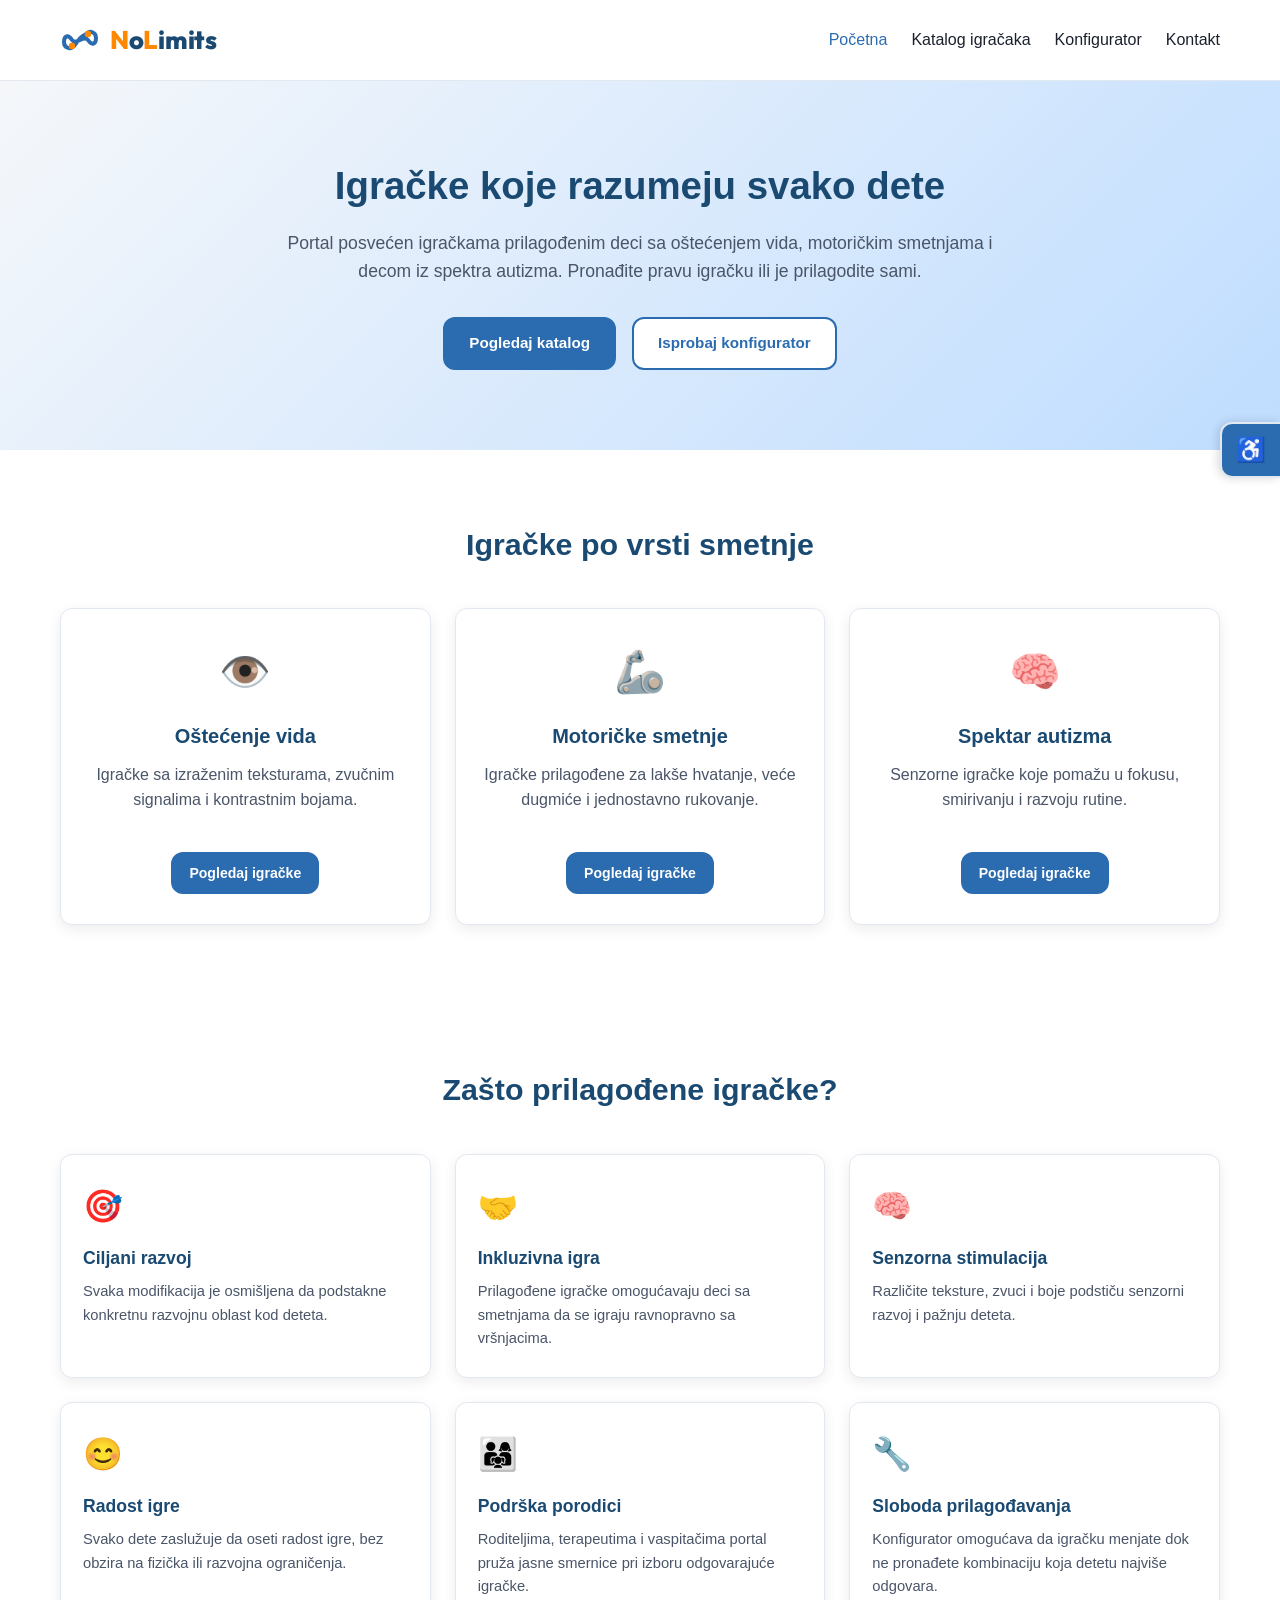
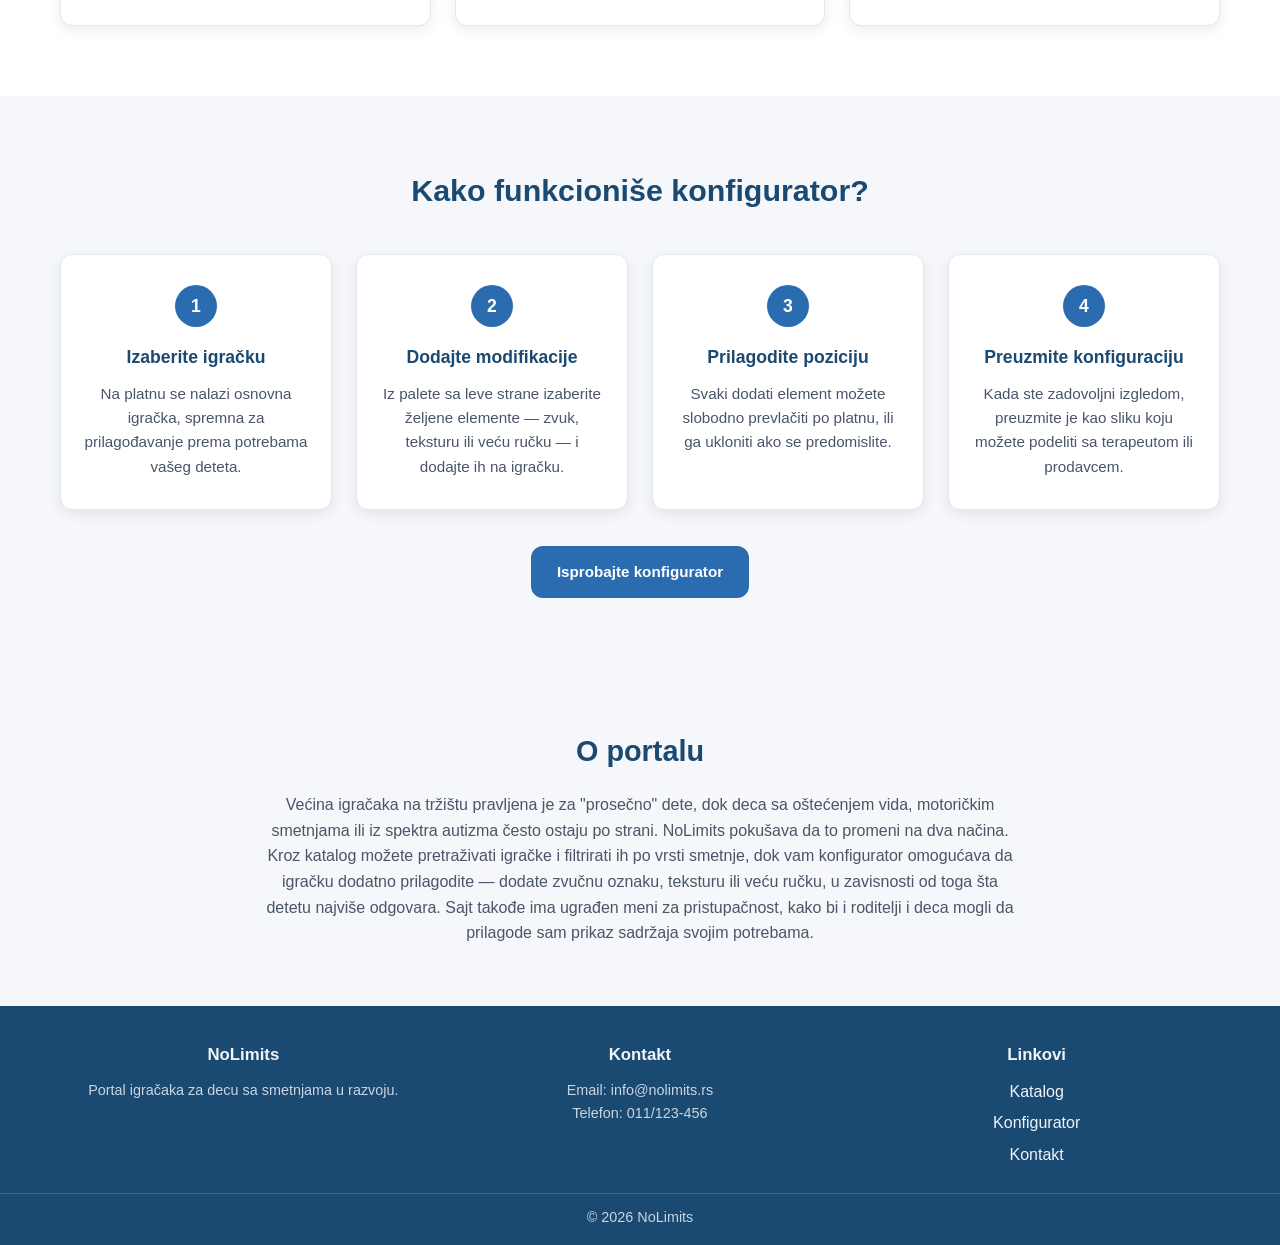
==== index.html @ a2f4700c "Add files via upload" ====
<!DOCTYPE html>
<html lang="sr">
<head>
  <meta charset="UTF-8">
  <meta name="viewport" content="width=device-width, initial-scale=1.0">
  <title>Portal igračaka za decu sa smetnjama u razvoju — NoLimits</title>
  <meta name="description" content="Web portal za igračke prilagođene deci sa smetnjama u razvoju - katalog, konfigurator i saveti za roditelje.">
  <link rel="stylesheet" href="css/style.css">

  <!-- Google Font: Outfit za zakrivljen i moderan logo -->
<link rel="preconnect" href="https://fonts.googleapis.com">
<link rel="preconnect" href="https://fonts.gstatic.com" crossorigin>
<link href="https://fonts.googleapis.com/css2?family=Outfit:wght@700;800&display=swap" rel="stylesheet">
</head>
<body>

<header class="site-header">
  <div class="container header-inner">
<a href="index.html" class="logo" aria-label="NoLimits Početna">
  <svg width="40" height="40" viewBox="0 0 100 100" fill="none" xmlns="http://www.w3.org/2000/svg" aria-hidden="true">
    <!-- Linija beskonačnosti/slagalice obojena u primarnu plavu boju -->
    <path d="M 30,50 C 20,35 10,40 10,55 C 10,70 25,75 35,65 C 45,55 45,45 65,35 C 75,25 90,30 90,45 C 90,60 80,65 70,50 C 60,35 40,65 30,50 Z" 
          stroke="var(--color-primary)" stroke-width="10" stroke-linecap="round" stroke-linejoin="round"/>
    <!-- Akcentne krugovi u narandžastoj boji -->
    <circle cx="70" cy="35" r="8" fill="var(--color-secondary)" />
    <circle cx="30" cy="65" r="8" fill="var(--color-secondary)" />
  </svg>
  <span class="logo-text"><span class="logo-accent">N</span>o<span class="logo-accent">L</span>imits</span>
</a>

    <nav class="main-nav" aria-label="Glavna navigacija">
      <ul>
        <li><a href="index.html" class="active">Početna</a></li>
        <li><a href="catalog.html">Katalog igračaka</a></li>
        <li><a href="configurator.html">Konfigurator</a></li>
        <li><a href="contact.html">Kontakt</a></li>
      </ul>
    </nav>
  </div>
</header>

<main>
  <!-- HERO SEKCIJA -->
  <section class="hero">
    <div class="container hero-inner">
      <h1>Igračke koje razumeju svako dete</h1>
      <p class="hero-subtitle">
        Portal posvećen igračkama prilagođenim deci sa oštećenjem vida, motoričkim smetnjama
        i decom iz spektra autizma. Pronađite pravu igračku ili je prilagodite sami.
      </p>
      <div class="hero-actions">
        <a href="catalog.html" class="btn btn-primary">Pogledaj katalog</a>
        <a href="configurator.html" class="btn btn-secondary">Isprobaj konfigurator</a>
      </div>
    </div>
  </section>

 <!-- KATEGORIJE -->
<section class="categories" aria-labelledby="kategorije-naslov">
  <div class="container">
    <h2 id="kategorije-naslov">Igračke po vrsti smetnje</h2>
    <div class="category-grid">

      <article class="category-card">
        <div class="category-icon" aria-hidden="true">👁️</div>
        <h3>Oštećenje vida</h3>
        <p>Igračke sa izraženim teksturama, zvučnim signalima i kontrastnim bojama.</p>
        <a href="catalog.html?tip=vid" class="btn btn-primary">Pogledaj igračke</a>
      </article>

      <article class="category-card">
        <div class="category-icon" aria-hidden="true">🦾</div>
        <h3>Motoričke smetnje</h3>
        <p>Igračke prilagođene za lakše hvatanje, veće dugmiće i jednostavno rukovanje.</p>
        <a href="catalog.html?tip=motorika" class="btn btn-primary">Pogledaj igračke</a>
      </article>

      <article class="category-card">
        <div class="category-icon" aria-hidden="true">🧠</div>
        <h3>Spektar autizma</h3>
        <p>Senzorne igračke koje pomažu u fokusu, smirivanju i razvoju rutine.</p>
        <a href="catalog.html?tip=autizam" class="btn btn-primary">Pogledaj igračke</a>
      </article>

    </div>
  </div>
</section>

  <!-- ZAŠTO PRILAGOĐENE IGRAČKE -->
  <section class="why-toys" aria-labelledby="zasto-naslov">
    <div class="container">
      <h2 id="zasto-naslov">Zašto prilagođene igračke?</h2>
      <div class="why-grid">
        <article class="why-card">
          <div class="why-icon" aria-hidden="true">🎯</div>
          <h3>Ciljani razvoj</h3>
          <p>Svaka modifikacija je osmišljena da podstakne konkretnu razvojnu oblast kod deteta.</p>
        </article>

        <article class="why-card">
          <div class="why-icon" aria-hidden="true">🤝</div>
          <h3>Inkluzivna igra</h3>
          <p>Prilagođene igračke omogućavaju deci sa smetnjama da se igraju ravnopravno sa vršnjacima.</p>
        </article>

        <article class="why-card">
          <div class="why-icon" aria-hidden="true">🧠</div>
          <h3>Senzorna stimulacija</h3>
          <p>Različite teksture, zvuci i boje podstiču senzorni razvoj i pažnju deteta.</p>
        </article>

        <article class="why-card">
          <div class="why-icon" aria-hidden="true">😊</div>
          <h3>Radost igre</h3>
          <p>Svako dete zaslužuje da oseti radost igre, bez obzira na fizička ili razvojna ograničenja.</p>
        </article>

        <article class="why-card">
          <div class="why-icon" aria-hidden="true">👨‍👩‍👧</div>
          <h3>Podrška porodici</h3>
          <p>Roditeljima, terapeutima i vaspitačima portal pruža jasne smernice pri izboru odgovarajuće igračke.</p>
        </article>

        <article class="why-card">
          <div class="why-icon" aria-hidden="true">🔧</div>
          <h3>Sloboda prilagođavanja</h3>
          <p>Konfigurator omogućava da igračku menjate dok ne pronađete kombinaciju koja detetu najviše odgovara.</p>
        </article>
      </div>
    </div>
  </section>

  <!-- KAKO FUNKCIONIŠE KONFIGURATOR -->
  <section class="how-it-works" aria-labelledby="kako-radi-naslov">
    <div class="container">
      <h2 id="kako-radi-naslov">Kako funkcioniše konfigurator?</h2>
      <div class="steps-grid">
        <article class="step-card">
          <div class="step-number">1</div>
          <h3>Izaberite igračku</h3>
          <p>Na platnu se nalazi osnovna igračka, spremna za prilagođavanje prema potrebama vašeg deteta.</p>
        </article>

        <article class="step-card">
          <div class="step-number">2</div>
          <h3>Dodajte modifikacije</h3>
          <p>Iz palete sa leve strane izaberite željene elemente — zvuk, teksturu ili veću ručku — i dodajte ih na igračku.</p>
        </article>

        <article class="step-card">
          <div class="step-number">3</div>
          <h3>Prilagodite poziciju</h3>
          <p>Svaki dodati element možete slobodno prevlačiti po platnu, ili ga ukloniti ako se predomislite.</p>
        </article>

        <article class="step-card">
          <div class="step-number">4</div>
          <h3>Preuzmite konfiguraciju</h3>
          <p>Kada ste zadovoljni izgledom, preuzmite je kao sliku koju možete podeliti sa terapeutom ili prodavcem.</p>
        </article>
      </div>

      <div class="how-it-works-cta">
        <a href="configurator.html" class="btn btn-primary">Isprobajte konfigurator</a>
      </div>
    </div>
  </section>

  <!-- O NAMA -->
  <section id="o-nama" class="about">
    <div class="container about-inner">
      <h2>O portalu</h2>
      <p>
        Većina igračaka na tržištu pravljena je za "prosečno" dete, dok deca sa oštećenjem
        vida, motoričkim smetnjama ili iz spektra autizma često ostaju po strani. NoLimits
        pokušava da to promeni na dva načina. Kroz katalog možete pretraživati igračke i
        filtrirati ih po vrsti smetnje, dok vam konfigurator omogućava da igračku dodatno
        prilagodite — dodate zvučnu oznaku, teksturu ili veću ručku, u zavisnosti od toga šta
        detetu najviše odgovara. Sajt takođe ima ugrađen meni za pristupačnost, kako bi i
        roditelji i deca mogli da prilagode sam prikaz sadržaja svojim potrebama.
      </p>
    </div>
  </section>
</main>

<footer class="site-footer">
  <div class="container footer-inner">
    <div>
      <h3>NoLimits</h3>
      <p>Portal igračaka za decu sa smetnjama u razvoju.</p>
    </div>
    <div>
      <h3>Kontakt</h3>
      <p>Email: info@nolimits.rs</p>
      <p>Telefon: 011/123-456</p>
    </div>
    <div>
      <h3>Linkovi</h3>
      <ul class="footer-links">
        <li><a href="catalog.html">Katalog</a></li>
        <li><a href="configurator.html">Konfigurator</a></li>
        <li><a href="contact.html">Kontakt</a></li>
      </ul>
    </div>
  </div>
  <p class="footer-bottom">&copy; 2026 NoLimits</p>
</footer>

<!-- ELEMENTI ZA PRISTUPAČNOST -->
<button id="accessibility-toggle" class="accessibility-floating-btn" aria-label="Otvori meni za pristupačnost" aria-expanded="false">
  ♿
</button>

<aside id="accessibility-menu" class="accessibility-menu" aria-hidden="true">
  <h2>Pristupačnost</h2>
  <button id="btn-font-increase" type="button">🔍 Povećaj font</button>
  <button id="btn-font-decrease" type="button">🔍 Smanji font</button>
  <button id="btn-high-contrast" type="button">🌓 Visoki kontrast</button>
  <button id="btn-dyslexia-font" type="button">📖 Font za disleksiju</button>
  <button id="btn-highlight-links" type="button">🔗 Istakni linkove</button>
  <button id="btn-reset-accessibility" type="button">🔄 Resetuj</button>
</aside>

<script src="js/main.js" defer></script>
</body>
</html>
---- css/style.css ----
/* ===================== RESET & OSNOVNI STILOVI ===================== */
*, *::before, *::after {
  box-sizing: border-box;
  margin: 0;
  padding: 0;
}

:root {
  --color-primary: #2b6cb0;
  --color-primary-dark: #1a4971;
  --color-secondary: #ff8800;
  --color-bg: #ffffff;
  --color-bg-alt: #f5f7fa;
  --color-text: #1a202c;
  --color-text-light: #4a5568;
  --color-border: #e2e8f0;
  --radius: 12px;
  --shadow: 0 4px 14px rgba(0, 0, 0, 0.08);
  --font-main: "Segoe UI", Roboto, Arial, sans-serif;
  --font-size-base: 16px;
  --max-width: 1200px;
}

html {
  scroll-behavior: smooth;
  font-size: var(--font-size-base);
  overflow-y: scroll; /* Osigurava da vertikalni scrollbar uvek postoji i da se raspored nikada ne pomera */
}

body {
  font-family: var(--font-main);
  color: var(--color-text);
  background-color: var(--color-bg);
  line-height: 1.6;
  transition: background-color 0.3s ease, color 0.3s ease;
}

img {
  max-width: 100%;
  display: block;
}

a {
  color: inherit;
  text-decoration: none;
}

ul {
  list-style: none;
}

.container {
  max-width: var(--max-width);
  margin: 0 auto;
  padding: 0 20px;
}

/* Fokus stanje - vazno za pristupacnost */
a:focus-visible,
button:focus-visible {
  outline: 3px solid var(--color-secondary);
  outline-offset: 2px;
}

/* ===================== DUGMICI ===================== */
.btn {
  display: inline-block;
  padding: 12px 24px;
  border-radius: var(--radius);
  font-weight: 600;
  font-size: 0.95rem;
  border: 2px solid transparent;
  cursor: pointer;
  text-decoration: none;
  transition: background-color 0.2s ease, border-color 0.2s ease, transform 0.15s ease, box-shadow 0.15s ease;
}

.btn:hover {
  transform: translateY(-2px);
  box-shadow: var(--shadow);
}

/* Osnovno primarno plavo dugme */
.btn-primary {
  background-color: var(--color-primary); /* #2b6cb0 */
  color: #ffffff;
  border-color: var(--color-primary);
}

/* Hover efekat - potamnjivanje plavog dugmeta */
.btn-primary:hover {
  background-color: var(--color-primary-dark); /* #1a4971 (tamnija nijansa) */
  border-color: var(--color-primary-dark);
  color: #ffffff;
  transform: translateY(-2px);
  box-shadow: var(--shadow);
}

.btn-secondary {
  background-color: #ffffff;
  color: var(--color-primary);
  border-color: var(--color-primary);
}
/* Prilagođavanje za dugmad unutar kartica da zauzmu punu širinu ili da budu lepo centrirana */
.category-card .btn-primary {
  width: auto;             /* Dugme ne zauzima više celu širinu kartice */
  padding: 8px 16px;       /* Manje unutrašnje margine (visina i širina) */
  font-size: 0.88rem;      /* Blago smanjen font */
  margin-top: 8px;
}
/* ===================== HEADER ===================== */
.site-header {
  background-color: #ffffff;
  border-bottom: 1px solid var(--color-border);
  position: sticky;
  top: 0;
  z-index: 100;
  width: 100%;
}
.site-header .container {
  max-width: var(--max-width); /* 1200px */
  margin: 0 auto;
  padding: 0 20px;
  width: 100%;
}
.header-inner {
  display: flex !important;
  align-items: center !important;
  justify-content: space-between !important;
  height: 80px; /* Fiksna visina za sve stranice */
  width: 100%;
}

/* ===================== NOVI STILOVI ZA LOGO ===================== */
.logo {
  display: flex;
  align-items: center;
  gap: 10px;
  text-decoration: none;
}

.logo svg {
  flex-shrink: 0;
  transition: transform 0.2s ease;
}

.logo:hover svg {
  transform: scale(1.08);
}

.logo-text {
  font-family: 'Outfit', 'Segoe UI', sans-serif; /* Zakrivljen, zaobljen i moderan font */
  font-size: 1.6rem;
  font-weight: 800;
  color: var(--color-primary-dark); /* Osnovna boja teksta ("o" i "imits") */
  letter-spacing: -0.3px;
}

/* Narandžasta akcentna boja za slova N i L */
.logo-accent {
  color: var(--color-secondary) !important; /* Koristi #f6ad55 narandžastu boju iz narandžastih tačaka */
}
/* Podrška za Visoki Kontrast za Logo */
body.high-contrast .logo-text {
  color: #ffffff !important; /* Osnovni tekst ("o" i "imits") postaje beo */
}

body.high-contrast .logo-accent {
  color: #ffff00 !important; /* Akcentna slova N i L postaju svetlo žuta */
}

body.high-contrast .logo svg path {
  stroke: #ffff00 !important; /* Linija beskonačnosti prelazi u žutu */
}

body.high-contrast .logo svg circle {
  fill: #ffffff !important; /* Krugovi prelaze u belu boju */
}
.main-nav ul {
  display: flex;
  align-items: center;
  gap: 24px;
  list-style: none;
  margin: 0;
  padding: 0;
}

.main-nav a {
  white-space: nowrap;
}

.main-nav a:hover,
.main-nav a.active {
  color: var(--color-primary);
  border-bottom-color: var(--color-primary);
}

/* ===================== FIKSIRANO DUGME I MENI ZA PRISTUPAČNOST ===================== */
.accessibility-floating-btn {
  position: fixed !important;
  right: 0 !important;
  top: 50% !important;
  transform: translateY(-50%) !important;
  z-index: 99999 !important;
  background-color: var(--color-primary);
  color: #ffffff;
  border: 2px solid var(--color-border);
  border-right: none;
  border-radius: 12px 0 0 12px;
  padding: 12px 14px;
  font-size: 1.5rem;
  cursor: pointer;
  box-shadow: -2px 0 10px rgba(0, 0, 0, 0.15);
}

.accessibility-floating-btn:hover {
  background-color: var(--color-primary-dark);
}

.accessibility-menu {
  position: fixed;
  top: 50%;
  right: -300px;
  transform: translateY(-50%);
  width: 270px;
  background-color: #ffffff;
  border: 2px solid var(--color-border);
  border-radius: var(--radius);
  box-shadow: -4px 4px 20px rgba(0, 0, 0, 0.2);
  padding: 20px;
  z-index: 9998;
  transition: right 0.3s ease;
}

.accessibility-menu.open {
  right: 65px;
}

.accessibility-menu h2 {
  font-size: 1.15rem;
  margin-bottom: 14px;
  color: var(--color-primary-dark);
  border-bottom: 1px solid var(--color-border);
  padding-bottom: 8px;
}

.accessibility-menu button {
  display: block;
  width: 100%;
  text-align: left;
  padding: 10px 12px;
  margin-bottom: 8px;
  background-color: var(--color-bg-alt);
  border: 1px solid var(--color-border);
  border-radius: var(--radius);
  cursor: pointer;
  font-size: 0.9rem;
  font-weight: 600;
  transition: background-color 0.2s ease;
}

.accessibility-menu button:hover {
  background-color: var(--color-border);
}

/* ===================== HERO ===================== */
.hero {
  background: linear-gradient(135deg, var(--color-bg-alt), #bfddff);
  padding: 80px 0;
  text-align: center;
}

.hero-inner {
  max-width: 800px;
}

.hero h1 {
  font-size: 2.4rem;
  color: var(--color-primary-dark);
  margin-bottom: 18px;
  line-height: 1.3;
}

.hero-subtitle {
  font-size: 1.1rem;
  color: var(--color-text-light);
  margin-bottom: 32px;
}

.hero-actions {
  display: flex;
  justify-content: center;
  gap: 16px;
  flex-wrap: wrap;
}

/* ===================== KATEGORIJE ===================== */
.categories {
  padding: 70px 0;
}

.categories h2 {
  text-align: center;
  font-size: 1.9rem;
  color: var(--color-primary-dark);
  margin-bottom: 40px;
}

.category-grid {
  display: grid;
  grid-template-columns: repeat(auto-fit, minmax(260px, 1fr));
  gap: 24px;
}

.category-card {
  background-color: #ffffff;
  border: 1px solid var(--color-border);
  border-radius: var(--radius);
  padding: 30px 24px;
  text-align: center;
  box-shadow: var(--shadow);
  transition: transform 0.2s ease;
}

.category-card:hover {
  transform: translateY(-6px);
}

.category-icon {
  font-size: 2.6rem;
  margin-bottom: 14px;
}

.category-card h3 {
  font-size: 1.25rem;
  margin-bottom: 10px;
  color: var(--color-primary-dark);
}

.category-card p {
  color: var(--color-text-light);
  margin-bottom: 16px;
  min-height: 66px;
}

.card-link {
  font-weight: 600;
  color: var(--color-primary);
}

.card-link:hover {
  text-decoration: underline;
}

/* ===================== O NAMA ===================== */
.about {
  background-color: var(--color-bg-alt);
  padding: 60px 0;
}

.about-inner {
  max-width: 800px;
  text-align: center;
  margin: 0 auto;
}

.about h2 {
  font-size: 1.8rem;
  color: var(--color-primary-dark);
  margin-bottom: 18px;
}

.about p {
  color: var(--color-text-light);
}

/* ===================== FOOTER ===================== */
.site-footer {
  background-color: var(--color-primary-dark);
  color: #f0f4f8;
  padding: 36px 0 16px;
}

.footer-inner {
  display: grid;
  grid-template-columns: repeat(3, 1fr);
  gap: 30px;
  margin-bottom: 20px;
  text-align: center;
  justify-items: center;
}

.site-footer h3 {
  margin-bottom: 10px;
  font-size: 1.05rem;
}

.site-footer p {
  color: #cbd5e0;
  font-size: 0.9rem;
}

.footer-links {
  display: flex;
  flex-direction: column;
  align-items: center;
}

.footer-links li {
  margin-bottom: 6px;
}

.footer-links a:hover {
  text-decoration: underline;
}

.footer-bottom {
  text-align: center;
  border-top: 1px solid rgba(255,255,255,0.15);
  padding-top: 12px;
  font-size: 0.8rem;
  color: #cbd5e0;
}

/* ===================== KATALOG ===================== */
.catalog-hero {
  background: linear-gradient(135deg, var(--color-bg-alt), #bfddff);
  padding: 60px 0 40px;
  text-align: center;
}

.catalog-hero h1 {
  font-size: 2.2rem;
  color: var(--color-primary-dark);
  margin-bottom: 14px;
}

.catalog-subtitle {
  max-width: 700px;
  margin: 0 auto;
  color: var(--color-text-light);
  font-size: 1.05rem;
}

.filters {
  background-color: #ffffff;
  border-bottom: 1px solid var(--color-border);
  padding: 20px 0;
  position: sticky;
  top: 68px;
  z-index: 90;
}

.filters-inner {
  display: flex;
  gap: 12px;
  flex-wrap: wrap;
  justify-content: center;
}

.filter-btn {
  background-color: var(--color-bg-alt);
  border: 2px solid var(--color-border);
  color: var(--color-text);
  padding: 10px 20px;
  border-radius: 30px;
  font-weight: 600;
  font-size: 0.95rem;
  cursor: pointer;
  transition: background-color 0.2s ease, color 0.2s ease, border-color 0.2s ease;
}

.filter-btn:hover {
  border-color: var(--color-primary);
  color: var(--color-primary);
}

.filter-btn.active {
  background-color: var(--color-primary);
  border-color: var(--color-primary);
  color: #ffffff;
}

.catalog-grid-section {
  padding: 50px 0 80px;
}

.catalog-grid {
  display: grid;
  grid-template-columns: repeat(auto-fit, minmax(260px, 1fr));
  gap: 26px;
}

.toy-card {
  background-color: #ffffff;
  border: 1px solid var(--color-border);
  border-radius: var(--radius);
  overflow: hidden;
  box-shadow: var(--shadow);
  display: flex;
  flex-direction: column;
  transition: transform 0.2s ease;
}

.toy-card:hover {
  transform: translateY(-6px);
}

.toy-card-image {
  width: 100%;
  height: 170px;
  background-color: var(--color-bg-alt);
  display: flex;
  align-items: center;
  justify-content: center;
  font-size: 3rem;
}

.toy-card-body {
  padding: 20px;
  display: flex;
  flex-direction: column;
  flex-grow: 1;
}

.toy-card-body h3 {
  font-size: 1.15rem;
  color: var(--color-primary-dark);
  margin-bottom: 8px;
}

.toy-card-body p {
  color: var(--color-text-light);
  font-size: 0.95rem;
  margin-bottom: 14px;
  flex-grow: 1;
}

.toy-tags {
  display: flex;
  flex-wrap: wrap;
  gap: 8px;
}

.toy-tag {
  background-color: #eaf2fb;
  color: var(--color-primary-dark);
  font-size: 0.78rem;
  font-weight: 600;
  padding: 4px 10px;
  border-radius: 20px;
}

.no-results {
  text-align: center;
  color: var(--color-text-light);
  font-size: 1.05rem;
  padding: 40px 0;
}

/* ===================== KONFIGURATOR ===================== */
.configurator-hero {
  background: linear-gradient(135deg, var(--color-bg-alt), #bfddff);
  padding: 60px 0 40px;
  text-align: center;
}

.configurator-hero h1 {
  font-size: 2.2rem;
  color: var(--color-primary-dark);
  margin-bottom: 14px;
}

.configurator-subtitle {
  max-width: 700px;
  margin: 0 auto;
  color: var(--color-text-light);
  font-size: 1.05rem;
}

.configurator-workspace {
  padding: 50px 0 80px;
}

.configurator-inner {
  display: grid;
  grid-template-columns: 300px 1fr;
  gap: 30px;
  align-items: start;
}

.configurator-palette {
  background-color: #ffffff;
  border: 1px solid var(--color-border);
  border-radius: var(--radius);
  padding: 24px;
  box-shadow: var(--shadow);
  position: sticky;
  top: 90px;
}

.configurator-palette h2 {
  font-size: 1.2rem;
  color: var(--color-primary-dark);
  margin-bottom: 8px;
}

.palette-hint {
  font-size: 0.88rem;
  color: var(--color-text-light);
  margin-bottom: 18px;
}

.palette-items {
  display: flex;
  flex-direction: column;
  gap: 10px;
  margin-bottom: 24px;
}

.palette-item {
  display: flex;
  align-items: center;
  gap: 10px;
  background-color: var(--color-bg-alt);
  border: 2px solid var(--color-border);
  border-radius: var(--radius);
  padding: 12px 14px;
  font-size: 0.92rem;
  font-weight: 600;
  color: var(--color-text);
  cursor: grab;
  transition: border-color 0.2s ease, background-color 0.2s ease;
  text-align: left;
}

.palette-item:hover {
  border-color: var(--color-primary);
  background-color: #eaf2fb;
}

.palette-item:active {
  cursor: grabbing;
}

.palette-icon {
  font-size: 1.3rem;
}

.configurator-actions {
  display: flex;
  flex-direction: column;
  gap: 10px;
  border-top: 1px solid var(--color-border);
  padding-top: 18px;
}

.configurator-actions .btn {
  width: 100%;
  text-align: center;
  padding: 12px 16px;
  font-size: 0.92rem;
}

.configurator-canvas-wrapper {
  background-color: #ffffff;
  border: 1px solid var(--color-border);
  border-radius: var(--radius);
  box-shadow: var(--shadow);
  padding: 20px;
  text-align: center;
}

#konva-container {
  width: 100%;
  max-width: 700px;
  height: 500px;
  margin: 0 auto;
  background-color: var(--color-bg-alt);
  border: 2px dashed var(--color-border);
  border-radius: var(--radius);
  overflow: hidden;
}

.canvas-hint {
  margin-top: 14px;
  font-size: 0.88rem;
  color: var(--color-text-light);
}

/* ===================== KAKO FUNKCIONIŠE ===================== */
.how-it-works {
  padding: 70px 0;
  background-color: var(--color-bg-alt);
}

.how-it-works h2 {
  text-align: center;
  font-size: 1.9rem;
  color: var(--color-primary-dark);
  margin-bottom: 40px;
}

.steps-grid {
  display: grid;
  grid-template-columns: repeat(auto-fit, minmax(230px, 1fr));
  gap: 24px;
  margin-bottom: 36px;
}

.step-card {
  background-color: #ffffff;
  border: 1px solid var(--color-border);
  border-radius: var(--radius);
  padding: 30px 22px;
  text-align: center;
  box-shadow: var(--shadow);
}

.step-number {
  width: 42px;
  height: 42px;
  border-radius: 50%;
  background-color: var(--color-primary);
  color: #ffffff;
  font-weight: 700;
  font-size: 1.1rem;
  display: flex;
  align-items: center;
  justify-content: center;
  margin: 0 auto 16px;
}

.step-card h3 {
  font-size: 1.1rem;
  color: var(--color-primary-dark);
  margin-bottom: 10px;
}

.step-card p {
  color: var(--color-text-light);
  font-size: 0.95rem;
}

.how-it-works-cta {
  text-align: center;
}

/* ===================== ZAŠTO PRILAGOĐENE IGRAČKE ===================== */
.why-toys {
  padding: 70px 0;
}

.why-toys h2 {
  text-align: center;
  font-size: 1.9rem;
  color: var(--color-primary-dark);
  margin-bottom: 40px;
}

.why-grid {
  display: grid;
  grid-template-columns: repeat(3, 1fr);
  gap: 24px;
}

.why-card {
  background-color: #ffffff;
  border: 1px solid var(--color-border);
  border-radius: var(--radius);
  padding: 26px 22px;
  box-shadow: var(--shadow);
  transition: transform 0.2s ease;
}

.why-card:hover {
  transform: translateY(-4px);
}

.why-icon {
  font-size: 2rem;
  margin-bottom: 12px;
}

.why-card h3 {
  font-size: 1.1rem;
  color: var(--color-primary-dark);
  margin-bottom: 8px;
}

.why-card p {
  color: var(--color-text-light);
  font-size: 0.92rem;
}

/* ===================== KONTAKT ===================== */
.contact-hero {
  background: linear-gradient(135deg, var(--color-bg-alt), #bfddff);
  padding: 60px 0 40px;
  text-align: center;
}

.contact-hero h1 {
  font-size: 2.2rem;
  color: var(--color-primary-dark);
  margin-bottom: 14px;
}

.contact-subtitle {
  max-width: 700px;
  margin: 0 auto;
  color: var(--color-text-light);
  font-size: 1.05rem;
}

.contact-section {
  padding: 60px 0 90px;
}

.contact-grid {
  display: grid;
  grid-template-columns: 1.4fr 1fr;
  gap: 34px;
  align-items: start;
}

.contact-form-wrapper {
  background-color: #ffffff;
  border: 1px solid var(--color-border);
  border-radius: var(--radius);
  box-shadow: var(--shadow);
  padding: 32px;
}

.contact-form-wrapper h2 {
  font-size: 1.3rem;
  color: var(--color-primary-dark);
  margin-bottom: 22px;
}

.form-group {
  margin-bottom: 20px;
}

.form-group label {
  display: block;
  font-weight: 600;
  font-size: 0.92rem;
  margin-bottom: 6px;
  color: var(--color-text);
}

.form-input {
  width: 100%;
  padding: 12px 14px;
  border: 2px solid var(--color-border);
  border-radius: var(--radius);
  font-size: 0.95rem;
  font-family: inherit;
  color: var(--color-text);
  background-color: #ffffff;
  transition: border-color 0.2s ease;
}

.form-input:focus {
  outline: none;
  border-color: var(--color-primary);
}

.form-textarea {
  resize: vertical;
  min-height: 120px;
}

.form-error {
  display: block;
  color: #c53030;
  font-size: 0.82rem;
  margin-top: 5px;
  min-height: 1em;
}

.form-success {
  margin-top: 16px;
  background-color: #f0fff4;
  border: 1px solid #38a169;
  color: #276749;
  padding: 12px 16px;
  border-radius: var(--radius);
  font-size: 0.92rem;
}

.contact-info {
  background-color: #ffffff;
  border: 1px solid var(--color-border);
  border-radius: var(--radius);
  box-shadow: var(--shadow);
  padding: 32px;
}

.contact-info h2 {
  font-size: 1.3rem;
  color: var(--color-primary-dark);
  margin-bottom: 22px;
}

.contact-info-item {
  display: flex;
  gap: 14px;
  margin-bottom: 20px;
}

.contact-info-icon {
  font-size: 1.5rem;
  flex-shrink: 0;
}

.contact-info-item h3 {
  font-size: 1rem;
  color: var(--color-primary-dark);
  margin-bottom: 3px;
}

.contact-info-item p {
  color: var(--color-text-light);
  font-size: 0.92rem;
}

.contact-info-note {
  border-top: 1px solid var(--color-border);
  padding-top: 18px;
  margin-top: 6px;
  color: var(--color-text-light);
  font-size: 0.88rem;
  line-height: 1.6;
}

/* ===================== KLASE ZA PRISTUPAČNOST ===================== */
body.dyslexia-font,
body.dyslexia-font * {
  font-family: "Comic Sans MS", "Comic Sans", cursive, sans-serif !important;
}

body.highlight-links a {
  background-color: #ffff00 !important;
  color: #000000 !important;
  text-decoration: underline !important;
}

/* High Contrast Mode */
body.high-contrast,
body.high-contrast * {
  background-color: #000000 !important;
  background-image: none !important;
  color: #ffffff !important;
  border-color: #ffffff !important;
}

body.high-contrast #konva-container {
  background-color: #1a1a1a !important;
}

body.high-contrast button,
body.high-contrast .btn-secondary,
body.high-contrast .filter-btn,
body.high-contrast .accessibility-menu button,
body.high-contrast .accessibility-floating-btn,
body.high-contrast .palette-item {
  background-color: #000000 !important;
  color: #ffffff !important;
  border: 2px solid #ffffff !important;
}

body.high-contrast .btn-primary,
body.high-contrast .filter-btn.active,
body.high-contrast .filter-btn:hover,
body.high-contrast button:hover,
body.high-contrast .accessibility-floating-btn:hover,
body.high-contrast .palette-item:hover,
body.high-contrast .step-number {
  background-color: #ffff00 !important;
  color: #000000 !important;
  border-color: #ffff00 !important;
}

body.high-contrast .site-footer {
  border-top: 3px solid #ffffff !important;
}

body.high-contrast .form-success {
  border-color: #38a169 !important;
  color: #9ae6b4 !important;
}

/* ===================== RESPONZIVNOST ===================== */
@media (max-width: 900px) {
  .configurator-inner {
    grid-template-columns: 1fr;
  }

  .configurator-palette {
    position: static;
  }

  .palette-items {
    flex-direction: row;
    flex-wrap: wrap;
  }

  .palette-item {
    flex: 1 1 auto;
    min-width: 160px;
  }

  .why-grid {
    grid-template-columns: repeat(2, 1fr);
  }

  .contact-grid {
    grid-template-columns: 1fr;
  }
}

@media (max-width: 768px) {
  .header-inner {
    flex-direction: column;
    align-items: flex-start;
  }

  .main-nav ul {
    gap: 14px;
  }

  .hero h1 {
    font-size: 1.9rem;
  }

  .filters {
    top: 0;
    position: static;
  }

  .filters-inner {
    justify-content: flex-start;
    overflow-x: auto;
    flex-wrap: nowrap;
    padding-bottom: 6px;
  }

  .filter-btn {
    flex-shrink: 0;
  }
}

@media (max-width: 600px) {
  .footer-inner {
    grid-template-columns: 1fr;
    gap: 24px;
  }
}

@media (max-width: 560px) {
  .why-grid {
    grid-template-columns: 1fr;
  }
}

@media (max-width: 480px) {
  .hero {
    padding: 50px 0;
  }

  .hero-actions {
    flex-direction: column;
  }

  .btn {
    width: 100%;
    text-align: center;
  }

  #konva-container {
    height: 380px;
  }

  .contact-form-wrapper,
  .contact-info {
    padding: 22px;
  }

  .accessibility-menu.open {
    right: 10px;
    width: 240px;
  }
}
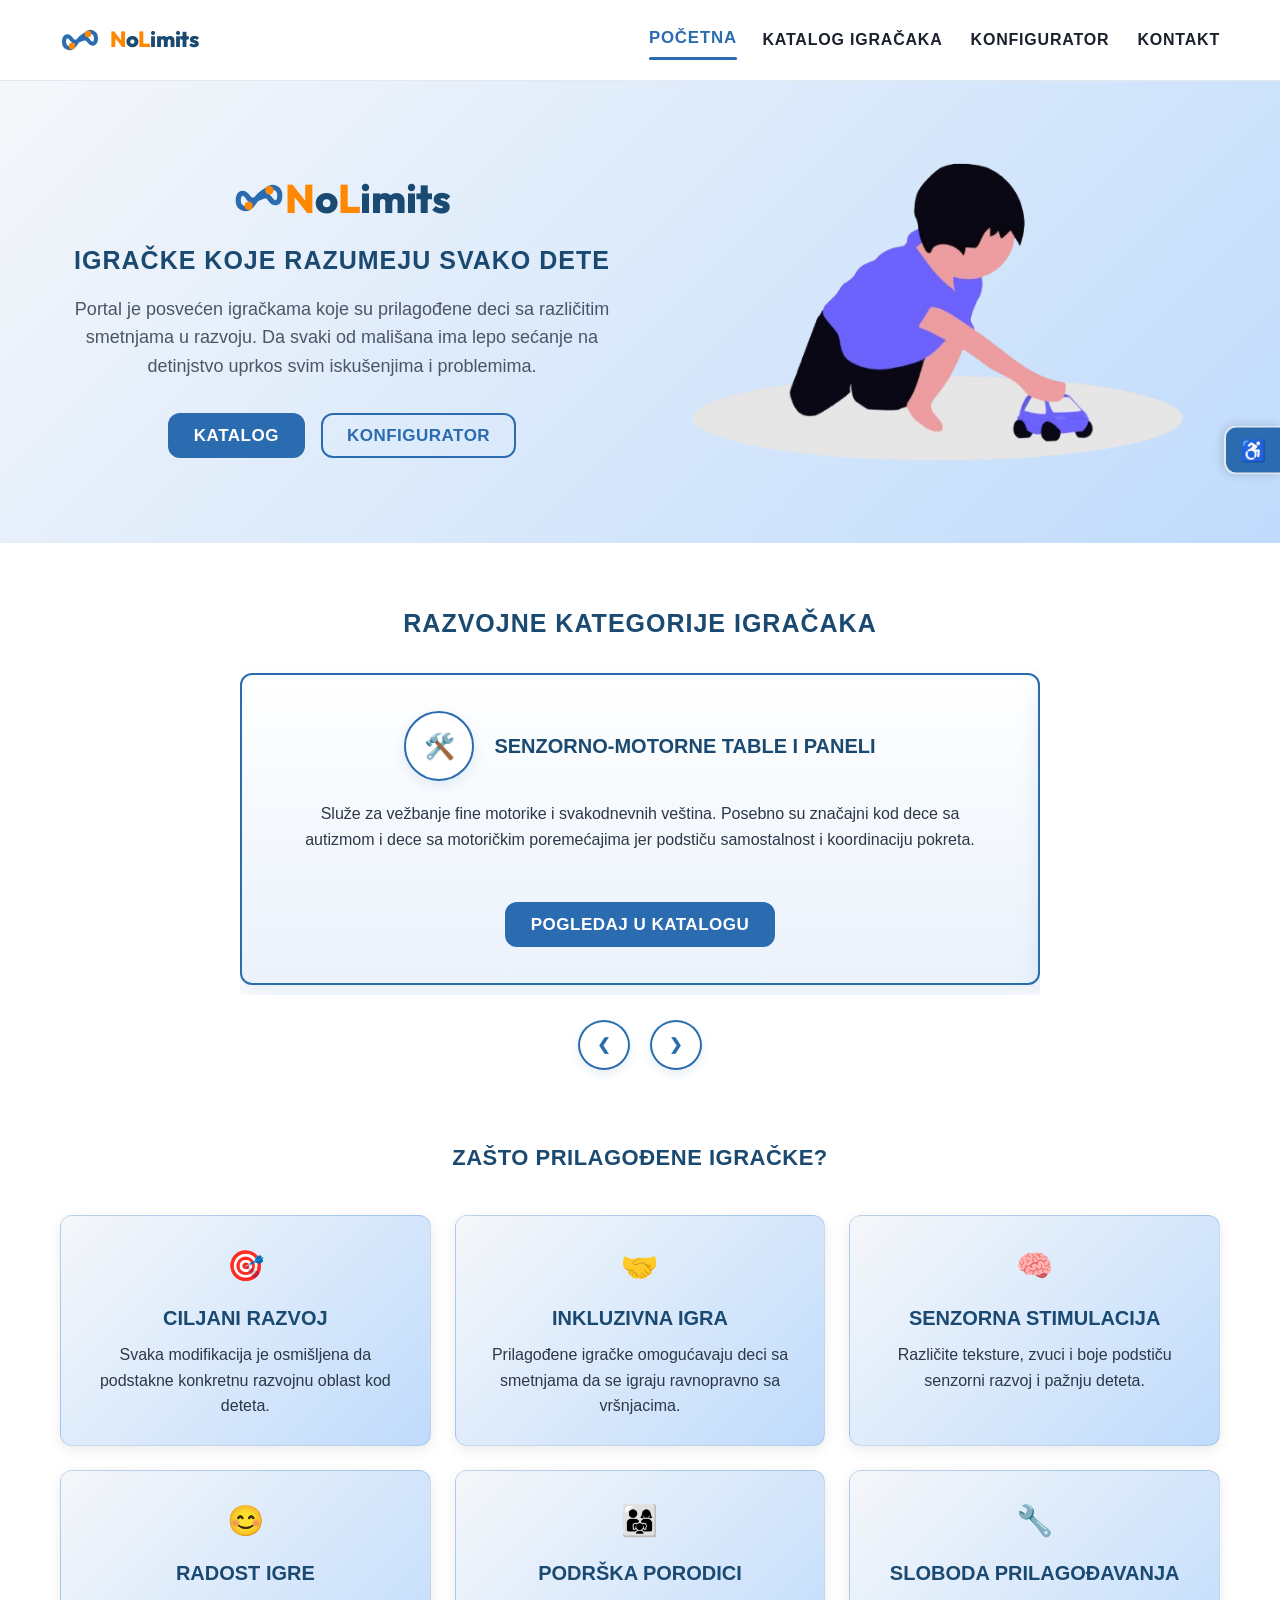
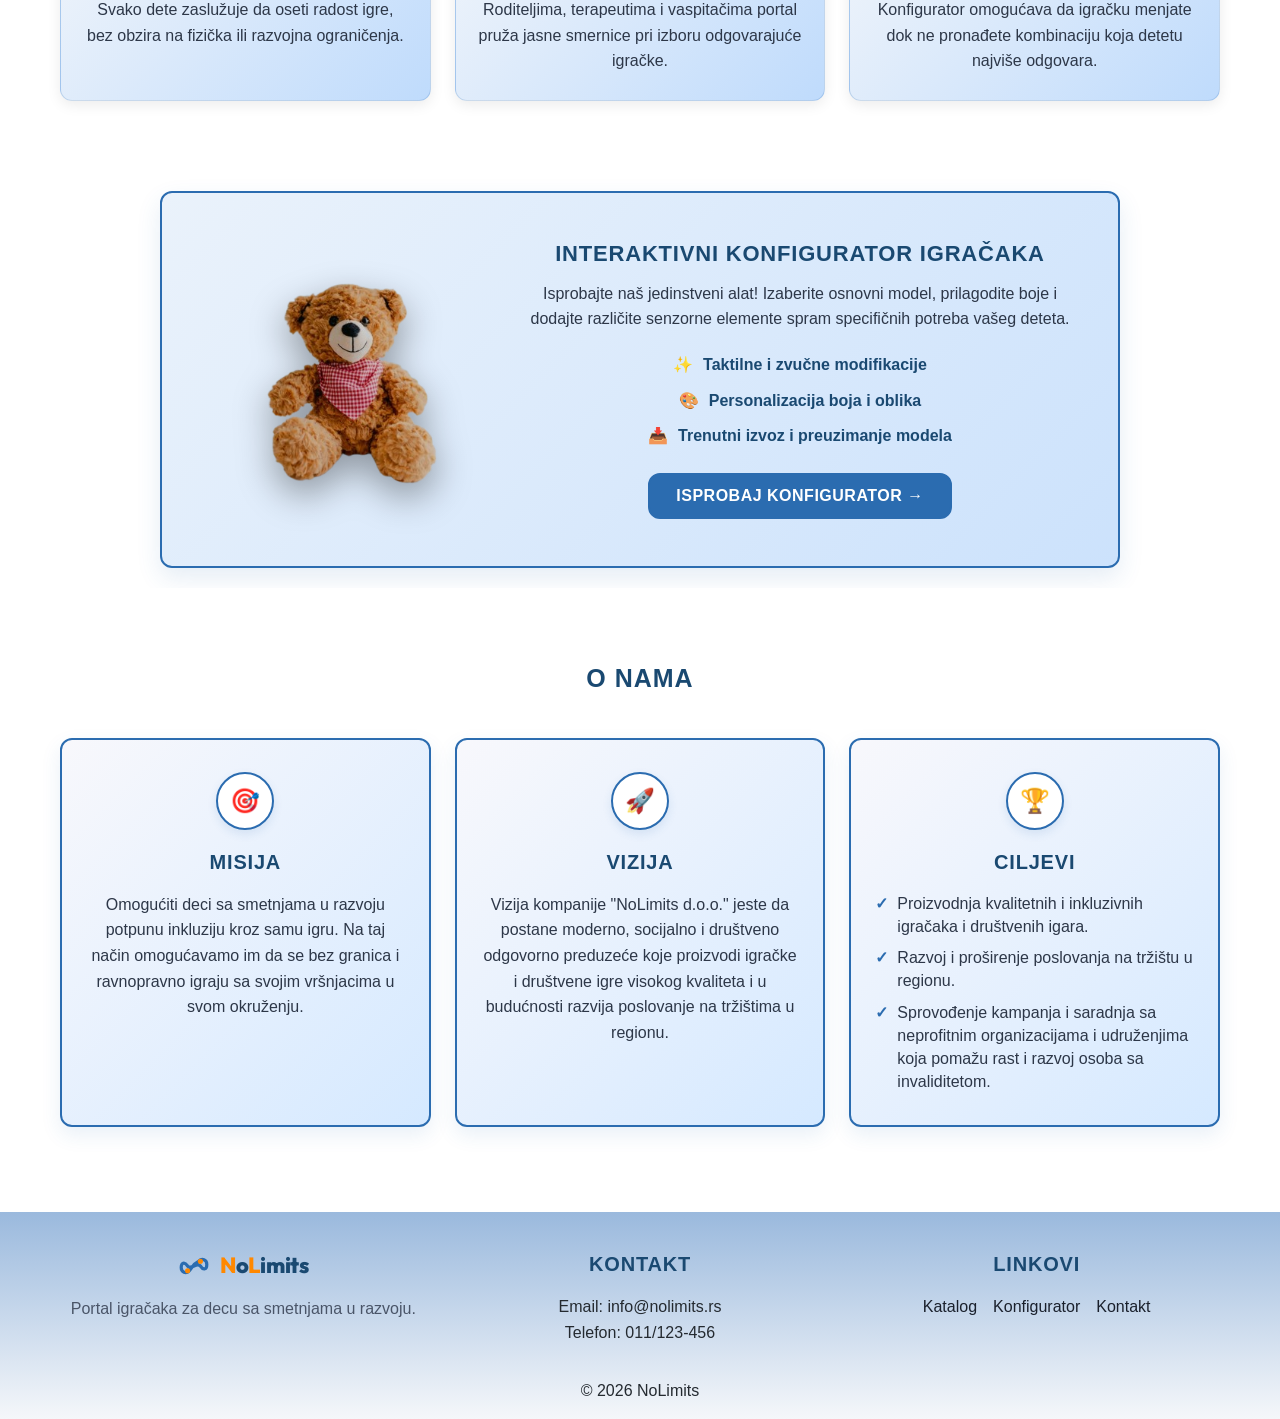
==== commit 8a5bda29: "Blizu kraja negde valjda" ====
--- a/index.html
+++ b/index.html
@@ -1,226 +1,321 @@
-<!DOCTYPE html>
-<html lang="sr">
-<head>
-  <meta charset="UTF-8">
-  <meta name="viewport" content="width=device-width, initial-scale=1.0">
-  <title>Portal igračaka za decu sa smetnjama u razvoju — NoLimits</title>
-  <meta name="description" content="Web portal za igračke prilagođene deci sa smetnjama u razvoju - katalog, konfigurator i saveti za roditelje.">
-  <link rel="stylesheet" href="css/style.css">
-
-  <!-- Google Font: Outfit za zakrivljen i moderan logo -->
-<link rel="preconnect" href="https://fonts.googleapis.com">
-<link rel="preconnect" href="https://fonts.gstatic.com" crossorigin>
-<link href="https://fonts.googleapis.com/css2?family=Outfit:wght@700;800&display=swap" rel="stylesheet">
-</head>
-<body>
-
-<header class="site-header">
-  <div class="container header-inner">
-<a href="index.html" class="logo" aria-label="NoLimits Početna">
-  <svg width="40" height="40" viewBox="0 0 100 100" fill="none" xmlns="http://www.w3.org/2000/svg" aria-hidden="true">
-    <!-- Linija beskonačnosti/slagalice obojena u primarnu plavu boju -->
-    <path d="M 30,50 C 20,35 10,40 10,55 C 10,70 25,75 35,65 C 45,55 45,45 65,35 C 75,25 90,30 90,45 C 90,60 80,65 70,50 C 60,35 40,65 30,50 Z" 
-          stroke="var(--color-primary)" stroke-width="10" stroke-linecap="round" stroke-linejoin="round"/>
-    <!-- Akcentne krugovi u narandžastoj boji -->
-    <circle cx="70" cy="35" r="8" fill="var(--color-secondary)" />
-    <circle cx="30" cy="65" r="8" fill="var(--color-secondary)" />
-  </svg>
-  <span class="logo-text"><span class="logo-accent">N</span>o<span class="logo-accent">L</span>imits</span>
-</a>
-
-    <nav class="main-nav" aria-label="Glavna navigacija">
-      <ul>
-        <li><a href="index.html" class="active">Početna</a></li>
-        <li><a href="catalog.html">Katalog igračaka</a></li>
-        <li><a href="configurator.html">Konfigurator</a></li>
-        <li><a href="contact.html">Kontakt</a></li>
-      </ul>
-    </nav>
-  </div>
-</header>
-
-<main>
-  <!-- HERO SEKCIJA -->
-  <section class="hero">
-    <div class="container hero-inner">
-      <h1>Igračke koje razumeju svako dete</h1>
-      <p class="hero-subtitle">
-        Portal posvećen igračkama prilagođenim deci sa oštećenjem vida, motoričkim smetnjama
-        i decom iz spektra autizma. Pronađite pravu igračku ili je prilagodite sami.
-      </p>
-      <div class="hero-actions">
-        <a href="catalog.html" class="btn btn-primary">Pogledaj katalog</a>
-        <a href="configurator.html" class="btn btn-secondary">Isprobaj konfigurator</a>
-      </div>
-    </div>
-  </section>
-
- <!-- KATEGORIJE -->
-<section class="categories" aria-labelledby="kategorije-naslov">
-  <div class="container">
-    <h2 id="kategorije-naslov">Igračke po vrsti smetnje</h2>
-    <div class="category-grid">
-
-      <article class="category-card">
-        <div class="category-icon" aria-hidden="true">👁️</div>
-        <h3>Oštećenje vida</h3>
-        <p>Igračke sa izraženim teksturama, zvučnim signalima i kontrastnim bojama.</p>
-        <a href="catalog.html?tip=vid" class="btn btn-primary">Pogledaj igračke</a>
-      </article>
-
-      <article class="category-card">
-        <div class="category-icon" aria-hidden="true">🦾</div>
-        <h3>Motoričke smetnje</h3>
-        <p>Igračke prilagođene za lakše hvatanje, veće dugmiće i jednostavno rukovanje.</p>
-        <a href="catalog.html?tip=motorika" class="btn btn-primary">Pogledaj igračke</a>
-      </article>
-
-      <article class="category-card">
-        <div class="category-icon" aria-hidden="true">🧠</div>
-        <h3>Spektar autizma</h3>
-        <p>Senzorne igračke koje pomažu u fokusu, smirivanju i razvoju rutine.</p>
-        <a href="catalog.html?tip=autizam" class="btn btn-primary">Pogledaj igračke</a>
-      </article>
-
-    </div>
-  </div>
-</section>
-
-  <!-- ZAŠTO PRILAGOĐENE IGRAČKE -->
-  <section class="why-toys" aria-labelledby="zasto-naslov">
-    <div class="container">
-      <h2 id="zasto-naslov">Zašto prilagođene igračke?</h2>
-      <div class="why-grid">
-        <article class="why-card">
-          <div class="why-icon" aria-hidden="true">🎯</div>
-          <h3>Ciljani razvoj</h3>
-          <p>Svaka modifikacija je osmišljena da podstakne konkretnu razvojnu oblast kod deteta.</p>
-        </article>
-
-        <article class="why-card">
-          <div class="why-icon" aria-hidden="true">🤝</div>
-          <h3>Inkluzivna igra</h3>
-          <p>Prilagođene igračke omogućavaju deci sa smetnjama da se igraju ravnopravno sa vršnjacima.</p>
-        </article>
-
-        <article class="why-card">
-          <div class="why-icon" aria-hidden="true">🧠</div>
-          <h3>Senzorna stimulacija</h3>
-          <p>Različite teksture, zvuci i boje podstiču senzorni razvoj i pažnju deteta.</p>
-        </article>
-
-        <article class="why-card">
-          <div class="why-icon" aria-hidden="true">😊</div>
-          <h3>Radost igre</h3>
-          <p>Svako dete zaslužuje da oseti radost igre, bez obzira na fizička ili razvojna ograničenja.</p>
-        </article>
-
-        <article class="why-card">
-          <div class="why-icon" aria-hidden="true">👨‍👩‍👧</div>
-          <h3>Podrška porodici</h3>
-          <p>Roditeljima, terapeutima i vaspitačima portal pruža jasne smernice pri izboru odgovarajuće igračke.</p>
-        </article>
-
-        <article class="why-card">
-          <div class="why-icon" aria-hidden="true">🔧</div>
-          <h3>Sloboda prilagođavanja</h3>
-          <p>Konfigurator omogućava da igračku menjate dok ne pronađete kombinaciju koja detetu najviše odgovara.</p>
-        </article>
-      </div>
-    </div>
-  </section>
-
-  <!-- KAKO FUNKCIONIŠE KONFIGURATOR -->
-  <section class="how-it-works" aria-labelledby="kako-radi-naslov">
-    <div class="container">
-      <h2 id="kako-radi-naslov">Kako funkcioniše konfigurator?</h2>
-      <div class="steps-grid">
-        <article class="step-card">
-          <div class="step-number">1</div>
-          <h3>Izaberite igračku</h3>
-          <p>Na platnu se nalazi osnovna igračka, spremna za prilagođavanje prema potrebama vašeg deteta.</p>
-        </article>
-
-        <article class="step-card">
-          <div class="step-number">2</div>
-          <h3>Dodajte modifikacije</h3>
-          <p>Iz palete sa leve strane izaberite željene elemente — zvuk, teksturu ili veću ručku — i dodajte ih na igračku.</p>
-        </article>
-
-        <article class="step-card">
-          <div class="step-number">3</div>
-          <h3>Prilagodite poziciju</h3>
-          <p>Svaki dodati element možete slobodno prevlačiti po platnu, ili ga ukloniti ako se predomislite.</p>
-        </article>
-
-        <article class="step-card">
-          <div class="step-number">4</div>
-          <h3>Preuzmite konfiguraciju</h3>
-          <p>Kada ste zadovoljni izgledom, preuzmite je kao sliku koju možete podeliti sa terapeutom ili prodavcem.</p>
-        </article>
-      </div>
-
-      <div class="how-it-works-cta">
-        <a href="configurator.html" class="btn btn-primary">Isprobajte konfigurator</a>
-      </div>
-    </div>
-  </section>
-
-  <!-- O NAMA -->
-  <section id="o-nama" class="about">
-    <div class="container about-inner">
-      <h2>O portalu</h2>
-      <p>
-        Većina igračaka na tržištu pravljena je za "prosečno" dete, dok deca sa oštećenjem
-        vida, motoričkim smetnjama ili iz spektra autizma često ostaju po strani. NoLimits
-        pokušava da to promeni na dva načina. Kroz katalog možete pretraživati igračke i
-        filtrirati ih po vrsti smetnje, dok vam konfigurator omogućava da igračku dodatno
-        prilagodite — dodate zvučnu oznaku, teksturu ili veću ručku, u zavisnosti od toga šta
-        detetu najviše odgovara. Sajt takođe ima ugrađen meni za pristupačnost, kako bi i
-        roditelji i deca mogli da prilagode sam prikaz sadržaja svojim potrebama.
-      </p>
-    </div>
-  </section>
-</main>
-
-<footer class="site-footer">
-  <div class="container footer-inner">
-    <div>
-      <h3>NoLimits</h3>
-      <p>Portal igračaka za decu sa smetnjama u razvoju.</p>
-    </div>
-    <div>
-      <h3>Kontakt</h3>
-      <p>Email: info@nolimits.rs</p>
-      <p>Telefon: 011/123-456</p>
-    </div>
-    <div>
-      <h3>Linkovi</h3>
-      <ul class="footer-links">
-        <li><a href="catalog.html">Katalog</a></li>
-        <li><a href="configurator.html">Konfigurator</a></li>
-        <li><a href="contact.html">Kontakt</a></li>
-      </ul>
-    </div>
-  </div>
-  <p class="footer-bottom">&copy; 2026 NoLimits</p>
-</footer>
-
-<!-- ELEMENTI ZA PRISTUPAČNOST -->
-<button id="accessibility-toggle" class="accessibility-floating-btn" aria-label="Otvori meni za pristupačnost" aria-expanded="false">
-  ♿
-</button>
-
-<aside id="accessibility-menu" class="accessibility-menu" aria-hidden="true">
-  <h2>Pristupačnost</h2>
-  <button id="btn-font-increase" type="button">🔍 Povećaj font</button>
-  <button id="btn-font-decrease" type="button">🔍 Smanji font</button>
-  <button id="btn-high-contrast" type="button">🌓 Visoki kontrast</button>
-  <button id="btn-dyslexia-font" type="button">📖 Font za disleksiju</button>
-  <button id="btn-highlight-links" type="button">🔗 Istakni linkove</button>
-  <button id="btn-reset-accessibility" type="button">🔄 Resetuj</button>
-</aside>
-
-<script src="js/main.js" defer></script>
-</body>
+<!DOCTYPE html>
+<html lang="sr">
+<head>
+  <meta charset="UTF-8">
+  <meta name="viewport" content="width=device-width, initial-scale=1.0">
+  <title>Portal igračaka za decu sa smetnjama u razvoju — NoLimits</title>
+  <meta name="description" content="Web portal za igračke prilagođene deci sa smetnjama u razvoju - katalog, konfigurator i saveti za roditelje.">
+  <link rel="stylesheet" href="css/style.css">
+
+  <!-- Google Font: Outfit za zakrivljen i moderan logo -->
+<link rel="preconnect" href="https://fonts.googleapis.com">
+<link rel="preconnect" href="https://fonts.gstatic.com" crossorigin>
+<link href="https://fonts.googleapis.com/css2?family=Outfit:wght@700;800&display=swap" rel="stylesheet">
+</head>
+<body>
+
+<header class="site-header">
+  <div class="container header-inner">
+<a href="index.html" class="logo" aria-label="NoLimits Početna">
+  <svg width="40" height="40" viewBox="0 0 100 100" fill="none" xmlns="http://www.w3.org/2000/svg" aria-hidden="true">
+    <!-- Linija beskonačnosti/slagalice obojena u primarnu plavu boju -->
+    <path d="M 30,50 C 20,35 10,40 10,55 C 10,70 25,75 35,65 C 45,55 45,45 65,35 C 75,25 90,30 90,45 C 90,60 80,65 70,50 C 60,35 40,65 30,50 Z" 
+          stroke="var(--color-primary)" stroke-width="10" stroke-linecap="round" stroke-linejoin="round"/>
+    <!-- Akcentne krugovi u narandžastoj boji -->
+    <circle cx="70" cy="35" r="8" fill="var(--color-secondary)" />
+    <circle cx="30" cy="65" r="8" fill="var(--color-secondary)" />
+  </svg>
+  <span class="logo-text"><span class="logo-accent">N</span>o<span class="logo-accent">L</span>imits</span>
+</a>
+
+    <nav class="main-nav" aria-label="Glavna navigacija">
+      <ul>
+        <li><a href="index.html" class="active">Početna</a></li>
+        <li><a href="catalog.html">Katalog igračaka</a></li>
+        <li><a href="configurator.html">Konfigurator</a></li>
+        <li><a href="contact.html">Kontakt</a></li>
+      </ul>
+    </nav>
+  </div>
+</header>
+
+<main>
+
+<section class="hero hero-split">
+  <div class="container hero-split-inner">
+    
+    <div class="hero-text-content">
+
+      <!-- STATIČKI I VEĆI LOGO (NIJE LINK) -->
+      <div class="hero-logo-brand" aria-hidden="true">
+        <svg width="52" height="52" viewBox="0 0 100 100" fill="none" xmlns="http://www.w3.org/2000/svg">
+          <!-- Linija beskonačnosti/slagalice obojena u primarnu plavu boju -->
+          <path d="M 30,50 C 20,35 10,40 10,55 C 10,70 25,75 35,65 C 45,55 45,45 65,35 C 75,25 90,30 90,45 C 90,60 80,65 70,50 C 60,35 40,65 30,50 Z" 
+                stroke="var(--color-primary)" stroke-width="10" stroke-linecap="round" stroke-linejoin="round"/>
+          <!-- Akcentni krugovi u narandžastoj boji -->
+          <circle cx="70" cy="35" r="8" fill="var(--color-secondary)" />
+          <circle cx="30" cy="65" r="8" fill="var(--color-secondary)" />
+        </svg>
+        <span class="logo-text hero-logo-text"><span class="logo-accent">N</span>o<span class="logo-accent">L</span>imits</span>
+      </div>
+
+      <h1>Igračke koje razumeju svako dete</h1>
+      <p class="hero-subtitle">
+        Portal je posvećen igračkama koje su prilagođene deci sa različitim smetnjama u razvoju. Da svaki od
+        mališana ima lepo sećanje na detinjstvo uprkos svim iskušenjima i problemima.
+      </p>
+      <div class="hero-actions">
+        <a href="catalog.html" class="btn btn-primary">KATALOG</a>
+        <a href="configurator.html" class="btn btn-secondary">KONFIGURATOR</a>
+      </div>
+    </div>
+
+    <div class="hero-image-container">
+      <img src="slike/draw2.png" alt="Ilustracija prilagođenih igračaka" class="hero-split-img">
+    </div>
+
+  </div>
+</section>
+
+<!-- KATEGORIJE IGRAČAKA (SLAJDER SA NOVIM RASPOREDOM UNUTAR KARTICE) -->
+<section class="categories-slider-section" aria-labelledby="kategorije-naslov">
+  <div class="container">
+    
+    <h2 id="kategorije-naslov" class="section-title">razvojne kategorije igračaka</h2>
+
+    <div class="single-slide-wrapper">
+      
+      <!-- Kontejner sa slajdovima -->
+      <div class="categories-track" id="categoriesTrack">
+
+        <!-- 1. Senzorno-motorne table -->
+        <article class="slide-card">
+          <div class="slide-header">
+            <div class="slide-icon" aria-hidden="true">🛠️</div>
+            <h3>Senzorno-motorne table i paneli</h3>
+          </div>
+          <p>Služe za vežbanje fine motorike i svakodnevnih veština. Posebno su značajni kod dece sa autizmom i dece sa motoričkim poremećajima jer podstiču samostalnost i koordinaciju pokreta.</p>
+          <a href="catalog.html?tip=table" class="btn btn-primary slide-btn">Pogledaj u katalogu</a>
+        </article>
+
+        <!-- 2. Taktilne i visokokontrastne igre -->
+        <article class="slide-card">
+          <div class="slide-header">
+            <div class="slide-icon" aria-hidden="true">🎲</div>
+            <h3>Taktilne i visokokontrastne društvene igre</h3>
+          </div>
+          <p>Inkluzivne društvene igre poput "Ne ljuti se čoveče" ili "IX-OX" koje deca sa invaliditetom ravnopravno igraju sa vršnjacima. Posebno su značajne za slepu, slabovidu i decu sa ADHD-om.</p>
+          <a href="catalog.html?tip=taktilne" class="btn btn-primary slide-btn">Pogledaj u katalogu</a>
+        </article>
+
+        <!-- 3. Logopedski i grafomotorički šabloni -->
+        <article class="slide-card">
+          <div class="slide-header">
+            <div class="slide-icon" aria-hidden="true">✏️</div>
+            <h3>Logopedski i grafomotorički šabloni</h3>
+          </div>
+          <p>Didaktičke table za "prohodavanje ruku". Značajne su za pripremu šake za pisanje, jačanje mišića prstiju i direktnu stimulaciju mozga i govora.</p>
+          <a href="catalog.html?tip=grafomotorika" class="btn btn-primary slide-btn">Pogledaj u katalogu</a>
+        </article>
+
+        <!-- 4. Emocionalne i komunikacijske kartice -->
+        <article class="slide-card">
+          <div class="slide-header">
+            <div class="slide-icon" aria-hidden="true">💬</div>
+            <h3>Emocionalne i komunikacijske kartice</h3>
+          </div>
+          <p>Pomagala izuzetno značajna u radu sa decom sa autizmom i govorno-jezičkim problemima. Pomažu u vizuelnom izražavanju emocija, potreba i praćenju dnevnih rutina.</p>
+          <a href="catalog.html?tip=kartice" class="btn btn-primary slide-btn">Pogledaj u katalogu</a>
+        </article>
+
+        <!-- 5. Balanseri i krupno-motorne igračke -->
+        <article class="slide-card">
+          <div class="slide-header">
+            <div class="slide-icon" aria-hidden="true">⚖️</div>
+            <h3>Balanseri i krupno-motorne igračke</h3>
+          </div>
+          <p>Predstavljaju poligone za senzornu integraciju. Veoma su značajne kod dece sa problemom senzorne integracije, održavanja balansa i opšte koordinacije tela.</p>
+          <a href="catalog.html?tip=balans" class="btn btn-primary slide-btn">Pogledaj u katalogu</a>
+        </article>
+
+      </div>
+
+      <!-- KONTROLNE STRELICE LEVO I DESNO ISPOD CELE KARTICE -->
+      <div class="slider-controls-bottom">
+        <button type="button" class="slider-btn" id="btnPrevCategory" aria-label="Prethodna kategorija">❮</button>
+        <button type="button" class="slider-btn" id="btnNextCategory" aria-label="Sledeća kategorija">❯</button>
+      </div>
+
+    </div>
+
+  </div>
+</section>
+
+  <!-- ZAŠTO PRILAGOĐENE IGRAČKE -->
+  <section class="why-toys" aria-labelledby="zasto-naslov">
+    <div class="container">
+      <h2 id="zasto-naslov">Zašto prilagođene igračke?</h2>
+      <div class="why-grid">
+        <article class="why-card">
+          <div class="why-icon" aria-hidden="true">🎯</div>
+          <h3>Ciljani razvoj</h3>
+          <p>Svaka modifikacija je osmišljena da podstakne konkretnu razvojnu oblast kod deteta.</p>
+        </article>
+
+        <article class="why-card">
+          <div class="why-icon" aria-hidden="true">🤝</div>
+          <h3>Inkluzivna igra</h3>
+          <p>Prilagođene igračke omogućavaju deci sa smetnjama da se igraju ravnopravno sa vršnjacima.</p>
+        </article>
+
+        <article class="why-card">
+          <div class="why-icon" aria-hidden="true">🧠</div>
+          <h3>Senzorna stimulacija</h3>
+          <p>Različite teksture, zvuci i boje podstiču senzorni razvoj i pažnju deteta.</p>
+        </article>
+
+        <article class="why-card">
+          <div class="why-icon" aria-hidden="true">😊</div>
+          <h3>Radost igre</h3>
+          <p>Svako dete zaslužuje da oseti radost igre, bez obzira na fizička ili razvojna ograničenja.</p>
+        </article>
+
+        <article class="why-card">
+          <div class="why-icon" aria-hidden="true">👨‍👩‍👧</div>
+          <h3>Podrška porodici</h3>
+          <p>Roditeljima, terapeutima i vaspitačima portal pruža jasne smernice pri izboru odgovarajuće igračke.</p>
+        </article>
+
+        <article class="why-card">
+          <div class="why-icon" aria-hidden="true">🔧</div>
+          <h3>Sloboda prilagođavanja</h3>
+          <p>Konfigurator omogućava da igračku menjate dok ne pronađete kombinaciju koja detetu najviše odgovara.</p>
+        </article>
+      </div>
+    </div>
+  </section>
+
+ <!-- REDIZAJNIRANA PROMO SEKCIJA ZA KONFIGURATOR -->
+<section class="configurator-promo">
+  <div class="container">
+    <div class="promo-card">
+      
+      <!-- LEVA STRANA: PROVIDAN PNG MEDA DIREKTNO NA GRADIENTU -->
+      <div class="promo-image-container">
+        <img src="slike/tedi.png" alt="Plišani meda Tedi - NoLimits Konfigurator" class="promo-image">
+      </div>
+
+      <!-- DESNA STRANA: BALANSIRAN TEKST I DUGME -->
+      <div class="promo-content">
+        <h2>INTERAKTIVNI KONFIGURATOR IGRAČAKA</h2>
+        <p>
+          Isprobajte naš jedinstveni alat! Izaberite osnovni model, prilagodite boje i dodajte različite senzorne elemente spram specifičnih potreba vašeg deteta.
+        </p>
+
+        <ul class="promo-features">
+          <li><span class="feature-icon">✨</span> Taktilne i zvučne modifikacije</li>
+          <li><span class="feature-icon">🎨</span> Personalizacija boja i oblika</li>
+          <li><span class="feature-icon">📥</span> Trenutni izvoz i preuzimanje modela</li>
+        </ul>
+
+        <div class="promo-actions">
+          <a href="configurator.html" class="btn btn-primary">ISPROBAJ KONFIGURATOR &rarr;</a>
+        </div>
+      </div>
+
+    </div>
+  </div>
+</section>
+
+ <!-- SEKCIJA: O NAMA -->
+<section class="about-section">
+  <div class="container">
+    <h2 class="section-title">O NAMA</h2>
+    
+    <div class="values-grid">
+      <!-- Misija -->
+      <div class="value-card">
+        <div class="value-icon">🎯</div>
+        <h3>MISIJA</h3>
+        <p>
+          Omogućiti deci sa smetnjama u razvoju potpunu inkluziju kroz samu igru. 
+          Na taj način omogućavamo im da se bez granica i ravnopravno igraju sa svojim vršnjacima u svom okruženju.
+        </p>
+      </div>
+
+      <!-- Vizija -->
+      <div class="value-card">
+        <div class="value-icon">🚀</div>
+        <h3>VIZIJA</h3>
+        <p>
+          Vizija kompanije "NoLimits d.o.o." jeste da postane moderno, socijalno i društveno odgovorno 
+          preduzeće koje proizvodi igračke i društvene igre visokog kvaliteta i u budućnosti razvija poslovanje na tržištima u regionu.
+        </p>
+      </div>
+
+      <!-- Ciljevi -->
+      <div class="value-card">
+        <div class="value-icon">🏆</div>
+        <h3>CILJEVI</h3>
+        <ul class="goals-list">
+          <li>Proizvodnja kvalitetnih i inkluzivnih igračaka i društvenih igara.</li>
+          <li>Razvoj i proširenje poslovanja na tržištu u regionu.</li>
+          <li>Sprovođenje kampanja i saradnja sa neprofitnim organizacijama i udruženjima koja pomažu rast i razvoj osoba sa invaliditetom.</li>
+        </ul>
+      </div>
+    </div>
+
+  </div>
+</section>
+</main>
+
+<footer class="site-footer">
+  <div class="container footer-inner">
+<!-- PRVI BLOK U FOOTERU SA LOGOM -->
+<div class="footer-brand">
+  <a href="index.html" class="logo logo-footer" aria-label="NoLimits Početna">
+    <svg width="32" height="32" viewBox="0 0 100 100" fill="none" xmlns="http://www.w3.org/2000/svg" aria-hidden="true">
+      <path d="M 30,50 C 20,35 10,40 10,55 C 10,70 25,75 35,65 C 45,55 45,45 65,35 C 75,25 90,30 90,45 C 90,60 80,65 70,50 C 60,35 40,65 30,50 Z" 
+            stroke="var(--color-primary)" stroke-width="10" stroke-linecap="round" stroke-linejoin="round"/>
+      <circle cx="70" cy="35" r="8" fill="var(--color-secondary)" />
+      <circle cx="30" cy="65" r="8" fill="var(--color-secondary)" />
+    </svg>
+    <span class="logo-text"><span class="logo-accent">N</span>o<span class="logo-accent">L</span>imits</span>
+  </a>
+  <p>Portal igračaka za decu sa smetnjama u razvoju.</p>
+</div>
+    <div>
+      <h3>Kontakt</h3>
+      <p>Email: info@nolimits.rs</p>
+      <p>Telefon: 011/123-456</p>
+    </div>
+    <div>
+      <h3>Linkovi</h3>
+      <ul class="footer-links horizontal-links">
+        <li><a href="catalog.html">Katalog</a></li>
+        <li><a href="configurator.html">Konfigurator</a></li>
+        <li><a href="contact.html">Kontakt</a></li>
+      </ul>
+    </div>
+  </div>
+  <p class="footer-bottom">&copy; 2026 NoLimits</p>
+</footer>
+
+<!-- ELEMENTI ZA PRISTUPAČNOST -->
+<button id="accessibility-toggle" class="accessibility-floating-btn" aria-label="Otvori meni za pristupačnost" aria-expanded="false">
+  ♿
+</button>
+
+<aside id="accessibility-menu" class="accessibility-menu" aria-hidden="true">
+  <h2>Pristupačnost</h2>
+  <button id="btn-font-increase" type="button">🔍 Povećaj font</button>
+  <button id="btn-font-decrease" type="button">🔍 Smanji font</button>
+  <button id="btn-high-contrast" type="button">🌓 Visoki kontrast</button>
+  <button id="btn-dyslexia-font" type="button">📖 Font za disleksiju</button>
+  <button id="btn-highlight-links" type="button">🔗 Istakni linkove</button>
+  <button id="btn-reset-accessibility" type="button">🔄 Resetuj</button>
+</aside>
+
+<script src="js/main.js" defer></script>
+</body>
 </html>
--- a/css/style.css
+++ b/css/style.css
@@ -1,1095 +1,2069 @@
-/* ===================== RESET & OSNOVNI STILOVI ===================== */
-*, *::before, *::after {
-  box-sizing: border-box;
-  margin: 0;
-  padding: 0;
-}
-
-:root {
-  --color-primary: #2b6cb0;
-  --color-primary-dark: #1a4971;
-  --color-secondary: #ff8800;
-  --color-bg: #ffffff;
-  --color-bg-alt: #f5f7fa;
-  --color-text: #1a202c;
-  --color-text-light: #4a5568;
-  --color-border: #e2e8f0;
-  --radius: 12px;
-  --shadow: 0 4px 14px rgba(0, 0, 0, 0.08);
-  --font-main: "Segoe UI", Roboto, Arial, sans-serif;
-  --font-size-base: 16px;
-  --max-width: 1200px;
-}
-
-html {
-  scroll-behavior: smooth;
-  font-size: var(--font-size-base);
-  overflow-y: scroll; /* Osigurava da vertikalni scrollbar uvek postoji i da se raspored nikada ne pomera */
-}
-
-body {
-  font-family: var(--font-main);
-  color: var(--color-text);
-  background-color: var(--color-bg);
-  line-height: 1.6;
-  transition: background-color 0.3s ease, color 0.3s ease;
-}
-
-img {
-  max-width: 100%;
-  display: block;
-}
-
-a {
-  color: inherit;
-  text-decoration: none;
-}
-
-ul {
-  list-style: none;
-}
-
-.container {
-  max-width: var(--max-width);
-  margin: 0 auto;
-  padding: 0 20px;
-}
-
-/* Fokus stanje - vazno za pristupacnost */
-a:focus-visible,
-button:focus-visible {
-  outline: 3px solid var(--color-secondary);
-  outline-offset: 2px;
-}
-
-/* ===================== DUGMICI ===================== */
-.btn {
-  display: inline-block;
-  padding: 12px 24px;
-  border-radius: var(--radius);
-  font-weight: 600;
-  font-size: 0.95rem;
-  border: 2px solid transparent;
-  cursor: pointer;
-  text-decoration: none;
-  transition: background-color 0.2s ease, border-color 0.2s ease, transform 0.15s ease, box-shadow 0.15s ease;
-}
-
-.btn:hover {
-  transform: translateY(-2px);
-  box-shadow: var(--shadow);
-}
-
-/* Osnovno primarno plavo dugme */
-.btn-primary {
-  background-color: var(--color-primary); /* #2b6cb0 */
-  color: #ffffff;
-  border-color: var(--color-primary);
-}
-
-/* Hover efekat - potamnjivanje plavog dugmeta */
-.btn-primary:hover {
-  background-color: var(--color-primary-dark); /* #1a4971 (tamnija nijansa) */
-  border-color: var(--color-primary-dark);
-  color: #ffffff;
-  transform: translateY(-2px);
-  box-shadow: var(--shadow);
-}
-
-.btn-secondary {
-  background-color: #ffffff;
-  color: var(--color-primary);
-  border-color: var(--color-primary);
-}
-/* Prilagođavanje za dugmad unutar kartica da zauzmu punu širinu ili da budu lepo centrirana */
-.category-card .btn-primary {
-  width: auto;             /* Dugme ne zauzima više celu širinu kartice */
-  padding: 8px 16px;       /* Manje unutrašnje margine (visina i širina) */
-  font-size: 0.88rem;      /* Blago smanjen font */
-  margin-top: 8px;
-}
-/* ===================== HEADER ===================== */
-.site-header {
-  background-color: #ffffff;
-  border-bottom: 1px solid var(--color-border);
-  position: sticky;
-  top: 0;
-  z-index: 100;
-  width: 100%;
-}
-.site-header .container {
-  max-width: var(--max-width); /* 1200px */
-  margin: 0 auto;
-  padding: 0 20px;
-  width: 100%;
-}
-.header-inner {
-  display: flex !important;
-  align-items: center !important;
-  justify-content: space-between !important;
-  height: 80px; /* Fiksna visina za sve stranice */
-  width: 100%;
-}
-
-/* ===================== NOVI STILOVI ZA LOGO ===================== */
-.logo {
-  display: flex;
-  align-items: center;
-  gap: 10px;
-  text-decoration: none;
-}
-
-.logo svg {
-  flex-shrink: 0;
-  transition: transform 0.2s ease;
-}
-
-.logo:hover svg {
-  transform: scale(1.08);
-}
-
-.logo-text {
-  font-family: 'Outfit', 'Segoe UI', sans-serif; /* Zakrivljen, zaobljen i moderan font */
-  font-size: 1.6rem;
-  font-weight: 800;
-  color: var(--color-primary-dark); /* Osnovna boja teksta ("o" i "imits") */
-  letter-spacing: -0.3px;
-}
-
-/* Narandžasta akcentna boja za slova N i L */
-.logo-accent {
-  color: var(--color-secondary) !important; /* Koristi #f6ad55 narandžastu boju iz narandžastih tačaka */
-}
-/* Podrška za Visoki Kontrast za Logo */
-body.high-contrast .logo-text {
-  color: #ffffff !important; /* Osnovni tekst ("o" i "imits") postaje beo */
-}
-
-body.high-contrast .logo-accent {
-  color: #ffff00 !important; /* Akcentna slova N i L postaju svetlo žuta */
-}
-
-body.high-contrast .logo svg path {
-  stroke: #ffff00 !important; /* Linija beskonačnosti prelazi u žutu */
-}
-
-body.high-contrast .logo svg circle {
-  fill: #ffffff !important; /* Krugovi prelaze u belu boju */
-}
-.main-nav ul {
-  display: flex;
-  align-items: center;
-  gap: 24px;
-  list-style: none;
-  margin: 0;
-  padding: 0;
-}
-
-.main-nav a {
-  white-space: nowrap;
-}
-
-.main-nav a:hover,
-.main-nav a.active {
-  color: var(--color-primary);
-  border-bottom-color: var(--color-primary);
-}
-
-/* ===================== FIKSIRANO DUGME I MENI ZA PRISTUPAČNOST ===================== */
-.accessibility-floating-btn {
-  position: fixed !important;
-  right: 0 !important;
-  top: 50% !important;
-  transform: translateY(-50%) !important;
-  z-index: 99999 !important;
-  background-color: var(--color-primary);
-  color: #ffffff;
-  border: 2px solid var(--color-border);
-  border-right: none;
-  border-radius: 12px 0 0 12px;
-  padding: 12px 14px;
-  font-size: 1.5rem;
-  cursor: pointer;
-  box-shadow: -2px 0 10px rgba(0, 0, 0, 0.15);
-}
-
-.accessibility-floating-btn:hover {
-  background-color: var(--color-primary-dark);
-}
-
-.accessibility-menu {
-  position: fixed;
-  top: 50%;
-  right: -300px;
-  transform: translateY(-50%);
-  width: 270px;
-  background-color: #ffffff;
-  border: 2px solid var(--color-border);
-  border-radius: var(--radius);
-  box-shadow: -4px 4px 20px rgba(0, 0, 0, 0.2);
-  padding: 20px;
-  z-index: 9998;
-  transition: right 0.3s ease;
-}
-
-.accessibility-menu.open {
-  right: 65px;
-}
-
-.accessibility-menu h2 {
-  font-size: 1.15rem;
-  margin-bottom: 14px;
-  color: var(--color-primary-dark);
-  border-bottom: 1px solid var(--color-border);
-  padding-bottom: 8px;
-}
-
-.accessibility-menu button {
-  display: block;
-  width: 100%;
-  text-align: left;
-  padding: 10px 12px;
-  margin-bottom: 8px;
-  background-color: var(--color-bg-alt);
-  border: 1px solid var(--color-border);
-  border-radius: var(--radius);
-  cursor: pointer;
-  font-size: 0.9rem;
-  font-weight: 600;
-  transition: background-color 0.2s ease;
-}
-
-.accessibility-menu button:hover {
-  background-color: var(--color-border);
-}
-
-/* ===================== HERO ===================== */
-.hero {
-  background: linear-gradient(135deg, var(--color-bg-alt), #bfddff);
-  padding: 80px 0;
-  text-align: center;
-}
-
-.hero-inner {
-  max-width: 800px;
-}
-
-.hero h1 {
-  font-size: 2.4rem;
-  color: var(--color-primary-dark);
-  margin-bottom: 18px;
-  line-height: 1.3;
-}
-
-.hero-subtitle {
-  font-size: 1.1rem;
-  color: var(--color-text-light);
-  margin-bottom: 32px;
-}
-
-.hero-actions {
-  display: flex;
-  justify-content: center;
-  gap: 16px;
-  flex-wrap: wrap;
-}
-
-/* ===================== KATEGORIJE ===================== */
-.categories {
-  padding: 70px 0;
-}
-
-.categories h2 {
-  text-align: center;
-  font-size: 1.9rem;
-  color: var(--color-primary-dark);
-  margin-bottom: 40px;
-}
-
-.category-grid {
-  display: grid;
-  grid-template-columns: repeat(auto-fit, minmax(260px, 1fr));
-  gap: 24px;
-}
-
-.category-card {
-  background-color: #ffffff;
-  border: 1px solid var(--color-border);
-  border-radius: var(--radius);
-  padding: 30px 24px;
-  text-align: center;
-  box-shadow: var(--shadow);
-  transition: transform 0.2s ease;
-}
-
-.category-card:hover {
-  transform: translateY(-6px);
-}
-
-.category-icon {
-  font-size: 2.6rem;
-  margin-bottom: 14px;
-}
-
-.category-card h3 {
-  font-size: 1.25rem;
-  margin-bottom: 10px;
-  color: var(--color-primary-dark);
-}
-
-.category-card p {
-  color: var(--color-text-light);
-  margin-bottom: 16px;
-  min-height: 66px;
-}
-
-.card-link {
-  font-weight: 600;
-  color: var(--color-primary);
-}
-
-.card-link:hover {
-  text-decoration: underline;
-}
-
-/* ===================== O NAMA ===================== */
-.about {
-  background-color: var(--color-bg-alt);
-  padding: 60px 0;
-}
-
-.about-inner {
-  max-width: 800px;
-  text-align: center;
-  margin: 0 auto;
-}
-
-.about h2 {
-  font-size: 1.8rem;
-  color: var(--color-primary-dark);
-  margin-bottom: 18px;
-}
-
-.about p {
-  color: var(--color-text-light);
-}
-
-/* ===================== FOOTER ===================== */
-.site-footer {
-  background-color: var(--color-primary-dark);
-  color: #f0f4f8;
-  padding: 36px 0 16px;
-}
-
-.footer-inner {
-  display: grid;
-  grid-template-columns: repeat(3, 1fr);
-  gap: 30px;
-  margin-bottom: 20px;
-  text-align: center;
-  justify-items: center;
-}
-
-.site-footer h3 {
-  margin-bottom: 10px;
-  font-size: 1.05rem;
-}
-
-.site-footer p {
-  color: #cbd5e0;
-  font-size: 0.9rem;
-}
-
-.footer-links {
-  display: flex;
-  flex-direction: column;
-  align-items: center;
-}
-
-.footer-links li {
-  margin-bottom: 6px;
-}
-
-.footer-links a:hover {
-  text-decoration: underline;
-}
-
-.footer-bottom {
-  text-align: center;
-  border-top: 1px solid rgba(255,255,255,0.15);
-  padding-top: 12px;
-  font-size: 0.8rem;
-  color: #cbd5e0;
-}
-
-/* ===================== KATALOG ===================== */
-.catalog-hero {
-  background: linear-gradient(135deg, var(--color-bg-alt), #bfddff);
-  padding: 60px 0 40px;
-  text-align: center;
-}
-
-.catalog-hero h1 {
-  font-size: 2.2rem;
-  color: var(--color-primary-dark);
-  margin-bottom: 14px;
-}
-
-.catalog-subtitle {
-  max-width: 700px;
-  margin: 0 auto;
-  color: var(--color-text-light);
-  font-size: 1.05rem;
-}
-
-.filters {
-  background-color: #ffffff;
-  border-bottom: 1px solid var(--color-border);
-  padding: 20px 0;
-  position: sticky;
-  top: 68px;
-  z-index: 90;
-}
-
-.filters-inner {
-  display: flex;
-  gap: 12px;
-  flex-wrap: wrap;
-  justify-content: center;
-}
-
-.filter-btn {
-  background-color: var(--color-bg-alt);
-  border: 2px solid var(--color-border);
-  color: var(--color-text);
-  padding: 10px 20px;
-  border-radius: 30px;
-  font-weight: 600;
-  font-size: 0.95rem;
-  cursor: pointer;
-  transition: background-color 0.2s ease, color 0.2s ease, border-color 0.2s ease;
-}
-
-.filter-btn:hover {
-  border-color: var(--color-primary);
-  color: var(--color-primary);
-}
-
-.filter-btn.active {
-  background-color: var(--color-primary);
-  border-color: var(--color-primary);
-  color: #ffffff;
-}
-
-.catalog-grid-section {
-  padding: 50px 0 80px;
-}
-
-.catalog-grid {
-  display: grid;
-  grid-template-columns: repeat(auto-fit, minmax(260px, 1fr));
-  gap: 26px;
-}
-
-.toy-card {
-  background-color: #ffffff;
-  border: 1px solid var(--color-border);
-  border-radius: var(--radius);
-  overflow: hidden;
-  box-shadow: var(--shadow);
-  display: flex;
-  flex-direction: column;
-  transition: transform 0.2s ease;
-}
-
-.toy-card:hover {
-  transform: translateY(-6px);
-}
-
-.toy-card-image {
-  width: 100%;
-  height: 170px;
-  background-color: var(--color-bg-alt);
-  display: flex;
-  align-items: center;
-  justify-content: center;
-  font-size: 3rem;
-}
-
-.toy-card-body {
-  padding: 20px;
-  display: flex;
-  flex-direction: column;
-  flex-grow: 1;
-}
-
-.toy-card-body h3 {
-  font-size: 1.15rem;
-  color: var(--color-primary-dark);
-  margin-bottom: 8px;
-}
-
-.toy-card-body p {
-  color: var(--color-text-light);
-  font-size: 0.95rem;
-  margin-bottom: 14px;
-  flex-grow: 1;
-}
-
-.toy-tags {
-  display: flex;
-  flex-wrap: wrap;
-  gap: 8px;
-}
-
-.toy-tag {
-  background-color: #eaf2fb;
-  color: var(--color-primary-dark);
-  font-size: 0.78rem;
-  font-weight: 600;
-  padding: 4px 10px;
-  border-radius: 20px;
-}
-
-.no-results {
-  text-align: center;
-  color: var(--color-text-light);
-  font-size: 1.05rem;
-  padding: 40px 0;
-}
-
-/* ===================== KONFIGURATOR ===================== */
-.configurator-hero {
-  background: linear-gradient(135deg, var(--color-bg-alt), #bfddff);
-  padding: 60px 0 40px;
-  text-align: center;
-}
-
-.configurator-hero h1 {
-  font-size: 2.2rem;
-  color: var(--color-primary-dark);
-  margin-bottom: 14px;
-}
-
-.configurator-subtitle {
-  max-width: 700px;
-  margin: 0 auto;
-  color: var(--color-text-light);
-  font-size: 1.05rem;
-}
-
-.configurator-workspace {
-  padding: 50px 0 80px;
-}
-
-.configurator-inner {
-  display: grid;
-  grid-template-columns: 300px 1fr;
-  gap: 30px;
-  align-items: start;
-}
-
-.configurator-palette {
-  background-color: #ffffff;
-  border: 1px solid var(--color-border);
-  border-radius: var(--radius);
-  padding: 24px;
-  box-shadow: var(--shadow);
-  position: sticky;
-  top: 90px;
-}
-
-.configurator-palette h2 {
-  font-size: 1.2rem;
-  color: var(--color-primary-dark);
-  margin-bottom: 8px;
-}
-
-.palette-hint {
-  font-size: 0.88rem;
-  color: var(--color-text-light);
-  margin-bottom: 18px;
-}
-
-.palette-items {
-  display: flex;
-  flex-direction: column;
-  gap: 10px;
-  margin-bottom: 24px;
-}
-
-.palette-item {
-  display: flex;
-  align-items: center;
-  gap: 10px;
-  background-color: var(--color-bg-alt);
-  border: 2px solid var(--color-border);
-  border-radius: var(--radius);
-  padding: 12px 14px;
-  font-size: 0.92rem;
-  font-weight: 600;
-  color: var(--color-text);
-  cursor: grab;
-  transition: border-color 0.2s ease, background-color 0.2s ease;
-  text-align: left;
-}
-
-.palette-item:hover {
-  border-color: var(--color-primary);
-  background-color: #eaf2fb;
-}
-
-.palette-item:active {
-  cursor: grabbing;
-}
-
-.palette-icon {
-  font-size: 1.3rem;
-}
-
-.configurator-actions {
-  display: flex;
-  flex-direction: column;
-  gap: 10px;
-  border-top: 1px solid var(--color-border);
-  padding-top: 18px;
-}
-
-.configurator-actions .btn {
-  width: 100%;
-  text-align: center;
-  padding: 12px 16px;
-  font-size: 0.92rem;
-}
-
-.configurator-canvas-wrapper {
-  background-color: #ffffff;
-  border: 1px solid var(--color-border);
-  border-radius: var(--radius);
-  box-shadow: var(--shadow);
-  padding: 20px;
-  text-align: center;
-}
-
-#konva-container {
-  width: 100%;
-  max-width: 700px;
-  height: 500px;
-  margin: 0 auto;
-  background-color: var(--color-bg-alt);
-  border: 2px dashed var(--color-border);
-  border-radius: var(--radius);
-  overflow: hidden;
-}
-
-.canvas-hint {
-  margin-top: 14px;
-  font-size: 0.88rem;
-  color: var(--color-text-light);
-}
-
-/* ===================== KAKO FUNKCIONIŠE ===================== */
-.how-it-works {
-  padding: 70px 0;
-  background-color: var(--color-bg-alt);
-}
-
-.how-it-works h2 {
-  text-align: center;
-  font-size: 1.9rem;
-  color: var(--color-primary-dark);
-  margin-bottom: 40px;
-}
-
-.steps-grid {
-  display: grid;
-  grid-template-columns: repeat(auto-fit, minmax(230px, 1fr));
-  gap: 24px;
-  margin-bottom: 36px;
-}
-
-.step-card {
-  background-color: #ffffff;
-  border: 1px solid var(--color-border);
-  border-radius: var(--radius);
-  padding: 30px 22px;
-  text-align: center;
-  box-shadow: var(--shadow);
-}
-
-.step-number {
-  width: 42px;
-  height: 42px;
-  border-radius: 50%;
-  background-color: var(--color-primary);
-  color: #ffffff;
-  font-weight: 700;
-  font-size: 1.1rem;
-  display: flex;
-  align-items: center;
-  justify-content: center;
-  margin: 0 auto 16px;
-}
-
-.step-card h3 {
-  font-size: 1.1rem;
-  color: var(--color-primary-dark);
-  margin-bottom: 10px;
-}
-
-.step-card p {
-  color: var(--color-text-light);
-  font-size: 0.95rem;
-}
-
-.how-it-works-cta {
-  text-align: center;
-}
-
-/* ===================== ZAŠTO PRILAGOĐENE IGRAČKE ===================== */
-.why-toys {
-  padding: 70px 0;
-}
-
-.why-toys h2 {
-  text-align: center;
-  font-size: 1.9rem;
-  color: var(--color-primary-dark);
-  margin-bottom: 40px;
-}
-
-.why-grid {
-  display: grid;
-  grid-template-columns: repeat(3, 1fr);
-  gap: 24px;
-}
-
-.why-card {
-  background-color: #ffffff;
-  border: 1px solid var(--color-border);
-  border-radius: var(--radius);
-  padding: 26px 22px;
-  box-shadow: var(--shadow);
-  transition: transform 0.2s ease;
-}
-
-.why-card:hover {
-  transform: translateY(-4px);
-}
-
-.why-icon {
-  font-size: 2rem;
-  margin-bottom: 12px;
-}
-
-.why-card h3 {
-  font-size: 1.1rem;
-  color: var(--color-primary-dark);
-  margin-bottom: 8px;
-}
-
-.why-card p {
-  color: var(--color-text-light);
-  font-size: 0.92rem;
-}
-
-/* ===================== KONTAKT ===================== */
-.contact-hero {
-  background: linear-gradient(135deg, var(--color-bg-alt), #bfddff);
-  padding: 60px 0 40px;
-  text-align: center;
-}
-
-.contact-hero h1 {
-  font-size: 2.2rem;
-  color: var(--color-primary-dark);
-  margin-bottom: 14px;
-}
-
-.contact-subtitle {
-  max-width: 700px;
-  margin: 0 auto;
-  color: var(--color-text-light);
-  font-size: 1.05rem;
-}
-
-.contact-section {
-  padding: 60px 0 90px;
-}
-
-.contact-grid {
-  display: grid;
-  grid-template-columns: 1.4fr 1fr;
-  gap: 34px;
-  align-items: start;
-}
-
-.contact-form-wrapper {
-  background-color: #ffffff;
-  border: 1px solid var(--color-border);
-  border-radius: var(--radius);
-  box-shadow: var(--shadow);
-  padding: 32px;
-}
-
-.contact-form-wrapper h2 {
-  font-size: 1.3rem;
-  color: var(--color-primary-dark);
-  margin-bottom: 22px;
-}
-
-.form-group {
-  margin-bottom: 20px;
-}
-
-.form-group label {
-  display: block;
-  font-weight: 600;
-  font-size: 0.92rem;
-  margin-bottom: 6px;
-  color: var(--color-text);
-}
-
-.form-input {
-  width: 100%;
-  padding: 12px 14px;
-  border: 2px solid var(--color-border);
-  border-radius: var(--radius);
-  font-size: 0.95rem;
-  font-family: inherit;
-  color: var(--color-text);
-  background-color: #ffffff;
-  transition: border-color 0.2s ease;
-}
-
-.form-input:focus {
-  outline: none;
-  border-color: var(--color-primary);
-}
-
-.form-textarea {
-  resize: vertical;
-  min-height: 120px;
-}
-
-.form-error {
-  display: block;
-  color: #c53030;
-  font-size: 0.82rem;
-  margin-top: 5px;
-  min-height: 1em;
-}
-
-.form-success {
-  margin-top: 16px;
-  background-color: #f0fff4;
-  border: 1px solid #38a169;
-  color: #276749;
-  padding: 12px 16px;
-  border-radius: var(--radius);
-  font-size: 0.92rem;
-}
-
-.contact-info {
-  background-color: #ffffff;
-  border: 1px solid var(--color-border);
-  border-radius: var(--radius);
-  box-shadow: var(--shadow);
-  padding: 32px;
-}
-
-.contact-info h2 {
-  font-size: 1.3rem;
-  color: var(--color-primary-dark);
-  margin-bottom: 22px;
-}
-
-.contact-info-item {
-  display: flex;
-  gap: 14px;
-  margin-bottom: 20px;
-}
-
-.contact-info-icon {
-  font-size: 1.5rem;
-  flex-shrink: 0;
-}
-
-.contact-info-item h3 {
-  font-size: 1rem;
-  color: var(--color-primary-dark);
-  margin-bottom: 3px;
-}
-
-.contact-info-item p {
-  color: var(--color-text-light);
-  font-size: 0.92rem;
-}
-
-.contact-info-note {
-  border-top: 1px solid var(--color-border);
-  padding-top: 18px;
-  margin-top: 6px;
-  color: var(--color-text-light);
-  font-size: 0.88rem;
-  line-height: 1.6;
-}
-
-/* ===================== KLASE ZA PRISTUPAČNOST ===================== */
-body.dyslexia-font,
-body.dyslexia-font * {
-  font-family: "Comic Sans MS", "Comic Sans", cursive, sans-serif !important;
-}
-
-body.highlight-links a {
-  background-color: #ffff00 !important;
-  color: #000000 !important;
-  text-decoration: underline !important;
-}
-
-/* High Contrast Mode */
-body.high-contrast,
-body.high-contrast * {
-  background-color: #000000 !important;
-  background-image: none !important;
-  color: #ffffff !important;
-  border-color: #ffffff !important;
-}
-
-body.high-contrast #konva-container {
-  background-color: #1a1a1a !important;
-}
-
-body.high-contrast button,
-body.high-contrast .btn-secondary,
-body.high-contrast .filter-btn,
-body.high-contrast .accessibility-menu button,
-body.high-contrast .accessibility-floating-btn,
-body.high-contrast .palette-item {
-  background-color: #000000 !important;
-  color: #ffffff !important;
-  border: 2px solid #ffffff !important;
-}
-
-body.high-contrast .btn-primary,
-body.high-contrast .filter-btn.active,
-body.high-contrast .filter-btn:hover,
-body.high-contrast button:hover,
-body.high-contrast .accessibility-floating-btn:hover,
-body.high-contrast .palette-item:hover,
-body.high-contrast .step-number {
-  background-color: #ffff00 !important;
-  color: #000000 !important;
-  border-color: #ffff00 !important;
-}
-
-body.high-contrast .site-footer {
-  border-top: 3px solid #ffffff !important;
-}
-
-body.high-contrast .form-success {
-  border-color: #38a169 !important;
-  color: #9ae6b4 !important;
-}
-
-/* ===================== RESPONZIVNOST ===================== */
-@media (max-width: 900px) {
-  .configurator-inner {
-    grid-template-columns: 1fr;
-  }
-
-  .configurator-palette {
-    position: static;
-  }
-
-  .palette-items {
-    flex-direction: row;
-    flex-wrap: wrap;
-  }
-
-  .palette-item {
-    flex: 1 1 auto;
-    min-width: 160px;
-  }
-
-  .why-grid {
-    grid-template-columns: repeat(2, 1fr);
-  }
-
-  .contact-grid {
-    grid-template-columns: 1fr;
-  }
-}
-
-@media (max-width: 768px) {
-  .header-inner {
-    flex-direction: column;
-    align-items: flex-start;
-  }
-
-  .main-nav ul {
-    gap: 14px;
-  }
-
-  .hero h1 {
-    font-size: 1.9rem;
-  }
-
-  .filters {
-    top: 0;
-    position: static;
-  }
-
-  .filters-inner {
-    justify-content: flex-start;
-    overflow-x: auto;
-    flex-wrap: nowrap;
-    padding-bottom: 6px;
-  }
-
-  .filter-btn {
-    flex-shrink: 0;
-  }
-}
-
-@media (max-width: 600px) {
-  .footer-inner {
-    grid-template-columns: 1fr;
-    gap: 24px;
-  }
-}
-
-@media (max-width: 560px) {
-  .why-grid {
-    grid-template-columns: 1fr;
-  }
-}
-
-@media (max-width: 480px) {
-  .hero {
-    padding: 50px 0;
-  }
-
-  .hero-actions {
-    flex-direction: column;
-  }
-
-  .btn {
-    width: 100%;
-    text-align: center;
-  }
-
-  #konva-container {
-    height: 380px;
-  }
-
-  .contact-form-wrapper,
-  .contact-info {
-    padding: 22px;
-  }
-
-  .accessibility-menu.open {
-    right: 10px;
-    width: 240px;
-  }
-}+/* ===================== RESET & OSNOVNI STILOVI ===================== */
+*, *::before, *::after {
+  box-sizing: border-box;
+  margin: 0;
+  padding: 0;
+}
+
+:root {
+  --color-primary: #2b6cb0;
+  --color-primary-dark: #1a4971;
+  --color-secondary: #ff8800;
+  --color-bg: #ffffff;
+  --color-bg-alt: #f5f7fa;
+  --color-text: #1a202c;
+  --color-text-light: #4a5568;
+  --color-border: #e2e8f0;
+  --radius: 12px;
+  --shadow: 0 4px 14px rgba(0, 0, 0, 0.08);
+  --font-main: "Segoe UI", Roboto, Arial, sans-serif;
+  --font-size-base: 16px;
+  --max-width: 1200px;
+}
+
+html {
+  scroll-behavior: smooth;
+  font-size: var(--font-size-base);
+  overflow-y: scroll; /* Osigurava da vertikalni scrollbar uvek postoji i da se raspored nikada ne pomera */
+}
+
+body {
+  font-family: var(--font-main);
+  color: var(--color-text);
+  background-color: var(--color-bg);
+  line-height: 1.6;
+  transition: background-color 0.3s ease, color 0.3s ease;
+}
+
+img {
+  max-width: 100%;
+  display: block;
+}
+
+a {
+  color: inherit;
+  text-decoration: none;
+}
+
+ul {
+  list-style: none;
+}
+
+.container {
+  max-width: var(--max-width);
+  margin: 0 auto;
+  padding: 0 20px;
+}
+
+/* Fokus stanje - vazno za pristupacnost */
+a:focus-visible,
+button:focus-visible {
+  outline: 3px solid var(--color-secondary);
+  outline-offset: 2px;
+}
+
+/* ===================== DUGMICI ===================== */
+.btn,
+button,
+input[type="submit"] {
+  display: inline-flex;
+  align-items: center;
+  justify-content: center;
+  font-size: 17px;
+  font-weight: 650;
+  text-transform: uppercase;
+  letter-spacing: 0.5px;
+  padding: 12px 24px;
+  border-radius: var(--radius);
+  text-decoration: none;
+  transition: all 0.4s ease;
+  cursor: pointer;
+  line-height: 1;
+}
+
+/* Primarno dugme (Popunjeno) */
+.btn-primary {
+  background-color: var(--color-primary);
+  color: #ffffff;
+  border: 2px solid var(--color-primary);
+}
+
+.btn-primary:hover {
+  background-color: var(--color-primary-dark);
+  border-color: var(--color-primary-dark);
+  transform: translateY(-2px);
+  box-shadow: 0 6px 16px rgba(43, 108, 176, 0.25);
+}
+
+/* Sekundarno dugme (Uramljeno) */
+.btn-secondary {
+  background-color: transparent;
+  color: var(--color-primary);
+  border: 2px solid var(--color-primary);
+}
+
+.btn-secondary:hover {
+  background-color: var(--color-primary);
+  color: #ffffff;
+  transform: translateY(-2px);
+  box-shadow: 0 6px 16px rgba(43, 108, 176, 0.25);
+}
+/* Prilagođavanje za dugmad unutar kartica da zauzmu punu širinu ili da budu lepo centrirana */
+.category-card .btn-primary {
+  width: auto;             /* Dugme ne zauzima više celu širinu kartice */
+  padding: 8px 16px;       /* Manje unutrašnje margine (visina i širina) */
+  font-size: 16px;      /* Blago smanjen font */
+  margin-top: 8px;
+}
+/* ===================== HEADER ===================== */
+.site-header {
+  background-color: #ffffff;
+  border-bottom: 1px solid var(--color-border);
+  position: sticky;
+  top: 0;
+  z-index: 100;
+  width: 100%;
+}
+.site-header .container {
+  max-width: var(--max-width); /* 1200px */
+  margin: 0 auto;
+  padding: 0 20px;
+  width: 100%;
+}
+.header-inner {
+  display: flex !important;
+  align-items: center !important;
+  justify-content: space-between !important;
+  height: 80px; /* Fiksna visina za sve stranice */
+  width: 100%;
+}
+
+/* ===================== NOVI STILOVI ZA LOGO ===================== */
+.logo {
+  display: flex;
+  align-items: center;
+  gap: 10px;
+  text-decoration: none;
+}
+
+.logo svg {
+  flex-shrink: 0;
+  transition: transform 0.2s ease;
+}
+
+.logo:hover svg {
+  transform: scale(1.08);
+}
+
+.logo-text {
+  font-family: 'Outfit', 'Segoe UI', sans-serif; /* Zakrivljen, zaobljen i moderan font */
+  font-size: 22px;
+  font-weight: 800;
+  color: var(--color-primary-dark); /* Osnovna boja teksta ("o" i "imits") */
+  letter-spacing: -0.3px;
+  display: inline-block; /* Neophodno da bi transform: scale radio na tekstu */
+  transition: transform 0.2s ease;
+}
+.logo:hover .logo-text {
+  transform: scale(1.05); /* Suptilno uveličava tekst pri prelasku mišem */
+}
+/* Narandžasta akcentna boja za slova N i L */
+.logo-accent {
+  color: var(--color-secondary) !important; /* Koristi #f6ad55 narandžastu boju iz narandžastih tačaka */
+}
+/* Podrška za Visoki Kontrast za Logo */
+body.high-contrast .logo-text {
+  color: #ffffff !important; /* Osnovni tekst ("o" i "imits") postaje beo */
+}
+
+body.high-contrast .logo-accent {
+  color: #ffff00 !important; /* Akcentna slova N i L postaju svetlo žuta */
+}
+
+body.high-contrast .logo svg path {
+  stroke: #ffff00 !important; /* Linija beskonačnosti prelazi u žutu */
+}
+
+body.high-contrast .logo svg circle {
+  fill: #ffffff !important; /* Krugovi prelaze u belu boju */
+}
+
+/* STILOVI ZA VEĆI LOGO U HERO SEKCIJI (BEZ LINKA) */
+.hero-logo-brand {
+  display: flex;
+  align-items: center;
+  justify-content: center;
+  margin-bottom: 15px;
+  cursor: default; /* Nema pokazivača za link */
+}
+
+/* Povećan font samo za Hero logo */
+.hero-logo-text {
+  font-size: 40px !important; 
+}
+/* ===================== ULEPŠAN MAIN NAV BAR ===================== */
+.main-nav ul {
+  display: flex;
+  align-items: center;
+  gap: 28px;
+  list-style: none;
+  margin: 0;
+  padding: 0;
+}
+
+.main-nav a {
+  font-weight: 700;
+  font-size: 16px;
+  color: var(--color-text);
+  text-decoration: none;
+  text-transform: uppercase; /* Sva slova u UPPERCASE */
+  letter-spacing: 0.8px;      /* Blagi razmak između slova radi elegancije */
+  padding: 8px 0;
+  position: relative;
+  display: inline-block;
+  transition: color 0.25s ease, transform 0.25s ease;
+}
+/* Animacija podvlačenja linije */
+.main-nav a::after {
+  content: '';
+  position: absolute;
+  bottom: 0;
+  left: 0;
+  width: 0%;
+  height: 3px;
+  background-color: var(--color-primary);
+  border-radius: 2px;
+  transition: width 0.25s ease;
+}
+
+/* Hover efekat: Uvećanje teksta i izvlačenje plave linije */
+.main-nav a:hover,
+.main-nav a.active {
+  color: var(--color-primary);
+  transform: translateY(-2px) scale(1.05); /* Suptilni zoom i podizanje */
+}
+
+.main-nav a:hover::after,
+.main-nav a.active::after {
+  width: 100%;
+}
+
+/* ===================== FIKSIRANO DUGME I MENI ZA PRISTUPAČNOST ===================== */
+.accessibility-floating-btn {
+  position: fixed !important;
+  right: 0 !important;
+  top: 50% !important;
+  transform: translateY(-50%) !important;
+  z-index: 99999 !important;
+  background-color: var(--color-primary);
+  color: #ffffff;
+  border: 2px solid var(--color-border);
+  border-right: none;
+  border-radius: 12px 0 0 12px;
+  padding: 12px 14px;
+  font-size: 21px;
+  cursor: pointer;
+  box-shadow: -2px 0 10px rgba(0, 0, 0, 0.15);
+}
+
+.accessibility-floating-btn:hover {
+  background-color: var(--color-primary-dark);
+}
+
+.accessibility-menu {
+  position: fixed;
+  top: 50%;
+  right: -300px;
+  transform: translateY(-50%);
+  width: 270px;
+  background-color: #ffffff;
+  border: 2px solid var(--color-border);
+  border-radius: var(--radius);
+  box-shadow: -4px 4px 20px rgba(0, 0, 0, 0.2);
+  padding: 20px;
+  z-index: 9998;
+  transition: right 0.3s ease;
+}
+
+.accessibility-menu.open {
+  right: 65px;
+}
+
+.accessibility-menu h2 {
+  font-size: 22px;
+  margin-bottom: 14px;
+  color: var(--color-primary-dark);
+  border-bottom: 1px solid var(--color-border);
+  padding-bottom: 8px;
+}
+
+.accessibility-menu button {
+  display: block;
+  width: 100%;
+  text-align: left;
+  padding: 10px 12px;
+  margin-bottom: 8px;
+  background-color: var(--color-bg-alt);
+  border: 1px solid var(--color-border);
+  border-radius: var(--radius);
+  cursor: pointer;
+  font-size: 16px;
+  font-weight: 600;
+  transition: background-color 0.2s ease;
+}
+
+.accessibility-menu button:hover {
+  background-color: var(--color-border);
+}
+
+/* ===================== HERO SEKCIJA (DVOKOLONSKI LAYOUT) ===================== */
+.hero-split {
+  background: linear-gradient(135deg, var(--color-bg-alt), #bfdbfc);
+  padding: 60px 0;
+}
+
+.hero-split-inner {
+  display: grid;
+  grid-template-columns: 1fr 1fr; /* Izjednačene kolone (50% - 50%) */
+  gap: 32px;
+  align-items: center;
+}
+
+.hero-text-content {
+  text-align: center;         /* Centrira naslov i podnaslov */
+  display: flex;
+  flex-direction: column;
+  align-items: center;
+}
+
+.hero-text-content h1 {
+  font-size: 25px;
+  color: var(--color-primary-dark);
+  margin-bottom: 18px;
+  line-height: 1.25;
+  font-weight: 700;
+  text-transform: uppercase; /* Prevara sav tekst u VELIKA SLOVA */
+  letter-spacing: 1px;        /* Blagi razmak između slova radi lepše čitljivosti */
+  text-wrap: balance;
+}
+
+.hero-subtitle {
+  font-size: 18px;
+  color: var(--color-text-light);
+  margin-bottom: 32px;
+  font-weight: 500;
+  line-height: 1.6;
+}
+
+.hero-actions {
+  display: flex;
+  justify-content: center;    /* Centrira dugmad jedno pored drugog */
+  gap: 16px;
+  flex-wrap: wrap;
+  width: 100%;
+}
+
+.hero-image-container {
+  display: flex;
+  justify-content: center;
+  align-items: center;
+}
+
+.hero-split-img {
+  width: 100%;
+  height: auto;
+  max-height: 420px;
+  object-fit: contain; /* Prikazuje CELU sliku po visini bez odsecanja */
+  border-radius: var(--radius);
+}
+
+/* Podrška za Visoki Kontrast (High Contrast Mode) */
+body.high-contrast .hero-split {
+  background: #000000 !important;
+}
+
+/* Responsiveness za mobilne telefone i tablete */
+@media (max-width: 850px) {
+  .hero-split-inner {
+    grid-template-columns: 1fr;
+    text-align: center;
+  }
+
+  .hero-text-content {
+    text-align: center;
+  }
+
+  .hero-actions {
+    justify-content: center; /* Centrira dugmad na mobilnim ekranima */
+  }
+
+  .hero-split-img {
+    max-height: 300px; /* Smanjuje visinu slike na telefonima */
+  }
+}
+/* ===================== CENTRIRAN REDIZAJN KARTICE ===================== */
+
+.categories-slider-section {
+  padding: 60px 0 0px 0;
+  background-color: #ffffff;
+}
+
+.categories-slider-section .section-title {
+  text-align: center;
+  font-size: 25px;
+  color: var(--color-primary-dark);
+  text-transform: uppercase;
+  letter-spacing: 1px;
+  margin-bottom: 20px !important;
+  font-weight: 700;
+}
+
+.single-slide-wrapper {
+  max-width: 800px;
+  margin: 0 auto;
+  position: relative;
+}
+
+.categories-track {
+  display: flex;
+  overflow-x: auto;
+  scroll-snap-type: x mandatory;
+  scroll-behavior: smooth;
+  gap: 0;
+  scrollbar-width: none;
+  padding: 10px 0;
+}
+
+.categories-track::-webkit-scrollbar {
+  display: none;
+}
+
+/* Kartica sa vertikalnim centriranjem cele strukture */
+.slide-card {
+  flex: 0 0 100%;
+  max-width: 100%;
+  scroll-snap-align: start;
+  box-sizing: border-box;
+  background: linear-gradient(180deg, #ffffff 0%, #eaf2fb 100%);
+  border: 2px solid var(--color-primary);
+  border-radius: var(--radius);
+  padding: 36px 40px;
+  box-shadow: 0 10px 25px rgba(43, 108, 176, 0.12);
+  display: flex;
+  flex-direction: column;
+  align-items: center;
+  text-align: center;
+}
+
+/* Prvi red unutar kartice: Ikonica levo + Naslov sa desne strane */
+.slide-header {
+  display: flex;
+  align-items: center;
+  justify-content: center;
+  gap: 20px;
+  margin-bottom: 20px;
+  width: 100%;
+}
+
+.slide-icon {
+  font-size: 25px;
+  text-transform: uppercase;
+  width: 70px;
+  height: 70px;
+  background: #ffffff;
+  border: 2px solid var(--color-primary);
+  border-radius: 50%;
+  display: flex;
+  align-items: center;
+  justify-content: center;
+  flex-shrink: 0;
+  box-shadow: 0 4px 12px rgba(43, 108, 176, 0.12);
+}
+
+.slide-header h3 {
+  font-size: 20px;
+  color: var(--color-primary-dark);
+  margin: 0;
+  text-align: left;
+  line-height: 1.3;
+  text-transform: uppercase;
+}
+
+/* Srednji deo: Tekst paragrafa */
+.slide-card p {
+  color: #2d3748;
+  font-size: 16px;
+  line-height: 1.6;
+  margin: 0 0 24px 0;
+  max-width: 680px;
+}
+
+/* Donji deo unutar kartice: Dugme Pogledaj */
+.slide-btn {
+  display: inline-block;
+  margin-top: auto;
+}
+
+/* Strelice ispod cele kartice */
+.slider-controls-bottom {
+  display: flex;
+  justify-content: center;
+  gap: 20px;
+  margin-top: 25px;
+}
+
+.slider-btn {
+  background: #ffffff;
+  border: 2px solid var(--color-primary);
+  color: var(--color-primary);
+  width: 50px;
+  height: 50px;
+  border-radius: 50%;
+  font-size: 16px;
+  cursor: pointer;
+  display: flex;
+  align-items: center;
+  justify-content: center;
+  transition: all 0.2s ease;
+  box-shadow: 0 4px 10px rgba(43, 108, 176, 0.12);
+}
+
+.slider-btn:hover {
+  background-color: var(--color-primary);
+  color: #ffffff;
+  transform: scale(1.05);
+}
+
+/* High Contrast Podrška */
+body.high-contrast .slide-card {
+  background: #000000 !important;
+  border: 2px solid #ffffff !important;
+}
+
+body.high-contrast .slide-header h3,
+body.high-contrast .slide-card p,
+body.high-contrast .slider-btn {
+  color: #ffffff !important;
+  background: #000000 !important;
+  border-color: #ffffff !important;
+}
+
+@media (max-width: 680px) {
+  .slide-header {
+    flex-direction: column;
+    text-align: center;
+  }
+  .slide-header h3 {
+    text-align: center;
+  }
+}
+
+/* ===================== SEKCIJA O NAMA (SREĐENE KARTICE) ===================== */
+
+.about-section {
+  background-color: #ffffff;
+  padding: 70px 0;
+  margin-bottom: 15px;
+}
+
+.about-section .section-title {
+  text-align: center;
+  font-size: 25px;
+  color: var(--color-primary-dark);
+  margin-bottom: 40px;
+  text-transform: uppercase;
+  letter-spacing: 1px;
+}
+
+.values-grid {
+  display: grid;
+  grid-template-columns: repeat(3, 1fr);
+  gap: 24px;
+  align-items: stretch; /* Prisiljava sve tri kartice da budu potpuno iste visine */
+}
+
+.value-card {
+  background: linear-gradient(135deg, #f8f8fc 0%, #d5e9ff 100%);
+  border: 2px solid var(--color-primary);
+  border-radius: var(--radius);
+  padding: 32px 24px;
+  box-shadow: 0 8px 20px rgba(43, 108, 176, 0.1);
+  transition: transform 0.25s ease, box-shadow 0.25s ease;
+  display: flex;
+  flex-direction: column;
+  align-items: center; /* Centrira ikone i naslove u sredinu */
+  text-align: center;  /* Čist i balansiran izgled */
+}
+
+.value-card:hover {
+  transform: translateY(-5px);
+  box-shadow: 0 12px 25px rgba(43, 108, 176, 0.18);
+}
+
+/* Elegantna okrugla podloga za ikone */
+.value-icon {
+  font-size: 24px;
+  width: 58px;
+  height: 58px;
+  background-color: #ffffff;
+  border: 2px solid var(--color-primary);
+  border-radius: 50%;
+  display: flex;
+  align-items: center;
+  justify-content: center;
+  margin-bottom: 16px;
+  box-shadow: 0 4px 10px rgba(43, 108, 176, 0.12);
+}
+
+.value-card h3 {
+  font-size: 20px;
+  color: var(--color-primary-dark);
+  margin-bottom: 14px;
+  text-transform: uppercase;
+  letter-spacing: 0.8px;
+}
+
+.value-card p {
+  color: #2d3748;
+  line-height: 1.6;
+  font-size: 16px;
+  margin: 0;
+}
+
+/* Stilizacija liste ciljeva unutar treće kartice za lepši balans */
+.goals-list {
+  list-style: none;
+  padding: 0;
+  margin: 0;
+  text-align: left; /* Lista ostaje poravnata ulevo radi čitljivosti */
+  width: 100%;
+}
+
+.goals-list li {
+  position: relative;
+  padding-left: 22px;
+  margin-bottom: 8px;
+  color: #2d3748;
+  font-size: 16px;
+  line-height: 1.45;
+}
+
+.goals-list li:last-child {
+  margin-bottom: 0;
+}
+
+.goals-list li::before {
+  content: "✓";
+  position: absolute;
+  left: 0;
+  top: 0;
+  color: var(--color-primary);
+  font-weight: 800;
+  font-size: 16px;
+}
+
+/* Prilagođavanje za manji ekran i telefone */
+@media (max-width: 900px) {
+  .values-grid {
+    grid-template-columns: 1fr;
+  }
+}
+
+/* Podrška za Visoki Kontrast (High Contrast Mode) */
+body.high-contrast .value-card {
+  background: #000000 !important;
+  border: 2px solid #ffffff !important;
+}
+
+body.high-contrast .value-card p,
+body.high-contrast .goals-list li {
+  color: #ffffff !important;
+}
+/* ===================== FOOTER ===================== */
+.site-footer {
+  background: linear-gradient(0deg, var(--color-bg-alt), #9ab9dd);
+  color: #242a30;
+  padding: 36px 0 16px;
+}
+
+.footer-inner {
+  display: grid;
+  grid-template-columns: repeat(3, 1fr);
+  gap: 30px;
+  margin-bottom: 20px;
+  text-align: center;
+  justify-items: center;
+}
+
+.site-footer h3 {
+  margin-top: 0;
+  text-transform: uppercase;
+  letter-spacing: 0.8px;
+  font-size: 20px;
+  color: var(--color-primary-dark);
+  margin-bottom: 14px;
+}
+
+.site-footer p {
+  color: #242a30;
+  font-size: 16px;
+}
+
+.footer-links.horizontal-links {
+  display: flex;
+  align-items: center;
+  gap: 16px;          /* Razmak između linkova */
+  padding: 0;
+  margin: 0;
+  list-style: none;
+}
+
+.footer-links.horizontal-links a {
+  color: var(--color-text);
+  text-decoration: none;
+  font-weight: 500;
+  transition: color 0.2s ease;
+  white-space: nowrap; /* Sprečava prelamanje u dva reda */
+}
+
+.footer-links.horizontal-links a:hover {
+  color: var(--color-primary);
+  text-decoration:none;
+}
+
+.footer-links li {
+  margin-bottom: 6px;
+}
+
+.footer-bottom {
+  text-align: center;
+  padding-top: 12px;
+  font-size: 15px;
+  color: #060707;
+}
+.footer-grid {
+  display: grid;
+  grid-template-columns: repeat(auto-fit, minmax(250px, 1fr));
+  gap: 32px;
+  align-items: start; /* Poravnava gornje ivice sve tri kolone u istu ravan */
+}
+/* Centriranje brenda/logoa i teksta ispod u futeru */
+.footer-brand {
+  display: flex;
+  flex-direction: column;
+  align-items: center; /* Centrira logo u odnosu na tekst ispod njega */
+  text-align: center;
+  margin: 0;           /* Uklanja eventualne gornje margine */
+}
+/* Stil za logo u futeru */
+.footer-brand .logo {
+  display: inline-flex;
+  align-items: center;
+  margin-top: 0;       /* Osigurava da logo kreće od same gornje ivice */
+  margin-bottom: 12px;
+}
+.footer-brand p {
+  color: var(--color-text-light);
+  font-size: 16px;
+}
+/* ===================== KATALOG ===================== */
+.catalog-hero {
+  background: linear-gradient(135deg, var(--color-bg-alt), #bfddff);
+  padding: 60px 0 40px;
+  text-align: center;
+}
+
+.catalog-hero h1 {
+  font-size: 25px;
+  color: var(--color-primary-dark);
+  margin-bottom: 14px;
+  text-transform: uppercase;
+}
+
+.catalog-subtitle {
+  max-width: 700px;
+  margin: 0 auto;
+  color: var(--color-text-light);
+  font-size: 16px;
+}
+
+/* ===================== NOVI GRID FILTERA NA KATALOGU (MREŽA 3x2) ===================== */
+.filters {
+  background-color: #ffffff;
+  border-bottom: 1px solid var(--color-border);
+  padding: 35px 0 25px; /* Povećan gornji padding da se sekcija odvoji od gornjeg diva */
+  position: sticky;
+  top: 80px;
+  z-index: 90;
+}
+.filters-grid {
+  display: grid;
+  grid-template-columns: repeat(3, 1fr);
+  gap: 12px;
+  max-width: 900px;
+  margin: 0 auto;
+}
+/* Smanjena, elegantnija dugmad sa plavičastim gradijentom */
+.filters-grid .filter-btn {
+  background: linear-gradient(135deg, var(--color-bg-alt), #bfdbfc);
+  border: 1px solid rgba(43, 108, 176, 0.25);
+  color: var(--color-primary-dark); /* Blža, tamnoplava boja umesto preagresivne crne */
+  padding: 8px 14px;                 /* Smanjene unutrašnje margine */
+  border-radius: var(--radius);
+  font-size: 15px;                 /* Smanjena veličina slova */
+  font-weight: 700;                  /* Umereno podebljana slova */
+  text-transform: uppercase;         /* Sva slova ostaju VELIKA */
+  letter-spacing: 0.3px;             /* Smanjen i prirodniji razmak između slova */
+  line-height: 1.25;
+  cursor: pointer;
+  transition: all 0.25s ease;
+  box-shadow: 0 2px 6px rgba(0, 0, 0, 0.04);
+}
+.filters-grid .filter-btn:hover {
+  background: linear-gradient(135deg, #bfdbfc, #9cc8fa);
+  border-color: var(--color-primary);
+  color: var(--color-primary-dark);
+  transform: translateY(-2px);
+}
+/* Aktivno dugme dobija punu primarnu plavu boju za jasnu indikaciju */
+.filters-grid .filter-btn.active {
+  background: var(--color-primary) !important;
+  border-color: var(--color-primary) !important;
+  color: #ffffff !important;
+  box-shadow: 0 4px 10px rgba(43, 108, 176, 0.25);
+}
+/* Podrška za Visoki Kontrast */
+body.high-contrast .category-block {
+  background: #000000 !important;
+  border: 2px solid #ffffff !important;
+  border-left: 6px solid #ffff00 !important;
+}
+
+body.high-contrast .category-block-content p {
+  color: #ffffff !important;
+}
+
+body.high-contrast .category-block-icon {
+  background-color: #000000 !important;
+  border: 2px solid #ffffff !important;
+}
+
+.catalog-grid-section {
+  padding: 50px 0 80px;
+}
+
+.catalog-grid {
+  display: grid;
+  grid-template-columns: repeat(3, 1fr) !important; /* Maksimalno 3 kartice u redu */
+  gap: 26px;
+  max-width: 1100px;
+  margin: 0 auto;
+}
+
+.toy-card {
+  background-color: #ffffff;
+  border: 1px solid var(--color-border);
+  border-radius: var(--radius);
+  overflow: hidden;
+  box-shadow: var(--shadow);
+  display: flex;
+  flex-direction: column;
+  transition: transform 0.2s ease;
+}
+
+.toy-card:hover {
+  transform: translateY(-6px);
+}
+.toy-card:hover .toy-card-img {
+  transform: scale(1.05);
+}
+.toy-card-image {
+  width: 100%;
+  height: 200px;
+  background-color: var(--color-bg-alt);
+  overflow: hidden;
+  display: flex;
+  align-items: center;
+  justify-content: center;
+}
+.toy-card-img {
+  width: 100%;
+  height: 100%;
+  object-fit: cover;
+  transition: transform 0.3s ease;
+}
+.toy-card-actions {
+  margin-top: 16px;
+  padding-top: 12px;
+  border-top: 1px solid var(--color-border);
+}
+.toy-card-body {
+  padding: 20px;
+  display: flex;
+  flex-direction: column;
+  flex-grow: 1;
+}
+.btn-order {
+  width: 100%;
+  font-size: 16px;
+  padding: 10px 16px;
+}
+.toy-card-body h3 {
+  font-size: 20px;
+  color: var(--color-primary-dark);
+  margin-bottom: 8px;
+}
+
+.toy-card-body p {
+  color: var(--color-text-light);
+  font-size: 16px;
+  margin-bottom: 14px;
+  flex-grow: 1;
+}
+
+.toy-tags {
+  display: flex;
+  flex-wrap: wrap;
+  gap: 8px;
+}
+
+.toy-tag {
+  background-color: #eaf2fb;
+  color: var(--color-primary-dark);
+  font-size: 14px;
+  font-weight: 600;
+  padding: 4px 10px;
+  border-radius: 20px;
+}
+
+.no-results {
+  text-align: center;
+  color: var(--color-text-light);
+  font-size: 16px;
+  padding: 40px 0;
+}
+/* ===================== MODAL PROZOR ===================== */
+.modal-overlay {
+  position: fixed;
+  top: 0;
+  left: 0;
+  width: 100%;
+  height: 100%;
+  background-color: rgba(0, 0, 0, 0.65);
+  backdrop-filter: blur(4px);
+  z-index: 10000;
+  display: flex;
+  align-items: center;
+  justify-content: center;
+  padding: 20px;
+  opacity: 0;
+  visibility: hidden;
+  transition: opacity 0.3s ease, visibility 0.3s ease;
+}
+
+.modal-overlay.open {
+  opacity: 1;
+  visibility: visible;
+}
+
+.modal-card {
+  background-color: #ffffff;
+  border-radius: var(--radius);
+  max-width: 850px;
+  width: 100%;
+  max-height: 90vh;
+  overflow-y: auto;
+  position: relative;
+  box-shadow: 0 20px 40px rgba(0, 0, 0, 0.25);
+  padding: 32px;
+  transform: translateY(-20px);
+  transition: transform 0.3s ease;
+}
+
+.modal-overlay.open .modal-card {
+  transform: translateY(0);
+}
+
+.modal-close-btn {
+  position: absolute;
+  top: 16px;
+  right: 20px;
+  background: transparent;
+  border: none;
+  font-size: 25px;
+  color: var(--color-text-light);
+  cursor: pointer;
+  line-height: 1;
+  padding: 0;
+  transition: color 0.2s ease;
+}
+
+.modal-close-btn:hover {
+  color: #e53e3e;
+}
+
+/* MODAL GRID (Leva i desna strana) */
+.modal-grid {
+  display: grid;
+  grid-template-columns: 1fr 1fr;
+  gap: 32px;
+  align-items: start;
+}
+
+/* Leva strana */
+.modal-left h2 {
+  font-size: 22px;
+  color: var(--color-primary-dark);
+  margin-bottom: 16px;
+  text-transform: uppercase;
+  line-height: 1.25;
+}
+
+.modal-image-wrapper {
+  width: 100%;
+  height: 240px;
+  border-radius: var(--radius);
+  overflow: hidden;
+  margin-bottom: 16px;
+  border: 1px solid var(--color-border);
+  background-color: var(--color-bg-alt);
+}
+
+.modal-toy-img {
+  width: 100%;
+  height: 100%;
+  object-fit: cover;
+}
+
+.modal-description {
+  color: #2d3748;
+  font-size: 16px;
+  line-height: 1.6;
+}
+
+/* Desna strana - Forma i cena */
+.modal-right {
+  display: flex;
+  flex-direction: column;
+  gap: 16px;
+  background: var(--color-bg-alt);
+  padding: 24px;
+  border-radius: var(--radius);
+  border: 1px solid var(--color-border);
+}
+
+.modal-price-box {
+  display: flex;
+  align-items: baseline;
+  gap: 10px;
+  border-bottom: 1px solid var(--color-border);
+  padding-bottom: 12px;
+}
+
+.price-label {
+  font-size: 16px;
+  font-weight: 600;
+  color: var(--color-text-light);
+}
+
+.price-amount {
+  font-size: 25px;
+  font-weight: 800;
+  color: var(--color-primary);
+}
+
+.modal-form h3 {
+  font-size: 20px;
+  color: var(--color-primary-dark);
+  margin-bottom: 14px;
+  text-transform: uppercase;
+  letter-spacing: 0.5px;
+}
+
+.modal-form .form-group {
+  margin-bottom: 12px;
+}
+
+.modal-form label {
+  display: block;
+  font-size: 16px;
+  font-weight: 600;
+  margin-bottom: 4px;
+  color: var(--color-text);
+}
+
+.modal-form .form-input {
+  width: 100%;
+  padding: 10px 12px;
+  border: 1px solid var(--color-border);
+  border-radius: 8px;
+  font-size: 16px;
+  background-color: #ffffff;
+}
+
+.btn-buy {
+  width: 100%;
+  font-size: 16px;
+  padding: 12px;
+  margin-top: 8px;
+}
+
+.buy-success-msg {
+  margin-top: 10px;
+  font-size: 16px;
+}
+
+/* Responzivnost za mobilne uređaje */
+@media (max-width: 700px) {
+  .modal-grid {
+    grid-template-columns: 1fr;
+  }
+  .modal-card {
+    padding: 20px;
+  }
+}
+
+/* High Contrast Mode za Modal */
+body.high-contrast .modal-card,
+body.high-contrast .modal-right {
+  background-color: #000000 !important;
+  border: 2px solid #ffffff !important;
+}
+
+body.high-contrast .modal-description,
+body.high-contrast .price-amount,
+body.high-contrast .modal-form label {
+  color: #ffffff !important;
+}
+/* ===================== KONFIGURATOR ===================== */
+.configurator-hero {
+  background: linear-gradient(135deg, var(--color-bg-alt), #bfddff);
+  padding: 60px 0 40px;
+  text-align: center;
+}
+
+.configurator-hero h1 {
+  font-size: 25px;
+  text-transform: uppercase;
+  font-weight: 720;
+  color: var(--color-primary-dark);
+  margin-bottom: 14px;
+}
+
+.configurator-subtitle {
+  max-width: 700px;
+  margin: 0 auto;
+  color: var(--color-text-light);
+  font-size: 16px;
+}
+
+.configurator-workspace {
+  padding: 50px 0 80px;
+}
+
+/* VODORAVNA KONTROLNA TABLA IZNAD CANVAS-A */
+.configurator-top-panel {
+  background-color: #ffffff;
+  border: 1px solid var(--color-border);
+  border-radius: var(--radius);
+  padding: 24px;
+  box-shadow: var(--shadow);
+  margin-bottom: 24px;
+  display: flex;
+  flex-direction: column;
+  gap: 20px;
+}
+
+.config-section {
+  display: flex;
+  flex-direction: column;
+  gap: 10px;
+}
+
+.config-section-title {
+  font-size: 16px;
+  font-weight: 700;
+  color: var(--color-primary-dark);
+  text-transform: uppercase;
+  letter-spacing: 0.5px;
+}
+
+/* Red za izbor 1 modela */
+.model-select-row {
+  display: flex;
+  flex-wrap: wrap;
+  justify-content: center;
+  gap: 10px;
+}
+
+.btn-model {
+  background-color: var(--color-bg-alt);
+  border: 2px solid var(--color-border);
+  border-radius: var(--radius);
+  padding: 8px 16px;
+  font-size: 16px;
+  font-weight: 700;
+  color: var(--color-text);
+  cursor: pointer;
+  transition: all 0.25s ease;
+}
+
+.btn-model:hover {
+  border-color: var(--color-primary);
+  background-color: #eaf2fb;
+}
+
+.btn-model.active {
+  background-color: var(--color-primary) !important;
+  border-color: var(--color-primary) !important;
+  color: #ffffff !important;
+  box-shadow: 0 4px 10px rgba(43, 108, 176, 0.2);
+}
+
+/* Grupisanje kategorija modifikacija */
+.categories-wrapper {
+  display: grid;
+  grid-template-columns: repeat(auto-fit, minmax(220px, 1fr));
+  gap: 16px;
+  background-color: var(--color-bg-alt);
+  padding: 16px;
+  border-radius: var(--radius);
+  border: 1px solid var(--color-border);
+}
+
+.mod-category-group {
+  display: flex;
+  flex-direction: column;
+  gap: 8px;
+}
+
+.category-tag {
+  font-size: 15px;
+  font-weight: 700;
+  color: var(--color-text-light);
+  text-transform: uppercase;
+}
+
+.palette-row {
+  display: flex;
+  flex-wrap: wrap;
+  gap: 8px;
+}
+
+.palette-item {
+  display: inline-flex;
+  align-items: center;
+  gap: 6px;
+  background-color: #ffffff;
+  border: 1px solid var(--color-border);
+  border-radius: 8px;
+  padding: 6px 12px;
+  font-size: 16px;
+  font-weight: 600;
+  color: var(--color-text);
+  cursor: grab;
+  transition: all 0.2s ease;
+}
+
+.palette-item:hover {
+  border-color: var(--color-primary);
+  background-color: #eaf2fb;
+  transform: translateY(-2px);
+}
+
+.palette-item:active {
+  cursor: grabbing;
+}
+
+.palette-icon {
+  font-size: 17px;
+}
+
+/* Red za akcije (dugmad za brisanje, reset i PNG) */
+.config-actions-row {
+  display: flex;
+  flex-wrap: wrap;
+  gap: 12px;
+  justify-content: center;
+  border-top: 1px solid var(--color-border);
+  padding-top: 16px;
+}
+
+.btn-sm {
+  font-size: 16px;
+  padding: 10px 18px;
+}
+
+/* RADNA POVRŠINA (CANVAS) */
+.configurator-canvas-wrapper {
+  background-color: #ffffff;
+  border: 1px solid var(--color-border);
+  border-radius: var(--radius);
+  box-shadow: var(--shadow);
+  padding: 20px;
+  text-align: center;
+}
+
+#konva-container {
+  width: 100%;
+  height: 480px;
+  background-color: var(--color-bg-alt);
+  border: 2px dashed var(--color-border);
+  border-radius: var(--radius);
+  overflow: hidden;
+  margin: 0 auto;
+}
+
+.canvas-hint {
+  margin-top: 12px;
+  font-size: 16px;
+  color: var(--color-text-light);
+}
+
+/* Responzivnost za mobilne uređaje */
+@media (max-width: 768px) {
+  .categories-wrapper {
+    grid-template-columns: 1fr;
+  }
+  .config-actions-row {
+    justify-content: center;
+  }
+}
+/* ===================== UPUTSTVO U KONFIGURATORU (TIMELINE) ===================== */
+.configurator-guide {
+  padding: 60px 0;
+  background-color: #ffffff;
+}
+
+.guide-title {
+  text-align: center;
+  font-size: 25px;
+  color: var(--color-primary-dark);
+  margin-bottom: 45px;
+  text-transform: uppercase;
+  letter-spacing: 1px;
+}
+
+.timeline-steps {
+  display: flex;
+  justify-content: space-between;
+  align-items: flex-start;
+  position: relative;
+  gap: 20px;
+}
+
+/* Prilagođavanje linije spajanja za 4 koraka */
+.timeline-steps::before {
+  content: '';
+  position: absolute;
+  top: 24px;
+  left: 8%;
+  right: 8%;
+  height: 4px;
+  background: linear-gradient(90deg, var(--color-primary), #bfdbfc);
+  z-index: 1;
+}
+.timeline-step {
+  position: relative;
+  z-index: 2;
+  flex: 1;
+  text-align: center;
+  display: flex;
+  flex-direction: column;
+  align-items: center;
+}
+
+/* Krug sa brojem koraka */
+.step-badge {
+  width: 50px;
+  height: 50px;
+  border-radius: 50%;
+  background-color: var(--color-primary);
+  color: #ffffff;
+  font-weight: 800;
+  font-size: 17px;
+  display: flex;
+  align-items: center;
+  justify-content: center;
+  margin-bottom: 16px;
+  border: 4px solid #ffffff;
+  box-shadow: 0 4px 10px rgba(43, 108, 176, 0.25);
+  transition: transform 0.25s ease;
+}
+
+.timeline-step:hover .step-badge {
+  transform: scale(1.1);
+  background-color: var(--color-primary-dark);
+}
+
+/* Sadržaj koraka u obliku trake sa gradijentom */
+.step-content {
+  background: linear-gradient(135deg, var(--color-bg-alt), #bfdbfc);
+  border: 1px solid rgba(43, 108, 176, 0.2);
+  border-radius: var(--radius);
+  padding: 20px 18px;
+  width: 100%;
+  box-shadow: var(--shadow);
+}
+
+.step-content h3 {
+  font-size: 20px;
+  color: var(--color-primary-dark);
+  margin-bottom: 8px;
+  text-transform: uppercase;
+  letter-spacing: 0.5px;
+}
+
+.step-content p {
+  color: #2d3748;
+  font-size: 16px;
+  line-height: 1.45;
+  margin: 0;
+}
+
+/* Prilagođavanje za telefone i manje ekrane (Prelazak u uspravnu liniju) */
+@media (max-width: 820px) {
+  .timeline-steps {
+    flex-direction: column;
+    gap: 30px;
+  }
+
+  .timeline-steps::before {
+    top: 0;
+    bottom: 0;
+    left: 24px;
+    width: 4px;
+    height: 100%;
+  }
+
+  .timeline-step {
+    flex-direction: row;
+    text-align: left;
+    gap: 20px;
+    align-items: flex-start;
+  }
+
+  .step-badge {
+    flex-shrink: 0;
+    margin-bottom: 0;
+  }
+}
+
+/* Podrška za Visoki Kontrast (High Contrast Mode) */
+body.high-contrast .step-content {
+  background: #000000 !important;
+  border: 2px solid #ffffff !important;
+}
+
+body.high-contrast .step-content p {
+  color: #ffffff !important;
+}
+
+body.high-contrast .step-badge {
+  background-color: #ffff00 !important;
+  color: #000000 !important;
+}
+
+/* ===================== PROMO SEKCIJA NA INDEX-U (ČISTI UX) ===================== */
+
+.configurator-promo {
+  padding: 20px 0;
+  background-color: #ffffff;
+}
+
+.promo-card {
+  background: linear-gradient(135deg, #eaf2fb 0%, #cce2fc 100%);
+  border: 2px solid var(--color-primary);
+  border-radius: var(--radius);
+  padding: 44px 48px;
+  box-shadow: 0 10px 25px rgba(43, 108, 176, 0.12);
+  display: grid;
+  grid-template-columns: 280px 1fr; /* Leva kolona fiksirana za medu, desna za tekst */
+  gap: 40px;
+  align-items: center; /* Vertikalno centrira sliku i desni tekst */
+  max-width: 960px;
+  margin: 0 auto;
+}
+
+/* Leva kolona - Providan PNG bez ikakvih belih pozadina ili okvira */
+.promo-image-container {
+  display: flex;
+  justify-content: center;
+  align-items: center;
+}
+
+.promo-image {
+  width: 100%;
+  max-width: 260px;
+  height: auto;
+  object-fit: contain;
+  display: block;
+  background: transparent !important;
+  border: none !important;
+  box-shadow: none !important;
+  filter: brightness(82%) drop-shadow(0 14px 18px rgba(0, 0, 0, 0.36));
+}
+
+/* Desna kolona - Tekstualni sadržaj */
+.promo-content {
+  display: flex;
+  flex-direction: column;
+  justify-content: center;
+  text-align: center;
+}
+
+.promo-card h2 {
+  font-size: 22px; /* ~23px uppercase naslov kako si tražio */
+  color: var(--color-primary-dark);
+  margin-bottom: 14px;
+  text-transform: uppercase;
+  letter-spacing: 0.8px;
+  line-height: 1.3;
+}
+
+.promo-card p {
+  color: #2d3748;
+  font-size: 16px;
+  line-height: 1.55;
+  margin-bottom: 20px;
+}
+
+/* Lista prednosti sa ujednačenim razmakom */
+.promo-features {
+  list-style: none;
+  padding: 0;
+  margin: 0 0 24px 0;
+  display: flex;
+  align-items: center;
+  flex-direction: column;
+  gap: 10px;
+}
+
+.promo-features li {
+  display: flex;
+  align-items: center;
+  gap: 10px;
+  font-size: 16px;
+  font-weight: 700;
+  color: var(--color-primary-dark);
+}
+
+.feature-icon {
+  font-size: 16px;
+}
+
+.promo-actions {
+  display: flex;
+  justify-content: center;
+}
+
+.promo-actions .btn {
+  padding: 13px 26px;
+  font-size: 16px;
+}
+
+/* Responzivnost za mobilne uređaje */
+@media (max-width: 820px) {
+  .promo-card {
+    grid-template-columns: 1fr;
+    padding: 32px 24px;
+    gap: 24px;
+    text-align: center;
+  }
+
+  .promo-content {
+    text-align: center;
+  }
+
+  .promo-features {
+    align-items: center;
+  }
+
+  .promo-actions {
+    justify-content: center;
+  }
+
+  .promo-image {
+    max-width: 200px;
+    margin: 0 auto;
+  }
+}
+/* ===================== MODELI I DUGMIĆI U KONFIGURATORU ===================== */
+.model-select-grid {
+  display: flex;
+  flex-direction: column;
+  gap: 8px;
+  margin-bottom: 20px;
+}
+
+.btn-model {
+  background-color: var(--color-bg-alt);
+  border: 2px solid var(--color-border);
+  border-radius: var(--radius);
+  padding: 10px 14px;
+  font-size: 16px;
+  font-weight: 700;
+  color: var(--color-text);
+  cursor: pointer;
+  text-align: left;
+  transition: all 0.25s ease;
+}
+
+.btn-model:hover {
+  border-color: var(--color-primary);
+  background-color: #eaf2fb;
+}
+
+.btn-model.active {
+  background-color: var(--color-primary);
+  border-color: var(--color-primary);
+  color: #ffffff;
+}
+
+.palette-divider {
+  border: none;
+  border-top: 1px solid var(--color-border);
+  margin: 18px 0;
+}
+/* ===================== ZAŠTO PRILAGOĐENE IGRAČKE ===================== */
+.why-toys {
+  background-color: #ffffff; /* Čista bela pozadina sekcije */
+  padding: 70px 0;
+}
+
+.why-toys h2 {
+  text-transform: uppercase;
+  letter-spacing: 0.5px;
+  text-align: center;
+  font-size: 22px;
+  color: var(--color-primary-dark);
+  margin-bottom: 40px;
+}
+
+.why-grid {
+  display: grid;
+  grid-template-columns: repeat(3, 1fr);
+  gap: 24px;
+  text-align: center;
+}
+
+.why-card {
+  background: linear-gradient(135deg, var(--color-bg-alt), #bfdbfc); /* Plavi gradijent NA KARTICAMA */
+  border: 1px solid rgba(43, 108, 176, 0.2);
+  border-radius: var(--radius);
+  padding: 26px 22px;
+  box-shadow: var(--shadow);
+  transition: transform 0.25s ease, box-shadow 0.25s ease;
+}
+
+.why-card:hover {
+  transform: translateY(-6px);
+  box-shadow: 0 10px 20px rgba(43, 108, 176, 0.18);
+}
+
+.why-icon {
+  font-size: 30px;
+  margin-bottom: 12px;
+}
+
+.why-card h3 {
+  font-size: 20px;
+  color: var(--color-primary-dark);
+  margin-bottom: 8px;
+  text-transform: uppercase;
+}
+
+.why-card p {
+  color: #2d3748;
+  font-size: 16px;
+}
+
+/* Podrška za Visoki Kontrast (High Contrast Mode) */
+body.high-contrast .category-card,
+body.high-contrast .why-card {
+  background: #000000 !important;
+  border: 2px solid #ffffff !important;
+}
+
+body.high-contrast .category-card p,
+body.high-contrast .why-card p {
+  color: #ffffff !important;
+}
+
+/* Responzivnost za mobilne uređaje */
+@media (max-width: 850px) {
+  .why-grid {
+    grid-template-columns: 1fr;
+  }
+}
+
+/* ===================== KONTAKT STRANICA STILOVI ===================== */
+
+.contact-hero {
+  background: linear-gradient(135deg, var(--color-bg-alt), #bfddff);
+  padding: 50px 0 35px;
+  text-align: center;
+}
+
+.contact-hero h1 {
+  font-size: 25px;
+  text-transform: uppercase;
+  color: var(--color-primary-dark);
+  margin-bottom: 12px;
+}
+
+.contact-subtitle {
+  max-width: 680px;
+  margin: 0 auto;
+  color: var(--color-text-light);
+  font-size: 16px;
+  line-height: 1.5;
+}
+
+.contact-section {
+  padding: 50px 0 80px;
+}
+
+.contact-grid {
+  display: grid;
+  grid-template-columns: 1.2fr 1fr;
+  gap: 32px;
+  align-items: stretch; /* Poravnava visinu leve forme i desne kartice */
+}
+
+.contact-form-wrapper,
+.contact-info {
+  background: #ffffff;
+  border: 2px solid var(--color-border);
+  border-radius: var(--radius);
+  padding: 36px;
+  box-shadow: var(--shadow);
+  display: flex;
+  flex-direction: column;
+}
+
+.contact-form-wrapper h2,
+.contact-info h2 {
+  font-size: 22px;
+  color: var(--color-primary-dark);
+  margin-bottom: 22px;
+  text-transform: uppercase;
+  letter-spacing: 0.5px;
+  border-bottom: 2px solid var(--color-bg-alt);
+  padding-bottom: 10px;
+}
+
+/* Forma */
+.form-group {
+  margin-bottom: 16px;
+}
+
+.form-group label {
+  display: block;
+  font-size: 16px;
+  font-weight: 700;
+  color: var(--color-text);
+  margin-bottom: 6px;
+}
+
+.form-input {
+  width: 100%;
+  padding: 12px 14px;
+  border: 2px solid var(--color-border);
+  border-radius: 8px;
+  font-size: 16px;
+  background-color: var(--color-bg-alt);
+  transition: border-color 0.2s ease, background-color 0.2s ease;
+}
+
+.form-input:focus {
+  outline: none;
+  border-color: var(--color-primary);
+  background-color: #ffffff;
+}
+
+.form-textarea {
+  resize: vertical;
+  min-height: 120px;
+}
+
+.form-actions {
+  margin-top: 10px;
+}
+
+.form-actions .btn {
+  width: 100%;
+  padding: 14px;
+  font-size: 16px;
+}
+
+.form-error {
+  color: #e53e3e;
+  font-size: 15px;
+  margin-top: 4px;
+  display: block;
+}
+
+/* Desna strana - Podaci o portalu */
+.contact-info {
+  background: linear-gradient(135deg, var(--color-bg-alt), #bfddff);
+}
+
+.contact-info-item {
+  display: flex;
+  align-items: center;
+  gap: 16px;
+  margin-bottom: 18px;
+}
+
+.contact-info-icon {
+  font-size: 17px;
+  width: 44px;
+  height: 44px;
+  background-color: #ffffff;
+  border: 1px solid var(--color-border);
+  border-radius: 50%;
+  display: flex;
+  align-items: center;
+  justify-content: center;
+  box-shadow: 0 2px 6px rgba(0, 0, 0, 0.05);
+  flex-shrink: 0;
+}
+
+.contact-info-item h3 {
+  font-size: 20px;
+  color: var(--color-text-light);
+  text-transform: uppercase;
+  margin-bottom: 2px;
+  letter-spacing: 0.5px;
+}
+
+.contact-info-item p,
+.contact-info-item a {
+  font-size: 16px;
+  font-weight: 700;
+  color: var(--color-primary-dark);
+  text-decoration: none;
+  margin: 0;
+}
+
+.contact-info-item a:hover {
+  color: var(--color-primary);
+  text-decoration: underline;
+}
+
+.contact-info-note {
+  background-color: #ffffff;
+  border: 1px dashed var(--color-primary);
+  border-radius: var(--radius);
+  padding: 18px;
+  margin-top: auto; /* Automatski gura ovaj boks na samo dno kartice */
+}
+
+.contact-info-note h3 {
+  font-size: 20px;
+  color: var(--color-primary);
+  margin-bottom: 6px;
+  text-transform: uppercase;
+}
+
+.contact-info-note p {
+  font-size: 16px;
+  color: var(--color-text-light);
+  line-height: 1.45;
+  margin: 0;
+}
+
+/* Responzivnost za mobilne uređaje */
+@media (max-width: 850px) {
+  .contact-grid {
+    grid-template-columns: 1fr;
+  }
+}
+/* Podrška za Visoki Kontrast (High Contrast Mode) */
+body.high-contrast .contact-form-wrapper,
+body.high-contrast .contact-info {
+  background: #000000 !important;
+  border: 2px solid #ffffff !important;
+}
+
+body.high-contrast .contact-info-item p,
+body.high-contrast .contact-info-note {
+  color: #ffffff !important;
+}
+/* ===================== KLASE ZA PRISTUPAČNOST ===================== */
+body.dyslexia-font,
+body.dyslexia-font * {
+  font-family: "Comic Sans MS", "Comic Sans", cursive, sans-serif !important;
+}
+
+body.highlight-links a {
+  background-color: #ffff00 !important;
+  color: #000000 !important;
+  text-decoration: underline !important;
+}
+body.highlight-links a logo{
+  background-color: transparent !important;
+  color: inherit !important;
+  outline: 3px solid #ffff00 !important; /* Daje čist žuti okvir oko celog logoa */
+  outline-offset: 4px;
+  padding: 0 !important; /* Sprečava da žuti razmak uđe između SVG ikone i teksta */
+}
+body.high-contrast a.logo {
+  background: transparent !important;
+}
+
+body.high-contrast a.logo .logo-text,
+body.high-contrast a.logo .logo-accent {
+  color: #ffffff !important;
+}
+
+body.high-contrast a.logo svg path {
+  stroke: #ffffff !important;
+}
+/* High Contrast Mode */
+body.high-contrast,
+body.high-contrast * {
+  background-color: #000000 !important;
+  background-image: none !important;
+  color: #ffffff !important;
+  border-color: #ffffff !important;
+}
+
+body.high-contrast #konva-container {
+  background-color: #1a1a1a !important;
+}
+
+body.high-contrast button,
+body.high-contrast .btn-secondary,
+body.high-contrast .filter-btn,
+body.high-contrast .accessibility-menu button,
+body.high-contrast .accessibility-floating-btn,
+body.high-contrast .palette-item {
+  background-color: #000000 !important;
+  color: #ffffff !important;
+  border: 2px solid #ffffff !important;
+}
+
+body.high-contrast .btn-primary,
+body.high-contrast .filter-btn.active,
+body.high-contrast .filter-btn:hover,
+body.high-contrast button:hover,
+body.high-contrast .accessibility-floating-btn:hover,
+body.high-contrast .palette-item:hover,
+body.high-contrast .step-number {
+  background-color: #ffff00 !important;
+  color: #000000 !important;
+  border-color: #ffff00 !important;
+}
+
+body.high-contrast .site-footer {
+  border-top: 3px solid #ffffff !important;
+}
+
+body.high-contrast .form-success {
+  border-color: #38a169 !important;
+  color: #9ae6b4 !important;
+}
+/* Potpuno uklanja sve spojne crtice između koraka */
+body.high-contrast .timeline-step::before,
+body.high-contrast .timeline-step::after,
+body.high-contrast .timeline-steps::before,
+body.high-contrast .timeline-steps::after {
+  display: none !important;
+}
+/* ===================== RESPONZIVNOST ===================== */
+@media (max-width: 900px) {
+  .why-grid {
+    grid-template-columns: repeat(2, 1fr);
+  }
+
+  .contact-grid {
+    grid-template-columns: 1fr;
+  }
+  .catalog-grid {
+    grid-template-columns: repeat(2, 1fr) !important; /* 2 u redu na tabletima */
+  }
+}
+
+@media (max-width: 768px) {
+  .header-inner {
+    flex-direction: column;
+    align-items: flex-start;
+    height: auto; /* Omogućava prirodno širenje zaglavlja */
+    padding: 16px 0;
+  }
+
+  .main-nav ul {
+    gap: 14px;
+  }
+
+  .hero h1 {
+    font-size: 25px;
+  }
+
+  .filters {
+    top: 0;
+    position: static;
+  }
+
+  .filters-grid {
+      grid-template-columns: repeat(2, 1fr);
+    }
+
+  .filter-btn {
+    flex-shrink: 0;
+  }
+}
+
+@media (max-width: 600px) {
+  .footer-inner {
+    grid-template-columns: 1fr;
+    gap: 24px;
+  }
+}
+@media (max-width: 580px) {
+  .catalog-grid {
+    grid-template-columns: 1fr !important; /* 1 u redu na mobilnim telefonima */
+  }
+}
+@media (max-width: 560px) {
+  .why-grid {
+    grid-template-columns: 1fr;
+  }
+}
+
+@media (max-width: 480px) {
+  .hero {
+    padding: 50px 0;
+  }
+
+  .hero-actions {
+    flex-direction: column;
+  }
+
+  .btn {
+    width: 100%;
+    text-align: center;
+  }
+
+  #konva-container {
+    height: 380px;
+  }
+
+  .contact-form-wrapper,
+  .contact-info {
+    padding: 22px;
+  }
+
+  .accessibility-menu.open {
+    right: 10px;
+    width: 240px;
+  }
+
+  .filters-grid {
+    grid-template-columns: 1fr; /* 1 dugme u redu na telefonima */
+  }
+}
+
+
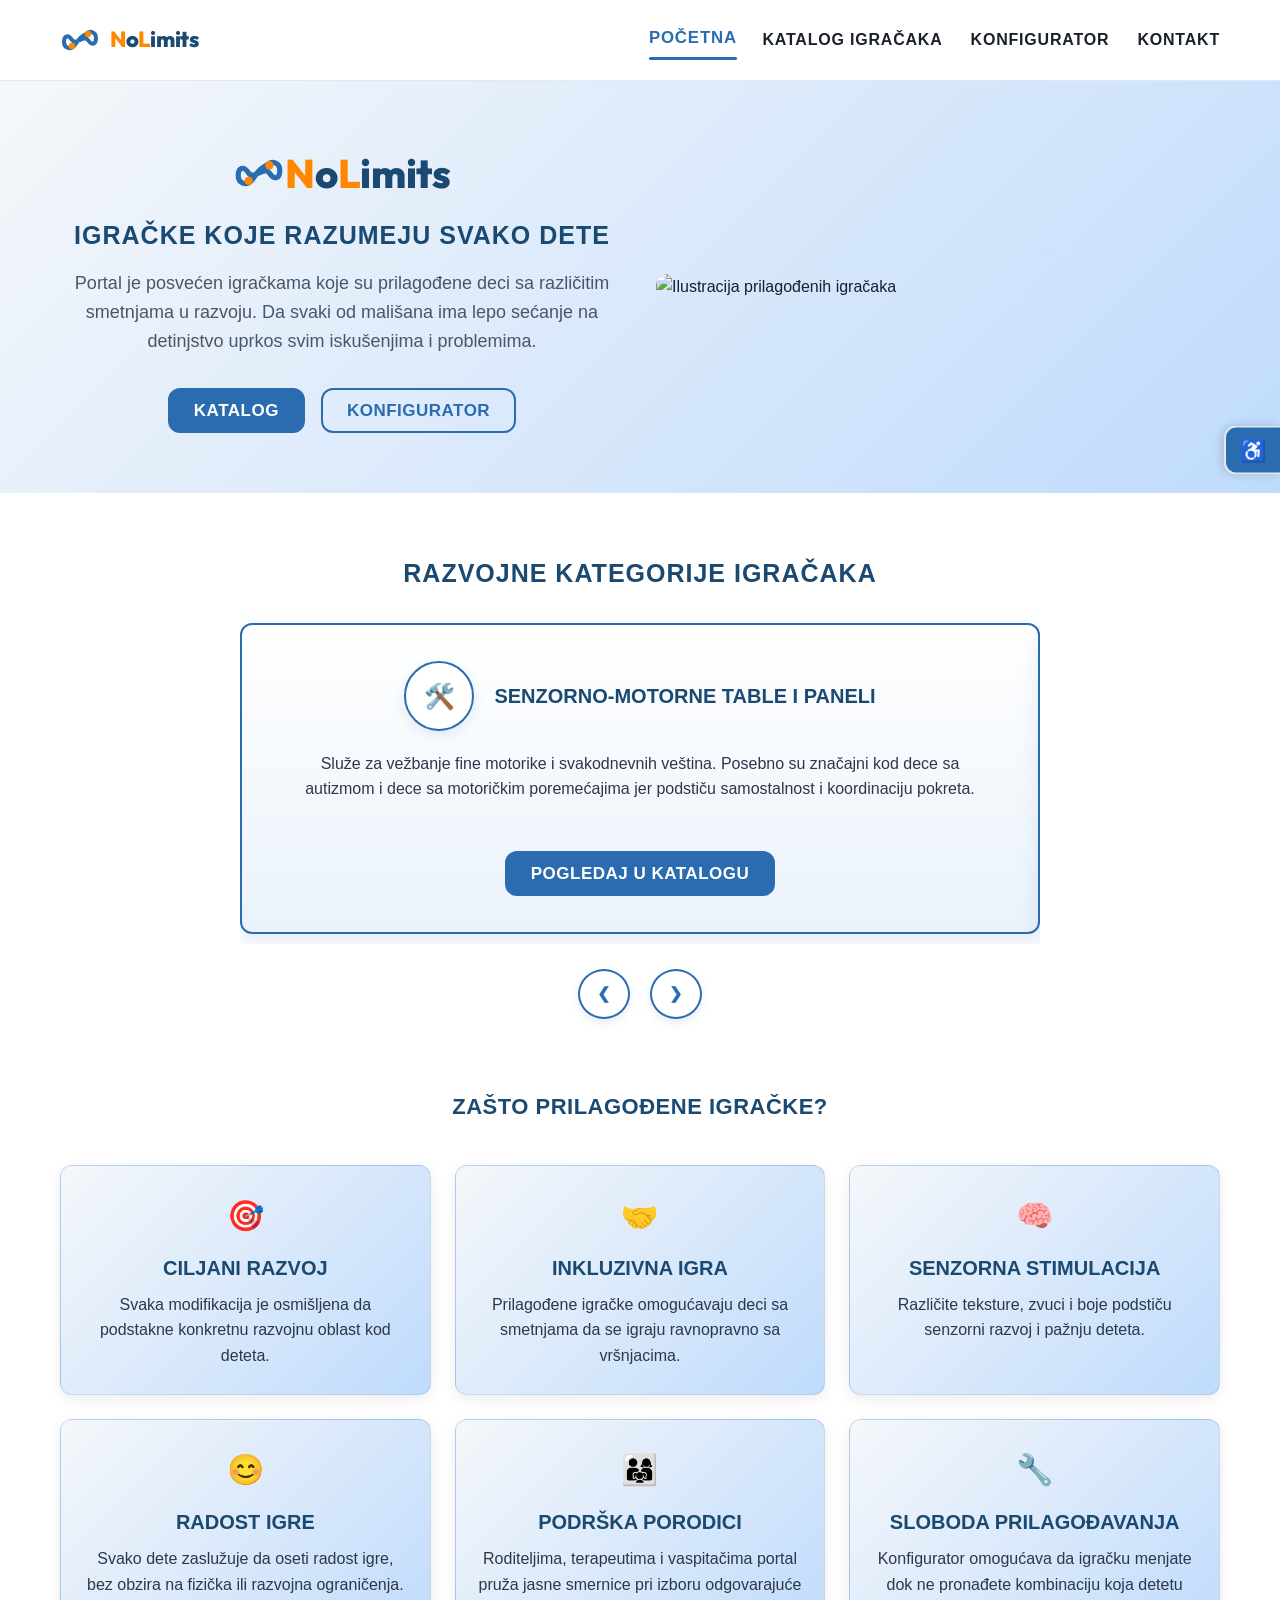
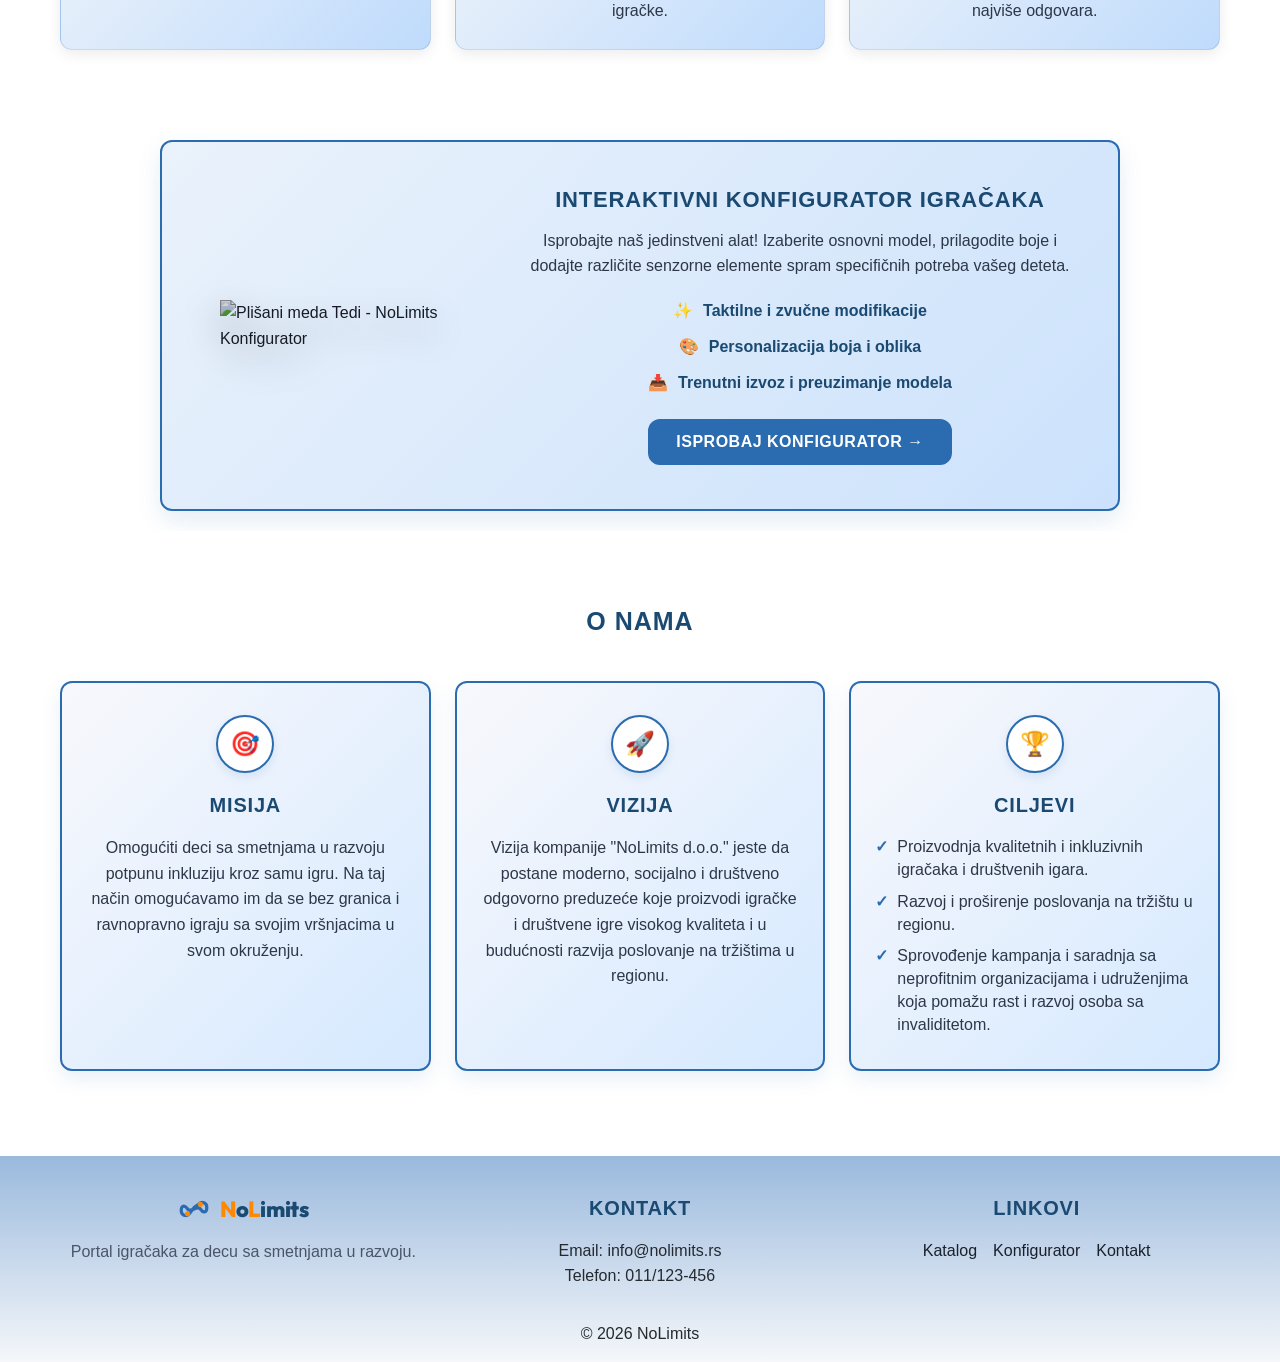
==== commit 246feed6: "Potpuno ociscene i sredujene sve stranice" ====
--- a/index.html
+++ b/index.html
@@ -318,4 +318,4 @@
 
 <script src="js/main.js" defer></script>
 </body>
-</html>+</html> 
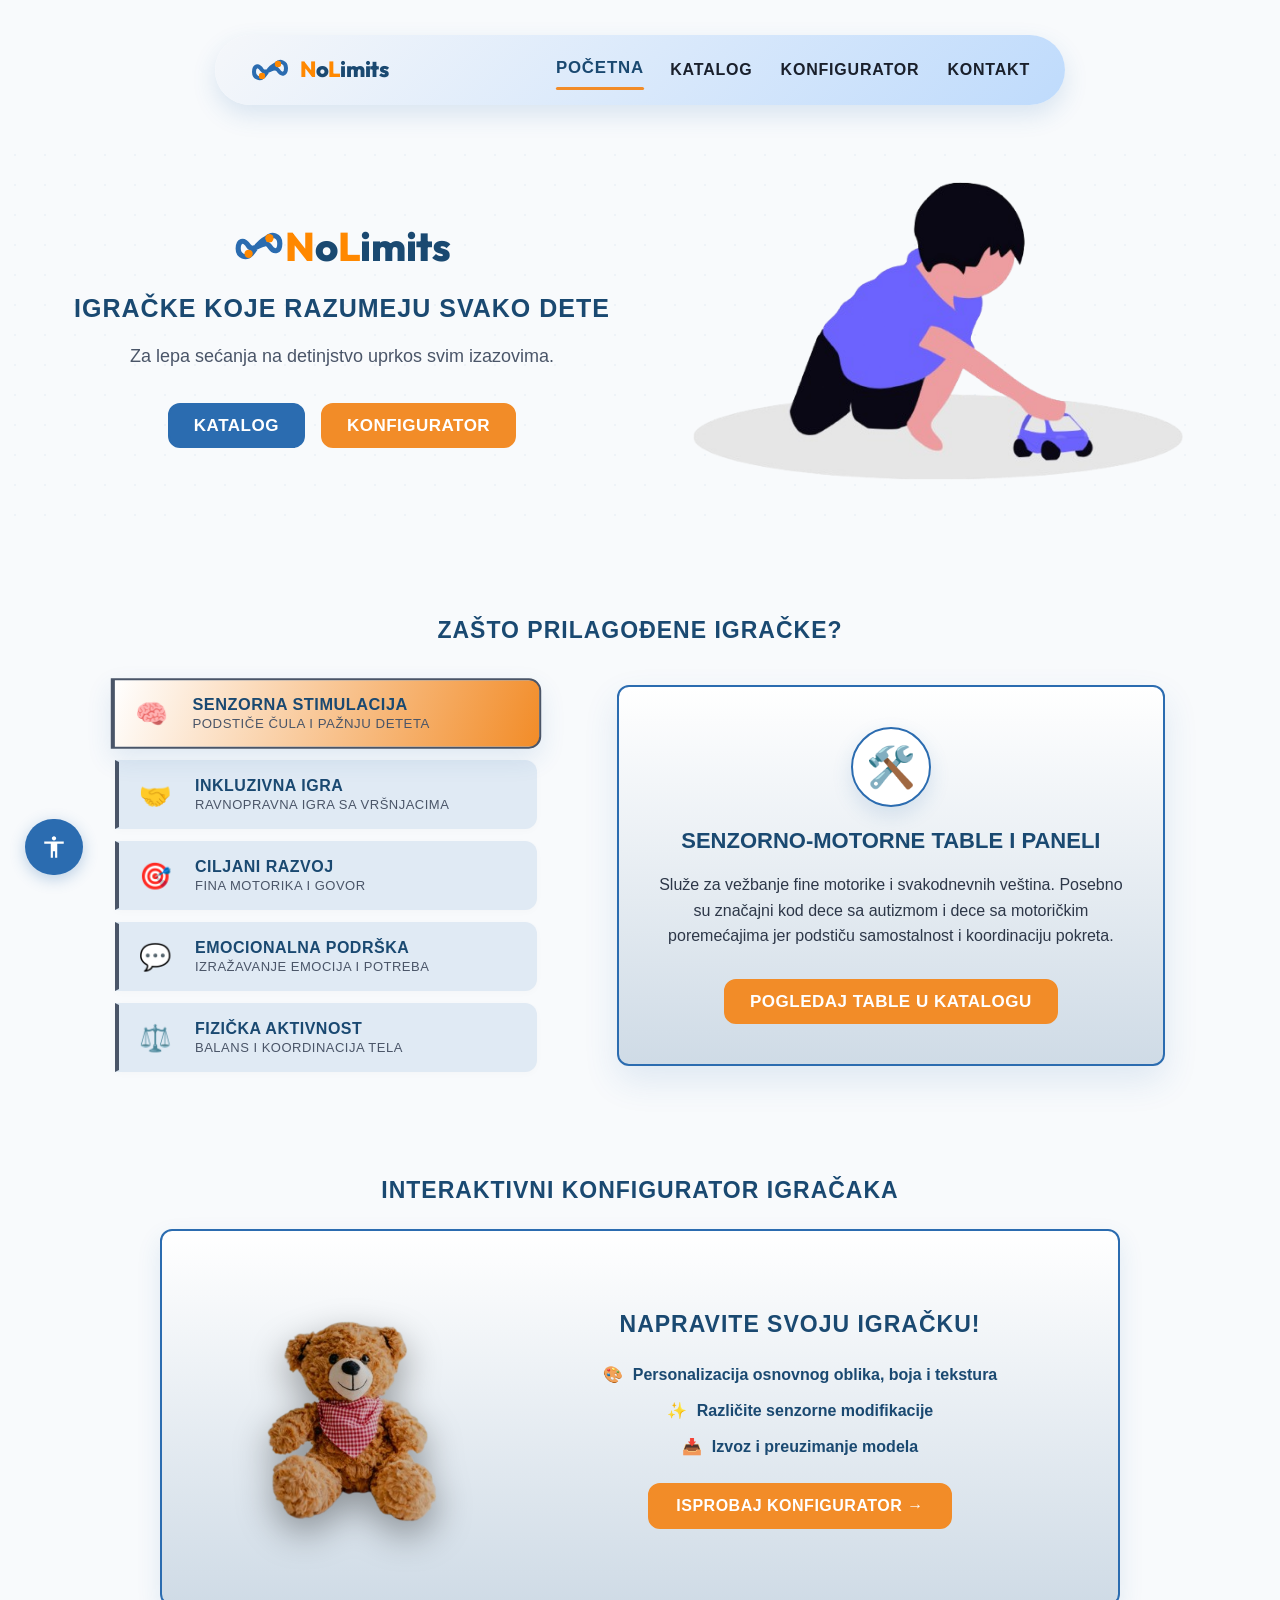
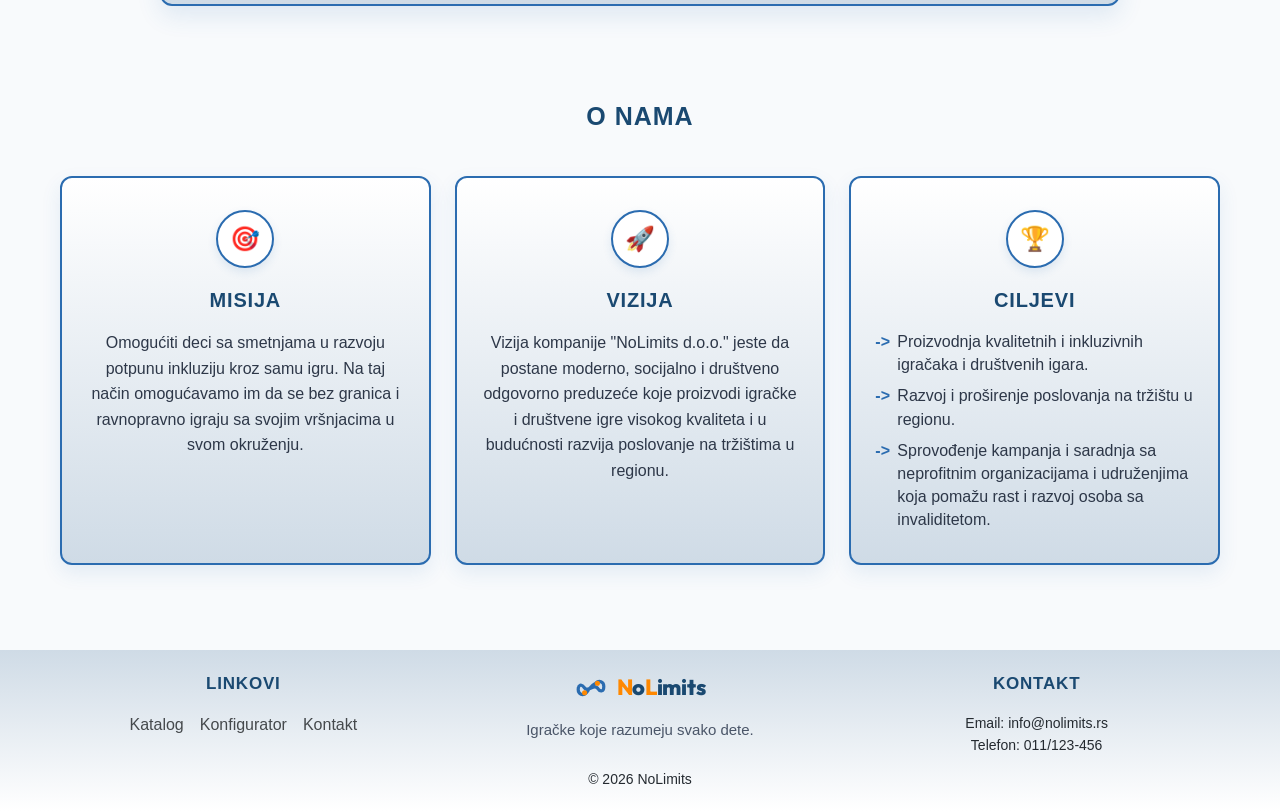
==== commit 460ea477: "Update new" ====
--- a/index.html
+++ b/index.html
@@ -14,24 +14,79 @@
 </head>
 <body>
 
-<header class="site-header">
+<!-- ===================== ACCESSIBILITY DUGME I WIDGET ===================== -->
+<!-- 1. Lebdeće dugme u uglu -->
+<button id="accessibility-trigger" class="access-trigger-btn" aria-label="Otvori opcije pristupačnosti">
+  <svg class="access-icon" viewBox="0 0 24 24" xmlns="http://www.w3.org/2000/svg">
+    <path fill="currentColor" d="M12 2c1.1 0 2 .9 2 2s-.9 2-2 2-2-.9-2-2 .9-2 2-2zm9 7h-6v13h-2v-6h-2v6H9V9H3V7h18v2z"/>
+  </svg>
+  <span class="access-text">Opcije pristupačnosti</span>
+</button>
+
+<!-- 2. Iskačući panel (Widget) -->
+<div id="accessibility-widget" class="access-widget" aria-hidden="true">
+  <div class="access-widget-header">
+    <h3>Pristupačnost</h3>
+    <button id="close-accessibility" aria-label="Zatvori">✖</button>
+  </div>
+  
+  <div class="access-widget-body">
+    <div class="access-grid">
+      <!-- Opcija 1 -->
+      <button class="access-grid-btn" id="btn-font-increase">
+        <span class="access-grid-icon">A+</span>
+        <span class="access-grid-label">Povećaj font</span>
+      </button>
+      <!-- Opcija 2 -->
+      <button class="access-grid-btn" id="btn-font-decrease">
+        <span class="access-grid-icon">A-</span>
+        <span class="access-grid-label">Smanji font</span>
+      </button>
+      <!-- Opcija 3 -->
+      <button class="access-grid-btn" id="btn-high-contrast">
+        <span class="access-grid-icon">🌓</span>
+        <span class="access-grid-label">Visoki kontrast</span>
+      </button>
+      <!-- Opcija 4 -->
+      <button class="access-grid-btn" id="btn-dyslexia-font">
+        <span class="access-grid-icon">📖</span>
+        <span class="access-grid-label">Font za disleksiju</span>
+      </button>
+      <!-- Opcija 5 -->
+      <button class="access-grid-btn" id="btn-spacing">
+        <span class="access-grid-icon">↔</span>
+        <span class="access-grid-label">Razmak slova</span>
+      </button>
+      <!-- Opcija 6 -->
+      <button class="access-grid-btn" id="btn-pause-anim">
+        <span class="access-grid-icon">⏸</span>
+        <span class="access-grid-label">Pauziraj animacije</span>
+      </button>
+    </div>
+  </div>
+  
+  <div class="access-widget-footer">
+    <button id="btn-reset-accessibility" class="access-reset-btn">Poništi podešavanja</button>
+  </div>
+</div>
+
+<!-- ===================== FLOATING HEADER ===================== -->
+<header class="site-header floating-header">
   <div class="container header-inner">
-<a href="index.html" class="logo" aria-label="NoLimits Početna">
-  <svg width="40" height="40" viewBox="0 0 100 100" fill="none" xmlns="http://www.w3.org/2000/svg" aria-hidden="true">
-    <!-- Linija beskonačnosti/slagalice obojena u primarnu plavu boju -->
-    <path d="M 30,50 C 20,35 10,40 10,55 C 10,70 25,75 35,65 C 45,55 45,45 65,35 C 75,25 90,30 90,45 C 90,60 80,65 70,50 C 60,35 40,65 30,50 Z" 
-          stroke="var(--color-primary)" stroke-width="10" stroke-linecap="round" stroke-linejoin="round"/>
-    <!-- Akcentne krugovi u narandžastoj boji -->
-    <circle cx="70" cy="35" r="8" fill="var(--color-secondary)" />
-    <circle cx="30" cy="65" r="8" fill="var(--color-secondary)" />
-  </svg>
-  <span class="logo-text"><span class="logo-accent">N</span>o<span class="logo-accent">L</span>imits</span>
-</a>
+    <a href="index.html" class="logo" aria-label="NoLimits Početna">
+      <svg width="40" height="40" viewBox="0 0 100 100" fill="none" xmlns="http://www.w3.org/2000/svg" aria-hidden="true">
+        <path d="M 30,50 C 20,35 10,40 10,55 C 10,70 25,75 35,65 C 45,55 45,45 65,35 C 75,25 90,30 90,45 C 90,60 80,65 70,50 C 60,35 40,65 30,50 Z" 
+              stroke="var(--color-primary)" stroke-width="10" stroke-linecap="round" stroke-linejoin="round"/>
+        <circle cx="70" cy="35" r="8" fill="var(--color-secondary)" />
+        <circle cx="30" cy="65" r="8" fill="var(--color-secondary)" />
+      </svg>
+      <span class="logo-text"><span class="logo-accent">N</span>o<span class="logo-accent">L</span>imits</span>
+    </a>
 
     <nav class="main-nav" aria-label="Glavna navigacija">
       <ul>
         <li><a href="index.html" class="active">Početna</a></li>
-        <li><a href="catalog.html">Katalog igračaka</a></li>
+        <li><a href="catalog.html">Katalog</a></li>
         <li><a href="configurator.html">Konfigurator</a></li>
         <li><a href="contact.html">Kontakt</a></li>
       </ul>
@@ -40,19 +95,15 @@
 </header>
 
 <main>
-
-<section class="hero hero-split">
+<!-- ===================== HERO SEKCIJA ===================== -->
+<section class="hero hero-split hero-watermark">
   <div class="container hero-split-inner">
     
     <div class="hero-text-content">
-
-      <!-- STATIČKI I VEĆI LOGO (NIJE LINK) -->
       <div class="hero-logo-brand" aria-hidden="true">
         <svg width="52" height="52" viewBox="0 0 100 100" fill="none" xmlns="http://www.w3.org/2000/svg">
-          <!-- Linija beskonačnosti/slagalice obojena u primarnu plavu boju -->
           <path d="M 30,50 C 20,35 10,40 10,55 C 10,70 25,75 35,65 C 45,55 45,45 65,35 C 75,25 90,30 90,45 C 90,60 80,65 70,50 C 60,35 40,65 30,50 Z" 
                 stroke="var(--color-primary)" stroke-width="10" stroke-linecap="round" stroke-linejoin="round"/>
-          <!-- Akcentni krugovi u narandžastoj boji -->
           <circle cx="70" cy="35" r="8" fill="var(--color-secondary)" />
           <circle cx="30" cy="65" r="8" fill="var(--color-secondary)" />
         </svg>
@@ -61,12 +112,12 @@
 
       <h1>Igračke koje razumeju svako dete</h1>
       <p class="hero-subtitle">
-        Portal je posvećen igračkama koje su prilagođene deci sa različitim smetnjama u razvoju. Da svaki od
-        mališana ima lepo sećanje na detinjstvo uprkos svim iskušenjima i problemima.
+        Za lepa sećanja na detinjstvo uprkos svim izazovima.
       </p>
       <div class="hero-actions">
+        <!-- Promenjeno u btn-accent za novu koralnu boju -->
         <a href="catalog.html" class="btn btn-primary">KATALOG</a>
-        <a href="configurator.html" class="btn btn-secondary">KONFIGURATOR</a>
+        <a href="configurator.html" class="btn btn-accent">KONFIGURATOR</a>
       </div>
     </div>
 
@@ -76,128 +127,116 @@
 
   </div>
 </section>
-
-<!-- KATEGORIJE IGRAČAKA (SLAJDER SA NOVIM RASPOREDOM UNUTAR KARTICE) -->
-<section class="categories-slider-section" aria-labelledby="kategorije-naslov">
+<!-- ===================== INTERAKTIVNE KATEGORIJE I RAZLOZI ===================== -->
+<section class="interactive-explore-section" aria-labelledby="explore-naslov">
   <div class="container">
     
-    <h2 id="kategorije-naslov" class="section-title">razvojne kategorije igračaka</h2>
-
-    <div class="single-slide-wrapper">
+    <div class="explore-header">
+      <h2 id="explore-naslov" class="section-title">Zašto prilagođene igračke?</h2>
+      <!-- <p class="section-subtitle">Kliknite na razloge sa leve strane da otkrijete kako naše igračke rešavaju konkretne razvojne izazove.</p>-->
+    </div>
+
+    <div class="explore-grid">
       
-      <!-- Kontejner sa slajdovima -->
-      <div class="categories-track" id="categoriesTrack">
-
-        <!-- 1. Senzorno-motorne table -->
-        <article class="slide-card">
-          <div class="slide-header">
-            <div class="slide-icon" aria-hidden="true">🛠️</div>
-            <h3>Senzorno-motorne table i paneli</h3>
-          </div>
+      <!-- LEVA STRANA: TABOVI (RAZLOZI) -->
+      <div class="explore-tabs" role="tablist">
+        
+        <button class="explore-tab active" data-target="panel-senzorna" role="tab" aria-selected="true">
+          <span class="tab-icon">🧠</span>
+          <div class="tab-text">
+            <strong>Senzorna stimulacija</strong>
+            <span>Podstiče čula i pažnju deteta</span>
+          </div>
+        </button>
+
+        <button class="explore-tab" data-target="panel-inkluzija" role="tab" aria-selected="false">
+          <span class="tab-icon">🤝</span>
+          <div class="tab-text">
+            <strong>Inkluzivna igra</strong>
+            <span>Ravnopravna igra sa vršnjacima</span>
+          </div>
+        </button>
+
+        <button class="explore-tab" data-target="panel-razvoj" role="tab" aria-selected="false">
+          <span class="tab-icon">🎯</span>
+          <div class="tab-text">
+            <strong>Ciljani razvoj</strong>
+            <span>Fina motorika i govor</span>
+          </div>
+        </button>
+
+        <button class="explore-tab" data-target="panel-emocije" role="tab" aria-selected="false">
+          <span class="tab-icon">💬</span>
+          <div class="tab-text">
+            <strong>Emocionalna podrška</strong>
+            <span>Izražavanje emocija i potreba</span>
+          </div>
+        </button>
+
+        <button class="explore-tab" data-target="panel-motorika" role="tab" aria-selected="false">
+          <span class="tab-icon">⚖️</span>
+          <div class="tab-text">
+            <strong>Fizička aktivnost</strong>
+            <span>Balans i koordinacija tela</span>
+          </div>
+        </button>
+
+      </div>
+
+      <!-- DESNA STRANA: PANELI (KATEGORIJE IGRAČAKA) -->
+      <div class="explore-content-area">
+        
+        <!-- Panel 1: Senzorna -->
+        <div class="explore-panel active" id="panel-senzorna" role="tabpanel">
+          <div class="panel-icon-large">🛠️</div>
+          <h3>Senzorno-motorne table i paneli</h3>
           <p>Služe za vežbanje fine motorike i svakodnevnih veština. Posebno su značajni kod dece sa autizmom i dece sa motoričkim poremećajima jer podstiču samostalnost i koordinaciju pokreta.</p>
-          <a href="catalog.html?tip=table" class="btn btn-primary slide-btn">Pogledaj u katalogu</a>
-        </article>
-
-        <!-- 2. Taktilne i visokokontrastne igre -->
-        <article class="slide-card">
-          <div class="slide-header">
-            <div class="slide-icon" aria-hidden="true">🎲</div>
-            <h3>Taktilne i visokokontrastne društvene igre</h3>
-          </div>
+          <a href="catalog.html?tip=table" class="btn btn-accent">Pogledaj table u katalogu</a>
+        </div>
+
+        <!-- Panel 2: Inkluzija -->
+        <div class="explore-panel" id="panel-inkluzija" role="tabpanel" hidden>
+          <div class="panel-icon-large">🎲</div>
+          <h3>Taktilne i visokokontrastne društvene igre</h3>
           <p>Inkluzivne društvene igre poput "Ne ljuti se čoveče" ili "IX-OX" koje deca sa invaliditetom ravnopravno igraju sa vršnjacima. Posebno su značajne za slepu, slabovidu i decu sa ADHD-om.</p>
-          <a href="catalog.html?tip=taktilne" class="btn btn-primary slide-btn">Pogledaj u katalogu</a>
-        </article>
-
-        <!-- 3. Logopedski i grafomotorički šabloni -->
-        <article class="slide-card">
-          <div class="slide-header">
-            <div class="slide-icon" aria-hidden="true">✏️</div>
-            <h3>Logopedski i grafomotorički šabloni</h3>
-          </div>
-          <p>Didaktičke table za "prohodavanje ruku". Značajne su za pripremu šake za pisanje, jačanje mišića prstiju i direktnu stimulaciju mozga i govora.</p>
-          <a href="catalog.html?tip=grafomotorika" class="btn btn-primary slide-btn">Pogledaj u katalogu</a>
-        </article>
-
-        <!-- 4. Emocionalne i komunikacijske kartice -->
-        <article class="slide-card">
-          <div class="slide-header">
-            <div class="slide-icon" aria-hidden="true">💬</div>
-            <h3>Emocionalne i komunikacijske kartice</h3>
-          </div>
+          <a href="catalog.html?tip=taktilne" class="btn btn-accent">Pogledaj igre u katalogu</a>
+        </div>
+
+        <!-- Panel 3: Razvoj -->
+        <div class="explore-panel" id="panel-razvoj" role="tabpanel" hidden>
+          <div class="panel-icon-large">✏️</div>
+          <h3>Logopedski i grafomotorički šabloni</h3>
+          <p>Didaktičke table za "prohodavanje ruku". Značajne su za pripremu šake za pisanje, jačanje mišića prstiju i direktnu stimulaciju mozga i govora kod dece u razvoju.</p>
+          <a href="catalog.html?tip=grafomotorika" class="btn btn-accent">Pogledaj šablone u katalogu</a>
+        </div>
+
+        <!-- Panel 4: Emocije -->
+        <div class="explore-panel" id="panel-emocije" role="tabpanel" hidden>
+          <div class="panel-icon-large">💬</div>
+          <h3>Emocionalne i komunikacijske kartice</h3>
           <p>Pomagala izuzetno značajna u radu sa decom sa autizmom i govorno-jezičkim problemima. Pomažu u vizuelnom izražavanju emocija, potreba i praćenju dnevnih rutina.</p>
-          <a href="catalog.html?tip=kartice" class="btn btn-primary slide-btn">Pogledaj u katalogu</a>
-        </article>
-
-        <!-- 5. Balanseri i krupno-motorne igračke -->
-        <article class="slide-card">
-          <div class="slide-header">
-            <div class="slide-icon" aria-hidden="true">⚖️</div>
-            <h3>Balanseri i krupno-motorne igračke</h3>
-          </div>
-          <p>Predstavljaju poligone za senzornu integraciju. Veoma su značajne kod dece sa problemom senzorne integracije, održavanja balansa i opšte koordinacije tela.</p>
-          <a href="catalog.html?tip=balans" class="btn btn-primary slide-btn">Pogledaj u katalogu</a>
-        </article>
-
-      </div>
-
-      <!-- KONTROLNE STRELICE LEVO I DESNO ISPOD CELE KARTICE -->
-      <div class="slider-controls-bottom">
-        <button type="button" class="slider-btn" id="btnPrevCategory" aria-label="Prethodna kategorija">❮</button>
-        <button type="button" class="slider-btn" id="btnNextCategory" aria-label="Sledeća kategorija">❯</button>
-      </div>
-
-    </div>
-
+          <a href="catalog.html?tip=kartice" class="btn btn-accent">Pogledaj kartice u katalogu</a>
+        </div>
+
+        <!-- Panel 5: Motorika -->
+        <div class="explore-panel" id="panel-motorika" role="tabpanel" hidden>
+          <div class="panel-icon-large">⚖️</div>
+          <h3>Balanseri i krupno-motorne igračke</h3>
+          <p>Predstavljaju poligone za senzornu integraciju. Veoma su značajne kod dece sa problemom senzorne integracije, održavanja balansa i opšte koordinacije celog tela.</p>
+          <a href="catalog.html?tip=balans" class="btn btn-accent">Pogledaj balansere u katalogu</a>
+        </div>
+
+      </div>
+
+    </div>
   </div>
 </section>
 
-  <!-- ZAŠTO PRILAGOĐENE IGRAČKE -->
-  <section class="why-toys" aria-labelledby="zasto-naslov">
-    <div class="container">
-      <h2 id="zasto-naslov">Zašto prilagođene igračke?</h2>
-      <div class="why-grid">
-        <article class="why-card">
-          <div class="why-icon" aria-hidden="true">🎯</div>
-          <h3>Ciljani razvoj</h3>
-          <p>Svaka modifikacija je osmišljena da podstakne konkretnu razvojnu oblast kod deteta.</p>
-        </article>
-
-        <article class="why-card">
-          <div class="why-icon" aria-hidden="true">🤝</div>
-          <h3>Inkluzivna igra</h3>
-          <p>Prilagođene igračke omogućavaju deci sa smetnjama da se igraju ravnopravno sa vršnjacima.</p>
-        </article>
-
-        <article class="why-card">
-          <div class="why-icon" aria-hidden="true">🧠</div>
-          <h3>Senzorna stimulacija</h3>
-          <p>Različite teksture, zvuci i boje podstiču senzorni razvoj i pažnju deteta.</p>
-        </article>
-
-        <article class="why-card">
-          <div class="why-icon" aria-hidden="true">😊</div>
-          <h3>Radost igre</h3>
-          <p>Svako dete zaslužuje da oseti radost igre, bez obzira na fizička ili razvojna ograničenja.</p>
-        </article>
-
-        <article class="why-card">
-          <div class="why-icon" aria-hidden="true">👨‍👩‍👧</div>
-          <h3>Podrška porodici</h3>
-          <p>Roditeljima, terapeutima i vaspitačima portal pruža jasne smernice pri izboru odgovarajuće igračke.</p>
-        </article>
-
-        <article class="why-card">
-          <div class="why-icon" aria-hidden="true">🔧</div>
-          <h3>Sloboda prilagođavanja</h3>
-          <p>Konfigurator omogućava da igračku menjate dok ne pronađete kombinaciju koja detetu najviše odgovara.</p>
-        </article>
-      </div>
-    </div>
-  </section>
-
- <!-- REDIZAJNIRANA PROMO SEKCIJA ZA KONFIGURATOR -->
+
+ <!-- KONFIGURATOR -->
 <section class="configurator-promo">
   <div class="container">
+    <h2>INTERAKTIVNI KONFIGURATOR IGRAČAKA</h2>
     <div class="promo-card">
       
       <!-- LEVA STRANA: PROVIDAN PNG MEDA DIREKTNO NA GRADIENTU -->
@@ -207,19 +246,18 @@
 
       <!-- DESNA STRANA: BALANSIRAN TEKST I DUGME -->
       <div class="promo-content">
-        <h2>INTERAKTIVNI KONFIGURATOR IGRAČAKA</h2>
-        <p>
-          Isprobajte naš jedinstveni alat! Izaberite osnovni model, prilagodite boje i dodajte različite senzorne elemente spram specifičnih potreba vašeg deteta.
-        </p>
+        <h2>
+          Napravite svoju igračku!
+        </h2>
 
         <ul class="promo-features">
-          <li><span class="feature-icon">✨</span> Taktilne i zvučne modifikacije</li>
-          <li><span class="feature-icon">🎨</span> Personalizacija boja i oblika</li>
-          <li><span class="feature-icon">📥</span> Trenutni izvoz i preuzimanje modela</li>
+          <li><span class="feature-icon">🎨</span> Personalizacija osnovnog oblika, boja i tekstura</li>
+          <li><span class="feature-icon">✨</span> Različite senzorne modifikacije</li>
+          <li><span class="feature-icon">📥</span> Izvoz i preuzimanje modela</li>
         </ul>
 
         <div class="promo-actions">
-          <a href="configurator.html" class="btn btn-primary">ISPROBAJ KONFIGURATOR &rarr;</a>
+          <a href="configurator.html" class="btn btn-accent">ISPROBAJ KONFIGURATOR &rarr;</a>
         </div>
       </div>
 
@@ -271,24 +309,6 @@
 
 <footer class="site-footer">
   <div class="container footer-inner">
-<!-- PRVI BLOK U FOOTERU SA LOGOM -->
-<div class="footer-brand">
-  <a href="index.html" class="logo logo-footer" aria-label="NoLimits Početna">
-    <svg width="32" height="32" viewBox="0 0 100 100" fill="none" xmlns="http://www.w3.org/2000/svg" aria-hidden="true">
-      <path d="M 30,50 C 20,35 10,40 10,55 C 10,70 25,75 35,65 C 45,55 45,45 65,35 C 75,25 90,30 90,45 C 90,60 80,65 70,50 C 60,35 40,65 30,50 Z" 
-            stroke="var(--color-primary)" stroke-width="10" stroke-linecap="round" stroke-linejoin="round"/>
-      <circle cx="70" cy="35" r="8" fill="var(--color-secondary)" />
-      <circle cx="30" cy="65" r="8" fill="var(--color-secondary)" />
-    </svg>
-    <span class="logo-text"><span class="logo-accent">N</span>o<span class="logo-accent">L</span>imits</span>
-  </a>
-  <p>Portal igračaka za decu sa smetnjama u razvoju.</p>
-</div>
-    <div>
-      <h3>Kontakt</h3>
-      <p>Email: info@nolimits.rs</p>
-      <p>Telefon: 011/123-456</p>
-    </div>
     <div>
       <h3>Linkovi</h3>
       <ul class="footer-links horizontal-links">
@@ -297,24 +317,26 @@
         <li><a href="contact.html">Kontakt</a></li>
       </ul>
     </div>
+  <div class="footer-brand">
+    <a href="index.html" class="logo logo-footer" aria-label="NoLimits Početna">
+      <svg width="32" height="32" viewBox="0 0 100 100" fill="none" xmlns="http://www.w3.org/2000/svg" aria-hidden="true">
+        <path d="M 30,50 C 20,35 10,40 10,55 C 10,70 25,75 35,65 C 45,55 45,45 65,35 C 75,25 90,30 90,45 C 90,60 80,65 70,50 C 60,35 40,65 30,50 Z" 
+              stroke="var(--color-primary)" stroke-width="10" stroke-linecap="round" stroke-linejoin="round"/>
+        <circle cx="70" cy="35" r="8" fill="var(--color-secondary)" />
+        <circle cx="30" cy="65" r="8" fill="var(--color-secondary)" />
+      </svg>
+      <span class="logo-text"><span class="logo-accent">N</span>o<span class="logo-accent">L</span>imits</span>
+    </a>
+    <p>Igračke koje razumeju svako dete.</p>
+  </div>
+    <div>
+      <h3>Kontakt</h3>
+      <p>Email: info@nolimits.rs</p>
+      <p>Telefon: 011/123-456</p>
+    </div>
   </div>
   <p class="footer-bottom">&copy; 2026 NoLimits</p>
 </footer>
-
-<!-- ELEMENTI ZA PRISTUPAČNOST -->
-<button id="accessibility-toggle" class="accessibility-floating-btn" aria-label="Otvori meni za pristupačnost" aria-expanded="false">
-  ♿
-</button>
-
-<aside id="accessibility-menu" class="accessibility-menu" aria-hidden="true">
-  <h2>Pristupačnost</h2>
-  <button id="btn-font-increase" type="button">🔍 Povećaj font</button>
-  <button id="btn-font-decrease" type="button">🔍 Smanji font</button>
-  <button id="btn-high-contrast" type="button">🌓 Visoki kontrast</button>
-  <button id="btn-dyslexia-font" type="button">📖 Font za disleksiju</button>
-  <button id="btn-highlight-links" type="button">🔗 Istakni linkove</button>
-  <button id="btn-reset-accessibility" type="button">🔄 Resetuj</button>
-</aside>
 
 <script src="js/main.js" defer></script>
 </body>
--- a/css/style.css
+++ b/css/style.css
@@ -9,8 +9,11 @@
   --color-primary: #2b6cb0;
   --color-primary-dark: #1a4971;
   --color-secondary: #ff8800;
+  --color-accent: #F28C28; 
+  --color-accent-hover: #D67A20;
   --color-bg: #ffffff;
   --color-bg-alt: #f5f7fa;
+  --color-bg-body: #f8fafc;
   --color-text: #1a202c;
   --color-text-light: #4a5568;
   --color-border: #e2e8f0;
@@ -24,13 +27,14 @@
 html {
   scroll-behavior: smooth;
   font-size: var(--font-size-base);
-  overflow-y: scroll; /* Osigurava da vertikalni scrollbar uvek postoji i da se raspored nikada ne pomera */
+  overflow-y: scroll; 
 }
 
 body {
   font-family: var(--font-main);
   color: var(--color-text);
-  background-color: var(--color-bg);
+  /* Vraćamo tvoju elegantnu svetlo sivu/belu boju za ceo sajt */
+  background-color: #f8fafc; 
   line-height: 1.6;
   transition: background-color 0.3s ease, color 0.3s ease;
 }
@@ -55,7 +59,6 @@
   padding: 0 20px;
 }
 
-/* Fokus stanje - vazno za pristupacnost */
 a:focus-visible,
 button:focus-visible {
   outline: 3px solid var(--color-secondary);
@@ -81,7 +84,6 @@
   line-height: 1;
 }
 
-/* Primarno dugme (Popunjeno) */
 .btn-primary {
   background-color: var(--color-primary);
   color: #ffffff;
@@ -95,7 +97,6 @@
   box-shadow: 0 6px 16px rgba(43, 108, 176, 0.25);
 }
 
-/* Sekundarno dugme (Uramljeno) */
 .btn-secondary {
   background-color: transparent;
   color: var(--color-primary);
@@ -108,37 +109,234 @@
   transform: translateY(-2px);
   box-shadow: 0 6px 16px rgba(43, 108, 176, 0.25);
 }
-/* Prilagođavanje za dugmad unutar kartica da zauzmu punu širinu ili da budu lepo centrirana */
+
+.btn-accent {
+  background-color: var(--color-accent);
+  color: #ffffff;
+  border: 2px solid var(--color-accent);
+}
+
+.btn-accent:hover {
+  background-color: var(--color-accent-hover);
+  border-color: var(--color-accent-hover);
+  transform: translateY(-2px);
+  box-shadow: 0 6px 16px rgba(242, 140, 40, 0.3);
+}
+
 .category-card .btn-primary {
-  width: auto;             /* Dugme ne zauzima više celu širinu kartice */
-  padding: 8px 16px;       /* Manje unutrašnje margine (visina i širina) */
-  font-size: 16px;      /* Blago smanjen font */
+  width: auto;             
+  padding: 8px 16px;       
+  font-size: 16px;      
   margin-top: 8px;
 }
-/* ===================== HEADER ===================== */
+/* ===================== ACCESSIBILITY TRIGGER DUGME ===================== */
+.access-trigger-btn {
+  position: fixed;
+  bottom: 25px;
+  left: 25px;
+  background-color: var(--color-primary);
+  color: #ffffff;
+  border: none;
+  border-radius: 50px;
+  height: 56px;
+  padding: 0 16px;
+  display: flex;
+  align-items: center;
+  gap: 0;
+  box-shadow: 0 4px 15px rgba(43, 108, 176, 0.3);
+  cursor: pointer;
+  z-index: 10000;
+  overflow: hidden;
+  transition: all 0.3s cubic-bezier(0.4, 0, 0.2, 1);
+}
+
+.access-icon {
+  width: 26px;
+  height: 26px;
+  flex-shrink: 0;
+}
+
+.access-text {
+  max-width: 0;
+  opacity: 0;
+  white-space: nowrap;
+  font-size: 15px;
+  font-weight: 600;
+  transition: all 0.3s ease;
+  text-transform: none; /* Normalan tekst, bez uppercase */
+}
+
+/* Magija širenja dugmeta na hover */
+.access-trigger-btn:hover {
+  background-color: var(--color-primary-dark);
+  padding: 0 20px 0 16px;
+  gap: 12px;
+}
+
+.access-trigger-btn:hover .access-text {
+  max-width: 200px;
+  opacity: 1;
+}
+
+/* ===================== ACCESSIBILITY WIDGET (PANEL) ===================== */
+.access-widget {
+  position: fixed;
+  bottom: 95px; /* Pojavljuje se tačno iznad dugmeta */
+  left: 25px;
+  width: 320px; /* Uzan i elegantan */
+  background: #ffffff;
+  border-radius: 16px;
+  box-shadow: 0 10px 40px rgba(0, 0, 0, 0.15);
+  z-index: 9999;
+  display: flex;
+  flex-direction: column;
+  overflow: hidden;
+  border: 1px solid var(--color-border);
+  
+  /* Animacija skrivanja/prikazivanja */
+  opacity: 0;
+  visibility: hidden;
+  transform: translateY(20px) scale(0.95);
+  transition: all 0.3s cubic-bezier(0.4, 0, 0.2, 1);
+}
+
+.access-widget.open {
+  opacity: 1;
+  visibility: visible;
+  transform: translateY(0) scale(1);
+}
+
+/* Header vidžeta */
+.access-widget-header {
+  background-color: var(--color-primary);
+  color: #ffffff;
+  padding: 16px 20px;
+  display: flex;
+  justify-content: space-between;
+  align-items: center;
+}
+
+.access-widget-header h3 {
+  margin: 0;
+  font-size: 18px;
+  font-weight: 700;
+  letter-spacing: 0.5px;
+  text-transform: none;
+}
+
+#close-accessibility {
+  background: transparent;
+  border: none;
+  color: #ffffff;
+  font-size: 20px;
+  cursor: pointer;
+  padding: 0;
+  line-height: 1;
+}
+
+#close-accessibility:hover {
+  color: var(--color-secondary);
+}
+
+/* Grid kartica unutar vidžeta */
+.access-widget-body {
+  padding: 20px;
+  background-color: var(--color-bg-body);
+}
+
+.access-grid {
+  display: grid;
+  grid-template-columns: 1fr 1fr; /* Dve kolone (kao na tvojoj slici) */
+  gap: 12px;
+}
+
+.access-grid-btn {
+  background-color: #ffffff;
+  border: 2px solid var(--color-border);
+  border-radius: 12px;
+  padding: 16px 10px;
+  display: flex;
+  flex-direction: column;
+  align-items: center;
+  justify-content: center;
+  gap: 10px;
+  cursor: pointer;
+  transition: all 0.2s ease;
+  text-transform: none; /* Nema vikanja (uppercase) */
+}
+
+.access-grid-btn:hover {
+  border-color: var(--color-primary);
+  box-shadow: 0 4px 10px rgba(43, 108, 176, 0.1);
+  transform: translateY(-2px);
+}
+
+.access-grid-icon {
+  font-size: 26px;
+  color: var(--color-primary);
+}
+
+.access-grid-label {
+  font-size: 13px;
+  color: var(--color-text);
+  font-weight: 600;
+  text-align: center;
+  line-height: 1.2;
+}
+
+/* Footer (Dugme za reset) */
+.access-widget-footer {
+  padding: 16px 20px;
+  background-color: #ffffff;
+  border-top: 1px solid var(--color-border);
+}
+
+.access-reset-btn {
+  width: 100%;
+  background-color: var(--color-primary-dark);
+  color: #ffffff;
+  padding: 12px;
+  border: none;
+  border-radius: 8px;
+  font-size: 14px;
+  font-weight: 600;
+  cursor: pointer;
+  text-transform: none;
+  transition: background-color 0.2s ease;
+}
+
+.access-reset-btn:hover {
+  background-color: var(--color-accent); /* Postaje narandžasto na hover */
+}
+
+/* ===================== HEADER (ZAKUCAN NA VRHU) ===================== */
 .site-header {
-  background-color: #ffffff;
-  border-bottom: 1px solid var(--color-border);
-  position: sticky;
-  top: 0;
-  z-index: 100;
-  width: 100%;
-}
-.site-header .container {
-  max-width: var(--max-width); /* 1200px */
+  background-color: transparent;
+  border-bottom: none;
+  position: relative; 
+  top: 0; 
+  z-index: 1000;
+  /* 25px gore, a dole stavljamo 35px (što daje tačno tih 10px viška razmaka do Hero-a) */
+  padding: 35px 20px 35px; 
+}
+
+.floating-header .header-inner {
+  /* Nežni plavi gradient koji već postoji na sajtu */
+  background: linear-gradient(135deg, var(--color-bg-alt), #bfdbfc); 
+  border-radius: 50px; 
+  box-shadow: 0 10px 25px rgba(43, 108, 176, 0.15); 
+  height: auto;
+  min-height: 70px;
+  padding: 10px 35px;
+  max-width: 850px !important; /* Suženo da odgovara gornjoj traci */
   margin: 0 auto;
-  padding: 0 20px;
-  width: 100%;
-}
-.header-inner {
   display: flex !important;
   align-items: center !important;
   justify-content: space-between !important;
-  height: 80px; /* Fiksna visina za sve stranice */
+  flex-wrap: wrap; /* Sigurnost za manje ekrane */
   width: 100%;
 }
 
-/* ===================== NOVI STILOVI ZA LOGO ===================== */
 .logo {
   display: flex;
   align-items: center;
@@ -156,52 +354,45 @@
 }
 
 .logo-text {
-  font-family: 'Outfit', 'Segoe UI', sans-serif; /* Zakrivljen, zaobljen i moderan font */
+  font-family: 'Outfit', 'Segoe UI', sans-serif; 
   font-size: 22px;
   font-weight: 800;
-  color: var(--color-primary-dark); /* Osnovna boja teksta ("o" i "imits") */
+  color: var(--color-primary-dark); 
   letter-spacing: -0.3px;
-  display: inline-block; /* Neophodno da bi transform: scale radio na tekstu */
+  display: inline-block; 
   transition: transform 0.2s ease;
 }
 .logo:hover .logo-text {
-  transform: scale(1.05); /* Suptilno uveličava tekst pri prelasku mišem */
-}
-/* Narandžasta akcentna boja za slova N i L */
+  transform: scale(1.05); 
+}
 .logo-accent {
-  color: var(--color-secondary) !important; /* Koristi #f6ad55 narandžastu boju iz narandžastih tačaka */
-}
-/* Podrška za Visoki Kontrast za Logo */
+  color: var(--color-secondary) !important; 
+}
+
 body.high-contrast .logo-text {
-  color: #ffffff !important; /* Osnovni tekst ("o" i "imits") postaje beo */
-}
-
+  color: #ffffff !important; 
+}
 body.high-contrast .logo-accent {
-  color: #ffff00 !important; /* Akcentna slova N i L postaju svetlo žuta */
-}
-
+  color: #ffff00 !important; 
+}
 body.high-contrast .logo svg path {
-  stroke: #ffff00 !important; /* Linija beskonačnosti prelazi u žutu */
-}
-
+  stroke: #ffff00 !important; 
+}
 body.high-contrast .logo svg circle {
-  fill: #ffffff !important; /* Krugovi prelaze u belu boju */
-}
-
-/* STILOVI ZA VEĆI LOGO U HERO SEKCIJI (BEZ LINKA) */
+  fill: #ffffff !important; 
+}
+
 .hero-logo-brand {
   display: flex;
   align-items: center;
   justify-content: center;
   margin-bottom: 15px;
-  cursor: default; /* Nema pokazivača za link */
-}
-
-/* Povećan font samo za Hero logo */
+  cursor: default; 
+}
 .hero-logo-text {
   font-size: 40px !important; 
 }
-/* ===================== ULEPŠAN MAIN NAV BAR ===================== */
+
 .main-nav ul {
   display: flex;
   align-items: center;
@@ -214,16 +405,16 @@
 .main-nav a {
   font-weight: 700;
   font-size: 16px;
-  color: var(--color-text);
+  color: var(--color-text); /* Tamno sivi tekst */
   text-decoration: none;
-  text-transform: uppercase; /* Sva slova u UPPERCASE */
-  letter-spacing: 0.8px;      /* Blagi razmak između slova radi elegancije */
+  text-transform: uppercase; 
+  letter-spacing: 0.8px;      
   padding: 8px 0;
   position: relative;
   display: inline-block;
   transition: color 0.25s ease, transform 0.25s ease;
 }
-/* Animacija podvlačenja linije */
+
 .main-nav a::after {
   content: '';
   position: absolute;
@@ -231,16 +422,15 @@
   left: 0;
   width: 0%;
   height: 3px;
-  background-color: var(--color-primary);
+  background-color: var(--color-accent); /* Koralno-narandžasta linija */
   border-radius: 2px;
   transition: width 0.25s ease;
 }
 
-/* Hover efekat: Uvećanje teksta i izvlačenje plave linije */
 .main-nav a:hover,
 .main-nav a.active {
-  color: var(--color-primary);
-  transform: translateY(-2px) scale(1.05); /* Suptilni zoom i podizanje */
+  color: var(--color-primary-dark);
+  transform: translateY(-2px) scale(1.05); 
 }
 
 .main-nav a:hover::after,
@@ -248,89 +438,40 @@
   width: 100%;
 }
 
-/* ===================== FIKSIRANO DUGME I MENI ZA PRISTUPAČNOST ===================== */
-.accessibility-floating-btn {
-  position: fixed !important;
-  right: 0 !important;
-  top: 50% !important;
-  transform: translateY(-50%) !important;
-  z-index: 99999 !important;
-  background-color: var(--color-primary);
-  color: #ffffff;
-  border: 2px solid var(--color-border);
-  border-right: none;
-  border-radius: 12px 0 0 12px;
-  padding: 12px 14px;
-  font-size: 21px;
-  cursor: pointer;
-  box-shadow: -2px 0 10px rgba(0, 0, 0, 0.15);
-}
-
-.accessibility-floating-btn:hover {
-  background-color: var(--color-primary-dark);
-}
-
-.accessibility-menu {
-  position: fixed;
-  top: 50%;
-  right: -300px;
-  transform: translateY(-50%);
-  width: 270px;
-  background-color: #ffffff;
-  border: 2px solid var(--color-border);
-  border-radius: var(--radius);
-  box-shadow: -4px 4px 20px rgba(0, 0, 0, 0.2);
-  padding: 20px;
-  z-index: 9998;
-  transition: right 0.3s ease;
-}
-
-.accessibility-menu.open {
-  right: 65px;
-}
-
-.accessibility-menu h2 {
-  font-size: 22px;
-  margin-bottom: 14px;
-  color: var(--color-primary-dark);
-  border-bottom: 1px solid var(--color-border);
-  padding-bottom: 8px;
-}
-
-.accessibility-menu button {
-  display: block;
-  width: 100%;
-  text-align: left;
-  padding: 10px 12px;
-  margin-bottom: 8px;
-  background-color: var(--color-bg-alt);
-  border: 1px solid var(--color-border);
-  border-radius: var(--radius);
-  cursor: pointer;
-  font-size: 16px;
-  font-weight: 600;
-  transition: background-color 0.2s ease;
-}
-
-.accessibility-menu button:hover {
-  background-color: var(--color-border);
-}
-
-/* ===================== HERO SEKCIJA (DVOKOLONSKI LAYOUT) ===================== */
+/* ===================== HERO SEKCIJA ===================== */
 .hero-split {
-  background: linear-gradient(135deg, var(--color-bg-alt), #bfdbfc);
   padding: 60px 0;
+}
+
+.hero-watermark {
+  position: relative;
+  background: transparent; 
+  overflow: hidden;
+  /* Smanjen donji padding sa 60px na 30px da se približi sledećoj sekciji */
+  padding: 20px 0 30px 0; 
+}
+
+.hero-watermark::before {
+  content: "";
+  position: absolute;
+  top: 0; left: 0; right: 0; bottom: 0;
+  background-image: radial-gradient(var(--color-primary) 1.5px, transparent 1.5px);
+  background-size: 30px 30px;
+  opacity: 0.05; 
+  z-index: 0;
 }
 
 .hero-split-inner {
   display: grid;
-  grid-template-columns: 1fr 1fr; /* Izjednačene kolone (50% - 50%) */
+  grid-template-columns: 1fr 1fr; 
   gap: 32px;
   align-items: center;
+  position: relative;
+  z-index: 1;
 }
 
 .hero-text-content {
-  text-align: center;         /* Centrira naslov i podnaslov */
+  text-align: center;         
   display: flex;
   flex-direction: column;
   align-items: center;
@@ -342,8 +483,8 @@
   margin-bottom: 18px;
   line-height: 1.25;
   font-weight: 700;
-  text-transform: uppercase; /* Prevara sav tekst u VELIKA SLOVA */
-  letter-spacing: 1px;        /* Blagi razmak između slova radi lepše čitljivosti */
+  text-transform: uppercase; 
+  letter-spacing: 1px;        
   text-wrap: balance;
 }
 
@@ -357,7 +498,7 @@
 
 .hero-actions {
   display: flex;
-  justify-content: center;    /* Centrira dugmad jedno pored drugog */
+  justify-content: center;    
   gap: 16px;
   flex-wrap: wrap;
   width: 100%;
@@ -373,197 +514,237 @@
   width: 100%;
   height: auto;
   max-height: 420px;
-  object-fit: contain; /* Prikazuje CELU sliku po visini bez odsecanja */
+  object-fit: contain; 
   border-radius: var(--radius);
 }
 
-/* Podrška za Visoki Kontrast (High Contrast Mode) */
-body.high-contrast .hero-split {
+body.high-contrast .hero-watermark {
   background: #000000 !important;
 }
 
-/* Responsiveness za mobilne telefone i tablete */
 @media (max-width: 850px) {
   .hero-split-inner {
     grid-template-columns: 1fr;
     text-align: center;
   }
-
   .hero-text-content {
     text-align: center;
   }
-
   .hero-actions {
-    justify-content: center; /* Centrira dugmad na mobilnim ekranima */
-  }
-
+    justify-content: center; 
+  }
   .hero-split-img {
-    max-height: 300px; /* Smanjuje visinu slike na telefonima */
-  }
-}
-/* ===================== CENTRIRAN REDIZAJN KARTICE ===================== */
-
-.categories-slider-section {
-  padding: 60px 0 0px 0;
-  background-color: #ffffff;
-}
-
-.categories-slider-section .section-title {
+    max-height: 300px; 
+  }
+}
+
+/* ===================== KLASE ZA JS PRISTUPAČNOST ===================== */
+body.increased-spacing {
+  letter-spacing: 1.5px !important;
+  line-height: 1.8 !important;
+}
+
+body.large-cursor, 
+body.large-cursor * {
+  cursor: url('data:image/svg+xml;utf8,<svg xmlns="http://www.w3.org/2000/svg" width="32" height="32" viewBox="0 0 24 24"><path fill="black" stroke="white" stroke-width="2" d="M7 2l12 11.2h-5.8l3.3 7.3-2.2.9-3.2-7.4-4.4 4.8z"/></svg>'), auto !important;
+}
+
+body.pause-animations * {
+  animation: none !important;
+  transition: none !important;
+}
+
+/* ===================== INTERAKTIVNI SPLIT-SCREEN BLOK ===================== */
+.interactive-explore-section {
+  padding: 80px 0;
+  background-color: transparent;
+}
+
+.explore-header {
   text-align: center;
-  font-size: 25px;
+  margin-bottom: 30px; /* Smanjeno sa 50px na 30px */
+}
+
+.explore-header .section-title {
+  font-size: 23px;
   color: var(--color-primary-dark);
   text-transform: uppercase;
   letter-spacing: 1px;
-  margin-bottom: 20px !important;
-  font-weight: 700;
-}
-
-.single-slide-wrapper {
-  max-width: 800px;
+  margin-bottom: 12px;
+}
+
+.explore-header .section-subtitle {
+  font-size: 17px;
+  color: var(--color-text-light);
+  max-width: 600px;
   margin: 0 auto;
+}
+
+/* ===================== INTERAKTIVNI SPLIT-SCREEN BLOK ===================== */
+.explore-grid {
+  display: grid;
+  grid-template-columns: 1fr 1.3fr; 
+  gap: 80px; /* Povećan razmak između leve i desne strane */
+  max-width: 1050px; 
+  margin: 0 auto;
+  align-items: center; 
+}
+/* --- Leva Strana (Tabovi) --- */
+.explore-tabs {
+  display: flex;
+  flex-direction: column;
+  gap: 12px;
+}
+
+.explore-tab {
+  display: flex;
+  align-items: center;
+  gap: 16px;
+  background: #e0eaf4;
+  border: 2px solid transparent; 
+  border-left: 4px solid #4a5568; 
+  border-radius: 0 12px 12px 0;
+  padding: 16px 20px;
+  cursor: pointer;
+  text-align: left; /* LEVO PORAVNANJE (LEFT ALIGN) TEKSTA U TABOVIMA */
+  transition: all 0.3s ease;
+  box-shadow: 0 2px 8px rgba(0,0,0,0.02);
+  justify-content: flex-start; /* Osigurava da ikonica i tekst idu od leve ivice */
+}
+
+.explore-tab:hover {
+  background-color: #dceaf8;
+  transform: translateX(4px); 
+}
+
+.explore-tab.active {
+  background:linear-gradient(110deg, #ffffff 0%, var(--color-accent) 100%);
+  border-color: #4a5568;
+  border-left-color: #4a5568; 
+  box-shadow: 0 10px 25px rgba(43, 108, 176, 0.12);
+  transform: scale(1.02);
+}
+
+.explore-tab .tab-icon {
+  font-size: 26px;
+  width: 40px;
+  text-align: left; /* Ikonica takođe levo */
+}
+
+.explore-tab .tab-text {
+  display: flex;
+  flex-direction: column;
+  text-align: left; /* Sigurnosno levo poravnanje za kontejner teksta */
+}
+
+.explore-tab .tab-text strong {
+  font-size: 16px;
+  color: var(--color-primary-dark);
+  text-transform: uppercase;
+  margin-bottom: 4px;
+}
+
+.explore-tab .tab-text span {
+  font-size: 13px;
+  color: var(--color-text-light);
+  font-weight: 500;
+}
+
+/* --- Desna Strana (Sadržaj Kategorije) --- */
+.explore-content-area {
   position: relative;
-}
-
-.categories-track {
-  display: flex;
-  overflow-x: auto;
-  scroll-snap-type: x mandatory;
-  scroll-behavior: smooth;
-  gap: 0;
-  scrollbar-width: none;
-  padding: 10px 0;
-}
-
-.categories-track::-webkit-scrollbar {
-  display: none;
-}
-
-/* Kartica sa vertikalnim centriranjem cele strukture */
-.slide-card {
-  flex: 0 0 100%;
-  max-width: 100%;
-  scroll-snap-align: start;
-  box-sizing: border-box;
-  background: linear-gradient(180deg, #ffffff 0%, #eaf2fb 100%);
+  min-height: 380px; 
+}
+
+.explore-panel {
+  background: linear-gradient(180deg, #ffffff 00%, #cfdbe6 100%);
   border: 2px solid var(--color-primary);
   border-radius: var(--radius);
-  padding: 36px 40px;
-  box-shadow: 0 10px 25px rgba(43, 108, 176, 0.12);
-  display: flex;
+  padding: 40px;
+  text-align: center; /* CENTRIRANO (CENTER ALIGN) KAO NA TVOJOJ SLICI */
+  box-shadow: 0 15px 35px rgba(43, 108, 176, 0.12);
+  display: none; 
   flex-direction: column;
-  align-items: center;
-  text-align: center;
-}
-
-/* Prvi red unutar kartice: Ikonica levo + Naslov sa desne strane */
-.slide-header {
-  display: flex;
-  align-items: center;
-  justify-content: center;
-  gap: 20px;
-  margin-bottom: 20px;
-  width: 100%;
-}
-
-.slide-icon {
-  font-size: 25px;
-  text-transform: uppercase;
-  width: 70px;
-  height: 70px;
-  background: #ffffff;
+  align-items: center; /* Drži sve centrirano u koloni */
+  height: 100%;
+  animation: fadeInPanel 0.4s ease-out forwards;
+}
+
+.explore-panel.active {
+  display: flex; 
+}
+
+@keyframes fadeInPanel {
+  from { opacity: 0; transform: translateY(15px); }
+  to { opacity: 1; transform: translateY(0); }
+}
+
+.panel-icon-large {
+  font-size: 40px;
+  width: 80px;
+  height: 80px;
+  background-color: #ffffff;
   border: 2px solid var(--color-primary);
   border-radius: 50%;
   display: flex;
   align-items: center;
   justify-content: center;
-  flex-shrink: 0;
-  box-shadow: 0 4px 12px rgba(43, 108, 176, 0.12);
-}
-
-.slide-header h3 {
-  font-size: 20px;
+  margin-bottom: 20px;
+  box-shadow: 0 8px 20px rgba(43, 108, 176, 0.15);
+}
+
+.explore-panel h3 {
+  font-size: 22px;
   color: var(--color-primary-dark);
-  margin: 0;
-  text-align: left;
+  text-transform: uppercase;
+  margin-bottom: 16px;
   line-height: 1.3;
-  text-transform: uppercase;
-}
-
-/* Srednji deo: Tekst paragrafa */
-.slide-card p {
+}
+
+.explore-panel p {
   color: #2d3748;
   font-size: 16px;
   line-height: 1.6;
-  margin: 0 0 24px 0;
-  max-width: 680px;
-}
-
-/* Donji deo unutar kartice: Dugme Pogledaj */
-.slide-btn {
-  display: inline-block;
-  margin-top: auto;
-}
-
-/* Strelice ispod cele kartice */
-.slider-controls-bottom {
-  display: flex;
-  justify-content: center;
-  gap: 20px;
-  margin-top: 25px;
-}
-
-.slider-btn {
-  background: #ffffff;
-  border: 2px solid var(--color-primary);
-  color: var(--color-primary);
-  width: 50px;
-  height: 50px;
-  border-radius: 50%;
-  font-size: 16px;
-  cursor: pointer;
-  display: flex;
-  align-items: center;
-  justify-content: center;
-  transition: all 0.2s ease;
-  box-shadow: 0 4px 10px rgba(43, 108, 176, 0.12);
-}
-
-.slider-btn:hover {
-  background-color: var(--color-primary);
-  color: #ffffff;
-  transform: scale(1.05);
-}
-
-/* High Contrast Podrška */
-body.high-contrast .slide-card {
+  margin-bottom: 30px;
+}
+
+/* Responzivnost za mobilne uređaje */
+@media (max-width: 850px) {
+  .explore-grid {
+    grid-template-columns: 1fr; 
+    gap: 40px; 
+  }
+  .explore-content-area {
+    min-height: auto;
+  }
+  .explore-panel {
+    padding: 30px 20px;
+  }
+}
+
+/* Podrška za Visoki Kontrast */
+body.high-contrast .explore-tab,
+body.high-contrast .explore-panel,
+body.high-contrast .panel-icon-large {
   background: #000000 !important;
   border: 2px solid #ffffff !important;
 }
-
-body.high-contrast .slide-header h3,
-body.high-contrast .slide-card p,
-body.high-contrast .slider-btn {
+body.high-contrast .explore-tab.active {
+  border-left-color: #ffff00 !important;
+}
+body.high-contrast .explore-panel p,
+body.high-contrast .explore-tab .tab-text span {
   color: #ffffff !important;
-  background: #000000 !important;
-  border-color: #ffffff !important;
-}
-
-@media (max-width: 680px) {
-  .slide-header {
-    flex-direction: column;
-    text-align: center;
-  }
-  .slide-header h3 {
-    text-align: center;
-  }
-}
-
-/* ===================== SEKCIJA O NAMA (SREĐENE KARTICE) ===================== */
+}
+
+
+
+/* ===================== SEKCIJA O NAMA ===================== */
 
 .about-section {
-  background-color: #ffffff;
   padding: 70px 0;
   margin-bottom: 15px;
+  background-color: transparent;
 }
 
 .about-section .section-title {
@@ -579,11 +760,11 @@
   display: grid;
   grid-template-columns: repeat(3, 1fr);
   gap: 24px;
-  align-items: stretch; /* Prisiljava sve tri kartice da budu potpuno iste visine */
+  align-items: stretch; 
 }
 
 .value-card {
-  background: linear-gradient(135deg, #f8f8fc 0%, #d5e9ff 100%);
+  background: linear-gradient(180deg, #ffffff 00%, #cfdbe6 100%);
   border: 2px solid var(--color-primary);
   border-radius: var(--radius);
   padding: 32px 24px;
@@ -591,8 +772,8 @@
   transition: transform 0.25s ease, box-shadow 0.25s ease;
   display: flex;
   flex-direction: column;
-  align-items: center; /* Centrira ikone i naslove u sredinu */
-  text-align: center;  /* Čist i balansiran izgled */
+  align-items: center; 
+  text-align: center;  
 }
 
 .value-card:hover {
@@ -600,7 +781,6 @@
   box-shadow: 0 12px 25px rgba(43, 108, 176, 0.18);
 }
 
-/* Elegantna okrugla podloga za ikone */
 .value-icon {
   font-size: 24px;
   width: 58px;
@@ -630,12 +810,11 @@
   margin: 0;
 }
 
-/* Stilizacija liste ciljeva unutar treće kartice za lepši balans */
 .goals-list {
   list-style: none;
   padding: 0;
   margin: 0;
-  text-align: left; /* Lista ostaje poravnata ulevo radi čitljivosti */
+  text-align: left; 
   width: 100%;
 }
 
@@ -653,7 +832,7 @@
 }
 
 .goals-list li::before {
-  content: "✓";
+  content: " ->";
   position: absolute;
   left: 0;
   top: 0;
@@ -662,14 +841,12 @@
   font-size: 16px;
 }
 
-/* Prilagođavanje za manji ekran i telefone */
 @media (max-width: 900px) {
   .values-grid {
     grid-template-columns: 1fr;
   }
 }
 
-/* Podrška za Visoki Kontrast (High Contrast Mode) */
 body.high-contrast .value-card {
   background: #000000 !important;
   border: 2px solid #ffffff !important;
@@ -679,18 +856,18 @@
 body.high-contrast .goals-list li {
   color: #ffffff !important;
 }
+
 /* ===================== FOOTER ===================== */
 .site-footer {
-  background: linear-gradient(0deg, var(--color-bg-alt), #9ab9dd);
+  background: linear-gradient(0deg, #ffffff 00%, #cfdbe6 100%);
   color: #242a30;
-  padding: 36px 0 16px;
+  padding: 20px 0 20px;
 }
 
 .footer-inner {
   display: grid;
   grid-template-columns: repeat(3, 1fr);
   gap: 30px;
-  margin-bottom: 20px;
   text-align: center;
   justify-items: center;
 }
@@ -699,35 +876,34 @@
   margin-top: 0;
   text-transform: uppercase;
   letter-spacing: 0.8px;
-  font-size: 20px;
+  font-size: 17px;
   color: var(--color-primary-dark);
   margin-bottom: 14px;
 }
 
 .site-footer p {
   color: #242a30;
-  font-size: 16px;
+  font-size: 14px;
 }
 
 .footer-links.horizontal-links {
   display: flex;
   align-items: center;
-  gap: 16px;          /* Razmak između linkova */
+  gap: 16px;          
   padding: 0;
   margin: 0;
   list-style: none;
 }
 
 .footer-links.horizontal-links a {
-  color: var(--color-text);
+  color: #45494c;
   text-decoration: none;
-  font-weight: 500;
   transition: color 0.2s ease;
-  white-space: nowrap; /* Sprečava prelamanje u dva reda */
+  white-space: nowrap; 
 }
 
 .footer-links.horizontal-links a:hover {
-  color: var(--color-primary);
+  color: var(--color-accent);
   text-decoration:none;
 }
 
@@ -745,27 +921,31 @@
   display: grid;
   grid-template-columns: repeat(auto-fit, minmax(250px, 1fr));
   gap: 32px;
-  align-items: start; /* Poravnava gornje ivice sve tri kolone u istu ravan */
-}
-/* Centriranje brenda/logoa i teksta ispod u futeru */
+  align-items: start; 
+}
 .footer-brand {
   display: flex;
   flex-direction: column;
-  align-items: center; /* Centrira logo u odnosu na tekst ispod njega */
+  align-items: center; 
   text-align: center;
-  margin: 0;           /* Uklanja eventualne gornje margine */
-}
-/* Stil za logo u futeru */
+  margin: 0;           
+}
 .footer-brand .logo {
   display: inline-flex;
   align-items: center;
-  margin-top: 0;       /* Osigurava da logo kreće od same gornje ivice */
-  margin-bottom: 12px;
+  margin-top: 0;       
 }
 .footer-brand p {
   color: var(--color-text-light);
-  font-size: 16px;
-}
+  font-size: 15px;
+  margin-top: 12px;
+}
+
+
+
+
+
+
 /* ===================== KATALOG ===================== */
 .catalog-hero {
   background: linear-gradient(135deg, var(--color-bg-alt), #bfddff);
@@ -1135,344 +1315,22 @@
 body.high-contrast .modal-form label {
   color: #ffffff !important;
 }
-/* ===================== KONFIGURATOR ===================== */
-.configurator-hero {
-  background: linear-gradient(135deg, var(--color-bg-alt), #bfddff);
-  padding: 60px 0 40px;
-  text-align: center;
-}
-
-.configurator-hero h1 {
-  font-size: 25px;
-  text-transform: uppercase;
-  font-weight: 720;
+/* ===================== PROMO SEKCIJA NA INDEX-U (ČISTI UX) ===================== */
+
+.configurator-promo {
+  padding: 20px 0;
+  background-color: transparent;
+}
+.configurator-promo h2 {
+  font-size: 23px;
   color: var(--color-primary-dark);
-  margin-bottom: 14px;
-}
-
-.configurator-subtitle {
-  max-width: 700px;
-  margin: 0 auto;
-  color: var(--color-text-light);
-  font-size: 16px;
-}
-
-.configurator-workspace {
-  padding: 50px 0 80px;
-}
-
-/* VODORAVNA KONTROLNA TABLA IZNAD CANVAS-A */
-.configurator-top-panel {
-  background-color: #ffffff;
-  border: 1px solid var(--color-border);
-  border-radius: var(--radius);
-  padding: 24px;
-  box-shadow: var(--shadow);
-  margin-bottom: 24px;
-  display: flex;
-  flex-direction: column;
-  gap: 20px;
-}
-
-.config-section {
-  display: flex;
-  flex-direction: column;
-  gap: 10px;
-}
-
-.config-section-title {
-  font-size: 16px;
-  font-weight: 700;
-  color: var(--color-primary-dark);
-  text-transform: uppercase;
-  letter-spacing: 0.5px;
-}
-
-/* Red za izbor 1 modela */
-.model-select-row {
-  display: flex;
-  flex-wrap: wrap;
-  justify-content: center;
-  gap: 10px;
-}
-
-.btn-model {
-  background-color: var(--color-bg-alt);
-  border: 2px solid var(--color-border);
-  border-radius: var(--radius);
-  padding: 8px 16px;
-  font-size: 16px;
-  font-weight: 700;
-  color: var(--color-text);
-  cursor: pointer;
-  transition: all 0.25s ease;
-}
-
-.btn-model:hover {
-  border-color: var(--color-primary);
-  background-color: #eaf2fb;
-}
-
-.btn-model.active {
-  background-color: var(--color-primary) !important;
-  border-color: var(--color-primary) !important;
-  color: #ffffff !important;
-  box-shadow: 0 4px 10px rgba(43, 108, 176, 0.2);
-}
-
-/* Grupisanje kategorija modifikacija */
-.categories-wrapper {
-  display: grid;
-  grid-template-columns: repeat(auto-fit, minmax(220px, 1fr));
-  gap: 16px;
-  background-color: var(--color-bg-alt);
-  padding: 16px;
-  border-radius: var(--radius);
-  border: 1px solid var(--color-border);
-}
-
-.mod-category-group {
-  display: flex;
-  flex-direction: column;
-  gap: 8px;
-}
-
-.category-tag {
-  font-size: 15px;
-  font-weight: 700;
-  color: var(--color-text-light);
-  text-transform: uppercase;
-}
-
-.palette-row {
-  display: flex;
-  flex-wrap: wrap;
-  gap: 8px;
-}
-
-.palette-item {
-  display: inline-flex;
-  align-items: center;
-  gap: 6px;
-  background-color: #ffffff;
-  border: 1px solid var(--color-border);
-  border-radius: 8px;
-  padding: 6px 12px;
-  font-size: 16px;
-  font-weight: 600;
-  color: var(--color-text);
-  cursor: grab;
-  transition: all 0.2s ease;
-}
-
-.palette-item:hover {
-  border-color: var(--color-primary);
-  background-color: #eaf2fb;
-  transform: translateY(-2px);
-}
-
-.palette-item:active {
-  cursor: grabbing;
-}
-
-.palette-icon {
-  font-size: 17px;
-}
-
-/* Red za akcije (dugmad za brisanje, reset i PNG) */
-.config-actions-row {
-  display: flex;
-  flex-wrap: wrap;
-  gap: 12px;
-  justify-content: center;
-  border-top: 1px solid var(--color-border);
-  padding-top: 16px;
-}
-
-.btn-sm {
-  font-size: 16px;
-  padding: 10px 18px;
-}
-
-/* RADNA POVRŠINA (CANVAS) */
-.configurator-canvas-wrapper {
-  background-color: #ffffff;
-  border: 1px solid var(--color-border);
-  border-radius: var(--radius);
-  box-shadow: var(--shadow);
-  padding: 20px;
-  text-align: center;
-}
-
-#konva-container {
-  width: 100%;
-  height: 480px;
-  background-color: var(--color-bg-alt);
-  border: 2px dashed var(--color-border);
-  border-radius: var(--radius);
-  overflow: hidden;
-  margin: 0 auto;
-}
-
-.canvas-hint {
-  margin-top: 12px;
-  font-size: 16px;
-  color: var(--color-text-light);
-}
-
-/* Responzivnost za mobilne uređaje */
-@media (max-width: 768px) {
-  .categories-wrapper {
-    grid-template-columns: 1fr;
-  }
-  .config-actions-row {
-    justify-content: center;
-  }
-}
-/* ===================== UPUTSTVO U KONFIGURATORU (TIMELINE) ===================== */
-.configurator-guide {
-  padding: 60px 0;
-  background-color: #ffffff;
-}
-
-.guide-title {
-  text-align: center;
-  font-size: 25px;
-  color: var(--color-primary-dark);
-  margin-bottom: 45px;
+  margin-bottom: 20px;
   text-transform: uppercase;
   letter-spacing: 1px;
-}
-
-.timeline-steps {
-  display: flex;
-  justify-content: space-between;
-  align-items: flex-start;
-  position: relative;
-  gap: 20px;
-}
-
-/* Prilagođavanje linije spajanja za 4 koraka */
-.timeline-steps::before {
-  content: '';
-  position: absolute;
-  top: 24px;
-  left: 8%;
-  right: 8%;
-  height: 4px;
-  background: linear-gradient(90deg, var(--color-primary), #bfdbfc);
-  z-index: 1;
-}
-.timeline-step {
-  position: relative;
-  z-index: 2;
-  flex: 1;
   text-align: center;
-  display: flex;
-  flex-direction: column;
-  align-items: center;
-}
-
-/* Krug sa brojem koraka */
-.step-badge {
-  width: 50px;
-  height: 50px;
-  border-radius: 50%;
-  background-color: var(--color-primary);
-  color: #ffffff;
-  font-weight: 800;
-  font-size: 17px;
-  display: flex;
-  align-items: center;
-  justify-content: center;
-  margin-bottom: 16px;
-  border: 4px solid #ffffff;
-  box-shadow: 0 4px 10px rgba(43, 108, 176, 0.25);
-  transition: transform 0.25s ease;
-}
-
-.timeline-step:hover .step-badge {
-  transform: scale(1.1);
-  background-color: var(--color-primary-dark);
-}
-
-/* Sadržaj koraka u obliku trake sa gradijentom */
-.step-content {
-  background: linear-gradient(135deg, var(--color-bg-alt), #bfdbfc);
-  border: 1px solid rgba(43, 108, 176, 0.2);
-  border-radius: var(--radius);
-  padding: 20px 18px;
-  width: 100%;
-  box-shadow: var(--shadow);
-}
-
-.step-content h3 {
-  font-size: 20px;
-  color: var(--color-primary-dark);
-  margin-bottom: 8px;
-  text-transform: uppercase;
-  letter-spacing: 0.5px;
-}
-
-.step-content p {
-  color: #2d3748;
-  font-size: 16px;
-  line-height: 1.45;
-  margin: 0;
-}
-
-/* Prilagođavanje za telefone i manje ekrane (Prelazak u uspravnu liniju) */
-@media (max-width: 820px) {
-  .timeline-steps {
-    flex-direction: column;
-    gap: 30px;
-  }
-
-  .timeline-steps::before {
-    top: 0;
-    bottom: 0;
-    left: 24px;
-    width: 4px;
-    height: 100%;
-  }
-
-  .timeline-step {
-    flex-direction: row;
-    text-align: left;
-    gap: 20px;
-    align-items: flex-start;
-  }
-
-  .step-badge {
-    flex-shrink: 0;
-    margin-bottom: 0;
-  }
-}
-
-/* Podrška za Visoki Kontrast (High Contrast Mode) */
-body.high-contrast .step-content {
-  background: #000000 !important;
-  border: 2px solid #ffffff !important;
-}
-
-body.high-contrast .step-content p {
-  color: #ffffff !important;
-}
-
-body.high-contrast .step-badge {
-  background-color: #ffff00 !important;
-  color: #000000 !important;
-}
-
-/* ===================== PROMO SEKCIJA NA INDEX-U (ČISTI UX) ===================== */
-
-.configurator-promo {
-  padding: 20px 0;
-  background-color: #ffffff;
-}
-
+}
 .promo-card {
-  background: linear-gradient(135deg, #eaf2fb 0%, #cce2fc 100%);
+  background: linear-gradient(180deg, #ffffff 00%, #cfdbe6 100%);
   border: 2px solid var(--color-primary);
   border-radius: var(--radius);
   padding: 44px 48px;
@@ -1512,19 +1370,9 @@
   text-align: center;
 }
 
-.promo-card h2 {
-  font-size: 22px; /* ~23px uppercase naslov kako si tražio */
-  color: var(--color-primary-dark);
-  margin-bottom: 14px;
-  text-transform: uppercase;
-  letter-spacing: 0.8px;
-  line-height: 1.3;
-}
-
 .promo-card p {
   color: #2d3748;
   font-size: 16px;
-  line-height: 1.55;
   margin-bottom: 20px;
 }
 
@@ -1624,77 +1472,6 @@
   border: none;
   border-top: 1px solid var(--color-border);
   margin: 18px 0;
-}
-/* ===================== ZAŠTO PRILAGOĐENE IGRAČKE ===================== */
-.why-toys {
-  background-color: #ffffff; /* Čista bela pozadina sekcije */
-  padding: 70px 0;
-}
-
-.why-toys h2 {
-  text-transform: uppercase;
-  letter-spacing: 0.5px;
-  text-align: center;
-  font-size: 22px;
-  color: var(--color-primary-dark);
-  margin-bottom: 40px;
-}
-
-.why-grid {
-  display: grid;
-  grid-template-columns: repeat(3, 1fr);
-  gap: 24px;
-  text-align: center;
-}
-
-.why-card {
-  background: linear-gradient(135deg, var(--color-bg-alt), #bfdbfc); /* Plavi gradijent NA KARTICAMA */
-  border: 1px solid rgba(43, 108, 176, 0.2);
-  border-radius: var(--radius);
-  padding: 26px 22px;
-  box-shadow: var(--shadow);
-  transition: transform 0.25s ease, box-shadow 0.25s ease;
-}
-
-.why-card:hover {
-  transform: translateY(-6px);
-  box-shadow: 0 10px 20px rgba(43, 108, 176, 0.18);
-}
-
-.why-icon {
-  font-size: 30px;
-  margin-bottom: 12px;
-}
-
-.why-card h3 {
-  font-size: 20px;
-  color: var(--color-primary-dark);
-  margin-bottom: 8px;
-  text-transform: uppercase;
-}
-
-.why-card p {
-  color: #2d3748;
-  font-size: 16px;
-}
-
-/* Podrška za Visoki Kontrast (High Contrast Mode) */
-body.high-contrast .category-card,
-body.high-contrast .why-card {
-  background: #000000 !important;
-  border: 2px solid #ffffff !important;
-}
-
-body.high-contrast .category-card p,
-body.high-contrast .why-card p {
-  color: #ffffff !important;
-}
-
-/* Responzivnost za mobilne uređaje */
-@media (max-width: 850px) {
-  .why-grid {
-    grid-template-columns: 1fr;
-  }
 }
 
 /* ===================== KONTAKT STRANICA STILOVI ===================== */
@@ -1974,10 +1751,6 @@
 }
 /* ===================== RESPONZIVNOST ===================== */
 @media (max-width: 900px) {
-  .why-grid {
-    grid-template-columns: repeat(2, 1fr);
-  }
-
   .contact-grid {
     grid-template-columns: 1fr;
   }
@@ -2027,11 +1800,6 @@
     grid-template-columns: 1fr !important; /* 1 u redu na mobilnim telefonima */
   }
 }
-@media (max-width: 560px) {
-  .why-grid {
-    grid-template-columns: 1fr;
-  }
-}
 
 @media (max-width: 480px) {
   .hero {
@@ -2066,4 +1834,623 @@
   }
 }
 
-
+/* ==========================================================================
+   KONFIGURATOR - PROŠIRENI LAYOUT I STILOVI ZA RADNI PROSTOR
+   ========================================================================== */
+
+/* Prošireni kontejner za korišćenje punog prostora ekrana */
+.container-wide {
+  max-width: 1440px !important;
+  width: 95% !important;
+  margin: 0 auto;
+}
+
+.configurator-workspace {
+  padding: 16px 0 50px;
+}
+
+.configurator-page-title {
+  text-align: center;
+  margin-bottom: 12px;
+}
+
+.configurator-page-title h1 {
+  font-size: 20px;
+  font-weight: 700;
+  color: #1a4971;
+  text-transform: uppercase;
+  letter-spacing: 0.5px;
+  margin: 0;
+}
+
+/* Traka napretka (Tracker) */
+.stepper-wrapper {
+  display: flex;
+  justify-content: center;
+  margin-bottom: 16px;
+}
+
+.progress-tracker {
+  display: flex;
+  align-items: center;
+  justify-content: center;
+  gap: 16px;
+  background: #ffffff;
+  padding: 10px 28px;
+  border-radius: 30px;
+  border: 1px solid #e2e8f0;
+  box-shadow: 0 2px 6px rgba(0, 0, 0, 0.04);
+}
+
+.step {
+  font-size: 13px;
+  font-weight: 700;
+  color: #718096;
+  text-transform: uppercase;
+  letter-spacing: 0.5px;
+}
+
+.step.active {
+  color: #2b6cb0;
+  font-weight: 800;
+}
+
+.step-divider {
+  color: #cbd5e0;
+  font-weight: bold;
+}
+
+/* Layout: 70% Canvas / 30% Panel na širim ekranima */
+.config-split-layout {
+  display: grid;
+  grid-template-columns: 2.2fr 1fr;
+  gap: 20px;
+  min-height: 600px;
+}
+
+.right-sidebar-group {
+  display: flex;
+  flex-direction: column;
+  gap: 16px;
+}
+
+/* Leva zona - Konva Canvas */
+.canvas-zone {
+  background: #ffffff;
+  border: 2px solid #cbd5e0;
+  border-radius: 12px;
+  display: flex;
+  flex-direction: column;
+  position: relative;
+  overflow: hidden;
+  box-shadow: 0 4px 14px rgba(0, 0, 0, 0.05);
+}
+
+.canvas-header-toolbar {
+  display: flex;
+  justify-content: center;
+  align-items: center;
+  padding: 10px;
+  background: #f8fafc;
+  border-bottom: 1px solid #e2e8f0;
+}
+
+.toolbar-centered {
+  display: flex;
+  align-items: center;
+  gap: 12px;
+}
+
+.btn-toolbar {
+  background: #ffffff;
+  border: 1px solid #cbd5e0;
+  border-radius: 6px;
+  padding: 7px 16px;
+  font-size: 13px;
+  font-weight: 700;
+  color: #1a202c;
+  cursor: pointer;
+  transition: all 0.2s ease;
+}
+
+.btn-toolbar:hover {
+  background: #edf2f7;
+  border-color: #a0aec0;
+}
+
+.btn-reset-ghost {
+  color: #e53e3e;
+  border-color: #fed7d7;
+  background: #fff5f5;
+}
+
+.btn-reset-ghost:hover {
+  background: #fed7d7;
+}
+
+.btn-preview-accent {
+  background: #ebf8ff;
+  color: #2b6cb0;
+  border-color: #90cdf4;
+}
+
+.btn-preview-accent:hover {
+  background: #2b6cb0;
+  color: #ffffff;
+}
+
+.toolbar-divider {
+  width: 1px;
+  height: 20px;
+  background: #cbd5e0;
+}
+
+#konva-container {
+  position: relative;
+  flex: 1;
+  width: 100%;
+  min-height: 540px;
+  background-color: #f8fafc;
+}
+
+.canvas-footer-actions {
+  background: #ffffff;
+  border-top: 1px solid #e2e8f0;
+  padding: 14px 20px;
+  display: flex;
+  justify-content: center;
+}
+
+.btn-save-dominant {
+  width: 100%;
+  background: linear-gradient(135deg, #2b6cb0, #2c5282);
+  color: #ffffff;
+  border: none;
+  border-radius: 8px;
+  padding: 14px 24px;
+  font-size: 15px;
+  font-weight: 800;
+  cursor: pointer;
+  box-shadow: 0 4px 10px rgba(43, 108, 176, 0.3);
+  transition: transform 0.2s ease;
+}
+
+.btn-save-dominant:hover {
+  transform: translateY(-2px);
+}
+
+/* Desna zona - Kontekstualni Panel */
+.panel-zone {
+  background: #ffffff;
+  border: 2px solid #cbd5e0;
+  border-radius: 12px;
+  padding: 22px;
+  display: flex;
+  flex-direction: column;
+  box-shadow: 0 4px 14px rgba(0, 0, 0, 0.05);
+}
+
+.panel-content h3 {
+  font-size: 18px;
+  color: #1a4971;
+  margin-bottom: 6px;
+  text-transform: uppercase;
+}
+
+.hint-text {
+  font-size: 14px;
+  color: #4a5568;
+  margin-bottom: 16px;
+}
+
+.zone-header {
+  display: flex;
+  flex-direction: column;
+  align-items: flex-start;
+  gap: 8px;
+  margin-bottom: 16px;
+  border-bottom: 2px solid #e2e8f0;
+  padding-bottom: 12px;
+}
+
+.btn-back {
+  background: transparent;
+  border: none;
+  color: #2b6cb0;
+  font-weight: 700;
+  cursor: pointer;
+  padding: 0;
+  font-size: 13px;
+}
+
+.btn-back:hover {
+  text-decoration: underline;
+}
+
+/* Izbor baze */
+.base-grid {
+  display: flex;
+  flex-direction: column;
+  gap: 10px;
+  margin-bottom: 18px;
+}
+
+.btn-base {
+  display: flex;
+  align-items: center;
+  gap: 12px;
+  padding: 12px 14px;
+  background: #f5f7fa;
+  border: 2px solid #e2e8f0;
+  border-radius: 10px;
+  cursor: pointer;
+  text-align: left;
+  transition: all 0.2s ease;
+}
+
+.btn-base strong {
+  font-size: 15px;
+  color: #1a4971;
+  display: block;
+}
+
+.btn-base p {
+  font-size: 12px;
+  color: #718096;
+  margin: 0;
+}
+
+.btn-base:hover,
+.btn-base.active {
+  background: #eaf2fb;
+  border-color: #2b6cb0;
+}
+
+.base-icon {
+  font-size: 24px;
+}
+
+/* Selektor boja i tekstura */
+.global-texture-group,
+.global-option-group {
+  margin-top: 14px;
+  padding-top: 12px;
+  border-top: 1px solid #e2e8f0;
+}
+
+.global-texture-group label,
+.global-option-group label {
+  display: block;
+  font-size: 13px;
+  font-weight: 700;
+  color: #2d3748;
+  margin-bottom: 8px;
+  text-transform: uppercase;
+}
+
+.color-picker-row {
+  display: flex;
+  gap: 10px;
+  margin-bottom: 8px;
+}
+
+.color-btn {
+  width: 32px;
+  height: 32px;
+  border-radius: 50%;
+  border: 2px solid #cbd5e0;
+  cursor: pointer;
+  transition: transform 0.2s ease, border-color 0.2s ease;
+}
+
+.color-btn:hover,
+.color-btn.active {
+  transform: scale(1.18);
+  border-color: #1a4971;
+  box-shadow: 0 2px 8px rgba(0, 0, 0, 0.2);
+}
+
+.btn-global-texture {
+  padding: 10px 6px;
+  background: #ffffff;
+  border: 1px solid #cbd5e0;
+  border-radius: 8px;
+  font-size: 12px;
+  font-weight: 700;
+  cursor: pointer;
+  transition: all 0.2s ease;
+}
+
+.btn-global-texture.active {
+  background: #2b6cb0;
+  color: #ffffff;
+  border-color: #2b6cb0;
+}
+
+.next-step-hint {
+  margin-top: 20px;
+  padding: 12px;
+  background: #fefcbf;
+  border: 1px solid #f6e05e;
+  border-radius: 8px;
+  color: #1a202c;
+  font-weight: 700;
+  font-size: 13px;
+  line-height: 1.4;
+}
+
+/* Grid elemenata */
+.elements-grid {
+  display: grid;
+  grid-template-columns: 1fr 1fr;
+  gap: 12px;
+  margin-top: 12px;
+}
+
+.btn-element {
+  background: #f5f7fa;
+  border: 1px solid #cbd5e0;
+  border-radius: 8px;
+  padding: 14px 8px;
+  display: flex;
+  flex-direction: column;
+  align-items: center;
+  gap: 8px;
+  cursor: pointer;
+  transition: all 0.2s ease;
+}
+
+.btn-element:hover {
+  border-color: #2b6cb0;
+  background: #eaf2fb;
+  transform: translateY(-2px);
+}
+
+.el-icon {
+  font-size: 24px;
+}
+
+.el-name {
+  font-size: 12px;
+  font-weight: 700;
+  color: #1a4971;
+  text-align: center;
+}
+
+/* Nivo 3: Fine Tuning */
+.fine-tuning-group {
+  margin-bottom: 18px;
+}
+
+.fine-tuning-group label {
+  display: block;
+  font-size: 12px;
+  font-weight: 700;
+  color: #4a5568;
+  margin-bottom: 8px;
+  text-transform: uppercase;
+}
+
+.tune-options {
+  display: grid;
+  grid-template-columns: repeat(2, 1fr);
+  gap: 8px;
+}
+
+.tune-btn {
+  padding: 9px;
+  background: #ffffff;
+  border: 1px solid #cbd5e0;
+  border-radius: 6px;
+  font-size: 12px;
+  font-weight: 700;
+  cursor: pointer;
+  transition: all 0.2s ease;
+}
+
+.tune-btn.active {
+  background: #2b6cb0;
+  color: #ffffff;
+  border-color: #2b6cb0;
+}
+
+.action-buttons-group {
+  margin-top: auto;
+  padding-top: 20px;
+}
+
+.material-hint,
+.module-medical-hint {
+  margin-top: 12px;
+  padding: 10px 12px;
+  background-color: #eaf2fb;
+  border-left: 4px solid #2b6cb0;
+  border-radius: 6px;
+  font-size: 13px;
+  color: #1a202c;
+  line-height: 1.45;
+}
+
+.module-medical-hint {
+  background-color: #f0fff4;
+  border-left-color: #38a169;
+  color: #1a202c;
+  margin-bottom: 5px;
+}
+
+.sub-option-hint {
+  margin-top: 15px;
+  padding: 8px 10px;
+  background-color: #fffaf0;
+  border-left: 3px solid #dd6b20;
+  border-radius: 4px;
+  font-size: 13px;
+  color: #1a202c;
+  line-height: 1.35;
+  font-weight: 700;
+}
+
+/* Inventar */
+.inventory-section {
+  background: #ffffff;
+  border: 2px solid #cbd5e0;
+  border-radius: 12px;
+  padding: 16px;
+  box-shadow: 0 4px 14px rgba(0, 0, 0, 0.05);
+}
+
+.inventory-section h4 {
+  font-size: 14px;
+  text-transform: uppercase;
+  color: #1a4971;
+  margin-bottom: 10px;
+  font-weight: 800;
+}
+
+.inventory-list {
+  list-style: none;
+  padding: 0;
+  margin: 0;
+}
+
+.empty-inventory {
+  font-size: 12px;
+  color: #a0aec0;
+  font-style: italic;
+}
+
+.inventory-item {
+  display: flex;
+  align-items: center;
+  justify-content: space-between;
+  padding: 8px 10px;
+  background: #f8fafc;
+  border: 1px solid #e2e8f0;
+  border-radius: 6px;
+  margin-bottom: 6px;
+  font-size: 13px;
+  font-weight: 700;
+}
+
+.inventory-item-remove {
+  background: #fff5f5;
+  color: #e53e3e;
+  border: 1px solid #fed7d7;
+  border-radius: 4px;
+  width: 22px;
+  height: 22px;
+  cursor: pointer;
+  font-weight: bold;
+  display: flex;
+  align-items: center;
+  justify-content: center;
+}
+
+.inventory-item-remove:hover {
+  background: #e53e3e;
+  color: #ffffff;
+}
+
+/* Preview Modal */
+.preview-modal-overlay {
+  position: fixed;
+  top: 0;
+  left: 0;
+  width: 100vw;
+  height: 100vh;
+  background-color: rgba(26, 32, 44, 0.92);
+  backdrop-filter: blur(8px);
+  z-index: 99999;
+  display: flex;
+  justify-content: center;
+  align-items: center;
+}
+
+.preview-modal-content {
+  max-width: 90vw;
+  max-height: 85vh;
+  display: flex;
+  justify-content: center;
+  align-items: center;
+}
+
+.preview-modal-content img {
+  max-width: 100%;
+  max-height: 85vh;
+  object-fit: contain;
+  box-shadow: 0 10px 30px rgba(0, 0, 0, 0.5);
+  border-radius: 12px;
+  background: #ffffff;
+}
+
+.btn-exit-preview {
+  position: absolute;
+  top: 24px;
+  right: 24px;
+  background: #ffffff;
+  color: #1a202c;
+  border: none;
+  padding: 12px 24px;
+  border-radius: 30px;
+  font-weight: 800;
+  font-size: 14px;
+  cursor: pointer;
+  box-shadow: 0 4px 16px rgba(0, 0, 0, 0.3);
+}
+
+.btn-exit-preview:hover {
+  background: #e2e8f0;
+}
+
+/* Responzivnost */
+@media (max-width: 992px) {
+  .config-split-layout {
+    grid-template-columns: 1fr;
+  }
+  #konva-container {
+    min-height: 440px;
+  }
+}
+
+
+
+
+
+/* ==========================================================================
+   GLOBALNA OPTIMIZACIJA ZA VELIKE EKRANE (1920x1080+) ZA CEO SAJT
+   ========================================================================== */
+@media (min-width: 1400px) {
+  /* Proširuje sve kontejnere na sajtu */
+  .container,
+  .container-wide {
+    max-width: 1720px !important;
+    width: 93% !important;
+  }
+
+  /* Prilagođavanje Hero sekcije na Početnoj */
+  .hero-split-inner {
+    gap: 60px !important;
+  }
+
+  /* Prilagođavanje Kataloga - širi raster kartica */
+  .catalog-grid {
+    max-width: 100% !important;
+    gap: 32px !important;
+  }
+
+  /* Prilagođavanje Konfiguratora */
+  .config-split-layout {
+    grid-template-columns: 2.5fr 1fr !important;
+    gap: 28px !important;
+    min-height: 640px !important;
+  }
+
+  #konva-container {
+    min-height: 580px !important;
+  }
+
+  /* Prilagođavanje Kontakt stranice */
+  .contact-grid {
+    gap: 48px !important;
+  }
+}
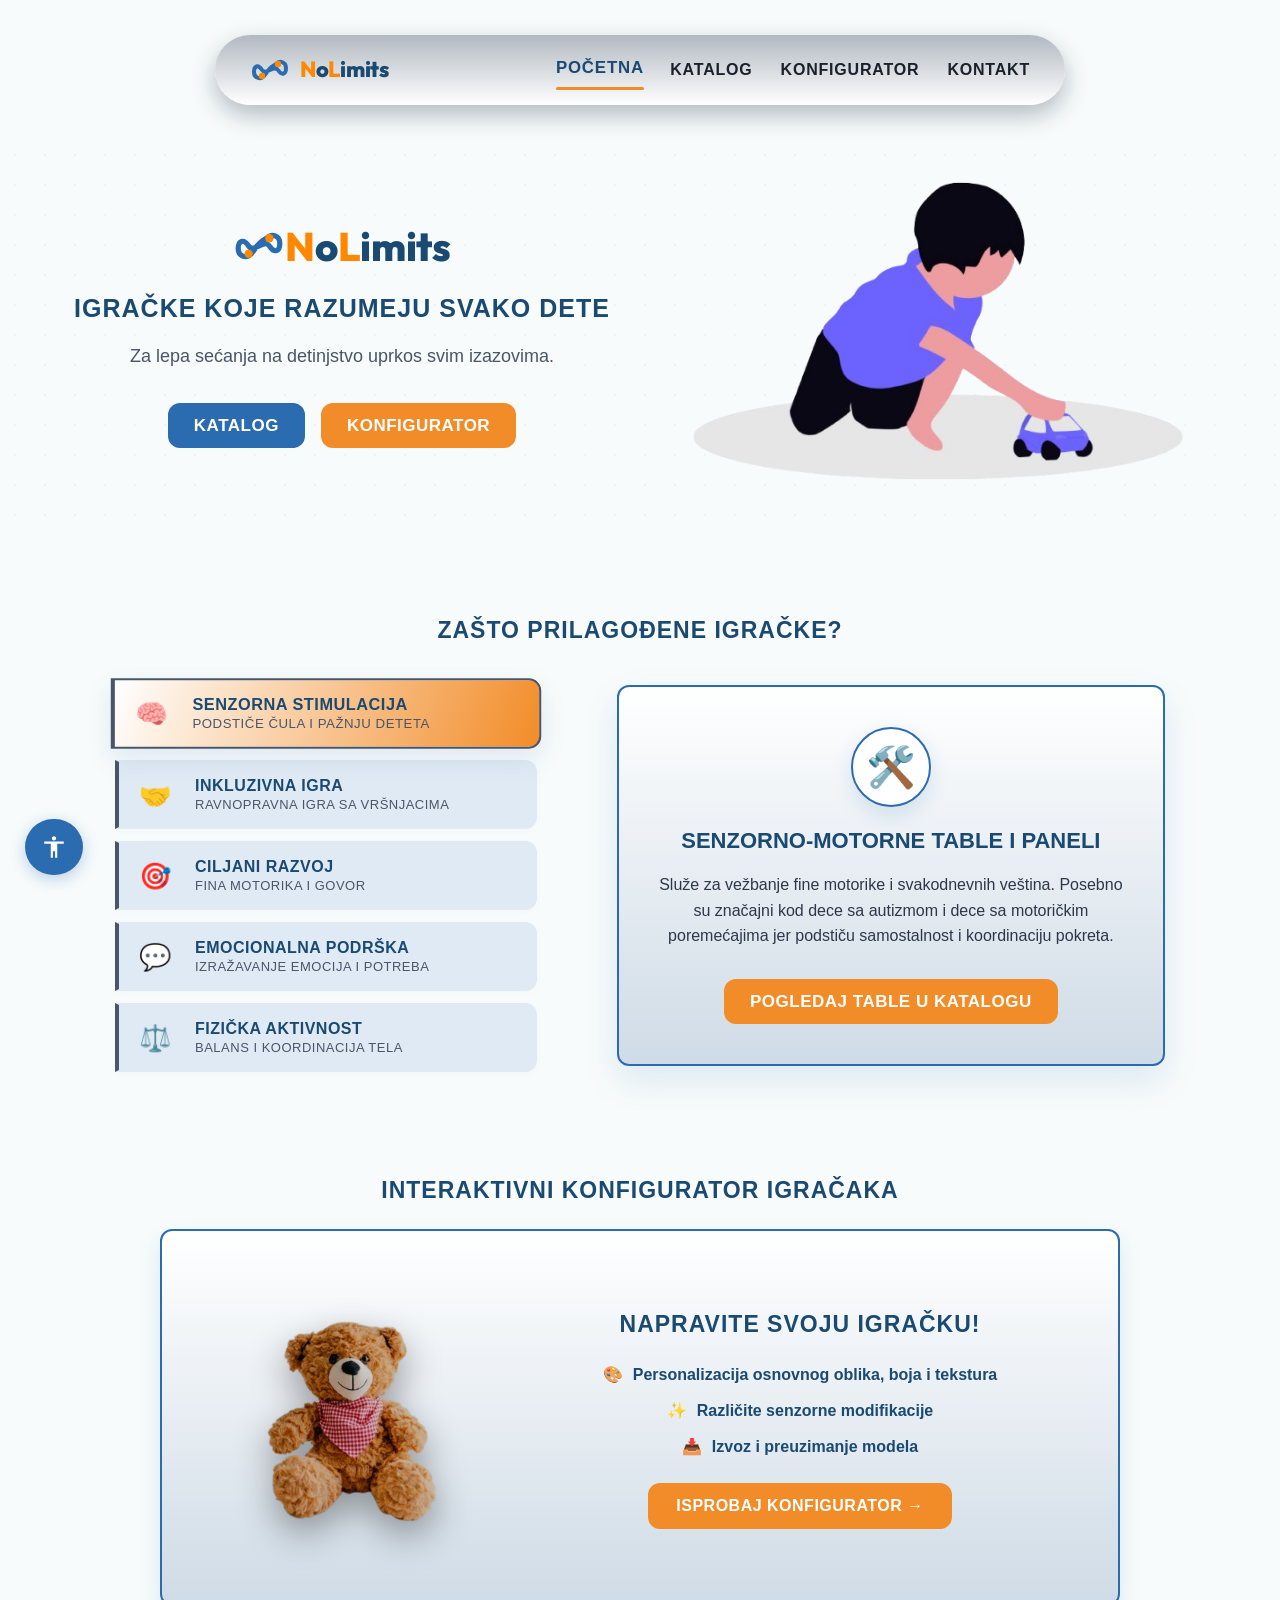
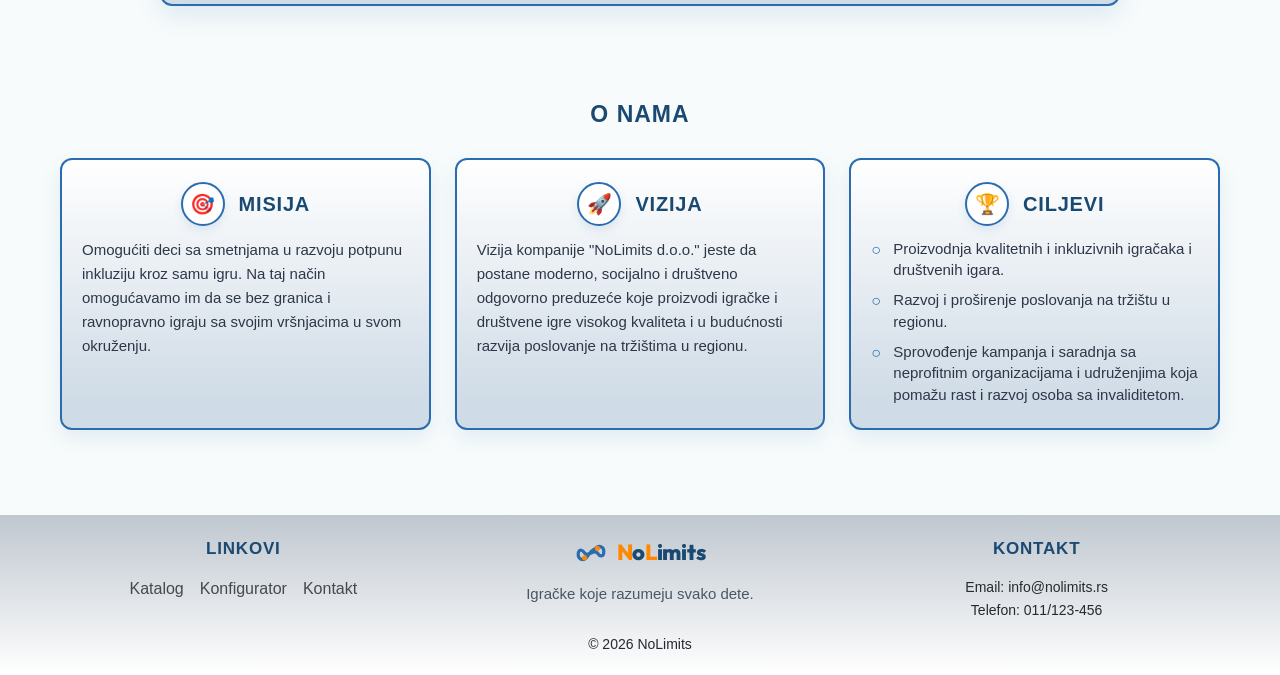
==== commit bd625e84: "Unete izmene" ====
--- a/index.html
+++ b/index.html
@@ -273,8 +273,10 @@
     <div class="values-grid">
       <!-- Misija -->
       <div class="value-card">
-        <div class="value-icon">🎯</div>
-        <h3>MISIJA</h3>
+        <div class="value-card-header">
+          <div class="value-icon">🎯</div>
+          <h3>MISIJA</h3>
+        </div>
         <p>
           Omogućiti deci sa smetnjama u razvoju potpunu inkluziju kroz samu igru. 
           Na taj način omogućavamo im da se bez granica i ravnopravno igraju sa svojim vršnjacima u svom okruženju.
@@ -283,8 +285,10 @@
 
       <!-- Vizija -->
       <div class="value-card">
-        <div class="value-icon">🚀</div>
-        <h3>VIZIJA</h3>
+        <div class="value-card-header">
+          <div class="value-icon">🚀</div>
+          <h3>VIZIJA</h3>
+        </div>
         <p>
           Vizija kompanije "NoLimits d.o.o." jeste da postane moderno, socijalno i društveno odgovorno 
           preduzeće koje proizvodi igračke i društvene igre visokog kvaliteta i u budućnosti razvija poslovanje na tržištima u regionu.
@@ -293,8 +297,10 @@
 
       <!-- Ciljevi -->
       <div class="value-card">
-        <div class="value-icon">🏆</div>
-        <h3>CILJEVI</h3>
+        <div class="value-card-header">
+          <div class="value-icon">🏆</div>
+          <h3>CILJEVI</h3>
+        </div>
         <ul class="goals-list">
           <li>Proizvodnja kvalitetnih i inkluzivnih igračaka i društvenih igara.</li>
           <li>Razvoj i proširenje poslovanja na tržištu u regionu.</li>
--- a/css/style.css
+++ b/css/style.css
@@ -34,7 +34,7 @@
   font-family: var(--font-main);
   color: var(--color-text);
   /* Vraćamo tvoju elegantnu svetlo sivu/belu boju za ceo sajt */
-  background-color: #f8fafc; 
+  background-color: #f0f8f988; 
   line-height: 1.6;
   transition: background-color 0.3s ease, color 0.3s ease;
 }
@@ -322,9 +322,9 @@
 
 .floating-header .header-inner {
   /* Nežni plavi gradient koji već postoji na sajtu */
-  background: linear-gradient(135deg, var(--color-bg-alt), #bfdbfc); 
+  background: linear-gradient(0deg, #ffffff 00%, #b1b9c1 100%); 
   border-radius: 50px; 
-  box-shadow: 0 10px 25px rgba(43, 108, 176, 0.15); 
+  box-shadow: 0 10px 25px #0923404b; 
   height: auto;
   min-height: 70px;
   padding: 10px 35px;
@@ -749,9 +749,9 @@
 
 .about-section .section-title {
   text-align: center;
-  font-size: 25px;
+  font-size: 23px;
   color: var(--color-primary-dark);
-  margin-bottom: 40px;
+  margin-bottom: 25px;
   text-transform: uppercase;
   letter-spacing: 1px;
 }
@@ -764,16 +764,26 @@
 }
 
 .value-card {
-  background: linear-gradient(180deg, #ffffff 00%, #cfdbe6 100%);
+  background: linear-gradient(180deg, #ffffff 00%, #cfdbe6 90%);
   border: 2px solid var(--color-primary);
   border-radius: var(--radius);
-  padding: 32px 24px;
+  padding: 22px 20px;
   box-shadow: 0 8px 20px rgba(43, 108, 176, 0.1);
   transition: transform 0.25s ease, box-shadow 0.25s ease;
   display: flex;
   flex-direction: column;
-  align-items: center; 
-  text-align: center;  
+  align-items: flex-start; 
+  text-align: left;  
+}
+
+/* Novi kontejner koji drži ikonicu i naslov paralelno */
+.value-card-header {
+  display: flex;
+  align-items: center;
+  justify-content: center;
+  gap: 14px;
+  margin-bottom: 12px;
+  width: 100%;
 }
 
 .value-card:hover {
@@ -782,23 +792,22 @@
 }
 
 .value-icon {
-  font-size: 24px;
-  width: 58px;
-  height: 58px;
+  font-size: 20px;
+  width: 44px;
+  height: 44px;
   background-color: #ffffff;
   border: 2px solid var(--color-primary);
   border-radius: 50%;
   display: flex;
   align-items: center;
   justify-content: center;
-  margin-bottom: 16px;
+  flex-shrink: 0;
   box-shadow: 0 4px 10px rgba(43, 108, 176, 0.12);
 }
 
 .value-card h3 {
   font-size: 20px;
   color: var(--color-primary-dark);
-  margin-bottom: 14px;
   text-transform: uppercase;
   letter-spacing: 0.8px;
 }
@@ -806,8 +815,9 @@
 .value-card p {
   color: #2d3748;
   line-height: 1.6;
-  font-size: 16px;
+  font-size: 15px;
   margin: 0;
+  text-align: left;
 }
 
 .goals-list {
@@ -823,8 +833,9 @@
   padding-left: 22px;
   margin-bottom: 8px;
   color: #2d3748;
-  font-size: 16px;
+  font-size: 15px;
   line-height: 1.45;
+  text-align: left;
 }
 
 .goals-list li:last-child {
@@ -832,7 +843,7 @@
 }
 
 .goals-list li::before {
-  content: " ->";
+  content: "○";
   position: absolute;
   left: 0;
   top: 0;
@@ -859,7 +870,7 @@
 
 /* ===================== FOOTER ===================== */
 .site-footer {
-  background: linear-gradient(0deg, #ffffff 00%, #cfdbe6 100%);
+  background: linear-gradient(0deg, #ffffff 00%, #bfc7cf 100%);
   color: #242a30;
   padding: 20px 0 20px;
 }
@@ -942,379 +953,6 @@
 }
 
 
-
-
-
-
-/* ===================== KATALOG ===================== */
-.catalog-hero {
-  background: linear-gradient(135deg, var(--color-bg-alt), #bfddff);
-  padding: 60px 0 40px;
-  text-align: center;
-}
-
-.catalog-hero h1 {
-  font-size: 25px;
-  color: var(--color-primary-dark);
-  margin-bottom: 14px;
-  text-transform: uppercase;
-}
-
-.catalog-subtitle {
-  max-width: 700px;
-  margin: 0 auto;
-  color: var(--color-text-light);
-  font-size: 16px;
-}
-
-/* ===================== NOVI GRID FILTERA NA KATALOGU (MREŽA 3x2) ===================== */
-.filters {
-  background-color: #ffffff;
-  border-bottom: 1px solid var(--color-border);
-  padding: 35px 0 25px; /* Povećan gornji padding da se sekcija odvoji od gornjeg diva */
-  position: sticky;
-  top: 80px;
-  z-index: 90;
-}
-.filters-grid {
-  display: grid;
-  grid-template-columns: repeat(3, 1fr);
-  gap: 12px;
-  max-width: 900px;
-  margin: 0 auto;
-}
-/* Smanjena, elegantnija dugmad sa plavičastim gradijentom */
-.filters-grid .filter-btn {
-  background: linear-gradient(135deg, var(--color-bg-alt), #bfdbfc);
-  border: 1px solid rgba(43, 108, 176, 0.25);
-  color: var(--color-primary-dark); /* Blža, tamnoplava boja umesto preagresivne crne */
-  padding: 8px 14px;                 /* Smanjene unutrašnje margine */
-  border-radius: var(--radius);
-  font-size: 15px;                 /* Smanjena veličina slova */
-  font-weight: 700;                  /* Umereno podebljana slova */
-  text-transform: uppercase;         /* Sva slova ostaju VELIKA */
-  letter-spacing: 0.3px;             /* Smanjen i prirodniji razmak između slova */
-  line-height: 1.25;
-  cursor: pointer;
-  transition: all 0.25s ease;
-  box-shadow: 0 2px 6px rgba(0, 0, 0, 0.04);
-}
-.filters-grid .filter-btn:hover {
-  background: linear-gradient(135deg, #bfdbfc, #9cc8fa);
-  border-color: var(--color-primary);
-  color: var(--color-primary-dark);
-  transform: translateY(-2px);
-}
-/* Aktivno dugme dobija punu primarnu plavu boju za jasnu indikaciju */
-.filters-grid .filter-btn.active {
-  background: var(--color-primary) !important;
-  border-color: var(--color-primary) !important;
-  color: #ffffff !important;
-  box-shadow: 0 4px 10px rgba(43, 108, 176, 0.25);
-}
-/* Podrška za Visoki Kontrast */
-body.high-contrast .category-block {
-  background: #000000 !important;
-  border: 2px solid #ffffff !important;
-  border-left: 6px solid #ffff00 !important;
-}
-
-body.high-contrast .category-block-content p {
-  color: #ffffff !important;
-}
-
-body.high-contrast .category-block-icon {
-  background-color: #000000 !important;
-  border: 2px solid #ffffff !important;
-}
-
-.catalog-grid-section {
-  padding: 50px 0 80px;
-}
-
-.catalog-grid {
-  display: grid;
-  grid-template-columns: repeat(3, 1fr) !important; /* Maksimalno 3 kartice u redu */
-  gap: 26px;
-  max-width: 1100px;
-  margin: 0 auto;
-}
-
-.toy-card {
-  background-color: #ffffff;
-  border: 1px solid var(--color-border);
-  border-radius: var(--radius);
-  overflow: hidden;
-  box-shadow: var(--shadow);
-  display: flex;
-  flex-direction: column;
-  transition: transform 0.2s ease;
-}
-
-.toy-card:hover {
-  transform: translateY(-6px);
-}
-.toy-card:hover .toy-card-img {
-  transform: scale(1.05);
-}
-.toy-card-image {
-  width: 100%;
-  height: 200px;
-  background-color: var(--color-bg-alt);
-  overflow: hidden;
-  display: flex;
-  align-items: center;
-  justify-content: center;
-}
-.toy-card-img {
-  width: 100%;
-  height: 100%;
-  object-fit: cover;
-  transition: transform 0.3s ease;
-}
-.toy-card-actions {
-  margin-top: 16px;
-  padding-top: 12px;
-  border-top: 1px solid var(--color-border);
-}
-.toy-card-body {
-  padding: 20px;
-  display: flex;
-  flex-direction: column;
-  flex-grow: 1;
-}
-.btn-order {
-  width: 100%;
-  font-size: 16px;
-  padding: 10px 16px;
-}
-.toy-card-body h3 {
-  font-size: 20px;
-  color: var(--color-primary-dark);
-  margin-bottom: 8px;
-}
-
-.toy-card-body p {
-  color: var(--color-text-light);
-  font-size: 16px;
-  margin-bottom: 14px;
-  flex-grow: 1;
-}
-
-.toy-tags {
-  display: flex;
-  flex-wrap: wrap;
-  gap: 8px;
-}
-
-.toy-tag {
-  background-color: #eaf2fb;
-  color: var(--color-primary-dark);
-  font-size: 14px;
-  font-weight: 600;
-  padding: 4px 10px;
-  border-radius: 20px;
-}
-
-.no-results {
-  text-align: center;
-  color: var(--color-text-light);
-  font-size: 16px;
-  padding: 40px 0;
-}
-/* ===================== MODAL PROZOR ===================== */
-.modal-overlay {
-  position: fixed;
-  top: 0;
-  left: 0;
-  width: 100%;
-  height: 100%;
-  background-color: rgba(0, 0, 0, 0.65);
-  backdrop-filter: blur(4px);
-  z-index: 10000;
-  display: flex;
-  align-items: center;
-  justify-content: center;
-  padding: 20px;
-  opacity: 0;
-  visibility: hidden;
-  transition: opacity 0.3s ease, visibility 0.3s ease;
-}
-
-.modal-overlay.open {
-  opacity: 1;
-  visibility: visible;
-}
-
-.modal-card {
-  background-color: #ffffff;
-  border-radius: var(--radius);
-  max-width: 850px;
-  width: 100%;
-  max-height: 90vh;
-  overflow-y: auto;
-  position: relative;
-  box-shadow: 0 20px 40px rgba(0, 0, 0, 0.25);
-  padding: 32px;
-  transform: translateY(-20px);
-  transition: transform 0.3s ease;
-}
-
-.modal-overlay.open .modal-card {
-  transform: translateY(0);
-}
-
-.modal-close-btn {
-  position: absolute;
-  top: 16px;
-  right: 20px;
-  background: transparent;
-  border: none;
-  font-size: 25px;
-  color: var(--color-text-light);
-  cursor: pointer;
-  line-height: 1;
-  padding: 0;
-  transition: color 0.2s ease;
-}
-
-.modal-close-btn:hover {
-  color: #e53e3e;
-}
-
-/* MODAL GRID (Leva i desna strana) */
-.modal-grid {
-  display: grid;
-  grid-template-columns: 1fr 1fr;
-  gap: 32px;
-  align-items: start;
-}
-
-/* Leva strana */
-.modal-left h2 {
-  font-size: 22px;
-  color: var(--color-primary-dark);
-  margin-bottom: 16px;
-  text-transform: uppercase;
-  line-height: 1.25;
-}
-
-.modal-image-wrapper {
-  width: 100%;
-  height: 240px;
-  border-radius: var(--radius);
-  overflow: hidden;
-  margin-bottom: 16px;
-  border: 1px solid var(--color-border);
-  background-color: var(--color-bg-alt);
-}
-
-.modal-toy-img {
-  width: 100%;
-  height: 100%;
-  object-fit: cover;
-}
-
-.modal-description {
-  color: #2d3748;
-  font-size: 16px;
-  line-height: 1.6;
-}
-
-/* Desna strana - Forma i cena */
-.modal-right {
-  display: flex;
-  flex-direction: column;
-  gap: 16px;
-  background: var(--color-bg-alt);
-  padding: 24px;
-  border-radius: var(--radius);
-  border: 1px solid var(--color-border);
-}
-
-.modal-price-box {
-  display: flex;
-  align-items: baseline;
-  gap: 10px;
-  border-bottom: 1px solid var(--color-border);
-  padding-bottom: 12px;
-}
-
-.price-label {
-  font-size: 16px;
-  font-weight: 600;
-  color: var(--color-text-light);
-}
-
-.price-amount {
-  font-size: 25px;
-  font-weight: 800;
-  color: var(--color-primary);
-}
-
-.modal-form h3 {
-  font-size: 20px;
-  color: var(--color-primary-dark);
-  margin-bottom: 14px;
-  text-transform: uppercase;
-  letter-spacing: 0.5px;
-}
-
-.modal-form .form-group {
-  margin-bottom: 12px;
-}
-
-.modal-form label {
-  display: block;
-  font-size: 16px;
-  font-weight: 600;
-  margin-bottom: 4px;
-  color: var(--color-text);
-}
-
-.modal-form .form-input {
-  width: 100%;
-  padding: 10px 12px;
-  border: 1px solid var(--color-border);
-  border-radius: 8px;
-  font-size: 16px;
-  background-color: #ffffff;
-}
-
-.btn-buy {
-  width: 100%;
-  font-size: 16px;
-  padding: 12px;
-  margin-top: 8px;
-}
-
-.buy-success-msg {
-  margin-top: 10px;
-  font-size: 16px;
-}
-
-/* Responzivnost za mobilne uređaje */
-@media (max-width: 700px) {
-  .modal-grid {
-    grid-template-columns: 1fr;
-  }
-  .modal-card {
-    padding: 20px;
-  }
-}
-
-/* High Contrast Mode za Modal */
-body.high-contrast .modal-card,
-body.high-contrast .modal-right {
-  background-color: #000000 !important;
-  border: 2px solid #ffffff !important;
-}
-
-body.high-contrast .modal-description,
-body.high-contrast .price-amount,
-body.high-contrast .modal-form label {
-  color: #ffffff !important;
-}
 /* ===================== PROMO SEKCIJA NA INDEX-U (ČISTI UX) ===================== */
 
 .configurator-promo {
@@ -1474,28 +1112,428 @@
   margin: 18px 0;
 }
 
-/* ===================== KONTAKT STRANICA STILOVI ===================== */
-
-.contact-hero {
-  background: linear-gradient(135deg, var(--color-bg-alt), #bfddff);
-  padding: 50px 0 35px;
+
+/* ===================== KATALOG ===================== */
+
+/* ===================== FILTERI (FIKSIRANI I STILIZOVANI) ===================== */
+.filters {
+  padding: 16px 0; 
+  position: relative; 
+  z-index: 10;
+  /* Senka ostaje da bi se odvojio od grid-a igračaka */
+  box-shadow: 0 0 25px rgba(43, 108, 176, 0.12);
+}
+
+/* Flexbox je ovde mnogo bolji od Grida za centriranje i protok dugmića */
+.filters-grid {
+  display: flex;
+  flex-wrap: wrap;
+  justify-content: center;
+  gap: 14px;
+  max-width: 1000px;
+  margin: 0 auto;
+}
+
+/* Modernije kartice-dugmići (pilule) */
+.filters-grid .filter-btn {
+  background: #ffffff;
+  border: 2px solid #cbd5e0;
+  color: var(--color-text-light); 
+  padding: 10px 20px;
+  border-radius: 30px; /* Zaobljene ivice (pilule) izgledaju mnogo profi za filtere */
+  font-size: 14px;
+  font-weight: 700;
+  text-transform: uppercase;
+  letter-spacing: 0.5px;
+  cursor: pointer;
+  transition: all 0.3s ease;
+  box-shadow: 0 2px 6px rgba(0, 0, 0, 0.02);
+}
+
+.filters-grid .filter-btn:hover {
+  background: #f0f6fc;
+  border-color: var(--color-primary);
+  color: var(--color-primary-dark);
+  transform: translateY(-2px);
+}
+
+/* Aktivan filter dobija tvoj prepoznatljivi akcentni gradient */
+.filters-grid .filter-btn.active {
+  background: linear-gradient(180deg, #ffffff 0%, var(--color-accent) 100%) !important;
+  border-color: #4a5568 !important;
+  color: #1a202c !important;
+  box-shadow: 0 6px 15px rgba(242, 140, 40, 0.25) !important;
+  transform: scale(1.05);
+}
+
+/* ===================== KARTICE IGRAČAKA (MINIMALIZAM KAO SA SLIKE) ===================== */
+.catalog-grid-section {
+  padding: 50px 0 80px;
+}
+
+.catalog-grid {
+  display: grid;
+  grid-template-columns: repeat(4, 1fr) !important; /* 4 u redu, kao na tvojoj slici */
+  gap: 40px 24px; /* Veći razmak po vertikali za prozračnost */
+  max-width: 1250px;
+  margin: 0 auto;
+}
+
+.toy-card {
+  background-color: transparent;
+  border: none; /* Potpuno uklanjamo okvir oko cele kartice */
+  border-radius: 0;
+  box-shadow: none; /* Uklanjamo senku oko kartice */
+  display: flex;
+  flex-direction: column;
+  transition: transform 0.2s ease;
+}
+
+.toy-card:hover {
+  transform: translateY(-4px); /* Suptilno podizanje nagore na hover */
+}
+
+.toy-card-image {
+  width: 100%;
+  height: 250px; 
+  background-color: #ffffff; /* Bela pozadina iza slike da bi se utopila */
+  display: flex;
+  align-items: center;
+  justify-content: center;
+  border-radius: 8px; /* Vrlo blago zaobljeno */
+  padding: 10px; 
+  margin-bottom: 16px; /* Razmak između slike i teksta */
+  /* Jedva primetna senka samo na slici da je odvoji od plavičaste pozadine sajta */
+  box-shadow: 0 4px 15px rgba(0,0,0,0.03); 
+}
+
+.toy-card-img {
+  width: 100%;
+  height: 100%;
+  object-fit: contain; /* Slike se savršeno uklapaju, bez sečenja */
+  transition: transform 0.3s ease;
+}
+
+.toy-card:hover .toy-card-img {
+  transform: scale(1.04);
+}
+
+.toy-card-body {
+  padding: 0 4px; /* Tekst je poravnat sa ivicom slike */
+  display: flex;
+  flex-direction: column;
+  align-items: flex-start; /* LEVO PORAVNANJE */
+  text-align: left;  
+  flex-grow: 1;
+}
+
+/* Grupa kojoj pripada (sitno iznad naslova) */
+.toy-category {
+  font-size: 11px;
+  color: #718096;
+  text-transform: uppercase;
+  letter-spacing: 0.5px;
+  margin-bottom: 6px;
+}
+
+/* Naslov */
+.toy-card-body h3 {
+  font-size: 16px; /* Sveden, elegantan naslov kao na slici */
+  font-weight: 500; 
+  color: #1a202c;
+  margin-bottom: 6px;
+  line-height: 1.4;
+}
+
+/* Cena */
+.toy-price {
+  font-size: 14px;
+  color: #a0aec0; /* Diskretna siva boja kao na tvojoj slici */
+  font-weight: 500;
+  margin-bottom: 16px;
+}
+
+.toy-card-actions {
+  margin-top: auto; 
+  width: 100%;
+}
+
+/* Narandžasto dugme sa tvojim gradijentom, usko i profi */
+.btn-order {
+  width: auto; /* Ne razvlači se preko cele širine, lepše je */
+  display: inline-block;
+  font-size: 13px;
+  padding: 10px 22px;
+  border-radius: 6px; 
+  background: linear-gradient(110deg, var(--color-secondary) 0%, var(--color-accent) 100%);
+  color: #ffffff !important;
+  border: none;
+  box-shadow: 0 4px 12px rgba(242, 140, 40, 0.2);
+  transition: all 0.2s ease;
+  font-weight: 700;
+  text-transform: uppercase;
+}
+
+.btn-order:hover {
+  background: linear-gradient(110deg, var(--color-accent) 0%, #d67a20 100%);
+  transform: translateY(-2px);
+  box-shadow: 0 6px 16px rgba(242, 140, 40, 0.3);
+}
+
+/* Responzivnost za novi Grid (dodaj ovo da bi prelamalo lepo na telefonima) */
+@media (max-width: 1100px) {
+  .catalog-grid {
+    grid-template-columns: repeat(3, 1fr) !important;
+  }
+}
+@media (max-width: 768px) {
+  .catalog-grid {
+    grid-template-columns: repeat(2, 1fr) !important;
+  }
+}
+@media (max-width: 480px) {
+  .catalog-grid {
+    grid-template-columns: 1fr !important;
+  }
+}
+.no-results {
   text-align: center;
-}
-
-.contact-hero h1 {
-  font-size: 25px;
-  text-transform: uppercase;
-  color: var(--color-primary-dark);
-  margin-bottom: 12px;
-}
-
-.contact-subtitle {
-  max-width: 680px;
-  margin: 0 auto;
   color: var(--color-text-light);
   font-size: 16px;
-  line-height: 1.5;
-}
+  padding: 40px 0;
+}
+/* ===================== MODAL PROZOR (REDIZAJN) ===================== */
+.modal-overlay {
+  position: fixed;
+  top: 0;
+  left: 0;
+  width: 100%;
+  height: 100%;
+  background-color: rgba(26, 32, 44, 0.75); /* Tamnija, elegantnija pozadina sa blur-om */
+  backdrop-filter: blur(5px);
+  z-index: 10000;
+  display: flex;
+  align-items: center;
+  justify-content: center;
+  padding: 20px;
+  opacity: 0;
+  visibility: hidden;
+  transition: all 0.3s ease;
+}
+
+.modal-overlay.open {
+  opacity: 1;
+  visibility: visible;
+}
+
+.modal-card {
+  background-color: #ffffff;
+  border-radius: 16px;
+  max-width: 900px; /* Širi, prozračniji prozor */
+  width: 100%;
+  max-height: 85vh;
+  overflow-y: auto;
+  position: relative;
+  box-shadow: 0 25px 50px rgba(0, 0, 0, 0.25);
+  padding: 36px;
+  transform: translateY(15px);
+  transition: transform 0.3s ease;
+}
+
+.modal-overlay.open .modal-card {
+  transform: translateY(0);
+}
+
+.modal-close-btn {
+  position: absolute;
+  top: 20px;
+  right: 24px;
+  background: #f1f5f9;
+  border: none;
+  width: 36px;
+  height: 36px;
+  border-radius: 50%;
+  font-size: 20px;
+  color: var(--color-text);
+  cursor: pointer;
+  display: flex;
+  align-items: center;
+  justify-content: center;
+  transition: all 0.2s ease;
+}
+
+.modal-close-btn:hover {
+  background: #e2e8f0;
+  color: #e53e3e;
+}
+
+/* GRID: Leva i desna strana */
+.modal-grid {
+  display: grid;
+  grid-template-columns: 1.1fr 1fr;
+  gap: 36px;
+  align-items: start;
+}
+
+/* Leva strana (Slika i opis) */
+.modal-left h2 {
+  font-size: 20px;
+  color: var(--color-primary-dark);
+  margin-bottom: 16px;
+  text-transform: uppercase;
+  line-height: 1.3;
+}
+
+.modal-image-wrapper {
+  width: 100%;
+  height: 260px; /* Fiksna visina kontejnera za sliku */
+  border-radius: 12px;
+  overflow: hidden;
+  margin-bottom: 16px;
+  border: 1px solid var(--color-border);
+  background-color: #f8fafc; /* Čista svetla pozadina */
+  display: flex;
+  align-items: center;
+  justify-content: center;
+  padding: 12px;
+}
+
+.modal-toy-img {
+  width: 100%;
+  height: 100%;
+  object-fit: contain; /* KLJUČNO: Vidi se cela slika bez isecanja! */
+}
+
+.modal-description {
+  color: #4a5568;
+  font-size: 14px;
+  line-height: 1.6;
+}
+
+/* Desna strana (Cena i kompaktna forma) */
+.modal-right {
+  display: flex;
+  flex-direction: column;
+  gap: 14px;
+  background: #f8fafc;
+  padding: 24px;
+  border-radius: 12px;
+  border: 1px solid var(--color-border);
+}
+
+.modal-price-box {
+  display: flex;
+  align-items: baseline;
+  gap:10px;
+  border-bottom: 1px solid var(--color-border);
+  padding-bottom: 10px;
+}
+
+.price-label {
+  font-size: 15px;
+  font-weight: 600;
+  color: var(--color-text-light);
+}
+
+.price-amount {
+  font-size: 22px;
+  font-weight: 700;
+  color: var(--color-accent);
+}
+
+.modal-form h3 {
+  font-size: 16px;
+  color: var(--color-primary-dark);
+  margin-bottom: 10px;
+  text-transform: uppercase;
+  letter-spacing: 0.5px;
+}
+
+.modal-form .form-group {
+  margin-bottom: 10px; /* Zbijenije da ne bude predugačko */
+}
+
+.modal-form label {
+  display: block;
+  font-size: 13px;
+  font-weight: 700;
+  margin-bottom: 4px;
+  color: var(--color-text);
+  text-transform: uppercase;
+}
+
+.modal-form .form-input {
+  width: 100%;
+  padding: 9px 12px;
+  border: 1px solid var(--color-border);
+  border-radius: 8px;
+  font-size: 14px;
+  background-color: #ffffff;
+  transition: border-color 0.2s ease;
+}
+
+.modal-form .form-input:focus {
+  outline: none;
+  border-color: var(--color-primary);
+}
+
+/* Narandžasto dugme u modalu da prati stil sajta */
+.btn-buy {
+  width: 100%;
+  font-size: 14px;
+  padding: 12px;
+  margin-top: 6px;
+  border-radius: 8px;
+  background: linear-gradient(110deg, var(--color-secondary) 0%, var(--color-accent) 100%);
+  color: #ffffff !important;
+  border: none;
+  box-shadow: 0 4px 12px rgba(242, 140, 40, 0.25);
+  transition: all 0.2s ease;
+  font-weight: 700;
+  text-transform: uppercase;
+}
+
+.btn-buy:hover {
+  background: linear-gradient(110deg, var(--color-accent) 0%, #d67a20 100%);
+  transform: translateY(-2px);
+  box-shadow: 0 6px 16px rgba(242, 140, 40, 0.35);
+}
+
+.buy-success-msg {
+  margin-top: 8px;
+  font-size: 13px;
+  color: #38a169;
+  font-weight: 600;
+  text-align: center;
+}
+
+/* Responzivnost za modal */
+@media (max-width: 768px) {
+  .modal-grid {
+    grid-template-columns: 1fr;
+    gap: 20px;
+  }
+  .modal-card {
+    padding: 20px;
+    max-height: 90vh;
+  }
+}
+
+/* High Contrast Mode za Modal */
+body.high-contrast .modal-card,
+body.high-contrast .modal-right {
+  background-color: #000000 !important;
+  border: 2px solid #ffffff !important;
+}
+
+body.high-contrast .modal-description,
+body.high-contrast .price-amount,
+body.high-contrast .modal-form label {
+  color: #ffffff !important;
+}
+
+
+/* ===================== KONTAKT STRANICA STILOVI ===================== */
 
 .contact-section {
   padding: 50px 0 80px;
@@ -1569,7 +1607,6 @@
 }
 
 .form-actions .btn {
-  width: 100%;
   padding: 14px;
   font-size: 16px;
 }
@@ -1583,7 +1620,7 @@
 
 /* Desna strana - Podaci o portalu */
 .contact-info {
-  background: linear-gradient(135deg, var(--color-bg-alt), #bfddff);
+  background: linear-gradient(180deg, #ffffff 00%, #cfdbe6 100%); 
 }
 
 .contact-info-item {
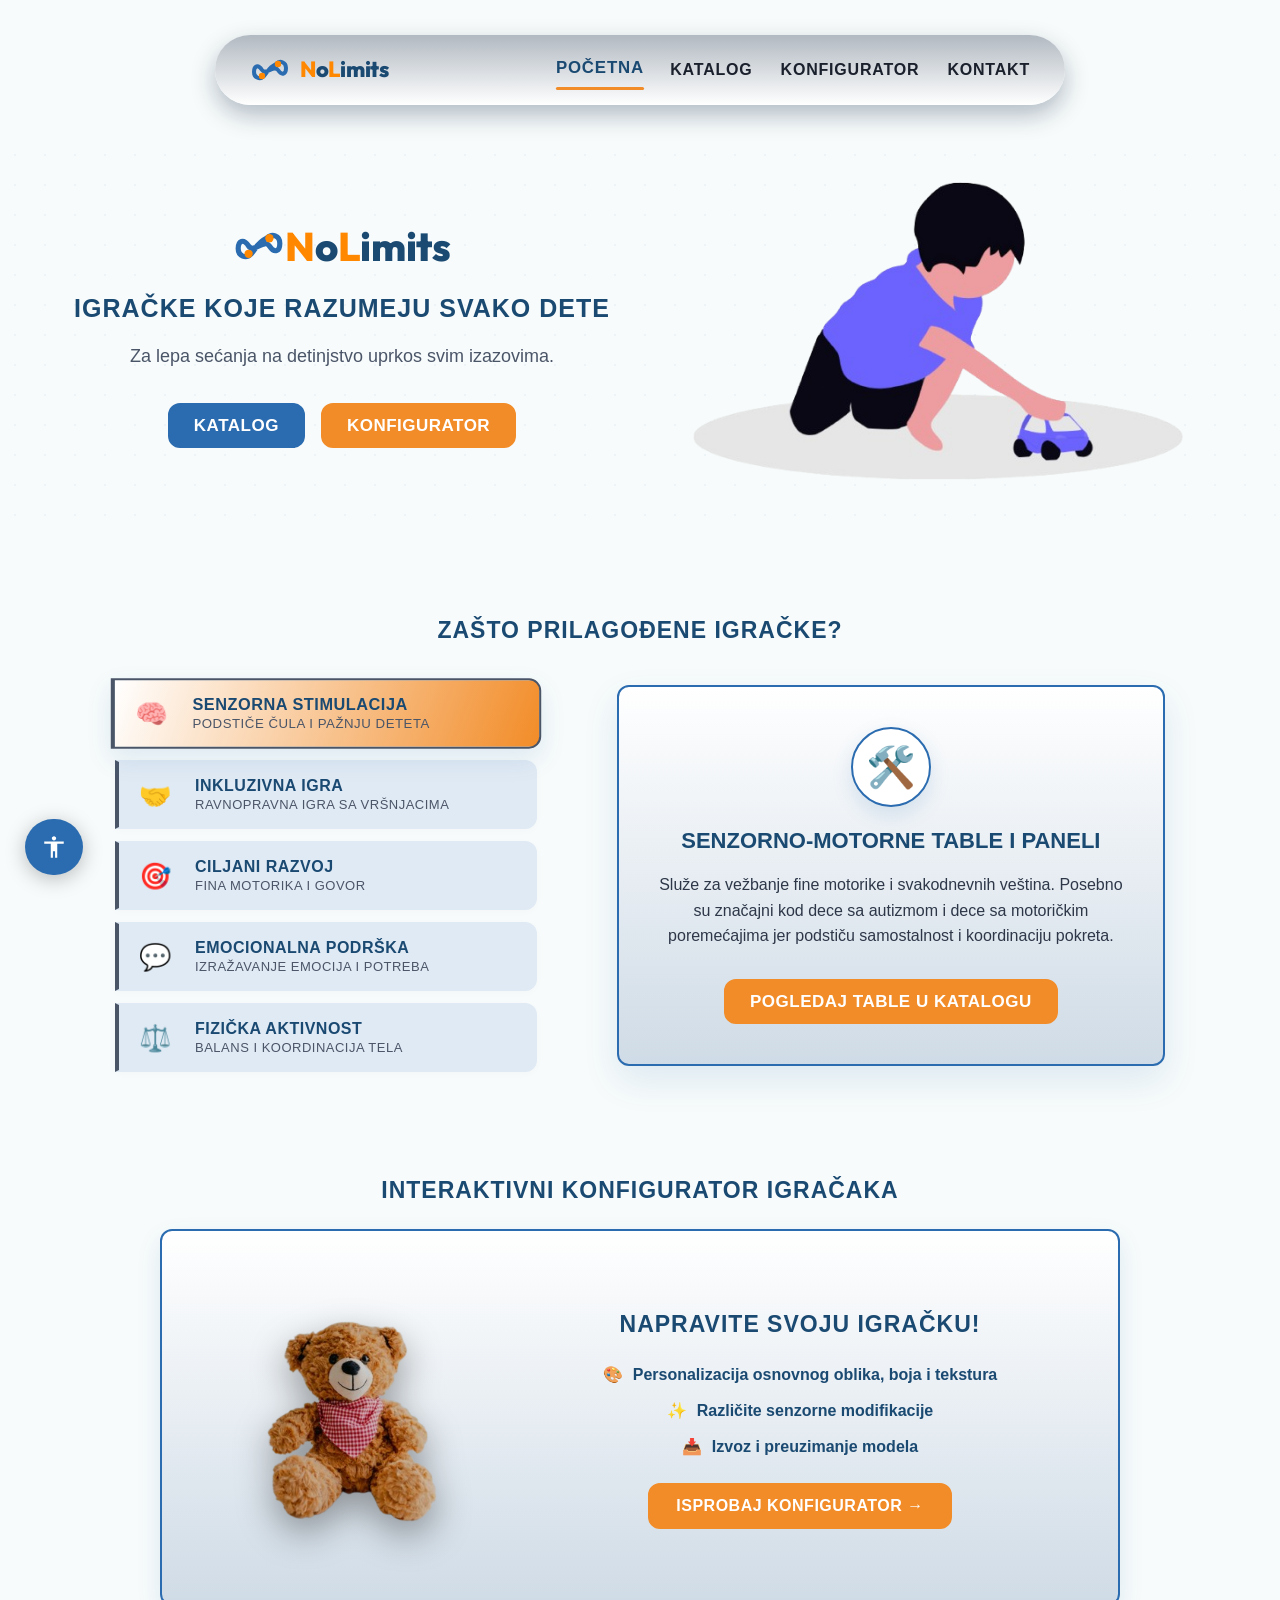
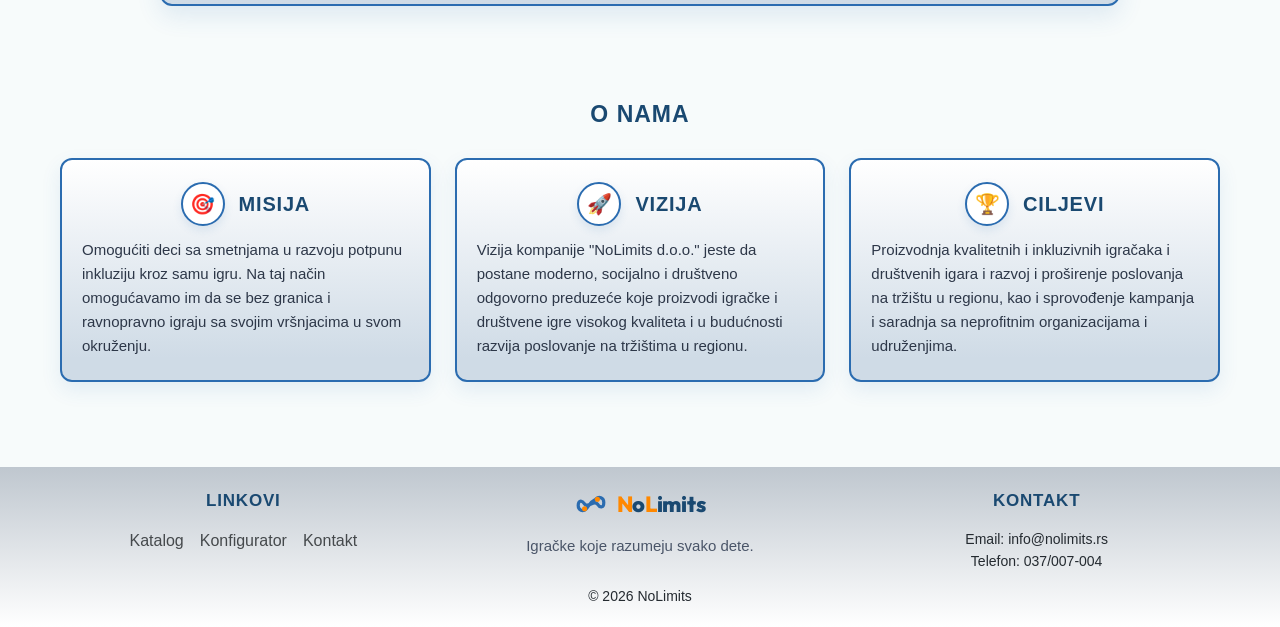
==== commit fc716ae1: "Unete izmene" ====
--- a/index.html
+++ b/index.html
@@ -1,349 +1,430 @@
 <!DOCTYPE html>
 <html lang="sr">
+
 <head>
   <meta charset="UTF-8">
   <meta name="viewport" content="width=device-width, initial-scale=1.0">
   <title>Portal igračaka za decu sa smetnjama u razvoju — NoLimits</title>
-  <meta name="description" content="Web portal za igračke prilagođene deci sa smetnjama u razvoju - katalog, konfigurator i saveti za roditelje.">
+  <meta name="description"
+    content="Web portal za igračke prilagođene deci sa smetnjama u razvoju - katalog, konfigurator i saveti za roditelje.">
   <link rel="stylesheet" href="css/style.css">
 
   <!-- Google Font: Outfit za zakrivljen i moderan logo -->
-<link rel="preconnect" href="https://fonts.googleapis.com">
-<link rel="preconnect" href="https://fonts.gstatic.com" crossorigin>
-<link href="https://fonts.googleapis.com/css2?family=Outfit:wght@700;800&display=swap" rel="stylesheet">
+  <link rel="preconnect" href="https://fonts.googleapis.com">
+  <link rel="preconnect" href="https://fonts.gstatic.com" crossorigin>
+  <link href="https://fonts.googleapis.com/css2?family=Outfit:wght@700;800&display=swap" rel="stylesheet">
 </head>
+
 <body>
 
-<!-- ===================== ACCESSIBILITY DUGME I WIDGET ===================== -->
-<!-- 1. Lebdeće dugme u uglu -->
-<button id="accessibility-trigger" class="access-trigger-btn" aria-label="Otvori opcije pristupačnosti">
-  <svg class="access-icon" viewBox="0 0 24 24" xmlns="http://www.w3.org/2000/svg">
-    <path fill="currentColor" d="M12 2c1.1 0 2 .9 2 2s-.9 2-2 2-2-.9-2-2 .9-2 2-2zm9 7h-6v13h-2v-6h-2v6H9V9H3V7h18v2z"/>
-  </svg>
-  <span class="access-text">Opcije pristupačnosti</span>
-</button>
-
-<!-- 2. Iskačući panel (Widget) -->
-<div id="accessibility-widget" class="access-widget" aria-hidden="true">
-  <div class="access-widget-header">
-    <h3>Pristupačnost</h3>
-    <button id="close-accessibility" aria-label="Zatvori">✖</button>
+  <!-- ===================== ACCESSIBILITY DUGME I WIDGET ===================== -->
+  <button id="accessibility-trigger" class="access-trigger-btn" aria-label="Otvori opcije pristupačnosti">
+    <svg class="access-icon" viewBox="0 0 24 24" xmlns="http://www.w3.org/2000/svg">
+      <path fill="currentColor"
+        d="M12 2c1.1 0 2 .9 2 2s-.9 2-2 2-2-.9-2-2 .9-2 2-2zm9 7h-6v13h-2v-6h-2v6H9V9H3V7h18v2z" />
+    </svg>
+    <span class="access-text">Opcije pristupačnosti</span>
+  </button>
+
+  <div id="accessibility-widget" class="access-widget" aria-hidden="true">
+    <div class="access-widget-header">
+      <h3>Pristupačnost</h3>
+      <button id="close-accessibility" aria-label="Zatvori">✖</button>
+    </div>
+
+    <div class="access-widget-body">
+
+      <div class="access-section-title">Boje i kontrast</div>
+      <div class="access-grid">
+        <button class="access-grid-btn" id="btn-monochrome">
+          <span class="access-grid-icon">⬛</span>
+          <span class="access-grid-label">Monohrom</span>
+        </button>
+        <button class="access-grid-btn" id="btn-dark-contrast">
+          <span class="access-grid-icon">🖤</span>
+          <span class="access-grid-label">Tamni kontrast</span>
+        </button>
+        <button class="access-grid-btn" id="btn-bright-contrast">
+          <span class="access-grid-icon">☀️</span>
+          <span class="access-grid-label">Svetli kontrast</span>
+        </button>
+        <button class="access-grid-btn" id="btn-low-sat">
+          <span class="access-grid-icon">🧊</span>
+          <span class="access-grid-label">Niska saturacija</span>
+        </button>
+        <button class="access-grid-btn" id="btn-high-sat">
+          <span class="access-grid-icon">🎨</span>
+          <span class="access-grid-label">Visoka saturacija</span>
+        </button>
+      </div>
+
+      <div class="access-section-title">Tekst i razmaci</div>
+      <div class="access-scaler-group">
+        <div class="scaler-label">Veličina slova:</div>
+        <div class="scaler-controls">
+          <button id="btn-font-decrease" class="scaler-btn">-</button>
+          <span id="font-size-display" class="scaler-val">100%</span>
+          <button id="btn-font-increase" class="scaler-btn">+</button>
+        </div>
+      </div>
+
+      <div class="access-scaler-group">
+        <div class="scaler-label">Prored:</div>
+        <div class="scaler-controls">
+          <button id="btn-line-decrease" class="scaler-btn">-</button>
+          <span id="line-space-display" class="scaler-val">Normal</span>
+          <button id="btn-line-increase" class="scaler-btn">+</button>
+        </div>
+      </div>
+
+      <div class="access-scaler-group">
+        <div class="scaler-label">Razmak reči:</div>
+        <div class="scaler-controls">
+          <button id="btn-word-decrease" class="scaler-btn">-</button>
+          <span id="word-space-display" class="scaler-val">Normal</span>
+          <button id="btn-word-increase" class="scaler-btn">+</button>
+        </div>
+      </div>
+
+      <div class="access-grid" style="margin-top: 12px;">
+        <button class="access-grid-btn" id="btn-dyslexia-font">
+          <span class="access-grid-icon">📖</span>
+          <span class="access-grid-label">OpenDyslexic</span>
+        </button>
+        <button class="access-grid-btn" id="btn-highlight-links">
+          <span class="access-grid-icon">🔗</span>
+          <span class="access-grid-label">Istakni linkove</span>
+        </button>
+      </div>
+
+      <div class="access-section-title">Alati</div>
+      <div class="access-grid">
+        <button class="access-grid-btn" id="btn-virtual-keyboard" style="grid-column: span 2;">
+          <span class="access-grid-icon">⌨️</span>
+          <span class="access-grid-label">Virtuelna tastatura</span>
+        </button>
+      </div>
+
+    </div>
+
+    <div class="access-widget-footer">
+      <button id="btn-reset-accessibility" class="access-reset-btn">Poništi sva podešavanja</button>
+    </div>
   </div>
-  
-  <div class="access-widget-body">
-    <div class="access-grid">
-      <!-- Opcija 1 -->
-      <button class="access-grid-btn" id="btn-font-increase">
-        <span class="access-grid-icon">A+</span>
-        <span class="access-grid-label">Povećaj font</span>
-      </button>
-      <!-- Opcija 2 -->
-      <button class="access-grid-btn" id="btn-font-decrease">
-        <span class="access-grid-icon">A-</span>
-        <span class="access-grid-label">Smanji font</span>
-      </button>
-      <!-- Opcija 3 -->
-      <button class="access-grid-btn" id="btn-high-contrast">
-        <span class="access-grid-icon">🌓</span>
-        <span class="access-grid-label">Visoki kontrast</span>
-      </button>
-      <!-- Opcija 4 -->
-      <button class="access-grid-btn" id="btn-dyslexia-font">
-        <span class="access-grid-icon">📖</span>
-        <span class="access-grid-label">Font za disleksiju</span>
-      </button>
-      <!-- Opcija 5 -->
-      <button class="access-grid-btn" id="btn-spacing">
-        <span class="access-grid-icon">↔</span>
-        <span class="access-grid-label">Razmak slova</span>
-      </button>
-      <!-- Opcija 6 -->
-      <button class="access-grid-btn" id="btn-pause-anim">
-        <span class="access-grid-icon">⏸</span>
-        <span class="access-grid-label">Pauziraj animacije</span>
-      </button>
+
+  <div id="virtual-keyboard-modal" class="vk-modal" hidden>
+    <div class="vk-header">
+      <h4>Virtuelna tastatura</h4>
+      <button id="vk-close">✕</button>
+    </div>
+    <div class="vk-body">
+      <input type="text" id="vk-input" placeholder="Kliknite tastere ispod..." readonly>
+      <div class="vk-keys">
+        <button class="vk-key">1</button><button class="vk-key">2</button><button class="vk-key">3</button><button
+          class="vk-key">4</button><button class="vk-key">5</button><button class="vk-key">6</button><button
+          class="vk-key">7</button><button class="vk-key">8</button><button class="vk-key">9</button><button
+          class="vk-key">0</button>
+        <button class="vk-key">Q</button><button class="vk-key">W</button><button class="vk-key">E</button><button
+          class="vk-key">R</button><button class="vk-key">T</button><button class="vk-key">Y</button><button
+          class="vk-key">U</button><button class="vk-key">I</button><button class="vk-key">O</button><button
+          class="vk-key">P</button>
+        <button class="vk-key">A</button><button class="vk-key">S</button><button class="vk-key">D</button><button
+          class="vk-key">F</button><button class="vk-key">G</button><button class="vk-key">H</button><button
+          class="vk-key">J</button><button class="vk-key">K</button><button class="vk-key">L</button>
+        <button class="vk-key">Z</button><button class="vk-key">X</button><button class="vk-key">C</button><button
+          class="vk-key">V</button><button class="vk-key">B</button><button class="vk-key">N</button><button
+          class="vk-key">M</button>
+        <button class="vk-key vk-space">SPACE</button><button class="vk-key vk-clear">CLR</button>
+      </div>
     </div>
   </div>
-  
-  <div class="access-widget-footer">
-    <button id="btn-reset-accessibility" class="access-reset-btn">Poništi podešavanja</button>
-  </div>
-</div>
-
-<!-- ===================== FLOATING HEADER ===================== -->
-<header class="site-header floating-header">
-  <div class="container header-inner">
-    <a href="index.html" class="logo" aria-label="NoLimits Početna">
-      <svg width="40" height="40" viewBox="0 0 100 100" fill="none" xmlns="http://www.w3.org/2000/svg" aria-hidden="true">
-        <path d="M 30,50 C 20,35 10,40 10,55 C 10,70 25,75 35,65 C 45,55 45,45 65,35 C 75,25 90,30 90,45 C 90,60 80,65 70,50 C 60,35 40,65 30,50 Z" 
-              stroke="var(--color-primary)" stroke-width="10" stroke-linecap="round" stroke-linejoin="round"/>
-        <circle cx="70" cy="35" r="8" fill="var(--color-secondary)" />
-        <circle cx="30" cy="65" r="8" fill="var(--color-secondary)" />
-      </svg>
-      <span class="logo-text"><span class="logo-accent">N</span>o<span class="logo-accent">L</span>imits</span>
-    </a>
-
-    <nav class="main-nav" aria-label="Glavna navigacija">
-      <ul>
-        <li><a href="index.html" class="active">Početna</a></li>
-        <li><a href="catalog.html">Katalog</a></li>
-        <li><a href="configurator.html">Konfigurator</a></li>
-        <li><a href="contact.html">Kontakt</a></li>
-      </ul>
-    </nav>
-  </div>
-</header>
-
-<main>
-<!-- ===================== HERO SEKCIJA ===================== -->
-<section class="hero hero-split hero-watermark">
-  <div class="container hero-split-inner">
-    
-    <div class="hero-text-content">
-      <div class="hero-logo-brand" aria-hidden="true">
-        <svg width="52" height="52" viewBox="0 0 100 100" fill="none" xmlns="http://www.w3.org/2000/svg">
-          <path d="M 30,50 C 20,35 10,40 10,55 C 10,70 25,75 35,65 C 45,55 45,45 65,35 C 75,25 90,30 90,45 C 90,60 80,65 70,50 C 60,35 40,65 30,50 Z" 
-                stroke="var(--color-primary)" stroke-width="10" stroke-linecap="round" stroke-linejoin="round"/>
+
+  <!-- ===================== FLOATING HEADER ===================== -->
+  <header class="site-header floating-header">
+    <div class="container header-inner">
+      <a href="index.html" class="logo" aria-label="NoLimits Početna">
+        <svg width="40" height="40" viewBox="0 0 100 100" fill="none" xmlns="http://www.w3.org/2000/svg"
+          aria-hidden="true">
+          <path
+            d="M 30,50 C 20,35 10,40 10,55 C 10,70 25,75 35,65 C 45,55 45,45 65,35 C 75,25 90,30 90,45 C 90,60 80,65 70,50 C 60,35 40,65 30,50 Z"
+            stroke="var(--color-primary)" stroke-width="10" stroke-linecap="round" stroke-linejoin="round" />
           <circle cx="70" cy="35" r="8" fill="var(--color-secondary)" />
           <circle cx="30" cy="65" r="8" fill="var(--color-secondary)" />
         </svg>
-        <span class="logo-text hero-logo-text"><span class="logo-accent">N</span>o<span class="logo-accent">L</span>imits</span>
-      </div>
-
-      <h1>Igračke koje razumeju svako dete</h1>
-      <p class="hero-subtitle">
-        Za lepa sećanja na detinjstvo uprkos svim izazovima.
-      </p>
-      <div class="hero-actions">
-        <!-- Promenjeno u btn-accent za novu koralnu boju -->
-        <a href="catalog.html" class="btn btn-primary">KATALOG</a>
-        <a href="configurator.html" class="btn btn-accent">KONFIGURATOR</a>
-      </div>
-    </div>
-
-    <div class="hero-image-container">
-      <img src="slike/draw2.png" alt="Ilustracija prilagođenih igračaka" class="hero-split-img">
-    </div>
-
-  </div>
-</section>
-<!-- ===================== INTERAKTIVNE KATEGORIJE I RAZLOZI ===================== -->
-<section class="interactive-explore-section" aria-labelledby="explore-naslov">
-  <div class="container">
-    
-    <div class="explore-header">
-      <h2 id="explore-naslov" class="section-title">Zašto prilagođene igračke?</h2>
-      <!-- <p class="section-subtitle">Kliknite na razloge sa leve strane da otkrijete kako naše igračke rešavaju konkretne razvojne izazove.</p>-->
-    </div>
-
-    <div class="explore-grid">
-      
-      <!-- LEVA STRANA: TABOVI (RAZLOZI) -->
-      <div class="explore-tabs" role="tablist">
-        
-        <button class="explore-tab active" data-target="panel-senzorna" role="tab" aria-selected="true">
-          <span class="tab-icon">🧠</span>
-          <div class="tab-text">
-            <strong>Senzorna stimulacija</strong>
-            <span>Podstiče čula i pažnju deteta</span>
-          </div>
-        </button>
-
-        <button class="explore-tab" data-target="panel-inkluzija" role="tab" aria-selected="false">
-          <span class="tab-icon">🤝</span>
-          <div class="tab-text">
-            <strong>Inkluzivna igra</strong>
-            <span>Ravnopravna igra sa vršnjacima</span>
-          </div>
-        </button>
-
-        <button class="explore-tab" data-target="panel-razvoj" role="tab" aria-selected="false">
-          <span class="tab-icon">🎯</span>
-          <div class="tab-text">
-            <strong>Ciljani razvoj</strong>
-            <span>Fina motorika i govor</span>
-          </div>
-        </button>
-
-        <button class="explore-tab" data-target="panel-emocije" role="tab" aria-selected="false">
-          <span class="tab-icon">💬</span>
-          <div class="tab-text">
-            <strong>Emocionalna podrška</strong>
-            <span>Izražavanje emocija i potreba</span>
-          </div>
-        </button>
-
-        <button class="explore-tab" data-target="panel-motorika" role="tab" aria-selected="false">
-          <span class="tab-icon">⚖️</span>
-          <div class="tab-text">
-            <strong>Fizička aktivnost</strong>
-            <span>Balans i koordinacija tela</span>
-          </div>
-        </button>
-
-      </div>
-
-      <!-- DESNA STRANA: PANELI (KATEGORIJE IGRAČAKA) -->
-      <div class="explore-content-area">
-        
-        <!-- Panel 1: Senzorna -->
-        <div class="explore-panel active" id="panel-senzorna" role="tabpanel">
-          <div class="panel-icon-large">🛠️</div>
-          <h3>Senzorno-motorne table i paneli</h3>
-          <p>Služe za vežbanje fine motorike i svakodnevnih veština. Posebno su značajni kod dece sa autizmom i dece sa motoričkim poremećajima jer podstiču samostalnost i koordinaciju pokreta.</p>
-          <a href="catalog.html?tip=table" class="btn btn-accent">Pogledaj table u katalogu</a>
-        </div>
-
-        <!-- Panel 2: Inkluzija -->
-        <div class="explore-panel" id="panel-inkluzija" role="tabpanel" hidden>
-          <div class="panel-icon-large">🎲</div>
-          <h3>Taktilne i visokokontrastne društvene igre</h3>
-          <p>Inkluzivne društvene igre poput "Ne ljuti se čoveče" ili "IX-OX" koje deca sa invaliditetom ravnopravno igraju sa vršnjacima. Posebno su značajne za slepu, slabovidu i decu sa ADHD-om.</p>
-          <a href="catalog.html?tip=taktilne" class="btn btn-accent">Pogledaj igre u katalogu</a>
-        </div>
-
-        <!-- Panel 3: Razvoj -->
-        <div class="explore-panel" id="panel-razvoj" role="tabpanel" hidden>
-          <div class="panel-icon-large">✏️</div>
-          <h3>Logopedski i grafomotorički šabloni</h3>
-          <p>Didaktičke table za "prohodavanje ruku". Značajne su za pripremu šake za pisanje, jačanje mišića prstiju i direktnu stimulaciju mozga i govora kod dece u razvoju.</p>
-          <a href="catalog.html?tip=grafomotorika" class="btn btn-accent">Pogledaj šablone u katalogu</a>
-        </div>
-
-        <!-- Panel 4: Emocije -->
-        <div class="explore-panel" id="panel-emocije" role="tabpanel" hidden>
-          <div class="panel-icon-large">💬</div>
-          <h3>Emocionalne i komunikacijske kartice</h3>
-          <p>Pomagala izuzetno značajna u radu sa decom sa autizmom i govorno-jezičkim problemima. Pomažu u vizuelnom izražavanju emocija, potreba i praćenju dnevnih rutina.</p>
-          <a href="catalog.html?tip=kartice" class="btn btn-accent">Pogledaj kartice u katalogu</a>
-        </div>
-
-        <!-- Panel 5: Motorika -->
-        <div class="explore-panel" id="panel-motorika" role="tabpanel" hidden>
-          <div class="panel-icon-large">⚖️</div>
-          <h3>Balanseri i krupno-motorne igračke</h3>
-          <p>Predstavljaju poligone za senzornu integraciju. Veoma su značajne kod dece sa problemom senzorne integracije, održavanja balansa i opšte koordinacije celog tela.</p>
-          <a href="catalog.html?tip=balans" class="btn btn-accent">Pogledaj balansere u katalogu</a>
-        </div>
-
-      </div>
-
-    </div>
-  </div>
-</section>
-
-
- <!-- KONFIGURATOR -->
-<section class="configurator-promo">
-  <div class="container">
-    <h2>INTERAKTIVNI KONFIGURATOR IGRAČAKA</h2>
-    <div class="promo-card">
-      
-      <!-- LEVA STRANA: PROVIDAN PNG MEDA DIREKTNO NA GRADIENTU -->
-      <div class="promo-image-container">
-        <img src="slike/tedi.png" alt="Plišani meda Tedi - NoLimits Konfigurator" class="promo-image">
-      </div>
-
-      <!-- DESNA STRANA: BALANSIRAN TEKST I DUGME -->
-      <div class="promo-content">
-        <h2>
-          Napravite svoju igračku!
-        </h2>
-
-        <ul class="promo-features">
-          <li><span class="feature-icon">🎨</span> Personalizacija osnovnog oblika, boja i tekstura</li>
-          <li><span class="feature-icon">✨</span> Različite senzorne modifikacije</li>
-          <li><span class="feature-icon">📥</span> Izvoz i preuzimanje modela</li>
+        <span class="logo-text"><span class="logo-accent">N</span>o<span class="logo-accent">L</span>imits</span>
+      </a>
+
+      <nav class="main-nav" aria-label="Glavna navigacija">
+        <ul>
+          <li><a href="index.html" class="active">Početna</a></li>
+          <li><a href="catalog.html">Katalog</a></li>
+          <li><a href="configurator.html">Konfigurator</a></li>
+          <li><a href="contact.html">Kontakt</a></li>
         </ul>
-
-        <div class="promo-actions">
-          <a href="configurator.html" class="btn btn-accent">ISPROBAJ KONFIGURATOR &rarr;</a>
-        </div>
-      </div>
-
-    </div>
-  </div>
-</section>
-
- <!-- SEKCIJA: O NAMA -->
-<section class="about-section">
-  <div class="container">
-    <h2 class="section-title">O NAMA</h2>
-    
-    <div class="values-grid">
-      <!-- Misija -->
-      <div class="value-card">
-        <div class="value-card-header">
-          <div class="value-icon">🎯</div>
-          <h3>MISIJA</h3>
-        </div>
-        <p>
-          Omogućiti deci sa smetnjama u razvoju potpunu inkluziju kroz samu igru. 
-          Na taj način omogućavamo im da se bez granica i ravnopravno igraju sa svojim vršnjacima u svom okruženju.
-        </p>
-      </div>
-
-      <!-- Vizija -->
-      <div class="value-card">
-        <div class="value-card-header">
-          <div class="value-icon">🚀</div>
-          <h3>VIZIJA</h3>
-        </div>
-        <p>
-          Vizija kompanije "NoLimits d.o.o." jeste da postane moderno, socijalno i društveno odgovorno 
-          preduzeće koje proizvodi igračke i društvene igre visokog kvaliteta i u budućnosti razvija poslovanje na tržištima u regionu.
-        </p>
-      </div>
-
-      <!-- Ciljevi -->
-      <div class="value-card">
-        <div class="value-card-header">
-          <div class="value-icon">🏆</div>
-          <h3>CILJEVI</h3>
-        </div>
-        <ul class="goals-list">
-          <li>Proizvodnja kvalitetnih i inkluzivnih igračaka i društvenih igara.</li>
-          <li>Razvoj i proširenje poslovanja na tržištu u regionu.</li>
-          <li>Sprovođenje kampanja i saradnja sa neprofitnim organizacijama i udruženjima koja pomažu rast i razvoj osoba sa invaliditetom.</li>
+      </nav>
+    </div>
+  </header>
+
+  <main>
+    <!-- ===================== HERO SEKCIJA ===================== -->
+    <section class="hero hero-split hero-watermark">
+      <div class="container hero-split-inner">
+
+        <div class="hero-text-content">
+          <div class="hero-logo-brand" aria-hidden="true">
+            <svg width="52" height="52" viewBox="0 0 100 100" fill="none" xmlns="http://www.w3.org/2000/svg">
+              <path
+                d="M 30,50 C 20,35 10,40 10,55 C 10,70 25,75 35,65 C 45,55 45,45 65,35 C 75,25 90,30 90,45 C 90,60 80,65 70,50 C 60,35 40,65 30,50 Z"
+                stroke="var(--color-primary)" stroke-width="10" stroke-linecap="round" stroke-linejoin="round" />
+              <circle cx="70" cy="35" r="8" fill="var(--color-secondary)" />
+              <circle cx="30" cy="65" r="8" fill="var(--color-secondary)" />
+            </svg>
+            <span class="logo-text hero-logo-text"><span class="logo-accent">N</span>o<span
+                class="logo-accent">L</span>imits</span>
+          </div>
+
+          <h1>Igračke koje razumeju svako dete</h1>
+          <p class="hero-subtitle">
+            Za lepa sećanja na detinjstvo uprkos svim izazovima.
+          </p>
+          <div class="hero-actions">
+            <!-- Promenjeno u btn-accent za novu koralnu boju -->
+            <a href="catalog.html" class="btn btn-primary">KATALOG</a>
+            <a href="configurator.html" class="btn btn-accent">KONFIGURATOR</a>
+          </div>
+        </div>
+
+        <div class="hero-image-container">
+          <img src="slike/draw2.png" alt="Ilustracija prilagođenih igračaka" class="hero-split-img">
+        </div>
+
+      </div>
+    </section>
+    <!-- ===================== INTERAKTIVNE KATEGORIJE I RAZLOZI ===================== -->
+    <section class="interactive-explore-section" aria-labelledby="explore-naslov">
+      <div class="container">
+
+        <div class="explore-header">
+          <h2 id="explore-naslov" class="section-title">Zašto prilagođene igračke?</h2>
+          <!-- <p class="section-subtitle">Kliknite na razloge sa leve strane da otkrijete kako naše igračke rešavaju konkretne razvojne izazove.</p>-->
+        </div>
+
+        <div class="explore-grid">
+
+          <!-- LEVA STRANA: TABOVI (RAZLOZI) -->
+          <div class="explore-tabs" role="tablist">
+
+            <button class="explore-tab active" data-target="panel-senzorna" role="tab" aria-selected="true">
+              <span class="tab-icon">🧠</span>
+              <div class="tab-text">
+                <strong>Senzorna stimulacija</strong>
+                <span>Podstiče čula i pažnju deteta</span>
+              </div>
+            </button>
+
+            <button class="explore-tab" data-target="panel-inkluzija" role="tab" aria-selected="false">
+              <span class="tab-icon">🤝</span>
+              <div class="tab-text">
+                <strong>Inkluzivna igra</strong>
+                <span>Ravnopravna igra sa vršnjacima</span>
+              </div>
+            </button>
+
+            <button class="explore-tab" data-target="panel-razvoj" role="tab" aria-selected="false">
+              <span class="tab-icon">🎯</span>
+              <div class="tab-text">
+                <strong>Ciljani razvoj</strong>
+                <span>Fina motorika i govor</span>
+              </div>
+            </button>
+
+            <button class="explore-tab" data-target="panel-emocije" role="tab" aria-selected="false">
+              <span class="tab-icon">💬</span>
+              <div class="tab-text">
+                <strong>Emocionalna podrška</strong>
+                <span>Izražavanje emocija i potreba</span>
+              </div>
+            </button>
+
+            <button class="explore-tab" data-target="panel-motorika" role="tab" aria-selected="false">
+              <span class="tab-icon">⚖️</span>
+              <div class="tab-text">
+                <strong>Fizička aktivnost</strong>
+                <span>Balans i koordinacija tela</span>
+              </div>
+            </button>
+
+          </div>
+
+          <!-- DESNA STRANA: PANELI (KATEGORIJE IGRAČAKA) -->
+          <div class="explore-content-area">
+
+            <!-- Panel 1: Senzorna -->
+            <div class="explore-panel active" id="panel-senzorna" role="tabpanel">
+              <div class="panel-icon-large">🛠️</div>
+              <h3>Senzorno-motorne table i paneli</h3>
+              <p>Služe za vežbanje fine motorike i svakodnevnih veština. Posebno su značajni kod dece sa autizmom i dece
+                sa motoričkim poremećajima jer podstiču samostalnost i koordinaciju pokreta.</p>
+              <a href="catalog.html?tip=table" class="btn btn-accent">Pogledaj table u katalogu</a>
+            </div>
+
+            <!-- Panel 2: Inkluzija -->
+            <div class="explore-panel" id="panel-inkluzija" role="tabpanel" hidden>
+              <div class="panel-icon-large">🎲</div>
+              <h3>Taktilne i visokokontrastne društvene igre</h3>
+              <p>Inkluzivne društvene igre poput "Ne ljuti se čoveče" ili "IX-OX" koje deca sa invaliditetom ravnopravno
+                igraju sa vršnjacima. Posebno su značajne za slepu, slabovidu i decu sa ADHD-om.</p>
+              <a href="catalog.html?tip=taktilne" class="btn btn-accent">Pogledaj igre u katalogu</a>
+            </div>
+
+            <!-- Panel 3: Razvoj -->
+            <div class="explore-panel" id="panel-razvoj" role="tabpanel" hidden>
+              <div class="panel-icon-large">✏️</div>
+              <h3>Logopedski i grafomotorički šabloni</h3>
+              <p>Didaktičke table za "prohodavanje ruku". Značajne su za pripremu šake za pisanje, jačanje mišića
+                prstiju i direktnu stimulaciju mozga i govora kod dece u razvoju.</p>
+              <a href="catalog.html?tip=grafomotorika" class="btn btn-accent">Pogledaj šablone u katalogu</a>
+            </div>
+
+            <!-- Panel 4: Emocije -->
+            <div class="explore-panel" id="panel-emocije" role="tabpanel" hidden>
+              <div class="panel-icon-large">💬</div>
+              <h3>Emocionalne i komunikacijske kartice</h3>
+              <p>Pomagala izuzetno značajna u radu sa decom sa autizmom i govorno-jezičkim problemima. Pomažu u
+                vizuelnom izražavanju emocija, potreba i praćenju dnevnih rutina.</p>
+              <a href="catalog.html?tip=kartice" class="btn btn-accent">Pogledaj kartice u katalogu</a>
+            </div>
+
+            <!-- Panel 5: Motorika -->
+            <div class="explore-panel" id="panel-motorika" role="tabpanel" hidden>
+              <div class="panel-icon-large">⚖️</div>
+              <h3>Balanseri i krupno-motorne igračke</h3>
+              <p>Predstavljaju poligone za senzornu integraciju. Veoma su značajne kod dece sa problemom senzorne
+                integracije, održavanja balansa i opšte koordinacije celog tela.</p>
+              <a href="catalog.html?tip=balans" class="btn btn-accent">Pogledaj balansere u katalogu</a>
+            </div>
+
+          </div>
+
+        </div>
+      </div>
+    </section>
+
+
+    <!-- KONFIGURATOR -->
+    <section class="configurator-promo">
+      <div class="container">
+        <h2>INTERAKTIVNI KONFIGURATOR IGRAČAKA</h2>
+        <div class="promo-card">
+
+          <!-- LEVA STRANA: PROVIDAN PNG MEDA DIREKTNO NA GRADIENTU -->
+          <div class="promo-image-container">
+            <img src="slike/tedi.png" alt="Plišani meda Tedi - NoLimits Konfigurator" class="promo-image">
+          </div>
+
+          <!-- DESNA STRANA: BALANSIRAN TEKST I DUGME -->
+          <div class="promo-content">
+            <h2>
+              Napravite svoju igračku!
+            </h2>
+
+            <ul class="promo-features">
+              <li><span class="feature-icon">🎨</span> Personalizacija osnovnog oblika, boja i tekstura</li>
+              <li><span class="feature-icon">✨</span> Različite senzorne modifikacije</li>
+              <li><span class="feature-icon">📥</span> Izvoz i preuzimanje modela</li>
+            </ul>
+
+            <div class="promo-actions">
+              <a href="configurator.html" class="btn btn-accent">ISPROBAJ KONFIGURATOR &rarr;</a>
+            </div>
+          </div>
+
+        </div>
+      </div>
+    </section>
+
+    <!-- SEKCIJA: O NAMA -->
+    <section class="about-section">
+      <div class="container">
+        <h2 class="section-title">O NAMA</h2>
+
+        <div class="values-grid">
+          <!-- Misija -->
+          <div class="value-card">
+            <div class="value-card-header">
+              <div class="value-icon">🎯</div>
+              <h3>MISIJA</h3>
+            </div>
+            <p>
+              Omogućiti deci sa smetnjama u razvoju potpunu inkluziju kroz samu igru.
+              Na taj način omogućavamo im da se bez granica i ravnopravno igraju sa svojim vršnjacima u svom okruženju.
+            </p>
+          </div>
+
+          <!-- Vizija -->
+          <div class="value-card">
+            <div class="value-card-header">
+              <div class="value-icon">🚀</div>
+              <h3>VIZIJA</h3>
+            </div>
+            <p>
+              Vizija kompanije "NoLimits d.o.o." jeste da postane moderno, socijalno i društveno odgovorno
+              preduzeće koje proizvodi igračke i društvene igre visokog kvaliteta i u budućnosti razvija poslovanje na
+              tržištima u regionu.
+            </p>
+          </div>
+
+          <!-- Ciljevi -->
+          <div class="value-card">
+            <div class="value-card-header">
+              <div class="value-icon">🏆</div>
+              <h3>CILJEVI</h3>
+            </div>
+            <p>Proizvodnja kvalitetnih i inkluzivnih igračaka i društvenih igara i razvoj i proširenje poslovanja na
+              tržištu u regionu,
+              kao i sprovođenje kampanja i saradnja sa neprofitnim organizacijama i udruženjima.
+            </p>
+          </div>
+        </div>
+
+      </div>
+    </section>
+  </main>
+
+  <footer class="site-footer">
+    <div class="container footer-inner">
+      <div>
+        <h3>Linkovi</h3>
+        <ul class="footer-links horizontal-links">
+          <li><a href="catalog.html">Katalog</a></li>
+          <li><a href="configurator.html">Konfigurator</a></li>
+          <li><a href="contact.html">Kontakt</a></li>
         </ul>
       </div>
-    </div>
-
-  </div>
-</section>
-</main>
-
-<footer class="site-footer">
-  <div class="container footer-inner">
-    <div>
-      <h3>Linkovi</h3>
-      <ul class="footer-links horizontal-links">
-        <li><a href="catalog.html">Katalog</a></li>
-        <li><a href="configurator.html">Konfigurator</a></li>
-        <li><a href="contact.html">Kontakt</a></li>
-      </ul>
-    </div>
-  <div class="footer-brand">
-    <a href="index.html" class="logo logo-footer" aria-label="NoLimits Početna">
-      <svg width="32" height="32" viewBox="0 0 100 100" fill="none" xmlns="http://www.w3.org/2000/svg" aria-hidden="true">
-        <path d="M 30,50 C 20,35 10,40 10,55 C 10,70 25,75 35,65 C 45,55 45,45 65,35 C 75,25 90,30 90,45 C 90,60 80,65 70,50 C 60,35 40,65 30,50 Z" 
-              stroke="var(--color-primary)" stroke-width="10" stroke-linecap="round" stroke-linejoin="round"/>
-        <circle cx="70" cy="35" r="8" fill="var(--color-secondary)" />
-        <circle cx="30" cy="65" r="8" fill="var(--color-secondary)" />
-      </svg>
-      <span class="logo-text"><span class="logo-accent">N</span>o<span class="logo-accent">L</span>imits</span>
-    </a>
-    <p>Igračke koje razumeju svako dete.</p>
-  </div>
-    <div>
-      <h3>Kontakt</h3>
-      <p>Email: info@nolimits.rs</p>
-      <p>Telefon: 011/123-456</p>
-    </div>
-  </div>
-  <p class="footer-bottom">&copy; 2026 NoLimits</p>
-</footer>
-
-<script src="js/main.js" defer></script>
+      <div class="footer-brand">
+        <a href="index.html" class="logo logo-footer" aria-label="NoLimits Početna">
+          <svg width="32" height="32" viewBox="0 0 100 100" fill="none" xmlns="http://www.w3.org/2000/svg"
+            aria-hidden="true">
+            <path
+              d="M 30,50 C 20,35 10,40 10,55 C 10,70 25,75 35,65 C 45,55 45,45 65,35 C 75,25 90,30 90,45 C 90,60 80,65 70,50 C 60,35 40,65 30,50 Z"
+              stroke="var(--color-primary)" stroke-width="10" stroke-linecap="round" stroke-linejoin="round" />
+            <circle cx="70" cy="35" r="8" fill="var(--color-secondary)" />
+            <circle cx="30" cy="65" r="8" fill="var(--color-secondary)" />
+          </svg>
+          <span class="logo-text"><span class="logo-accent">N</span>o<span class="logo-accent">L</span>imits</span>
+        </a>
+        <p>Igračke koje razumeju svako dete.</p>
+      </div>
+      <div>
+        <h3>Kontakt</h3>
+        <p>Email: info@nolimits.rs</p>
+        <p>Telefon: 037/007-004</p>
+      </div>
+    </div>
+    <p class="footer-bottom">&copy; 2026 NoLimits</p>
+  </footer>
+
+  <script src="js/main.js" defer></script>
 </body>
-</html> 
+
+</html>
--- a/css/style.css
+++ b/css/style.css
@@ -1,5 +1,7 @@
 /* ===================== RESET & OSNOVNI STILOVI ===================== */
-*, *::before, *::after {
+*,
+*::before,
+*::after {
   box-sizing: border-box;
   margin: 0;
   padding: 0;
@@ -9,7 +11,7 @@
   --color-primary: #2b6cb0;
   --color-primary-dark: #1a4971;
   --color-secondary: #ff8800;
-  --color-accent: #F28C28; 
+  --color-accent: #F28C28;
   --color-accent-hover: #D67A20;
   --color-bg: #ffffff;
   --color-bg-alt: #f5f7fa;
@@ -27,14 +29,14 @@
 html {
   scroll-behavior: smooth;
   font-size: var(--font-size-base);
-  overflow-y: scroll; 
+  overflow-y: scroll;
 }
 
 body {
   font-family: var(--font-main);
   color: var(--color-text);
   /* Vraćamo tvoju elegantnu svetlo sivu/belu boju za ceo sajt */
-  background-color: #f0f8f988; 
+  background-color: #f0f8f988;
   line-height: 1.6;
   transition: background-color 0.3s ease, color 0.3s ease;
 }
@@ -124,16 +126,31 @@
 }
 
 .category-card .btn-primary {
-  width: auto;             
-  padding: 8px 16px;       
-  font-size: 16px;      
+  width: auto;
+  padding: 8px 16px;
+  font-size: 16px;
   margin-top: 8px;
 }
-/* ===================== ACCESSIBILITY TRIGGER DUGME ===================== */
+
+
+/* ===================== CSS ZA PRISTUPAČNOST ===================== */
+#accessibility-trigger {
+  position: fixed !important;
+  bottom: 25px !important;
+  left: 25px !important;
+  z-index: 2147483647 !important;
+}
+
+#accessibility-widget {
+  position: fixed !important;
+  bottom: 95px !important;
+  left: 25px !important;
+  z-index: 2147483646 !important;
+  max-height: 75vh;
+  overflow-y: auto;
+}
+
 .access-trigger-btn {
-  position: fixed;
-  bottom: 25px;
-  left: 25px;
   background-color: var(--color-primary);
   color: #ffffff;
   border: none;
@@ -143,9 +160,8 @@
   display: flex;
   align-items: center;
   gap: 0;
-  box-shadow: 0 4px 15px rgba(43, 108, 176, 0.3);
+  box-shadow: 0 4px 20px rgba(0, 0, 0, 0.25);
   cursor: pointer;
-  z-index: 10000;
   overflow: hidden;
   transition: all 0.3s cubic-bezier(0.4, 0, 0.2, 1);
 }
@@ -163,10 +179,8 @@
   font-size: 15px;
   font-weight: 600;
   transition: all 0.3s ease;
-  text-transform: none; /* Normalan tekst, bez uppercase */
-}
-
-/* Magija širenja dugmeta na hover */
+}
+
 .access-trigger-btn:hover {
   background-color: var(--color-primary-dark);
   padding: 0 20px 0 16px;
@@ -178,22 +192,14 @@
   opacity: 1;
 }
 
-/* ===================== ACCESSIBILITY WIDGET (PANEL) ===================== */
 .access-widget {
-  position: fixed;
-  bottom: 95px; /* Pojavljuje se tačno iznad dugmeta */
-  left: 25px;
-  width: 320px; /* Uzan i elegantan */
+  width: 320px;
   background: #ffffff;
   border-radius: 16px;
-  box-shadow: 0 10px 40px rgba(0, 0, 0, 0.15);
-  z-index: 9999;
+  box-shadow: 0 10px 40px rgba(0, 0, 0, 0.2);
   display: flex;
   flex-direction: column;
-  overflow: hidden;
   border: 1px solid var(--color-border);
-  
-  /* Animacija skrivanja/prikazivanja */
   opacity: 0;
   visibility: hidden;
   transform: translateY(20px) scale(0.95);
@@ -206,7 +212,6 @@
   transform: translateY(0) scale(1);
 }
 
-/* Header vidžeta */
 .access-widget-header {
   background-color: var(--color-primary);
   color: #ffffff;
@@ -220,8 +225,6 @@
   margin: 0;
   font-size: 18px;
   font-weight: 700;
-  letter-spacing: 0.5px;
-  text-transform: none;
 }
 
 #close-accessibility {
@@ -231,22 +234,16 @@
   font-size: 20px;
   cursor: pointer;
   padding: 0;
-  line-height: 1;
-}
-
-#close-accessibility:hover {
-  color: var(--color-secondary);
-}
-
-/* Grid kartica unutar vidžeta */
+}
+
 .access-widget-body {
   padding: 20px;
-  background-color: var(--color-bg-body);
+  background-color: #f8fafc;
 }
 
 .access-grid {
   display: grid;
-  grid-template-columns: 1fr 1fr; /* Dve kolone (kao na tvojoj slici) */
+  grid-template-columns: 1fr 1fr;
   gap: 12px;
 }
 
@@ -254,37 +251,32 @@
   background-color: #ffffff;
   border: 2px solid var(--color-border);
   border-radius: 12px;
-  padding: 16px 10px;
+  padding: 14px 10px;
   display: flex;
   flex-direction: column;
   align-items: center;
-  justify-content: center;
-  gap: 10px;
+  gap: 8px;
   cursor: pointer;
-  transition: all 0.2s ease;
-  text-transform: none; /* Nema vikanja (uppercase) */
-}
-
-.access-grid-btn:hover {
+  transition: all 0.2s;
+}
+
+.access-grid-btn:hover,
+.access-grid-btn.active-mode {
   border-color: var(--color-primary);
-  box-shadow: 0 4px 10px rgba(43, 108, 176, 0.1);
-  transform: translateY(-2px);
+  background-color: #eaf3fb;
 }
 
 .access-grid-icon {
-  font-size: 26px;
-  color: var(--color-primary);
+  font-size: 22px;
 }
 
 .access-grid-label {
-  font-size: 13px;
-  color: var(--color-text);
+  font-size: 12px;
   font-weight: 600;
   text-align: center;
-  line-height: 1.2;
-}
-
-/* Footer (Dugme za reset) */
+  color: var(--color-text);
+}
+
 .access-widget-footer {
   padding: 16px 20px;
   background-color: #ffffff;
@@ -298,42 +290,212 @@
   padding: 12px;
   border: none;
   border-radius: 8px;
-  font-size: 14px;
   font-weight: 600;
   cursor: pointer;
-  text-transform: none;
-  transition: background-color 0.2s ease;
-}
-
-.access-reset-btn:hover {
-  background-color: var(--color-accent); /* Postaje narandžasto na hover */
+}
+
+/* ===================== RESENJE ZA FILTERE (DA DUGME NE BEZI) ===================== */
+/* Stavljamo filter na SVE UNUTAR body-ja, OSIM na accessibility alate */
+body.mode-monochrome>*:not(#accessibility-trigger):not(#accessibility-widget):not(#virtual-keyboard-modal) {
+  filter: grayscale(100%) !important;
+}
+
+body.mode-low-sat>*:not(#accessibility-trigger):not(#accessibility-widget):not(#virtual-keyboard-modal) {
+  filter: saturate(20%) !important;
+}
+
+body.mode-high-sat>*:not(#accessibility-trigger):not(#accessibility-widget):not(#virtual-keyboard-modal) {
+  filter: saturate(250%) !important;
+}
+
+/* Kontrasti ostaju isti jer oni menjaju boje, a ne CSS filtere */
+body.mode-dark-contrast {
+  background-color: #000000 !important;
+  color: #ffff00 !important;
+}
+
+body.mode-dark-contrast * {
+  background-color: #000000 !important;
+  color: #ffff00 !important;
+  border-color: #ffff00 !important;
+}
+
+body.mode-bright-contrast {
+  background-color: #ffffff !important;
+  color: #0000ff !important;
+}
+
+body.mode-bright-contrast * {
+  background-color: #ffffff !important;
+  color: #0000ff !important;
+  border-color: #0000ff !important;
+}
+
+/* Ostali dodaci */
+@font-face {
+  font-family: 'MojiDyslexic';
+  src: url('fonts/OpenDyslexic-Regular.otf') format('opentype');
+}
+
+body.dyslexia-font,
+body.dyslexia-font * {
+  font-family: 'MojiDyslexic', "Comic Sans MS", Arial, sans-serif !important;
+  letter-spacing: 1px !important;
+  word-spacing: 2px !important;
+}
+
+body.highlight-links a {
+  background-color: #ffff00 !important;
+  color: #000000 !important;
+  outline: 3px solid #ff0000 !important;
+  text-decoration: underline !important;
+}
+
+.access-section-title {
+  font-size: 11px;
+  font-weight: 800;
+  text-transform: uppercase;
+  color: var(--color-primary-dark);
+  margin: 12px 0 6px 0;
+  border-bottom: 1px solid var(--color-border);
+  padding-bottom: 4px;
+}
+
+.access-scaler-group {
+  display: flex;
+  justify-content: space-between;
+  align-items: center;
+  margin-bottom: 8px;
+  background: #ffffff;
+  padding: 6px 10px;
+  border-radius: 8px;
+  border: 1px solid var(--color-border);
+}
+
+.scaler-label {
+  font-size: 12px;
+  font-weight: 600;
+}
+
+.scaler-controls {
+  display: flex;
+  align-items: center;
+  gap: 8px;
+}
+
+.scaler-btn {
+  background: var(--color-primary);
+  color: #ffffff;
+  border: none;
+  width: 24px;
+  height: 24px;
+  border-radius: 4px;
+  font-weight: bold;
+  cursor: pointer;
+}
+
+.scaler-val {
+  font-size: 12px;
+  font-weight: 700;
+  min-width: 45px;
+  text-align: center;
+}
+
+/* Tastatura */
+.vk-modal {
+  position: fixed;
+  bottom: 20px;
+  right: 20px;
+  width: 360px;
+  background: #ffffff;
+  border-radius: 12px;
+  box-shadow: 0 10px 30px rgba(0, 0, 0, 0.25);
+  z-index: 2147483647;
+  border: 2px solid var(--color-primary);
+  padding: 16px;
+}
+
+.vk-header {
+  display: flex;
+  justify-content: space-between;
+  align-items: center;
+  margin-bottom: 10px;
+}
+
+.vk-header h4 {
+  margin: 0;
+  font-size: 14px;
+}
+
+#vk-close {
+  background: none;
+  border: none;
+  font-size: 16px;
+  cursor: pointer;
+}
+
+#vk-input {
+  width: 100%;
+  padding: 8px;
+  margin-bottom: 10px;
+  border: 1px solid var(--color-border);
+  border-radius: 6px;
+}
+
+.vk-keys {
+  display: grid;
+  grid-template-columns: repeat(10, 1fr);
+  gap: 4px;
+}
+
+.vk-key {
+  background: #f1f5f9;
+  border: 1px solid #cbd5e0;
+  border-radius: 4px;
+  padding: 8px 0;
+  font-size: 11px;
+  font-weight: bold;
+  cursor: pointer;
+  text-align: center;
+}
+
+.vk-space {
+  grid-column: span 6;
+}
+
+.vk-clear {
+  grid-column: span 4;
+  background: #fed7d7;
+  color: #c53030;
 }
 
 /* ===================== HEADER (ZAKUCAN NA VRHU) ===================== */
 .site-header {
   background-color: transparent;
   border-bottom: none;
-  position: relative; 
-  top: 0; 
+  position: relative;
+  top: 0;
   z-index: 1000;
   /* 25px gore, a dole stavljamo 35px (što daje tačno tih 10px viška razmaka do Hero-a) */
-  padding: 35px 20px 35px; 
+  padding: 35px 20px 35px;
 }
 
 .floating-header .header-inner {
   /* Nežni plavi gradient koji već postoji na sajtu */
-  background: linear-gradient(0deg, #ffffff 00%, #b1b9c1 100%); 
-  border-radius: 50px; 
-  box-shadow: 0 10px 25px #0923404b; 
+  background: linear-gradient(0deg, #ffffff 00%, #b1b9c1 100%);
+  border-radius: 50px;
+  box-shadow: 0 10px 25px #0923404b;
   height: auto;
   min-height: 70px;
   padding: 10px 35px;
-  max-width: 850px !important; /* Suženo da odgovara gornjoj traci */
+  max-width: 850px !important;
+  /* Suženo da odgovara gornjoj traci */
   margin: 0 auto;
   display: flex !important;
   align-items: center !important;
   justify-content: space-between !important;
-  flex-wrap: wrap; /* Sigurnost za manje ekrane */
+  flex-wrap: wrap;
+  /* Sigurnost za manje ekrane */
   width: 100%;
 }
 
@@ -354,32 +516,37 @@
 }
 
 .logo-text {
-  font-family: 'Outfit', 'Segoe UI', sans-serif; 
+  font-family: 'Outfit', 'Segoe UI', sans-serif;
   font-size: 22px;
   font-weight: 800;
-  color: var(--color-primary-dark); 
+  color: var(--color-primary-dark);
   letter-spacing: -0.3px;
-  display: inline-block; 
+  display: inline-block;
   transition: transform 0.2s ease;
 }
+
 .logo:hover .logo-text {
-  transform: scale(1.05); 
-}
+  transform: scale(1.05);
+}
+
 .logo-accent {
-  color: var(--color-secondary) !important; 
+  color: var(--color-secondary) !important;
 }
 
 body.high-contrast .logo-text {
-  color: #ffffff !important; 
-}
+  color: #ffffff !important;
+}
+
 body.high-contrast .logo-accent {
-  color: #ffff00 !important; 
-}
+  color: #ffff00 !important;
+}
+
 body.high-contrast .logo svg path {
-  stroke: #ffff00 !important; 
-}
+  stroke: #ffff00 !important;
+}
+
 body.high-contrast .logo svg circle {
-  fill: #ffffff !important; 
+  fill: #ffffff !important;
 }
 
 .hero-logo-brand {
@@ -387,10 +554,11 @@
   align-items: center;
   justify-content: center;
   margin-bottom: 15px;
-  cursor: default; 
-}
+  cursor: default;
+}
+
 .hero-logo-text {
-  font-size: 40px !important; 
+  font-size: 40px !important;
 }
 
 .main-nav ul {
@@ -405,10 +573,11 @@
 .main-nav a {
   font-weight: 700;
   font-size: 16px;
-  color: var(--color-text); /* Tamno sivi tekst */
+  color: var(--color-text);
+  /* Tamno sivi tekst */
   text-decoration: none;
-  text-transform: uppercase; 
-  letter-spacing: 0.8px;      
+  text-transform: uppercase;
+  letter-spacing: 0.8px;
   padding: 8px 0;
   position: relative;
   display: inline-block;
@@ -422,7 +591,8 @@
   left: 0;
   width: 0%;
   height: 3px;
-  background-color: var(--color-accent); /* Koralno-narandžasta linija */
+  background-color: var(--color-accent);
+  /* Koralno-narandžasta linija */
   border-radius: 2px;
   transition: width 0.25s ease;
 }
@@ -430,7 +600,7 @@
 .main-nav a:hover,
 .main-nav a.active {
   color: var(--color-primary-dark);
-  transform: translateY(-2px) scale(1.05); 
+  transform: translateY(-2px) scale(1.05);
 }
 
 .main-nav a:hover::after,
@@ -445,25 +615,28 @@
 
 .hero-watermark {
   position: relative;
-  background: transparent; 
+  background: transparent;
   overflow: hidden;
   /* Smanjen donji padding sa 60px na 30px da se približi sledećoj sekciji */
-  padding: 20px 0 30px 0; 
+  padding: 20px 0 30px 0;
 }
 
 .hero-watermark::before {
   content: "";
   position: absolute;
-  top: 0; left: 0; right: 0; bottom: 0;
+  top: 0;
+  left: 0;
+  right: 0;
+  bottom: 0;
   background-image: radial-gradient(var(--color-primary) 1.5px, transparent 1.5px);
   background-size: 30px 30px;
-  opacity: 0.05; 
+  opacity: 0.05;
   z-index: 0;
 }
 
 .hero-split-inner {
   display: grid;
-  grid-template-columns: 1fr 1fr; 
+  grid-template-columns: 1fr 1fr;
   gap: 32px;
   align-items: center;
   position: relative;
@@ -471,7 +644,7 @@
 }
 
 .hero-text-content {
-  text-align: center;         
+  text-align: center;
   display: flex;
   flex-direction: column;
   align-items: center;
@@ -483,8 +656,8 @@
   margin-bottom: 18px;
   line-height: 1.25;
   font-weight: 700;
-  text-transform: uppercase; 
-  letter-spacing: 1px;        
+  text-transform: uppercase;
+  letter-spacing: 1px;
   text-wrap: balance;
 }
 
@@ -498,7 +671,7 @@
 
 .hero-actions {
   display: flex;
-  justify-content: center;    
+  justify-content: center;
   gap: 16px;
   flex-wrap: wrap;
   width: 100%;
@@ -514,7 +687,7 @@
   width: 100%;
   height: auto;
   max-height: 420px;
-  object-fit: contain; 
+  object-fit: contain;
   border-radius: var(--radius);
 }
 
@@ -527,14 +700,17 @@
     grid-template-columns: 1fr;
     text-align: center;
   }
+
   .hero-text-content {
     text-align: center;
   }
+
   .hero-actions {
-    justify-content: center; 
-  }
+    justify-content: center;
+  }
+
   .hero-split-img {
-    max-height: 300px; 
+    max-height: 300px;
   }
 }
 
@@ -544,7 +720,7 @@
   line-height: 1.8 !important;
 }
 
-body.large-cursor, 
+body.large-cursor,
 body.large-cursor * {
   cursor: url('data:image/svg+xml;utf8,<svg xmlns="http://www.w3.org/2000/svg" width="32" height="32" viewBox="0 0 24 24"><path fill="black" stroke="white" stroke-width="2" d="M7 2l12 11.2h-5.8l3.3 7.3-2.2.9-3.2-7.4-4.4 4.8z"/></svg>'), auto !important;
 }
@@ -562,7 +738,8 @@
 
 .explore-header {
   text-align: center;
-  margin-bottom: 30px; /* Smanjeno sa 50px na 30px */
+  margin-bottom: 30px;
+  /* Smanjeno sa 50px na 30px */
 }
 
 .explore-header .section-title {
@@ -583,12 +760,14 @@
 /* ===================== INTERAKTIVNI SPLIT-SCREEN BLOK ===================== */
 .explore-grid {
   display: grid;
-  grid-template-columns: 1fr 1.3fr; 
-  gap: 80px; /* Povećan razmak između leve i desne strane */
-  max-width: 1050px; 
+  grid-template-columns: 1fr 1.3fr;
+  gap: 80px;
+  /* Povećan razmak između leve i desne strane */
+  max-width: 1050px;
   margin: 0 auto;
-  align-items: center; 
-}
+  align-items: center;
+}
+
 /* --- Leva Strana (Tabovi) --- */
 .explore-tabs {
   display: flex;
@@ -601,26 +780,28 @@
   align-items: center;
   gap: 16px;
   background: #e0eaf4;
-  border: 2px solid transparent; 
-  border-left: 4px solid #4a5568; 
+  border: 2px solid transparent;
+  border-left: 4px solid #4a5568;
   border-radius: 0 12px 12px 0;
   padding: 16px 20px;
   cursor: pointer;
-  text-align: left; /* LEVO PORAVNANJE (LEFT ALIGN) TEKSTA U TABOVIMA */
+  text-align: left;
+  /* LEVO PORAVNANJE (LEFT ALIGN) TEKSTA U TABOVIMA */
   transition: all 0.3s ease;
-  box-shadow: 0 2px 8px rgba(0,0,0,0.02);
-  justify-content: flex-start; /* Osigurava da ikonica i tekst idu od leve ivice */
+  box-shadow: 0 2px 8px rgba(0, 0, 0, 0.02);
+  justify-content: flex-start;
+  /* Osigurava da ikonica i tekst idu od leve ivice */
 }
 
 .explore-tab:hover {
   background-color: #dceaf8;
-  transform: translateX(4px); 
+  transform: translateX(4px);
 }
 
 .explore-tab.active {
-  background:linear-gradient(110deg, #ffffff 0%, var(--color-accent) 100%);
+  background: linear-gradient(110deg, #ffffff 0%, var(--color-accent) 100%);
   border-color: #4a5568;
-  border-left-color: #4a5568; 
+  border-left-color: #4a5568;
   box-shadow: 0 10px 25px rgba(43, 108, 176, 0.12);
   transform: scale(1.02);
 }
@@ -628,13 +809,15 @@
 .explore-tab .tab-icon {
   font-size: 26px;
   width: 40px;
-  text-align: left; /* Ikonica takođe levo */
+  text-align: left;
+  /* Ikonica takođe levo */
 }
 
 .explore-tab .tab-text {
   display: flex;
   flex-direction: column;
-  text-align: left; /* Sigurnosno levo poravnanje za kontejner teksta */
+  text-align: left;
+  /* Sigurnosno levo poravnanje za kontejner teksta */
 }
 
 .explore-tab .tab-text strong {
@@ -653,7 +836,7 @@
 /* --- Desna Strana (Sadržaj Kategorije) --- */
 .explore-content-area {
   position: relative;
-  min-height: 380px; 
+  min-height: 380px;
 }
 
 .explore-panel {
@@ -661,22 +844,31 @@
   border: 2px solid var(--color-primary);
   border-radius: var(--radius);
   padding: 40px;
-  text-align: center; /* CENTRIRANO (CENTER ALIGN) KAO NA TVOJOJ SLICI */
+  text-align: center;
+  /* CENTRIRANO (CENTER ALIGN) KAO NA TVOJOJ SLICI */
   box-shadow: 0 15px 35px rgba(43, 108, 176, 0.12);
-  display: none; 
+  display: none;
   flex-direction: column;
-  align-items: center; /* Drži sve centrirano u koloni */
+  align-items: center;
+  /* Drži sve centrirano u koloni */
   height: 100%;
   animation: fadeInPanel 0.4s ease-out forwards;
 }
 
 .explore-panel.active {
-  display: flex; 
+  display: flex;
 }
 
 @keyframes fadeInPanel {
-  from { opacity: 0; transform: translateY(15px); }
-  to { opacity: 1; transform: translateY(0); }
+  from {
+    opacity: 0;
+    transform: translateY(15px);
+  }
+
+  to {
+    opacity: 1;
+    transform: translateY(0);
+  }
 }
 
 .panel-icon-large {
@@ -711,12 +903,14 @@
 /* Responzivnost za mobilne uređaje */
 @media (max-width: 850px) {
   .explore-grid {
-    grid-template-columns: 1fr; 
-    gap: 40px; 
-  }
+    grid-template-columns: 1fr;
+    gap: 40px;
+  }
+
   .explore-content-area {
     min-height: auto;
   }
+
   .explore-panel {
     padding: 30px 20px;
   }
@@ -729,9 +923,11 @@
   background: #000000 !important;
   border: 2px solid #ffffff !important;
 }
+
 body.high-contrast .explore-tab.active {
   border-left-color: #ffff00 !important;
 }
+
 body.high-contrast .explore-panel p,
 body.high-contrast .explore-tab .tab-text span {
   color: #ffffff !important;
@@ -760,7 +956,7 @@
   display: grid;
   grid-template-columns: repeat(3, 1fr);
   gap: 24px;
-  align-items: stretch; 
+  align-items: stretch;
 }
 
 .value-card {
@@ -772,8 +968,8 @@
   transition: transform 0.25s ease, box-shadow 0.25s ease;
   display: flex;
   flex-direction: column;
-  align-items: flex-start; 
-  text-align: left;  
+  align-items: flex-start;
+  text-align: left;
 }
 
 /* Novi kontejner koji drži ikonicu i naslov paralelno */
@@ -820,38 +1016,6 @@
   text-align: left;
 }
 
-.goals-list {
-  list-style: none;
-  padding: 0;
-  margin: 0;
-  text-align: left; 
-  width: 100%;
-}
-
-.goals-list li {
-  position: relative;
-  padding-left: 22px;
-  margin-bottom: 8px;
-  color: #2d3748;
-  font-size: 15px;
-  line-height: 1.45;
-  text-align: left;
-}
-
-.goals-list li:last-child {
-  margin-bottom: 0;
-}
-
-.goals-list li::before {
-  content: "○";
-  position: absolute;
-  left: 0;
-  top: 0;
-  color: var(--color-primary);
-  font-weight: 800;
-  font-size: 16px;
-}
-
 @media (max-width: 900px) {
   .values-grid {
     grid-template-columns: 1fr;
@@ -863,8 +1027,7 @@
   border: 2px solid #ffffff !important;
 }
 
-body.high-contrast .value-card p,
-body.high-contrast .goals-list li {
+body.high-contrast .value-card p {
   color: #ffffff !important;
 }
 
@@ -900,7 +1063,7 @@
 .footer-links.horizontal-links {
   display: flex;
   align-items: center;
-  gap: 16px;          
+  gap: 16px;
   padding: 0;
   margin: 0;
   list-style: none;
@@ -910,12 +1073,12 @@
   color: #45494c;
   text-decoration: none;
   transition: color 0.2s ease;
-  white-space: nowrap; 
+  white-space: nowrap;
 }
 
 .footer-links.horizontal-links a:hover {
   color: var(--color-accent);
-  text-decoration:none;
+  text-decoration: none;
 }
 
 .footer-links li {
@@ -928,24 +1091,28 @@
   font-size: 15px;
   color: #060707;
 }
+
 .footer-grid {
   display: grid;
   grid-template-columns: repeat(auto-fit, minmax(250px, 1fr));
   gap: 32px;
-  align-items: start; 
-}
+  align-items: start;
+}
+
 .footer-brand {
   display: flex;
   flex-direction: column;
-  align-items: center; 
+  align-items: center;
   text-align: center;
-  margin: 0;           
-}
+  margin: 0;
+}
+
 .footer-brand .logo {
   display: inline-flex;
   align-items: center;
-  margin-top: 0;       
-}
+  margin-top: 0;
+}
+
 .footer-brand p {
   color: var(--color-text-light);
   font-size: 15px;
@@ -959,6 +1126,7 @@
   padding: 20px 0;
   background-color: transparent;
 }
+
 .configurator-promo h2 {
   font-size: 23px;
   color: var(--color-primary-dark);
@@ -967,6 +1135,7 @@
   letter-spacing: 1px;
   text-align: center;
 }
+
 .promo-card {
   background: linear-gradient(180deg, #ffffff 00%, #cfdbe6 100%);
   border: 2px solid var(--color-primary);
@@ -974,9 +1143,11 @@
   padding: 44px 48px;
   box-shadow: 0 10px 25px rgba(43, 108, 176, 0.12);
   display: grid;
-  grid-template-columns: 280px 1fr; /* Leva kolona fiksirana za medu, desna za tekst */
+  grid-template-columns: 280px 1fr;
+  /* Leva kolona fiksirana za medu, desna za tekst */
   gap: 40px;
-  align-items: center; /* Vertikalno centrira sliku i desni tekst */
+  align-items: center;
+  /* Vertikalno centrira sliku i desni tekst */
   max-width: 960px;
   margin: 0 auto;
 }
@@ -1074,6 +1245,7 @@
     margin: 0 auto;
   }
 }
+
 /* ===================== MODELI I DUGMIĆI U KONFIGURATORU ===================== */
 .model-select-grid {
   display: flex;
@@ -1117,8 +1289,8 @@
 
 /* ===================== FILTERI (FIKSIRANI I STILIZOVANI) ===================== */
 .filters {
-  padding: 16px 0; 
-  position: relative; 
+  padding: 16px 0;
+  position: relative;
   z-index: 10;
   /* Senka ostaje da bi se odvojio od grid-a igračaka */
   box-shadow: 0 0 25px rgba(43, 108, 176, 0.12);
@@ -1138,9 +1310,10 @@
 .filters-grid .filter-btn {
   background: #ffffff;
   border: 2px solid #cbd5e0;
-  color: var(--color-text-light); 
+  color: var(--color-text-light);
   padding: 10px 20px;
-  border-radius: 30px; /* Zaobljene ivice (pilule) izgledaju mnogo profi za filtere */
+  border-radius: 30px;
+  /* Zaobljene ivice (pilule) izgledaju mnogo profi za filtere */
   font-size: 14px;
   font-weight: 700;
   text-transform: uppercase;
@@ -1173,44 +1346,53 @@
 
 .catalog-grid {
   display: grid;
-  grid-template-columns: repeat(4, 1fr) !important; /* 4 u redu, kao na tvojoj slici */
-  gap: 40px 24px; /* Veći razmak po vertikali za prozračnost */
+  grid-template-columns: repeat(4, 1fr) !important;
+  /* 4 u redu, kao na tvojoj slici */
+  gap: 40px 24px;
+  /* Veći razmak po vertikali za prozračnost */
   max-width: 1250px;
   margin: 0 auto;
 }
 
 .toy-card {
   background-color: transparent;
-  border: none; /* Potpuno uklanjamo okvir oko cele kartice */
+  border: none;
+  /* Potpuno uklanjamo okvir oko cele kartice */
   border-radius: 0;
-  box-shadow: none; /* Uklanjamo senku oko kartice */
+  box-shadow: none;
+  /* Uklanjamo senku oko kartice */
   display: flex;
   flex-direction: column;
   transition: transform 0.2s ease;
 }
 
 .toy-card:hover {
-  transform: translateY(-4px); /* Suptilno podizanje nagore na hover */
+  transform: translateY(-4px);
+  /* Suptilno podizanje nagore na hover */
 }
 
 .toy-card-image {
   width: 100%;
-  height: 250px; 
-  background-color: #ffffff; /* Bela pozadina iza slike da bi se utopila */
+  height: 250px;
+  background-color: #ffffff;
+  /* Bela pozadina iza slike da bi se utopila */
   display: flex;
   align-items: center;
   justify-content: center;
-  border-radius: 8px; /* Vrlo blago zaobljeno */
-  padding: 10px; 
-  margin-bottom: 16px; /* Razmak između slike i teksta */
+  border-radius: 8px;
+  /* Vrlo blago zaobljeno */
+  padding: 10px;
+  margin-bottom: 16px;
+  /* Razmak između slike i teksta */
   /* Jedva primetna senka samo na slici da je odvoji od plavičaste pozadine sajta */
-  box-shadow: 0 4px 15px rgba(0,0,0,0.03); 
+  box-shadow: 0 4px 15px rgba(0, 0, 0, 0.03);
 }
 
 .toy-card-img {
   width: 100%;
   height: 100%;
-  object-fit: contain; /* Slike se savršeno uklapaju, bez sečenja */
+  object-fit: contain;
+  /* Slike se savršeno uklapaju, bez sečenja */
   transition: transform 0.3s ease;
 }
 
@@ -1219,11 +1401,13 @@
 }
 
 .toy-card-body {
-  padding: 0 4px; /* Tekst je poravnat sa ivicom slike */
+  padding: 0 4px;
+  /* Tekst je poravnat sa ivicom slike */
   display: flex;
   flex-direction: column;
-  align-items: flex-start; /* LEVO PORAVNANJE */
-  text-align: left;  
+  align-items: flex-start;
+  /* LEVO PORAVNANJE */
+  text-align: left;
   flex-grow: 1;
 }
 
@@ -1238,8 +1422,9 @@
 
 /* Naslov */
 .toy-card-body h3 {
-  font-size: 16px; /* Sveden, elegantan naslov kao na slici */
-  font-weight: 500; 
+  font-size: 16px;
+  /* Sveden, elegantan naslov kao na slici */
+  font-weight: 500;
   color: #1a202c;
   margin-bottom: 6px;
   line-height: 1.4;
@@ -1248,23 +1433,25 @@
 /* Cena */
 .toy-price {
   font-size: 14px;
-  color: #a0aec0; /* Diskretna siva boja kao na tvojoj slici */
+  color: #a0aec0;
+  /* Diskretna siva boja kao na tvojoj slici */
   font-weight: 500;
   margin-bottom: 16px;
 }
 
 .toy-card-actions {
-  margin-top: auto; 
+  margin-top: auto;
   width: 100%;
 }
 
 /* Narandžasto dugme sa tvojim gradijentom, usko i profi */
 .btn-order {
-  width: auto; /* Ne razvlači se preko cele širine, lepše je */
+  width: auto;
+  /* Ne razvlači se preko cele širine, lepše je */
   display: inline-block;
   font-size: 13px;
   padding: 10px 22px;
-  border-radius: 6px; 
+  border-radius: 6px;
   background: linear-gradient(110deg, var(--color-secondary) 0%, var(--color-accent) 100%);
   color: #ffffff !important;
   border: none;
@@ -1286,22 +1473,26 @@
     grid-template-columns: repeat(3, 1fr) !important;
   }
 }
+
 @media (max-width: 768px) {
   .catalog-grid {
     grid-template-columns: repeat(2, 1fr) !important;
   }
 }
+
 @media (max-width: 480px) {
   .catalog-grid {
     grid-template-columns: 1fr !important;
   }
 }
+
 .no-results {
   text-align: center;
   color: var(--color-text-light);
   font-size: 16px;
   padding: 40px 0;
 }
+
 /* ===================== MODAL PROZOR (REDIZAJN) ===================== */
 .modal-overlay {
   position: fixed;
@@ -1309,7 +1500,8 @@
   left: 0;
   width: 100%;
   height: 100%;
-  background-color: rgba(26, 32, 44, 0.75); /* Tamnija, elegantnija pozadina sa blur-om */
+  background-color: rgba(26, 32, 44, 0.75);
+  /* Tamnija, elegantnija pozadina sa blur-om */
   backdrop-filter: blur(5px);
   z-index: 10000;
   display: flex;
@@ -1329,7 +1521,8 @@
 .modal-card {
   background-color: #ffffff;
   border-radius: 16px;
-  max-width: 900px; /* Širi, prozračniji prozor */
+  max-width: 900px;
+  /* Širi, prozračniji prozor */
   width: 100%;
   max-height: 85vh;
   overflow-y: auto;
@@ -1386,12 +1579,14 @@
 
 .modal-image-wrapper {
   width: 100%;
-  height: 260px; /* Fiksna visina kontejnera za sliku */
+  height: 260px;
+  /* Fiksna visina kontejnera za sliku */
   border-radius: 12px;
   overflow: hidden;
   margin-bottom: 16px;
   border: 1px solid var(--color-border);
-  background-color: #f8fafc; /* Čista svetla pozadina */
+  background-color: #f8fafc;
+  /* Čista svetla pozadina */
   display: flex;
   align-items: center;
   justify-content: center;
@@ -1401,7 +1596,8 @@
 .modal-toy-img {
   width: 100%;
   height: 100%;
-  object-fit: contain; /* KLJUČNO: Vidi se cela slika bez isecanja! */
+  object-fit: contain;
+  /* KLJUČNO: Vidi se cela slika bez isecanja! */
 }
 
 .modal-description {
@@ -1424,7 +1620,7 @@
 .modal-price-box {
   display: flex;
   align-items: baseline;
-  gap:10px;
+  gap: 10px;
   border-bottom: 1px solid var(--color-border);
   padding-bottom: 10px;
 }
@@ -1450,7 +1646,8 @@
 }
 
 .modal-form .form-group {
-  margin-bottom: 10px; /* Zbijenije da ne bude predugačko */
+  margin-bottom: 10px;
+  /* Zbijenije da ne bude predugačko */
 }
 
 .modal-form label {
@@ -1513,6 +1710,7 @@
     grid-template-columns: 1fr;
     gap: 20px;
   }
+
   .modal-card {
     padding: 20px;
     max-height: 90vh;
@@ -1536,14 +1734,25 @@
 /* ===================== KONTAKT STRANICA STILOVI ===================== */
 
 .contact-section {
-  padding: 50px 0 80px;
+  padding: 10px 0 10px;
+  margin-bottom: 50px;
+}
+
+.contact-naslov h1 {
+  text-align: center;
+  text-transform: uppercase;
+  color: var(--color-primary-dark);
+  font-weight: 700;
+  font-size: 23px;
+  margin-bottom: 25px;
 }
 
 .contact-grid {
   display: grid;
   grid-template-columns: 1.2fr 1fr;
   gap: 32px;
-  align-items: stretch; /* Poravnava visinu leve forme i desne kartice */
+  align-items: stretch;
+  /* Poravnava visinu leve forme i desne kartice */
 }
 
 .contact-form-wrapper,
@@ -1559,7 +1768,7 @@
 
 .contact-form-wrapper h2,
 .contact-info h2 {
-  font-size: 22px;
+  font-size: 21px;
   color: var(--color-primary-dark);
   margin-bottom: 22px;
   text-transform: uppercase;
@@ -1620,7 +1829,7 @@
 
 /* Desna strana - Podaci o portalu */
 .contact-info {
-  background: linear-gradient(180deg, #ffffff 00%, #cfdbe6 100%); 
+  background: linear-gradient(180deg, #ffffff 00%, #cfdbe6 100%);
 }
 
 .contact-info-item {
@@ -1671,7 +1880,8 @@
   border: 1px dashed var(--color-primary);
   border-radius: var(--radius);
   padding: 18px;
-  margin-top: auto; /* Automatski gura ovaj boks na samo dno kartice */
+  margin-top: auto;
+  /* Automatski gura ovaj boks na samo dno kartice */
 }
 
 .contact-info-note h3 {
@@ -1694,6 +1904,7 @@
     grid-template-columns: 1fr;
   }
 }
+
 /* Podrška za Visoki Kontrast (High Contrast Mode) */
 body.high-contrast .contact-form-wrapper,
 body.high-contrast .contact-info {
@@ -1705,6 +1916,7 @@
 body.high-contrast .contact-info-note {
   color: #ffffff !important;
 }
+
 /* ===================== KLASE ZA PRISTUPAČNOST ===================== */
 body.dyslexia-font,
 body.dyslexia-font * {
@@ -1716,13 +1928,17 @@
   color: #000000 !important;
   text-decoration: underline !important;
 }
-body.highlight-links a logo{
+
+body.highlight-links a logo {
   background-color: transparent !important;
   color: inherit !important;
-  outline: 3px solid #ffff00 !important; /* Daje čist žuti okvir oko celog logoa */
+  outline: 3px solid #ffff00 !important;
+  /* Daje čist žuti okvir oko celog logoa */
   outline-offset: 4px;
-  padding: 0 !important; /* Sprečava da žuti razmak uđe između SVG ikone i teksta */
-}
+  padding: 0 !important;
+  /* Sprečava da žuti razmak uđe između SVG ikone i teksta */
+}
+
 body.high-contrast a.logo {
   background: transparent !important;
 }
@@ -1735,6 +1951,7 @@
 body.high-contrast a.logo svg path {
   stroke: #ffffff !important;
 }
+
 /* High Contrast Mode */
 body.high-contrast,
 body.high-contrast * {
@@ -1779,6 +1996,7 @@
   border-color: #38a169 !important;
   color: #9ae6b4 !important;
 }
+
 /* Potpuno uklanja sve spojne crtice između koraka */
 body.high-contrast .timeline-step::before,
 body.high-contrast .timeline-step::after,
@@ -1786,13 +2004,16 @@
 body.high-contrast .timeline-steps::after {
   display: none !important;
 }
+
 /* ===================== RESPONZIVNOST ===================== */
 @media (max-width: 900px) {
   .contact-grid {
     grid-template-columns: 1fr;
   }
+
   .catalog-grid {
-    grid-template-columns: repeat(2, 1fr) !important; /* 2 u redu na tabletima */
+    grid-template-columns: repeat(2, 1fr) !important;
+    /* 2 u redu na tabletima */
   }
 }
 
@@ -1800,7 +2021,8 @@
   .header-inner {
     flex-direction: column;
     align-items: flex-start;
-    height: auto; /* Omogućava prirodno širenje zaglavlja */
+    height: auto;
+    /* Omogućava prirodno širenje zaglavlja */
     padding: 16px 0;
   }
 
@@ -1818,8 +2040,8 @@
   }
 
   .filters-grid {
-      grid-template-columns: repeat(2, 1fr);
-    }
+    grid-template-columns: repeat(2, 1fr);
+  }
 
   .filter-btn {
     flex-shrink: 0;
@@ -1832,9 +2054,11 @@
     gap: 24px;
   }
 }
+
 @media (max-width: 580px) {
   .catalog-grid {
-    grid-template-columns: 1fr !important; /* 1 u redu na mobilnim telefonima */
+    grid-template-columns: 1fr !important;
+    /* 1 u redu na mobilnim telefonima */
   }
 }
 
@@ -1867,7 +2091,8 @@
   }
 
   .filters-grid {
-    grid-template-columns: 1fr; /* 1 dugme u redu na telefonima */
+    grid-template-columns: 1fr;
+    /* 1 dugme u redu na telefonima */
   }
 }
 
@@ -1884,6 +2109,7 @@
 
 .configurator-workspace {
   padding: 16px 0 50px;
+  margin-bottom: 20px;
 }
 
 .configurator-page-title {
@@ -2444,6 +2670,7 @@
   .config-split-layout {
     grid-template-columns: 1fr;
   }
+
   #konva-container {
     min-height: 440px;
   }
@@ -2457,6 +2684,7 @@
    GLOBALNA OPTIMIZACIJA ZA VELIKE EKRANE (1920x1080+) ZA CEO SAJT
    ========================================================================== */
 @media (min-width: 1400px) {
+
   /* Proširuje sve kontejnere na sajtu */
   .container,
   .container-wide {
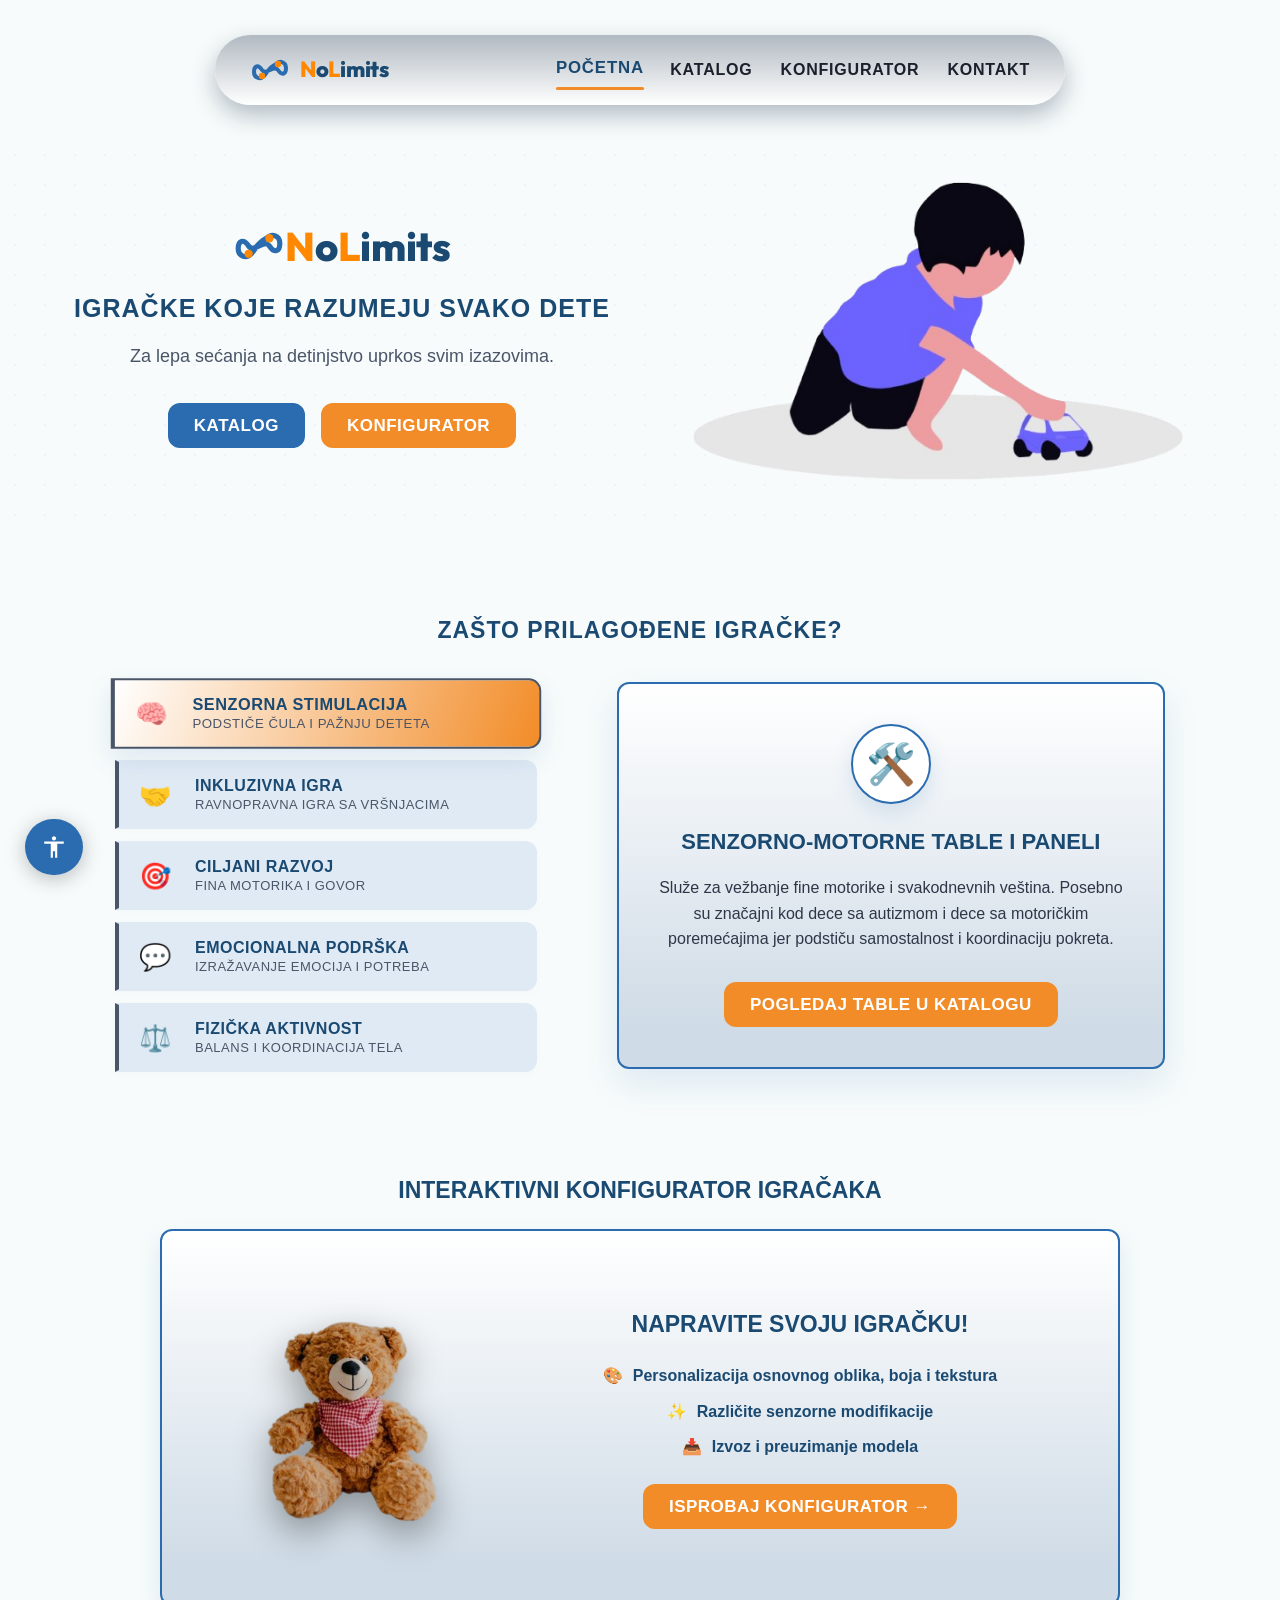
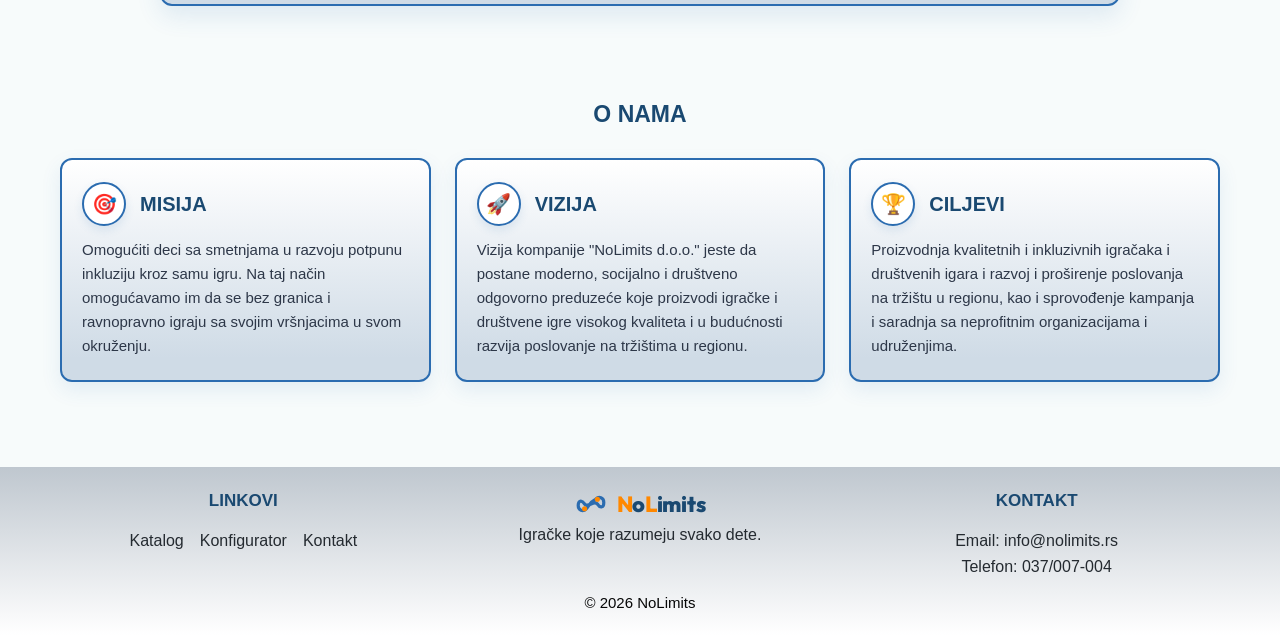
==== commit c4f8ec56: "Unete izmene optimizacije koda broj 1" ====
--- a/index.html
+++ b/index.html
@@ -4,7 +4,7 @@
 <head>
   <meta charset="UTF-8">
   <meta name="viewport" content="width=device-width, initial-scale=1.0">
-  <title>Portal igračaka za decu sa smetnjama u razvoju — NoLimits</title>
+  <title>Pocetna — NoLimits</title>
   <meta name="description"
     content="Web portal za igračke prilagođene deci sa smetnjama u razvoju - katalog, konfigurator i saveti za roditelje.">
   <link rel="stylesheet" href="css/style.css">
--- a/css/style.css
+++ b/css/style.css
@@ -1,7 +1,5 @@
-/* ===================== RESET & OSNOVNI STILOVI ===================== */
-*,
-*::before,
-*::after {
+/* ===================== RESET, VARIJABLE & OSNOVNI STILOVI ===================== */
+*, *::before, *::after {
   box-sizing: border-box;
   margin: 0;
   padding: 0;
@@ -19,8 +17,15 @@
   --color-text: #1a202c;
   --color-text-light: #4a5568;
   --color-border: #e2e8f0;
+  
+  /* Globalne varijable za optimizaciju dizajna */
+  --card-gradient: linear-gradient(180deg, #ffffff 0%, #cfdbe6 90%);
+  --accent-gradient: linear-gradient(110deg, var(--color-secondary) 0%, var(--color-accent) 100%);
+  --accent-gradient-hover: linear-gradient(110deg, var(--color-accent) 0%, #d67a20 100%);
   --radius: 12px;
   --shadow: 0 4px 14px rgba(0, 0, 0, 0.08);
+  --shadow-soft: 0 4px 14px rgba(0, 0, 0, 0.05);
+  --shadow-hover: 0 12px 25px rgba(43, 108, 176, 0.18);
   --font-main: "Segoe UI", Roboto, Arial, sans-serif;
   --font-size-base: 16px;
   --max-width: 1200px;
@@ -35,7 +40,6 @@
 body {
   font-family: var(--font-main);
   color: var(--color-text);
-  /* Vraćamo tvoju elegantnu svetlo sivu/belu boju za ceo sajt */
   background-color: #f0f8f988;
   line-height: 1.6;
   transition: background-color 0.3s ease, color 0.3s ease;
@@ -45,12 +49,10 @@
   max-width: 100%;
   display: block;
 }
-
 a {
   color: inherit;
   text-decoration: none;
 }
-
 ul {
   list-style: none;
 }
@@ -61,16 +63,23 @@
   padding: 0 20px;
 }
 
-a:focus-visible,
-button:focus-visible {
-  outline: 3px solid var(--color-secondary);
-  outline-offset: 2px;
+/* ===================== UTILITY KLASE ===================== */
+/* Centralizovano Flex centriranje za smanjenje ponavljanja */
+.flex-center, .value-icon, .contact-info-icon, .panel-icon-large, .modal-close-btn, .promo-image-container, .hero-image-container, .modal-image-wrapper {
+  display: flex;
+  align-items: center;
+  justify-content: center;
+}
+
+a:focus-visible, button:focus-visible, .inventory-item:focus-visible, *:focus-visible {
+  outline: 3px solid var(--color-secondary) !important;
+  outline-offset: 3px !important;
+  border-radius: 4px;
+  transition: outline 0.1s ease;
 }
 
 /* ===================== DUGMICI ===================== */
-.btn,
-button,
-input[type="submit"] {
+.btn, button, input[type="submit"] {
   display: inline-flex;
   align-items: center;
   justify-content: center;
@@ -86,6 +95,11 @@
   line-height: 1;
 }
 
+/* Zajednički hover efekat za podizanje */
+.btn-primary:hover, .btn-secondary:hover, .btn-accent:hover, .filter-btn:hover, .toy-card:hover, .btn-order:hover, .btn-buy:hover, .btn-action-half:hover, .value-card:hover {
+  transform: translateY(-2px);
+}
+
 .btn-primary {
   background-color: var(--color-primary);
   color: #ffffff;
@@ -95,7 +109,6 @@
 .btn-primary:hover {
   background-color: var(--color-primary-dark);
   border-color: var(--color-primary-dark);
-  transform: translateY(-2px);
   box-shadow: 0 6px 16px rgba(43, 108, 176, 0.25);
 }
 
@@ -108,7 +121,6 @@
 .btn-secondary:hover {
   background-color: var(--color-primary);
   color: #ffffff;
-  transform: translateY(-2px);
   box-shadow: 0 6px 16px rgba(43, 108, 176, 0.25);
 }
 
@@ -121,7 +133,6 @@
 .btn-accent:hover {
   background-color: var(--color-accent-hover);
   border-color: var(--color-accent-hover);
-  transform: translateY(-2px);
   box-shadow: 0 6px 16px rgba(242, 140, 40, 0.3);
 }
 
@@ -132,8 +143,1351 @@
   margin-top: 8px;
 }
 
-
-/* ===================== CSS ZA PRISTUPAČNOST ===================== */
+/* ===================== HEADER ===================== */
+.site-header {
+  background-color: transparent;
+  position: relative;
+  top: 0;
+  z-index: 1000;
+  padding: 35px 20px;
+}
+
+.floating-header .header-inner {
+  background: linear-gradient(0deg, #ffffff 0%, #b1b9c1 100%);
+  border-radius: 50px;
+  box-shadow: 0 10px 25px #0923404b;
+  min-height: 70px;
+  padding: 10px 35px;
+  max-width: 850px !important;
+  margin: 0 auto;
+  display: flex !important;
+  align-items: center !important;
+  justify-content: space-between !important;
+  flex-wrap: wrap;
+  width: 100%;
+}
+
+.logo {
+  display: flex;
+  align-items: center;
+  gap: 10px;
+}
+
+.logo svg {
+  flex-shrink: 0;
+  transition: transform 0.2s ease;
+}
+
+.logo:hover svg {
+  transform: scale(1.08);
+}
+
+.logo-text {
+  font-family: 'Outfit', 'Segoe UI', sans-serif;
+  font-size: 22px;
+  font-weight: 800;
+  color: var(--color-primary-dark);
+  letter-spacing: -0.3px;
+  transition: transform 0.2s ease;
+}
+
+.logo:hover .logo-text {
+  transform: scale(1.05);
+}
+
+.logo-accent {
+  color: var(--color-secondary) !important;
+}
+
+.main-nav ul {
+  display: flex;
+  align-items: center;
+  gap: 28px;
+  margin: 0;
+  padding: 0;
+}
+
+.main-nav a {
+  font-weight: 700;
+  font-size: 16px;
+  color: var(--color-text);
+  text-transform: uppercase;
+  letter-spacing: 0.8px;
+  padding: 8px 0;
+  position: relative;
+  display: inline-block;
+  transition: color 0.25s ease, transform 0.25s ease;
+}
+
+.main-nav a::after {
+  content: '';
+  position: absolute;
+  bottom: 0;
+  left: 0;
+  width: 0%;
+  height: 3px;
+  background-color: var(--color-accent);
+  border-radius: 2px;
+  transition: width 0.25s ease;
+}
+
+.main-nav a:hover,
+.main-nav a.active {
+  color: var(--color-primary-dark);
+  transform: translateY(-2px) scale(1.05);
+}
+
+.main-nav a:hover::after,
+.main-nav a.active::after {
+  width: 100%;
+}
+
+/* ===================== HERO SEKCIJA ===================== */
+.hero-split {
+  padding: 60px 0;
+}
+
+.hero-watermark {
+  position: relative;
+  background: transparent;
+  overflow: hidden;
+  padding: 20px 0 30px 0;
+}
+
+.hero-watermark::before {
+  content: "";
+  position: absolute;
+  top: 0;
+  left: 0;
+  right: 0;
+  bottom: 0;
+  background-image: radial-gradient(var(--color-primary) 1.5px, transparent 1.5px);
+  background-size: 30px 30px;
+  opacity: 0.05;
+  z-index: 0;
+}
+
+.hero-split-inner {
+  display: grid;
+  grid-template-columns: 1fr 1fr;
+  gap: 32px;
+  align-items: center;
+  position: relative;
+  z-index: 1;
+}
+
+.hero-text-content {
+  text-align: center;
+  display: flex;
+  flex-direction: column;
+  align-items: center;
+}
+
+.hero-text-content h1 {
+  font-size: 25px;
+  color: var(--color-primary-dark);
+  margin-bottom: 18px;
+  line-height: 1.25;
+  font-weight: 700;
+  text-transform: uppercase;
+  letter-spacing: 1px;
+  text-wrap: balance;
+}
+
+.hero-subtitle {
+  font-size: 18px;
+  color: var(--color-text-light);
+  margin-bottom: 32px;
+  font-weight: 500;
+}
+
+.hero-actions {
+  display: flex;
+  justify-content: center;
+  gap: 16px;
+  flex-wrap: wrap;
+  width: 100%;
+}
+
+.hero-split-img {
+  width: 100%;
+  height: auto;
+  max-height: 420px;
+  object-fit: contain;
+  border-radius: var(--radius);
+}
+
+.hero-logo-brand {
+  display: flex;
+  align-items: center;
+  justify-content: center;
+  margin-bottom: 15px;
+  cursor: default;
+}
+
+.hero-logo-text {
+  font-size: 40px !important;
+}
+
+/* ===================== INTERAKTIVNI SPLIT-SCREEN (POCETNA) ===================== */
+.interactive-explore-section {
+  padding: 80px 0;
+}
+
+.explore-header {
+  text-align: center;
+  margin-bottom: 30px;
+}
+
+.explore-header .section-title {
+  font-size: 23px;
+  color: var(--color-primary-dark);
+  text-transform: uppercase;
+  letter-spacing: 1px;
+  margin-bottom: 12px;
+}
+
+.explore-grid {
+  display: grid;
+  grid-template-columns: 1fr 1.3fr;
+  gap: 80px;
+  max-width: 1050px;
+  margin: 0 auto;
+  align-items: center;
+}
+
+.explore-tabs {
+  display: flex;
+  flex-direction: column;
+  gap: 12px;
+}
+
+.explore-tab {
+  display: flex;
+  align-items: center;
+  gap: 16px;
+  background: #e0eaf4;
+  border: 2px solid transparent;
+  border-left: 4px solid #4a5568;
+  border-radius: 0 12px 12px 0;
+  padding: 16px 20px;
+  cursor: pointer;
+  text-align: left;
+  transition: all 0.3s ease;
+  box-shadow: 0 2px 8px rgba(0, 0, 0, 0.02);
+  justify-content: flex-start;
+}
+
+.explore-tab:hover {
+  background-color: #dceaf8;
+  transform: translateX(4px);
+}
+
+.explore-tab.active {
+  background: linear-gradient(110deg, #ffffff 0%, var(--color-accent) 100%);
+  border-color: #4a5568;
+  border-left-color: #4a5568;
+  box-shadow: 0 10px 25px rgba(43, 108, 176, 0.12);
+  transform: scale(1.02);
+}
+
+.explore-tab .tab-icon {
+  font-size: 26px;
+  width: 40px;
+  text-align: left;
+}
+
+.explore-tab .tab-text {
+  display: flex;
+  flex-direction: column;
+  text-align: left;
+}
+
+.explore-tab .tab-text strong {
+  font-size: 16px;
+  color: var(--color-primary-dark);
+  text-transform: uppercase;
+  margin-bottom: 4px;
+}
+
+.explore-tab .tab-text span {
+  font-size: 13px;
+  color: var(--color-text-light);
+  font-weight: 500;
+}
+
+.explore-content-area {
+  position: relative;
+  min-height: 380px;
+}
+
+.explore-panel {
+  background: var(--card-gradient);
+  border: 2px solid var(--color-primary);
+  border-radius: var(--radius);
+  padding: 40px;
+  text-align: center;
+  box-shadow: 0 15px 35px rgba(43, 108, 176, 0.12);
+  display: none;
+  flex-direction: column;
+  align-items: center;
+  height: 100%;
+  animation: fadeInPanel 0.4s ease-out forwards;
+}
+
+.explore-panel.active {
+  display: flex;
+}
+
+@keyframes fadeInPanel {
+  from {
+    opacity: 0;
+    transform: translateY(15px);
+  }
+
+  to {
+    opacity: 1;
+    transform: translateY(0);
+  }
+}
+
+.panel-icon-large {
+  font-size: 40px;
+  width: 80px;
+  height: 80px;
+  background-color: #ffffff;
+  border: 2px solid var(--color-primary);
+  border-radius: 50%;
+  margin-bottom: 20px;
+  box-shadow: 0 8px 20px rgba(43, 108, 176, 0.15);
+}
+
+.explore-panel h3 {
+  font-size: 22px;
+  color: var(--color-primary-dark);
+  text-transform: uppercase;
+  margin-bottom: 16px;
+}
+
+.explore-panel p {
+  color: #2d3748;
+  font-size: 16px;
+  margin-bottom: 30px;
+}
+
+/* ===================== PROMO & O NAMA SEKCIJA ===================== */
+.configurator-promo {
+  padding: 20px 0;
+}
+
+.configurator-promo h2 {
+  font-size: 23px;
+  color: var(--color-primary-dark);
+  margin-bottom: 20px;
+  text-transform: uppercase;
+  text-align: center;
+}
+
+.promo-card {
+  background: var(--card-gradient);
+  border: 2px solid var(--color-primary);
+  border-radius: var(--radius);
+  padding: 44px 48px;
+  box-shadow: 0 10px 25px rgba(43, 108, 176, 0.12);
+  display: grid;
+  grid-template-columns: 280px 1fr;
+  gap: 40px;
+  align-items: center;
+  max-width: 960px;
+  margin: 0 auto;
+}
+
+.promo-image {
+  width: 100%;
+  max-width: 260px;
+  height: auto;
+  object-fit: contain;
+  filter: brightness(82%) drop-shadow(0 14px 18px rgba(0, 0, 0, 0.36));
+}
+
+.promo-content {
+  display: flex;
+  flex-direction: column;
+  justify-content: center;
+  text-align: center;
+}
+
+.promo-features {
+  list-style: none;
+  padding: 0;
+  margin: 0 0 24px 0;
+  display: flex;
+  flex-direction: column;
+  gap: 10px;
+}
+
+.promo-features li {
+  display: flex;
+  align-items: center;
+  justify-content: center;
+  gap: 10px;
+  font-weight: 700;
+  color: var(--color-primary-dark);
+}
+
+.about-section {
+  padding: 70px 0;
+  margin-bottom: 15px;
+}
+
+.about-section .section-title {
+  text-align: center;
+  font-size: 23px;
+  color: var(--color-primary-dark);
+  margin-bottom: 25px;
+  text-transform: uppercase;
+}
+
+.values-grid {
+  display: grid;
+  grid-template-columns: repeat(3, 1fr);
+  gap: 24px;
+  align-items: stretch;
+}
+
+.value-card {
+  background: var(--card-gradient);
+  border: 2px solid var(--color-primary);
+  border-radius: var(--radius);
+  padding: 22px 20px;
+  box-shadow: 0 8px 20px rgba(43, 108, 176, 0.1);
+  transition: transform 0.25s ease, box-shadow 0.25s ease;
+  display: flex;
+  flex-direction: column;
+  align-items: flex-start;
+  text-align: left;
+}
+
+.value-card-header {
+  display: flex;
+  align-items: center;
+  justify-content: flex-start;
+  gap: 14px;
+  margin-bottom: 12px;
+  width: 100%;
+}
+
+.value-icon {
+  font-size: 20px;
+  width: 44px;
+  height: 44px;
+  background-color: #ffffff;
+  border: 2px solid var(--color-primary);
+  border-radius: 50%;
+  box-shadow: 0 4px 10px rgba(43, 108, 176, 0.12);
+  flex-shrink: 0;
+}
+
+.value-card h3 {
+  font-size: 20px;
+  color: var(--color-primary-dark);
+  text-transform: uppercase;
+}
+
+.value-card p {
+  color: #2d3748;
+  font-size: 15px;
+  margin: 0;
+}
+
+/* ===================== KATALOG IGRAČAKA ===================== */
+.filters {
+  padding: 16px 0;
+  position: relative;
+  z-index: 10;
+  box-shadow: 0 0 25px rgba(43, 108, 176, 0.12);
+}
+
+.filters-grid {
+  display: flex;
+  flex-wrap: wrap;
+  justify-content: center;
+  gap: 14px;
+  max-width: 1000px;
+  margin: 0 auto;
+}
+
+.filter-btn {
+  background: #ffffff;
+  border: 2px solid #cbd5e0;
+  color: var(--color-text-light);
+  padding: 10px 20px;
+  border-radius: 30px;
+  font-size: 14px;
+  font-weight: 700;
+  text-transform: uppercase;
+  cursor: pointer;
+  transition: all 0.3s ease;
+  box-shadow: 0 2px 6px rgba(0, 0, 0, 0.02);
+}
+
+.filter-btn:hover {
+  background: #f0f6fc;
+  border-color: var(--color-primary);
+  color: var(--color-primary-dark);
+}
+
+.filter-btn.active {
+  background: var(--accent-gradient) !important;
+  border-color: #4a5568 !important;
+  color: #1a202c !important;
+  box-shadow: 0 6px 15px rgba(242, 140, 40, 0.25) !important;
+  transform: scale(1.05);
+}
+
+.catalog-grid-section {
+  padding: 50px 0 80px;
+}
+
+.catalog-grid {
+  display: grid;
+  grid-template-columns: repeat(4, 1fr) !important;
+  gap: 40px 24px;
+  max-width: 1250px;
+  margin: 0 auto;
+}
+
+.toy-card {
+  background-color: transparent;
+  display: flex;
+  flex-direction: column;
+  transition: transform 0.2s ease;
+}
+
+.toy-card-image {
+  width: 100%;
+  height: 250px;
+  background-color: #ffffff;
+  border-radius: 8px;
+  padding: 10px;
+  margin-bottom: 16px;
+  box-shadow: 0 4px 15px rgba(0, 0, 0, 0.03);
+  display: flex;
+  align-items: center;
+  justify-content: center;
+}
+
+.toy-card-img {
+  width: 100%;
+  height: 100%;
+  object-fit: contain;
+  transition: transform 0.3s ease;
+}
+
+.toy-card:hover .toy-card-img {
+  transform: scale(1.04);
+}
+
+.toy-card-body {
+  padding: 0 4px;
+  display: flex;
+  flex-direction: column;
+  text-align: left;
+  flex-grow: 1;
+}
+
+.toy-category {
+  font-size: 11px;
+  color: #718096;
+  text-transform: uppercase;
+  margin-bottom: 6px;
+}
+
+.toy-card-body h3 {
+  font-size: 16px;
+  font-weight: 500;
+  margin-bottom: 6px;
+  line-height: 1.4;
+}
+
+.toy-price {
+  font-size: 14px;
+  color: #a0aec0;
+  font-weight: 500;
+  margin-bottom: 16px;
+}
+
+.toy-card-actions {
+  margin-top: auto;
+  width: 100%;
+}
+
+.btn-order,
+.btn-buy,
+.btn-submit-order {
+  display: inline-block;
+  font-size: 13px;
+  padding: 10px 22px;
+  border-radius: 6px;
+  background: var(--accent-gradient);
+  color: #ffffff !important;
+  border: none;
+  box-shadow: 0 4px 12px rgba(242, 140, 40, 0.2);
+  font-weight: 700;
+  text-transform: uppercase;
+  transition: all 0.2s ease;
+}
+.btn-order:hover,
+.btn-buy:hover,
+.btn-submit-order:hover {
+  background: var(--accent-gradient-hover);
+  box-shadow: 0 6px 16px rgba(242, 140, 40, 0.3);
+}
+
+/* ===================== MODAL PROZORI ===================== */
+.modal-overlay,
+.preview-modal-overlay {
+  position: fixed;
+  top: 0;
+  left: 0;
+  width: 100%;
+  height: 100%;
+  background-color: rgba(26, 32, 44, 0.75);
+  backdrop-filter: blur(5px);
+  z-index: 10000;
+  display: flex;
+  align-items: center;
+  justify-content: center;
+  padding: 20px;
+  opacity: 0;
+  visibility: hidden;
+  transition: all 0.3s ease;
+}
+
+.modal-overlay.open {
+  opacity: 1;
+  visibility: visible;
+}
+
+.preview-modal-overlay {
+  z-index: 999999;
+  display: none;
+  background-color: rgba(0, 0, 0, 0.95);
+  opacity: 1;
+  visibility: visible;
+}
+
+.modal-card,
+.order-modal-content {
+  background-color: #ffffff;
+  border-radius: 16px;
+  width: 100%;
+  max-height: 85vh;
+  overflow-y: auto;
+  position: relative;
+  box-shadow: 0 25px 50px rgba(0, 0, 0, 0.25);
+  padding: 36px;
+  transform: translateY(15px);
+  transition: transform 0.3s ease;
+}
+
+.modal-card {
+  max-width: 900px;
+}
+
+.order-modal-content {
+  max-width: 480px;
+  padding: 0;
+  transform: translateY(0);
+}
+
+.order-modal-body {
+  padding: 24px;
+}
+
+.modal-overlay.open .modal-card {
+  transform: translateY(0);
+}
+
+.modal-close-btn,
+.btn-close-modal {
+  position: absolute;
+  top: 20px;
+  right: 24px;
+  background: #f1f5f9;
+  border: none;
+  width: 36px;
+  height: 36px;
+  border-radius: 50%;
+  font-size: 20px;
+  cursor: pointer;
+  transition: all 0.2s ease;
+}
+
+.modal-close-btn:hover,
+.btn-close-modal:hover {
+  background: #e2e8f0;
+  color: #e53e3e;
+}
+
+.modal-grid {
+  display: grid;
+  grid-template-columns: 1.1fr 1fr;
+  gap: 36px;
+  align-items: start;
+}
+
+.modal-left h2,
+.order-title {
+  font-size: 20px;
+  color: var(--color-primary-dark);
+  margin-bottom: 16px;
+  text-transform: uppercase;
+  line-height: 1.3;
+}
+
+.modal-image-wrapper,
+.order-preview-container {
+  width: 100%;
+  height: 260px;
+  border-radius: 12px;
+  margin-bottom: 16px;
+  border: 1px solid var(--color-border);
+  background-color: #f8fafc;
+  padding: 12px;
+}
+
+.modal-toy-img,
+.order-preview-container img {
+  width: 100%;
+  height: 100%;
+  object-fit: contain;
+}
+
+.modal-description,
+.order-desc {
+  color: #4a5568;
+  font-size: 14px;
+  line-height: 1.6;
+  margin-bottom: 20px;
+}
+
+.modal-right {
+  display: flex;
+  flex-direction: column;
+  gap: 14px;
+  background: #f8fafc;
+  padding: 24px;
+  border-radius: 12px;
+  border: 1px solid var(--color-border);
+}
+
+.modal-price-box {
+  display: flex;
+  align-items: baseline;
+  gap: 10px;
+  border-bottom: 1px solid var(--color-border);
+  padding-bottom: 10px;
+}
+
+.price-label {
+  font-size: 15px;
+  font-weight: 600;
+  color: var(--color-text-light);
+}
+
+.price-amount {
+  font-size: 22px;
+  font-weight: 700;
+  color: var(--color-accent);
+}
+
+.form-group {
+  margin-bottom: 16px;
+}
+
+.form-group label {
+  display: block;
+  font-size: 13px;
+  font-weight: 700;
+  margin-bottom: 4px;
+  color: var(--color-text);
+  text-transform: uppercase;
+}
+
+.form-input,
+.form-group input,
+.form-textarea {
+  width: 100%;
+  padding: 12px;
+  border: 2px solid var(--color-border);
+  border-radius: 8px;
+  font-size: 15px;
+  background-color: var(--color-bg-alt);
+  transition: border-color 0.2s ease, background-color 0.2s ease;
+  font-family: inherit;
+}
+
+.form-input:focus,
+.form-group input:focus,
+.form-textarea:focus {
+  outline: none;
+  border-color: var(--color-primary);
+  background-color: #ffffff;
+}
+
+.form-error {
+  color: #e53e3e;
+  font-size: 14px;
+  margin-top: 4px;
+  display: block;
+}
+
+.buy-success-msg {
+  margin-top: 8px;
+  font-size: 13px;
+  color: #38a169;
+  font-weight: 600;
+  text-align: center;
+}
+/* ===================== KONFIGURATOR ===================== */
+.container-wide {
+  max-width: 1440px !important;
+  width: 95% !important;
+  margin: 0 auto;
+}
+
+.configurator-workspace {
+  padding: 16px 0 50px;
+  margin-bottom: 20px;
+}
+
+.configurator-page-title {
+  text-align: center;
+  margin-bottom: 12px;
+}
+
+.configurator-page-title h1 {
+  font-size: 20px;
+  color: var(--color-primary-dark);
+  text-transform: uppercase;
+  margin: 0;
+}
+
+.stepper-wrapper {
+  display: flex;
+  justify-content: center;
+  margin-bottom: 16px;
+}
+
+.progress-tracker {
+  display: flex;
+  align-items: center;
+  gap: 16px;
+  background: #ffffff;
+  padding: 10px 28px;
+  border-radius: 30px;
+  border: 1px solid var(--color-border);
+  box-shadow: 0 2px 6px rgba(0, 0, 0, 0.04);
+}
+
+.step {
+  font-size: 13px;
+  font-weight: 700;
+  color: #718096;
+  text-transform: uppercase;
+}
+
+.step.active {
+  color: var(--color-primary);
+  font-weight: 800;
+}
+
+.config-split-layout {
+  display: grid;
+  grid-template-columns: 2.2fr 1fr;
+  gap: 20px;
+  min-height: 600px;
+}
+
+.canvas-zone {
+  background: #ffffff;
+  border: 2px solid var(--color-border);
+  border-radius: 12px;
+  display: flex;
+  flex-direction: column;
+  overflow: hidden;
+  box-shadow: var(--shadow-soft);
+}
+
+.canvas-header-toolbar {
+  display: flex;
+  justify-content: center;
+  padding: 10px;
+  background: #f8fafc;
+  border-bottom: 1px solid var(--color-border);
+}
+
+.toolbar-centered {
+  display: flex;
+  align-items: center;
+  gap: 12px;
+}
+
+.btn-toolbar {
+  background: #ffffff;
+  border: 1px solid #cbd5e0;
+  border-radius: 6px;
+  padding: 7px 16px;
+  font-size: 13px;
+  font-weight: 700;
+  cursor: pointer;
+  transition: all 0.2s ease;
+}
+
+.btn-toolbar:hover {
+  background: #edf2f7;
+  border-color: #a0aec0;
+}
+
+.btn-reset-ghost {
+  color: #e53e3e;
+  border-color: #fed7d7;
+  background: #fff5f5;
+}
+
+.btn-preview-accent {
+  background: #ebf8ff;
+  color: #2b6cb0;
+  border-color: #90cdf4;
+}
+
+#konva-container {
+  position: relative;
+  flex: 1;
+  width: 100%;
+  min-height: 540px;
+  background-color: #f8fafc;
+}
+
+.canvas-footer-actions {
+  background: #ffffff;
+  border-top: 1px solid var(--color-border);
+  padding: 14px 20px;
+  display: flex;
+  gap: 12px;
+}
+
+.btn-action-half {
+  flex: 1;
+  border-radius: 8px;
+  padding: 14px 16px;
+  font-size: 14px;
+  font-weight: 800;
+  border: none;
+  cursor: pointer;
+  transition: transform 0.2s ease;
+}
+
+.btn-save {
+  background: #edf2f7;
+  color: #2d3748;
+  border: 2px solid #cbd5e0;
+}
+
+.panel-zone {
+  background: #ffffff;
+  border: 2px solid var(--color-border);
+  border-radius: 12px;
+  padding: 22px;
+  display: flex;
+  flex-direction: column;
+  box-shadow: var(--shadow-soft);
+}
+
+.panel-content h3 {
+  font-size: 18px;
+  color: var(--color-primary-dark);
+  margin-bottom: 6px;
+  text-transform: uppercase;
+}
+
+.hint-text {
+  font-size: 14px;
+  color: #4a5568;
+  margin-bottom: 16px;
+}
+
+.base-grid {
+  display: flex;
+  flex-direction: column;
+  gap: 10px;
+  margin-bottom: 18px;
+}
+
+.btn-base {
+  display: flex;
+  align-items: center;
+  gap: 12px;
+  padding: 12px 14px;
+  background: #f5f7fa;
+  border: 2px solid var(--color-border);
+  border-radius: 10px;
+  cursor: pointer;
+  text-align: left;
+  transition: all 0.2s ease;
+}
+
+.btn-base:hover,
+.btn-base.active {
+  background: #eaf2fb;
+  border-color: var(--color-primary);
+}
+
+.btn-base strong {
+  display: block;
+  font-size: 15px;
+  color: var(--color-primary-dark);
+}
+
+.btn-base p {
+  font-size: 12px;
+  color: #718096;
+  margin: 0;
+}
+
+.base-icon {
+  font-size: 24px;
+}
+
+.global-option-group {
+  margin-top: 14px;
+  padding-top: 12px;
+  border-top: 1px solid var(--color-border);
+}
+
+.global-option-group label {
+  display: block;
+  font-size: 13px;
+  font-weight: 700;
+  color: #2d3748;
+  margin-bottom: 8px;
+  text-transform: uppercase;
+}
+
+.color-picker-row {
+  display: flex;
+  gap: 10px;
+  margin-bottom: 8px;
+}
+
+.color-btn {
+  width: 32px;
+  height: 32px;
+  border-radius: 50%;
+  border: 2px solid #cbd5e0;
+  cursor: pointer;
+  transition: transform 0.2s ease;
+}
+
+.color-btn:hover,
+.color-btn.active {
+  transform: scale(1.18);
+  border-color: var(--color-primary-dark);
+}
+
+.tune-options {
+  display: grid;
+  grid-template-columns: repeat(2, 1fr);
+  gap: 8px;
+}
+
+.btn-global-texture,
+.tune-btn {
+  padding: 9px;
+  background: #ffffff;
+  border: 1px solid #cbd5e0;
+  border-radius: 6px;
+  font-size: 12px;
+  font-weight: 700;
+  cursor: pointer;
+  transition: all 0.2s ease;
+}
+
+.btn-global-texture.active,
+.tune-btn.active {
+  background: var(--color-primary);
+  color: #ffffff;
+  border-color: var(--color-primary);
+}
+
+.material-hint,
+.module-medical-hint,
+.sub-option-hint {
+  margin-top: 12px;
+  padding: 10px;
+  background-color: #eaf2fb;
+  border-left: 4px solid var(--color-primary);
+  border-radius: 6px;
+  font-size: 13px;
+}
+
+.module-medical-hint {
+  background-color: #f0fff4;
+  border-left-color: #38a169;
+}
+
+.sub-option-hint {
+  background-color: #fffaf0;
+  border-left-color: #dd6b20;
+}
+
+.elements-grid,
+.elementi-grid-unutrasnji {
+  display: grid;
+  grid-template-columns: 1fr 1fr;
+  gap: 10px;
+}
+
+.btn-element {
+  background: #f5f7fa;
+  border: 1px solid #cbd5e0;
+  border-radius: 8px;
+  padding: 14px 8px;
+  display: flex;
+  flex-direction: column;
+  align-items: center;
+  gap: 8px;
+  cursor: pointer;
+  transition: all 0.2s ease;
+}
+
+.btn-element:hover {
+  border-color: var(--color-primary);
+  background: #eaf2fb;
+  transform: translateY(-2px);
+}
+
+.el-icon {
+  font-size: 24px;
+}
+
+.el-name {
+  font-size: 12px;
+  font-weight: 700;
+  color: var(--color-primary-dark);
+  text-align: center;
+}
+
+.kategorija-sekcija {
+  background: #f8fafc;
+  padding: 8px;
+  border-radius: 8px;
+  border: 1px solid var(--color-border);
+  margin-bottom: 15px;
+}
+
+.kategorija-naslov {
+  font-size: 11px;
+  font-weight: 800;
+  color: #4a5568;
+  text-transform: uppercase;
+  margin: 0 0 8px 4px;
+  border-bottom: 1px solid #cbd5e0;
+  padding-bottom: 4px;
+}
+
+.inventory-section {
+  background: #ffffff;
+  border: 2px solid #cbd5e0;
+  border-radius: 12px;
+  padding: 16px;
+  margin-top: 20px;
+  box-shadow: var(--shadow-soft);
+}
+
+.inventory-section h4 {
+  font-size: 14px;
+  text-transform: uppercase;
+  color: var(--color-primary-dark);
+  margin-bottom: 10px;
+}
+
+.inventory-item {
+  display: flex;
+  align-items: center;
+  justify-content: space-between;
+  padding: 8px 10px;
+  background: #f8fafc;
+  border: 1px solid var(--color-border);
+  border-radius: 6px;
+  margin-bottom: 6px;
+  font-size: 13px;
+  font-weight: 700;
+  cursor: pointer;
+}
+
+.inventory-item-remove {
+  background: #fff5f5;
+  color: #e53e3e;
+  border: 1px solid #fed7d7;
+  border-radius: 4px;
+  width: 22px;
+  height: 22px;
+  cursor: pointer;
+  font-weight: bold;
+}
+
+.btn-exit-preview {
+  position: absolute;
+  top: 24px;
+  right: 24px;
+  background: #ffffff;
+  padding: 12px 24px;
+  border-radius: 30px;
+  font-weight: 800;
+  cursor: pointer;
+  box-shadow: 0 4px 16px rgba(0, 0, 0, 0.3);
+  border: none;
+}
+
+.preview-modal-content img {
+  max-width: 90vw;
+  max-height: 85vh;
+  object-fit: contain;
+  border-radius: 12px;
+  background: #ffffff;
+}
+/* ===================== KONTAKT STRANICA ===================== */
+.contact-section {
+  padding: 10px 0;
+  margin-bottom: 50px;
+}
+
+.contact-naslov h1 {
+  text-align: center;
+  text-transform: uppercase;
+  color: var(--color-primary-dark);
+  font-size: 23px;
+  margin-bottom: 25px;
+}
+
+.contact-grid {
+  display: grid;
+  grid-template-columns: 1.2fr 1fr;
+  gap: 32px;
+  align-items: stretch;
+}
+
+.contact-form-wrapper,
+.contact-info {
+  background: #ffffff;
+  border: 2px solid var(--color-border);
+  border-radius: var(--radius);
+  padding: 36px;
+  box-shadow: var(--shadow-soft);
+  display: flex;
+  flex-direction: column;
+}
+
+.contact-form-wrapper h2,
+.contact-info h2 {
+  font-size: 21px;
+  color: var(--color-primary-dark);
+  margin-bottom: 22px;
+  text-transform: uppercase;
+  border-bottom: 2px solid var(--color-bg-alt);
+  padding-bottom: 10px;
+}
+
+.contact-info {
+  background: var(--card-gradient);
+}
+
+.contact-info-item {
+  display: flex;
+  align-items: center;
+  gap: 16px;
+  margin-bottom: 18px;
+}
+
+.contact-info-icon {
+  font-size: 17px;
+  width: 44px;
+  height: 44px;
+  background-color: #ffffff;
+  border: 1px solid var(--color-border);
+  border-radius: 50%;
+  box-shadow: 0 2px 6px rgba(0, 0, 0, 0.05);
+  flex-shrink: 0;
+}
+
+.contact-info-item h3 {
+  font-size: 20px;
+  color: var(--color-text-light);
+  text-transform: uppercase;
+  margin-bottom: 2px;
+}
+
+.contact-info-item p,
+.contact-info-item a {
+  font-size: 16px;
+  font-weight: 700;
+  color: var(--color-primary-dark);
+}
+
+.contact-info-note {
+  background-color: #ffffff;
+  border: 1px dashed var(--color-primary);
+  border-radius: var(--radius);
+  padding: 18px;
+  margin-top: auto;
+}
+/* ===================== FOOTER ===================== */
+.site-footer {
+  background: linear-gradient(0deg, #ffffff 0%, #bfc7cf 100%);
+  color: #242a30;
+  padding: 20px 0;
+}
+
+.footer-inner {
+  display: grid;
+  grid-template-columns: repeat(3, 1fr);
+  gap: 30px;
+  text-align: center;
+  justify-items: center;
+}
+
+.site-footer h3 {
+  text-transform: uppercase;
+  font-size: 17px;
+  color: var(--color-primary-dark);
+  margin-bottom: 14px;
+}
+
+.footer-links.horizontal-links {
+  display: flex;
+  gap: 16px;
+  list-style: none;
+}
+
+.footer-links.horizontal-links a:hover {
+  color: var(--color-accent);
+}
+
+.footer-brand {
+  display: flex;
+  flex-direction: column;
+  align-items: center;
+}
+
+.footer-bottom {
+  text-align: center;
+  padding-top: 12px;
+  font-size: 15px;
+  color: #060707;
+}
+/* ===================== ACCESSIBILITY WIDGET ===================== */
 #accessibility-trigger {
   position: fixed !important;
   bottom: 25px !important;
@@ -159,11 +1513,9 @@
   padding: 0 16px;
   display: flex;
   align-items: center;
-  gap: 0;
   box-shadow: 0 4px 20px rgba(0, 0, 0, 0.25);
   cursor: pointer;
-  overflow: hidden;
-  transition: all 0.3s cubic-bezier(0.4, 0, 0.2, 1);
+  transition: all 0.3s ease;
 }
 
 .access-icon {
@@ -203,7 +1555,7 @@
   opacity: 0;
   visibility: hidden;
   transform: translateY(20px) scale(0.95);
-  transition: all 0.3s cubic-bezier(0.4, 0, 0.2, 1);
+  transition: all 0.3s ease;
 }
 
 .access-widget.open {
@@ -219,12 +1571,6 @@
   display: flex;
   justify-content: space-between;
   align-items: center;
-}
-
-.access-widget-header h3 {
-  margin: 0;
-  font-size: 18px;
-  font-weight: 700;
 }
 
 #close-accessibility {
@@ -233,7 +1579,6 @@
   color: #ffffff;
   font-size: 20px;
   cursor: pointer;
-  padding: 0;
 }
 
 .access-widget-body {
@@ -257,30 +1602,12 @@
   align-items: center;
   gap: 8px;
   cursor: pointer;
-  transition: all 0.2s;
 }
 
 .access-grid-btn:hover,
 .access-grid-btn.active-mode {
   border-color: var(--color-primary);
   background-color: #eaf3fb;
-}
-
-.access-grid-icon {
-  font-size: 22px;
-}
-
-.access-grid-label {
-  font-size: 12px;
-  font-weight: 600;
-  text-align: center;
-  color: var(--color-text);
-}
-
-.access-widget-footer {
-  padding: 16px 20px;
-  background-color: #ffffff;
-  border-top: 1px solid var(--color-border);
 }
 
 .access-reset-btn {
@@ -292,113 +1619,6 @@
   border-radius: 8px;
   font-weight: 600;
   cursor: pointer;
-}
-
-/* ===================== RESENJE ZA FILTERE (DA DUGME NE BEZI) ===================== */
-/* Stavljamo filter na SVE UNUTAR body-ja, OSIM na accessibility alate */
-body.mode-monochrome>*:not(#accessibility-trigger):not(#accessibility-widget):not(#virtual-keyboard-modal) {
-  filter: grayscale(100%) !important;
-}
-
-body.mode-low-sat>*:not(#accessibility-trigger):not(#accessibility-widget):not(#virtual-keyboard-modal) {
-  filter: saturate(20%) !important;
-}
-
-body.mode-high-sat>*:not(#accessibility-trigger):not(#accessibility-widget):not(#virtual-keyboard-modal) {
-  filter: saturate(250%) !important;
-}
-
-/* Kontrasti ostaju isti jer oni menjaju boje, a ne CSS filtere */
-body.mode-dark-contrast {
-  background-color: #000000 !important;
-  color: #ffff00 !important;
-}
-
-body.mode-dark-contrast * {
-  background-color: #000000 !important;
-  color: #ffff00 !important;
-  border-color: #ffff00 !important;
-}
-
-body.mode-bright-contrast {
-  background-color: #ffffff !important;
-  color: #0000ff !important;
-}
-
-body.mode-bright-contrast * {
-  background-color: #ffffff !important;
-  color: #0000ff !important;
-  border-color: #0000ff !important;
-}
-
-/* Ostali dodaci */
-@font-face {
-  font-family: 'MojiDyslexic';
-  src: url('fonts/OpenDyslexic-Regular.otf') format('opentype');
-}
-
-body.dyslexia-font,
-body.dyslexia-font * {
-  font-family: 'MojiDyslexic', "Comic Sans MS", Arial, sans-serif !important;
-  letter-spacing: 1px !important;
-  word-spacing: 2px !important;
-}
-
-body.highlight-links a {
-  background-color: #ffff00 !important;
-  color: #000000 !important;
-  outline: 3px solid #ff0000 !important;
-  text-decoration: underline !important;
-}
-
-.access-section-title {
-  font-size: 11px;
-  font-weight: 800;
-  text-transform: uppercase;
-  color: var(--color-primary-dark);
-  margin: 12px 0 6px 0;
-  border-bottom: 1px solid var(--color-border);
-  padding-bottom: 4px;
-}
-
-.access-scaler-group {
-  display: flex;
-  justify-content: space-between;
-  align-items: center;
-  margin-bottom: 8px;
-  background: #ffffff;
-  padding: 6px 10px;
-  border-radius: 8px;
-  border: 1px solid var(--color-border);
-}
-
-.scaler-label {
-  font-size: 12px;
-  font-weight: 600;
-}
-
-.scaler-controls {
-  display: flex;
-  align-items: center;
-  gap: 8px;
-}
-
-.scaler-btn {
-  background: var(--color-primary);
-  color: #ffffff;
-  border: none;
-  width: 24px;
-  height: 24px;
-  border-radius: 4px;
-  font-weight: bold;
-  cursor: pointer;
-}
-
-.scaler-val {
-  font-size: 12px;
-  font-weight: 700;
-  min-width: 45px;
-  text-align: center;
 }
 
 /* Tastatura */
@@ -415,33 +1635,6 @@
   padding: 16px;
 }
 
-.vk-header {
-  display: flex;
-  justify-content: space-between;
-  align-items: center;
-  margin-bottom: 10px;
-}
-
-.vk-header h4 {
-  margin: 0;
-  font-size: 14px;
-}
-
-#vk-close {
-  background: none;
-  border: none;
-  font-size: 16px;
-  cursor: pointer;
-}
-
-#vk-input {
-  width: 100%;
-  padding: 8px;
-  margin-bottom: 10px;
-  border: 1px solid var(--color-border);
-  border-radius: 6px;
-}
-
 .vk-keys {
   display: grid;
   grid-template-columns: repeat(10, 1fr);
@@ -468,1544 +1661,83 @@
   background: #fed7d7;
   color: #c53030;
 }
-
-/* ===================== HEADER (ZAKUCAN NA VRHU) ===================== */
-.site-header {
-  background-color: transparent;
-  border-bottom: none;
-  position: relative;
-  top: 0;
-  z-index: 1000;
-  /* 25px gore, a dole stavljamo 35px (što daje tačno tih 10px viška razmaka do Hero-a) */
-  padding: 35px 20px 35px;
-}
-
-.floating-header .header-inner {
-  /* Nežni plavi gradient koji već postoji na sajtu */
-  background: linear-gradient(0deg, #ffffff 00%, #b1b9c1 100%);
-  border-radius: 50px;
-  box-shadow: 0 10px 25px #0923404b;
-  height: auto;
-  min-height: 70px;
-  padding: 10px 35px;
-  max-width: 850px !important;
-  /* Suženo da odgovara gornjoj traci */
-  margin: 0 auto;
-  display: flex !important;
-  align-items: center !important;
-  justify-content: space-between !important;
-  flex-wrap: wrap;
-  /* Sigurnost za manje ekrane */
-  width: 100%;
-}
-
-.logo {
-  display: flex;
-  align-items: center;
-  gap: 10px;
-  text-decoration: none;
-}
-
-.logo svg {
-  flex-shrink: 0;
-  transition: transform 0.2s ease;
-}
-
-.logo:hover svg {
-  transform: scale(1.08);
-}
-
-.logo-text {
-  font-family: 'Outfit', 'Segoe UI', sans-serif;
-  font-size: 22px;
-  font-weight: 800;
-  color: var(--color-primary-dark);
-  letter-spacing: -0.3px;
-  display: inline-block;
-  transition: transform 0.2s ease;
-}
-
-.logo:hover .logo-text {
-  transform: scale(1.05);
-}
-
-.logo-accent {
-  color: var(--color-secondary) !important;
-}
-
-body.high-contrast .logo-text {
-  color: #ffffff !important;
-}
-
-body.high-contrast .logo-accent {
+/* ===================== KONTRASTI (High Contrast Mode) ===================== */
+body.mode-monochrome>*:not(#accessibility-trigger):not(#accessibility-widget):not(#virtual-keyboard-modal) {
+  filter: grayscale(100%) !important;
+}
+
+body.mode-low-sat>*:not(#accessibility-trigger):not(#accessibility-widget):not(#virtual-keyboard-modal) {
+  filter: saturate(20%) !important;
+}
+
+body.mode-high-sat>*:not(#accessibility-trigger):not(#accessibility-widget):not(#virtual-keyboard-modal) {
+  filter: saturate(250%) !important;
+}
+
+@font-face {
+  font-family: 'MojiDyslexic';
+  src: url('fonts/OpenDyslexic-Regular.otf') format('opentype');
+}
+
+body.dyslexia-font,
+body.dyslexia-font * {
+  font-family: 'MojiDyslexic', "Comic Sans MS", Arial, sans-serif !important;
+  letter-spacing: 1px !important;
+  word-spacing: 2px !important;
+}
+
+body.highlight-links a {
+  background-color: #ffff00 !important;
+  color: #000000 !important;
+  outline: 3px solid #ff0000 !important;
+  text-decoration: underline !important;
+}
+
+body.highlight-links a.logo {
+  background-color: transparent !important;
+  color: inherit !important;
+  outline: 3px solid #ffff00 !important;
+  outline-offset: 4px;
+  padding: 0 !important;
+}
+
+/* Objedinjen High Contrast za celu aplikaciju */
+body.high-contrast,
+body.high-contrast *,
+body.mode-dark-contrast,
+body.mode-dark-contrast *:not(canvas) {
+  background-color: #000000 !important;
+  background-image: none !important;
   color: #ffff00 !important;
-}
-
-body.high-contrast .logo svg path {
-  stroke: #ffff00 !important;
-}
-
-body.high-contrast .logo svg circle {
-  fill: #ffffff !important;
-}
-
-.hero-logo-brand {
-  display: flex;
-  align-items: center;
-  justify-content: center;
-  margin-bottom: 15px;
-  cursor: default;
-}
-
-.hero-logo-text {
-  font-size: 40px !important;
-}
-
-.main-nav ul {
-  display: flex;
-  align-items: center;
-  gap: 28px;
-  list-style: none;
-  margin: 0;
-  padding: 0;
-}
-
-.main-nav a {
-  font-weight: 700;
-  font-size: 16px;
-  color: var(--color-text);
-  /* Tamno sivi tekst */
-  text-decoration: none;
-  text-transform: uppercase;
-  letter-spacing: 0.8px;
-  padding: 8px 0;
-  position: relative;
-  display: inline-block;
-  transition: color 0.25s ease, transform 0.25s ease;
-}
-
-.main-nav a::after {
-  content: '';
-  position: absolute;
-  bottom: 0;
-  left: 0;
-  width: 0%;
-  height: 3px;
-  background-color: var(--color-accent);
-  /* Koralno-narandžasta linija */
-  border-radius: 2px;
-  transition: width 0.25s ease;
-}
-
-.main-nav a:hover,
-.main-nav a.active {
-  color: var(--color-primary-dark);
-  transform: translateY(-2px) scale(1.05);
-}
-
-.main-nav a:hover::after,
-.main-nav a.active::after {
-  width: 100%;
-}
-
-/* ===================== HERO SEKCIJA ===================== */
-.hero-split {
-  padding: 60px 0;
-}
-
-.hero-watermark {
-  position: relative;
-  background: transparent;
-  overflow: hidden;
-  /* Smanjen donji padding sa 60px na 30px da se približi sledećoj sekciji */
-  padding: 20px 0 30px 0;
-}
-
-.hero-watermark::before {
-  content: "";
-  position: absolute;
-  top: 0;
-  left: 0;
-  right: 0;
-  bottom: 0;
-  background-image: radial-gradient(var(--color-primary) 1.5px, transparent 1.5px);
-  background-size: 30px 30px;
-  opacity: 0.05;
-  z-index: 0;
-}
-
-.hero-split-inner {
-  display: grid;
-  grid-template-columns: 1fr 1fr;
-  gap: 32px;
-  align-items: center;
-  position: relative;
-  z-index: 1;
-}
-
-.hero-text-content {
-  text-align: center;
-  display: flex;
-  flex-direction: column;
-  align-items: center;
-}
-
-.hero-text-content h1 {
-  font-size: 25px;
-  color: var(--color-primary-dark);
-  margin-bottom: 18px;
-  line-height: 1.25;
-  font-weight: 700;
-  text-transform: uppercase;
-  letter-spacing: 1px;
-  text-wrap: balance;
-}
-
-.hero-subtitle {
-  font-size: 18px;
-  color: var(--color-text-light);
-  margin-bottom: 32px;
-  font-weight: 500;
-  line-height: 1.6;
-}
-
-.hero-actions {
-  display: flex;
-  justify-content: center;
-  gap: 16px;
-  flex-wrap: wrap;
-  width: 100%;
-}
-
-.hero-image-container {
-  display: flex;
-  justify-content: center;
-  align-items: center;
-}
-
-.hero-split-img {
-  width: 100%;
-  height: auto;
-  max-height: 420px;
-  object-fit: contain;
-  border-radius: var(--radius);
-}
-
-body.high-contrast .hero-watermark {
-  background: #000000 !important;
-}
-
-@media (max-width: 850px) {
-  .hero-split-inner {
-    grid-template-columns: 1fr;
-    text-align: center;
-  }
-
-  .hero-text-content {
-    text-align: center;
-  }
-
-  .hero-actions {
-    justify-content: center;
-  }
-
-  .hero-split-img {
-    max-height: 300px;
-  }
-}
-
-/* ===================== KLASE ZA JS PRISTUPAČNOST ===================== */
-body.increased-spacing {
-  letter-spacing: 1.5px !important;
-  line-height: 1.8 !important;
-}
-
-body.large-cursor,
-body.large-cursor * {
-  cursor: url('data:image/svg+xml;utf8,<svg xmlns="http://www.w3.org/2000/svg" width="32" height="32" viewBox="0 0 24 24"><path fill="black" stroke="white" stroke-width="2" d="M7 2l12 11.2h-5.8l3.3 7.3-2.2.9-3.2-7.4-4.4 4.8z"/></svg>'), auto !important;
-}
-
-body.pause-animations * {
-  animation: none !important;
-  transition: none !important;
-}
-
-/* ===================== INTERAKTIVNI SPLIT-SCREEN BLOK ===================== */
-.interactive-explore-section {
-  padding: 80px 0;
-  background-color: transparent;
-}
-
-.explore-header {
-  text-align: center;
-  margin-bottom: 30px;
-  /* Smanjeno sa 50px na 30px */
-}
-
-.explore-header .section-title {
-  font-size: 23px;
-  color: var(--color-primary-dark);
-  text-transform: uppercase;
-  letter-spacing: 1px;
-  margin-bottom: 12px;
-}
-
-.explore-header .section-subtitle {
-  font-size: 17px;
-  color: var(--color-text-light);
-  max-width: 600px;
-  margin: 0 auto;
-}
-
-/* ===================== INTERAKTIVNI SPLIT-SCREEN BLOK ===================== */
-.explore-grid {
-  display: grid;
-  grid-template-columns: 1fr 1.3fr;
-  gap: 80px;
-  /* Povećan razmak između leve i desne strane */
-  max-width: 1050px;
-  margin: 0 auto;
-  align-items: center;
-}
-
-/* --- Leva Strana (Tabovi) --- */
-.explore-tabs {
-  display: flex;
-  flex-direction: column;
-  gap: 12px;
-}
-
-.explore-tab {
-  display: flex;
-  align-items: center;
-  gap: 16px;
-  background: #e0eaf4;
-  border: 2px solid transparent;
-  border-left: 4px solid #4a5568;
-  border-radius: 0 12px 12px 0;
-  padding: 16px 20px;
-  cursor: pointer;
-  text-align: left;
-  /* LEVO PORAVNANJE (LEFT ALIGN) TEKSTA U TABOVIMA */
-  transition: all 0.3s ease;
-  box-shadow: 0 2px 8px rgba(0, 0, 0, 0.02);
-  justify-content: flex-start;
-  /* Osigurava da ikonica i tekst idu od leve ivice */
-}
-
-.explore-tab:hover {
-  background-color: #dceaf8;
-  transform: translateX(4px);
-}
-
-.explore-tab.active {
-  background: linear-gradient(110deg, #ffffff 0%, var(--color-accent) 100%);
-  border-color: #4a5568;
-  border-left-color: #4a5568;
-  box-shadow: 0 10px 25px rgba(43, 108, 176, 0.12);
-  transform: scale(1.02);
-}
-
-.explore-tab .tab-icon {
-  font-size: 26px;
-  width: 40px;
-  text-align: left;
-  /* Ikonica takođe levo */
-}
-
-.explore-tab .tab-text {
-  display: flex;
-  flex-direction: column;
-  text-align: left;
-  /* Sigurnosno levo poravnanje za kontejner teksta */
-}
-
-.explore-tab .tab-text strong {
-  font-size: 16px;
-  color: var(--color-primary-dark);
-  text-transform: uppercase;
-  margin-bottom: 4px;
-}
-
-.explore-tab .tab-text span {
-  font-size: 13px;
-  color: var(--color-text-light);
-  font-weight: 500;
-}
-
-/* --- Desna Strana (Sadržaj Kategorije) --- */
-.explore-content-area {
-  position: relative;
-  min-height: 380px;
-}
-
-.explore-panel {
-  background: linear-gradient(180deg, #ffffff 00%, #cfdbe6 100%);
-  border: 2px solid var(--color-primary);
-  border-radius: var(--radius);
-  padding: 40px;
-  text-align: center;
-  /* CENTRIRANO (CENTER ALIGN) KAO NA TVOJOJ SLICI */
-  box-shadow: 0 15px 35px rgba(43, 108, 176, 0.12);
-  display: none;
-  flex-direction: column;
-  align-items: center;
-  /* Drži sve centrirano u koloni */
-  height: 100%;
-  animation: fadeInPanel 0.4s ease-out forwards;
-}
-
-.explore-panel.active {
-  display: flex;
-}
-
-@keyframes fadeInPanel {
-  from {
-    opacity: 0;
-    transform: translateY(15px);
-  }
-
-  to {
-    opacity: 1;
-    transform: translateY(0);
-  }
-}
-
-.panel-icon-large {
-  font-size: 40px;
-  width: 80px;
-  height: 80px;
-  background-color: #ffffff;
-  border: 2px solid var(--color-primary);
-  border-radius: 50%;
-  display: flex;
-  align-items: center;
-  justify-content: center;
-  margin-bottom: 20px;
-  box-shadow: 0 8px 20px rgba(43, 108, 176, 0.15);
-}
-
-.explore-panel h3 {
-  font-size: 22px;
-  color: var(--color-primary-dark);
-  text-transform: uppercase;
-  margin-bottom: 16px;
-  line-height: 1.3;
-}
-
-.explore-panel p {
-  color: #2d3748;
-  font-size: 16px;
-  line-height: 1.6;
-  margin-bottom: 30px;
-}
-
-/* Responzivnost za mobilne uređaje */
-@media (max-width: 850px) {
-  .explore-grid {
-    grid-template-columns: 1fr;
-    gap: 40px;
-  }
-
-  .explore-content-area {
-    min-height: auto;
-  }
-
-  .explore-panel {
-    padding: 30px 20px;
-  }
-}
-
-/* Podrška za Visoki Kontrast */
-body.high-contrast .explore-tab,
-body.high-contrast .explore-panel,
-body.high-contrast .panel-icon-large {
-  background: #000000 !important;
-  border: 2px solid #ffffff !important;
-}
-
-body.high-contrast .explore-tab.active {
-  border-left-color: #ffff00 !important;
-}
-
-body.high-contrast .explore-panel p,
-body.high-contrast .explore-tab .tab-text span {
-  color: #ffffff !important;
-}
-
-
-
-/* ===================== SEKCIJA O NAMA ===================== */
-
-.about-section {
-  padding: 70px 0;
-  margin-bottom: 15px;
-  background-color: transparent;
-}
-
-.about-section .section-title {
-  text-align: center;
-  font-size: 23px;
-  color: var(--color-primary-dark);
-  margin-bottom: 25px;
-  text-transform: uppercase;
-  letter-spacing: 1px;
-}
-
-.values-grid {
-  display: grid;
-  grid-template-columns: repeat(3, 1fr);
-  gap: 24px;
-  align-items: stretch;
-}
-
-.value-card {
-  background: linear-gradient(180deg, #ffffff 00%, #cfdbe6 90%);
-  border: 2px solid var(--color-primary);
-  border-radius: var(--radius);
-  padding: 22px 20px;
-  box-shadow: 0 8px 20px rgba(43, 108, 176, 0.1);
-  transition: transform 0.25s ease, box-shadow 0.25s ease;
-  display: flex;
-  flex-direction: column;
-  align-items: flex-start;
-  text-align: left;
-}
-
-/* Novi kontejner koji drži ikonicu i naslov paralelno */
-.value-card-header {
-  display: flex;
-  align-items: center;
-  justify-content: center;
-  gap: 14px;
-  margin-bottom: 12px;
-  width: 100%;
-}
-
-.value-card:hover {
-  transform: translateY(-5px);
-  box-shadow: 0 12px 25px rgba(43, 108, 176, 0.18);
-}
-
-.value-icon {
-  font-size: 20px;
-  width: 44px;
-  height: 44px;
-  background-color: #ffffff;
-  border: 2px solid var(--color-primary);
-  border-radius: 50%;
-  display: flex;
-  align-items: center;
-  justify-content: center;
-  flex-shrink: 0;
-  box-shadow: 0 4px 10px rgba(43, 108, 176, 0.12);
-}
-
-.value-card h3 {
-  font-size: 20px;
-  color: var(--color-primary-dark);
-  text-transform: uppercase;
-  letter-spacing: 0.8px;
-}
-
-.value-card p {
-  color: #2d3748;
-  line-height: 1.6;
-  font-size: 15px;
-  margin: 0;
-  text-align: left;
-}
-
-@media (max-width: 900px) {
-  .values-grid {
-    grid-template-columns: 1fr;
-  }
-}
-
-body.high-contrast .value-card {
-  background: #000000 !important;
-  border: 2px solid #ffffff !important;
-}
-
-body.high-contrast .value-card p {
-  color: #ffffff !important;
-}
-
-/* ===================== FOOTER ===================== */
-.site-footer {
-  background: linear-gradient(0deg, #ffffff 00%, #bfc7cf 100%);
-  color: #242a30;
-  padding: 20px 0 20px;
-}
-
-.footer-inner {
-  display: grid;
-  grid-template-columns: repeat(3, 1fr);
-  gap: 30px;
-  text-align: center;
-  justify-items: center;
-}
-
-.site-footer h3 {
-  margin-top: 0;
-  text-transform: uppercase;
-  letter-spacing: 0.8px;
-  font-size: 17px;
-  color: var(--color-primary-dark);
-  margin-bottom: 14px;
-}
-
-.site-footer p {
-  color: #242a30;
-  font-size: 14px;
-}
-
-.footer-links.horizontal-links {
-  display: flex;
-  align-items: center;
-  gap: 16px;
-  padding: 0;
-  margin: 0;
-  list-style: none;
-}
-
-.footer-links.horizontal-links a {
-  color: #45494c;
-  text-decoration: none;
-  transition: color 0.2s ease;
-  white-space: nowrap;
-}
-
-.footer-links.horizontal-links a:hover {
-  color: var(--color-accent);
-  text-decoration: none;
-}
-
-.footer-links li {
-  margin-bottom: 6px;
-}
-
-.footer-bottom {
-  text-align: center;
-  padding-top: 12px;
-  font-size: 15px;
-  color: #060707;
-}
-
-.footer-grid {
-  display: grid;
-  grid-template-columns: repeat(auto-fit, minmax(250px, 1fr));
-  gap: 32px;
-  align-items: start;
-}
-
-.footer-brand {
-  display: flex;
-  flex-direction: column;
-  align-items: center;
-  text-align: center;
-  margin: 0;
-}
-
-.footer-brand .logo {
-  display: inline-flex;
-  align-items: center;
-  margin-top: 0;
-}
-
-.footer-brand p {
-  color: var(--color-text-light);
-  font-size: 15px;
-  margin-top: 12px;
-}
-
-
-/* ===================== PROMO SEKCIJA NA INDEX-U (ČISTI UX) ===================== */
-
-.configurator-promo {
-  padding: 20px 0;
-  background-color: transparent;
-}
-
-.configurator-promo h2 {
-  font-size: 23px;
-  color: var(--color-primary-dark);
-  margin-bottom: 20px;
-  text-transform: uppercase;
-  letter-spacing: 1px;
-  text-align: center;
-}
-
-.promo-card {
-  background: linear-gradient(180deg, #ffffff 00%, #cfdbe6 100%);
-  border: 2px solid var(--color-primary);
-  border-radius: var(--radius);
-  padding: 44px 48px;
-  box-shadow: 0 10px 25px rgba(43, 108, 176, 0.12);
-  display: grid;
-  grid-template-columns: 280px 1fr;
-  /* Leva kolona fiksirana za medu, desna za tekst */
-  gap: 40px;
-  align-items: center;
-  /* Vertikalno centrira sliku i desni tekst */
-  max-width: 960px;
-  margin: 0 auto;
-}
-
-/* Leva kolona - Providan PNG bez ikakvih belih pozadina ili okvira */
-.promo-image-container {
-  display: flex;
-  justify-content: center;
-  align-items: center;
-}
-
-.promo-image {
-  width: 100%;
-  max-width: 260px;
-  height: auto;
-  object-fit: contain;
-  display: block;
-  background: transparent !important;
-  border: none !important;
-  box-shadow: none !important;
-  filter: brightness(82%) drop-shadow(0 14px 18px rgba(0, 0, 0, 0.36));
-}
-
-/* Desna kolona - Tekstualni sadržaj */
-.promo-content {
-  display: flex;
-  flex-direction: column;
-  justify-content: center;
-  text-align: center;
-}
-
-.promo-card p {
-  color: #2d3748;
-  font-size: 16px;
-  margin-bottom: 20px;
-}
-
-/* Lista prednosti sa ujednačenim razmakom */
-.promo-features {
-  list-style: none;
-  padding: 0;
-  margin: 0 0 24px 0;
-  display: flex;
-  align-items: center;
-  flex-direction: column;
-  gap: 10px;
-}
-
-.promo-features li {
-  display: flex;
-  align-items: center;
-  gap: 10px;
-  font-size: 16px;
-  font-weight: 700;
-  color: var(--color-primary-dark);
-}
-
-.feature-icon {
-  font-size: 16px;
-}
-
-.promo-actions {
-  display: flex;
-  justify-content: center;
-}
-
-.promo-actions .btn {
-  padding: 13px 26px;
-  font-size: 16px;
-}
-
-/* Responzivnost za mobilne uređaje */
-@media (max-width: 820px) {
-  .promo-card {
-    grid-template-columns: 1fr;
-    padding: 32px 24px;
-    gap: 24px;
-    text-align: center;
-  }
-
-  .promo-content {
-    text-align: center;
-  }
-
-  .promo-features {
-    align-items: center;
-  }
-
-  .promo-actions {
-    justify-content: center;
-  }
-
-  .promo-image {
-    max-width: 200px;
-    margin: 0 auto;
-  }
-}
-
-/* ===================== MODELI I DUGMIĆI U KONFIGURATORU ===================== */
-.model-select-grid {
-  display: flex;
-  flex-direction: column;
-  gap: 8px;
-  margin-bottom: 20px;
-}
-
-.btn-model {
-  background-color: var(--color-bg-alt);
-  border: 2px solid var(--color-border);
-  border-radius: var(--radius);
-  padding: 10px 14px;
-  font-size: 16px;
-  font-weight: 700;
-  color: var(--color-text);
-  cursor: pointer;
-  text-align: left;
-  transition: all 0.25s ease;
-}
-
-.btn-model:hover {
-  border-color: var(--color-primary);
-  background-color: #eaf2fb;
-}
-
-.btn-model.active {
-  background-color: var(--color-primary);
-  border-color: var(--color-primary);
-  color: #ffffff;
-}
-
-.palette-divider {
-  border: none;
-  border-top: 1px solid var(--color-border);
-  margin: 18px 0;
-}
-
-
-/* ===================== KATALOG ===================== */
-
-/* ===================== FILTERI (FIKSIRANI I STILIZOVANI) ===================== */
-.filters {
-  padding: 16px 0;
-  position: relative;
-  z-index: 10;
-  /* Senka ostaje da bi se odvojio od grid-a igračaka */
-  box-shadow: 0 0 25px rgba(43, 108, 176, 0.12);
-}
-
-/* Flexbox je ovde mnogo bolji od Grida za centriranje i protok dugmića */
-.filters-grid {
-  display: flex;
-  flex-wrap: wrap;
-  justify-content: center;
-  gap: 14px;
-  max-width: 1000px;
-  margin: 0 auto;
-}
-
-/* Modernije kartice-dugmići (pilule) */
-.filters-grid .filter-btn {
-  background: #ffffff;
-  border: 2px solid #cbd5e0;
-  color: var(--color-text-light);
-  padding: 10px 20px;
-  border-radius: 30px;
-  /* Zaobljene ivice (pilule) izgledaju mnogo profi za filtere */
-  font-size: 14px;
-  font-weight: 700;
-  text-transform: uppercase;
-  letter-spacing: 0.5px;
-  cursor: pointer;
-  transition: all 0.3s ease;
-  box-shadow: 0 2px 6px rgba(0, 0, 0, 0.02);
-}
-
-.filters-grid .filter-btn:hover {
-  background: #f0f6fc;
-  border-color: var(--color-primary);
-  color: var(--color-primary-dark);
-  transform: translateY(-2px);
-}
-
-/* Aktivan filter dobija tvoj prepoznatljivi akcentni gradient */
-.filters-grid .filter-btn.active {
-  background: linear-gradient(180deg, #ffffff 0%, var(--color-accent) 100%) !important;
-  border-color: #4a5568 !important;
-  color: #1a202c !important;
-  box-shadow: 0 6px 15px rgba(242, 140, 40, 0.25) !important;
-  transform: scale(1.05);
-}
-
-/* ===================== KARTICE IGRAČAKA (MINIMALIZAM KAO SA SLIKE) ===================== */
-.catalog-grid-section {
-  padding: 50px 0 80px;
-}
-
-.catalog-grid {
-  display: grid;
-  grid-template-columns: repeat(4, 1fr) !important;
-  /* 4 u redu, kao na tvojoj slici */
-  gap: 40px 24px;
-  /* Veći razmak po vertikali za prozračnost */
-  max-width: 1250px;
-  margin: 0 auto;
-}
-
-.toy-card {
-  background-color: transparent;
-  border: none;
-  /* Potpuno uklanjamo okvir oko cele kartice */
-  border-radius: 0;
-  box-shadow: none;
-  /* Uklanjamo senku oko kartice */
-  display: flex;
-  flex-direction: column;
-  transition: transform 0.2s ease;
-}
-
-.toy-card:hover {
-  transform: translateY(-4px);
-  /* Suptilno podizanje nagore na hover */
-}
-
-.toy-card-image {
-  width: 100%;
-  height: 250px;
-  background-color: #ffffff;
-  /* Bela pozadina iza slike da bi se utopila */
-  display: flex;
-  align-items: center;
-  justify-content: center;
-  border-radius: 8px;
-  /* Vrlo blago zaobljeno */
-  padding: 10px;
-  margin-bottom: 16px;
-  /* Razmak između slike i teksta */
-  /* Jedva primetna senka samo na slici da je odvoji od plavičaste pozadine sajta */
-  box-shadow: 0 4px 15px rgba(0, 0, 0, 0.03);
-}
-
-.toy-card-img {
-  width: 100%;
-  height: 100%;
-  object-fit: contain;
-  /* Slike se savršeno uklapaju, bez sečenja */
-  transition: transform 0.3s ease;
-}
-
-.toy-card:hover .toy-card-img {
-  transform: scale(1.04);
-}
-
-.toy-card-body {
-  padding: 0 4px;
-  /* Tekst je poravnat sa ivicom slike */
-  display: flex;
-  flex-direction: column;
-  align-items: flex-start;
-  /* LEVO PORAVNANJE */
-  text-align: left;
-  flex-grow: 1;
-}
-
-/* Grupa kojoj pripada (sitno iznad naslova) */
-.toy-category {
-  font-size: 11px;
-  color: #718096;
-  text-transform: uppercase;
-  letter-spacing: 0.5px;
-  margin-bottom: 6px;
-}
-
-/* Naslov */
-.toy-card-body h3 {
-  font-size: 16px;
-  /* Sveden, elegantan naslov kao na slici */
-  font-weight: 500;
-  color: #1a202c;
-  margin-bottom: 6px;
-  line-height: 1.4;
-}
-
-/* Cena */
-.toy-price {
-  font-size: 14px;
-  color: #a0aec0;
-  /* Diskretna siva boja kao na tvojoj slici */
-  font-weight: 500;
-  margin-bottom: 16px;
-}
-
-.toy-card-actions {
-  margin-top: auto;
-  width: 100%;
-}
-
-/* Narandžasto dugme sa tvojim gradijentom, usko i profi */
-.btn-order {
-  width: auto;
-  /* Ne razvlači se preko cele širine, lepše je */
-  display: inline-block;
-  font-size: 13px;
-  padding: 10px 22px;
-  border-radius: 6px;
-  background: linear-gradient(110deg, var(--color-secondary) 0%, var(--color-accent) 100%);
-  color: #ffffff !important;
-  border: none;
-  box-shadow: 0 4px 12px rgba(242, 140, 40, 0.2);
-  transition: all 0.2s ease;
-  font-weight: 700;
-  text-transform: uppercase;
-}
-
-.btn-order:hover {
-  background: linear-gradient(110deg, var(--color-accent) 0%, #d67a20 100%);
-  transform: translateY(-2px);
-  box-shadow: 0 6px 16px rgba(242, 140, 40, 0.3);
-}
-
-/* Responzivnost za novi Grid (dodaj ovo da bi prelamalo lepo na telefonima) */
+  border-color: #ffff00 !important;
+}
+
+body.mode-bright-contrast,
+body.mode-bright-contrast *:not(canvas) {
+  background-color: #ffffff !important;
+  color: #0000ff !important;
+  border-color: #0000ff !important;
+}
+
+body.mode-dark-contrast canvas,
+body.mode-bright-contrast canvas {
+  background-color: transparent !important;
+}
+
+body.mode-dark-contrast #accessibility-trigger {
+  border: 3px solid #ffffff !important;
+}
+
+body.mode-bright-contrast #accessibility-trigger {
+  border: 3px solid #000000 !important;
+}
+/* ===================== RESPONZIVNOST ===================== */
 @media (max-width: 1100px) {
   .catalog-grid {
     grid-template-columns: repeat(3, 1fr) !important;
   }
 }
 
-@media (max-width: 768px) {
-  .catalog-grid {
-    grid-template-columns: repeat(2, 1fr) !important;
-  }
-}
-
-@media (max-width: 480px) {
-  .catalog-grid {
-    grid-template-columns: 1fr !important;
-  }
-}
-
-.no-results {
-  text-align: center;
-  color: var(--color-text-light);
-  font-size: 16px;
-  padding: 40px 0;
-}
-
-/* ===================== MODAL PROZOR (REDIZAJN) ===================== */
-.modal-overlay {
-  position: fixed;
-  top: 0;
-  left: 0;
-  width: 100%;
-  height: 100%;
-  background-color: rgba(26, 32, 44, 0.75);
-  /* Tamnija, elegantnija pozadina sa blur-om */
-  backdrop-filter: blur(5px);
-  z-index: 10000;
-  display: flex;
-  align-items: center;
-  justify-content: center;
-  padding: 20px;
-  opacity: 0;
-  visibility: hidden;
-  transition: all 0.3s ease;
-}
-
-.modal-overlay.open {
-  opacity: 1;
-  visibility: visible;
-}
-
-.modal-card {
-  background-color: #ffffff;
-  border-radius: 16px;
-  max-width: 900px;
-  /* Širi, prozračniji prozor */
-  width: 100%;
-  max-height: 85vh;
-  overflow-y: auto;
-  position: relative;
-  box-shadow: 0 25px 50px rgba(0, 0, 0, 0.25);
-  padding: 36px;
-  transform: translateY(15px);
-  transition: transform 0.3s ease;
-}
-
-.modal-overlay.open .modal-card {
-  transform: translateY(0);
-}
-
-.modal-close-btn {
-  position: absolute;
-  top: 20px;
-  right: 24px;
-  background: #f1f5f9;
-  border: none;
-  width: 36px;
-  height: 36px;
-  border-radius: 50%;
-  font-size: 20px;
-  color: var(--color-text);
-  cursor: pointer;
-  display: flex;
-  align-items: center;
-  justify-content: center;
-  transition: all 0.2s ease;
-}
-
-.modal-close-btn:hover {
-  background: #e2e8f0;
-  color: #e53e3e;
-}
-
-/* GRID: Leva i desna strana */
-.modal-grid {
-  display: grid;
-  grid-template-columns: 1.1fr 1fr;
-  gap: 36px;
-  align-items: start;
-}
-
-/* Leva strana (Slika i opis) */
-.modal-left h2 {
-  font-size: 20px;
-  color: var(--color-primary-dark);
-  margin-bottom: 16px;
-  text-transform: uppercase;
-  line-height: 1.3;
-}
-
-.modal-image-wrapper {
-  width: 100%;
-  height: 260px;
-  /* Fiksna visina kontejnera za sliku */
-  border-radius: 12px;
-  overflow: hidden;
-  margin-bottom: 16px;
-  border: 1px solid var(--color-border);
-  background-color: #f8fafc;
-  /* Čista svetla pozadina */
-  display: flex;
-  align-items: center;
-  justify-content: center;
-  padding: 12px;
-}
-
-.modal-toy-img {
-  width: 100%;
-  height: 100%;
-  object-fit: contain;
-  /* KLJUČNO: Vidi se cela slika bez isecanja! */
-}
-
-.modal-description {
-  color: #4a5568;
-  font-size: 14px;
-  line-height: 1.6;
-}
-
-/* Desna strana (Cena i kompaktna forma) */
-.modal-right {
-  display: flex;
-  flex-direction: column;
-  gap: 14px;
-  background: #f8fafc;
-  padding: 24px;
-  border-radius: 12px;
-  border: 1px solid var(--color-border);
-}
-
-.modal-price-box {
-  display: flex;
-  align-items: baseline;
-  gap: 10px;
-  border-bottom: 1px solid var(--color-border);
-  padding-bottom: 10px;
-}
-
-.price-label {
-  font-size: 15px;
-  font-weight: 600;
-  color: var(--color-text-light);
-}
-
-.price-amount {
-  font-size: 22px;
-  font-weight: 700;
-  color: var(--color-accent);
-}
-
-.modal-form h3 {
-  font-size: 16px;
-  color: var(--color-primary-dark);
-  margin-bottom: 10px;
-  text-transform: uppercase;
-  letter-spacing: 0.5px;
-}
-
-.modal-form .form-group {
-  margin-bottom: 10px;
-  /* Zbijenije da ne bude predugačko */
-}
-
-.modal-form label {
-  display: block;
-  font-size: 13px;
-  font-weight: 700;
-  margin-bottom: 4px;
-  color: var(--color-text);
-  text-transform: uppercase;
-}
-
-.modal-form .form-input {
-  width: 100%;
-  padding: 9px 12px;
-  border: 1px solid var(--color-border);
-  border-radius: 8px;
-  font-size: 14px;
-  background-color: #ffffff;
-  transition: border-color 0.2s ease;
-}
-
-.modal-form .form-input:focus {
-  outline: none;
-  border-color: var(--color-primary);
-}
-
-/* Narandžasto dugme u modalu da prati stil sajta */
-.btn-buy {
-  width: 100%;
-  font-size: 14px;
-  padding: 12px;
-  margin-top: 6px;
-  border-radius: 8px;
-  background: linear-gradient(110deg, var(--color-secondary) 0%, var(--color-accent) 100%);
-  color: #ffffff !important;
-  border: none;
-  box-shadow: 0 4px 12px rgba(242, 140, 40, 0.25);
-  transition: all 0.2s ease;
-  font-weight: 700;
-  text-transform: uppercase;
-}
-
-.btn-buy:hover {
-  background: linear-gradient(110deg, var(--color-accent) 0%, #d67a20 100%);
-  transform: translateY(-2px);
-  box-shadow: 0 6px 16px rgba(242, 140, 40, 0.35);
-}
-
-.buy-success-msg {
-  margin-top: 8px;
-  font-size: 13px;
-  color: #38a169;
-  font-weight: 600;
-  text-align: center;
-}
-
-/* Responzivnost za modal */
-@media (max-width: 768px) {
-  .modal-grid {
-    grid-template-columns: 1fr;
-    gap: 20px;
-  }
-
-  .modal-card {
-    padding: 20px;
-    max-height: 90vh;
-  }
-}
-
-/* High Contrast Mode za Modal */
-body.high-contrast .modal-card,
-body.high-contrast .modal-right {
-  background-color: #000000 !important;
-  border: 2px solid #ffffff !important;
-}
-
-body.high-contrast .modal-description,
-body.high-contrast .price-amount,
-body.high-contrast .modal-form label {
-  color: #ffffff !important;
-}
-
-
-/* ===================== KONTAKT STRANICA STILOVI ===================== */
-
-.contact-section {
-  padding: 10px 0 10px;
-  margin-bottom: 50px;
-}
-
-.contact-naslov h1 {
-  text-align: center;
-  text-transform: uppercase;
-  color: var(--color-primary-dark);
-  font-weight: 700;
-  font-size: 23px;
-  margin-bottom: 25px;
-}
-
-.contact-grid {
-  display: grid;
-  grid-template-columns: 1.2fr 1fr;
-  gap: 32px;
-  align-items: stretch;
-  /* Poravnava visinu leve forme i desne kartice */
-}
-
-.contact-form-wrapper,
-.contact-info {
-  background: #ffffff;
-  border: 2px solid var(--color-border);
-  border-radius: var(--radius);
-  padding: 36px;
-  box-shadow: var(--shadow);
-  display: flex;
-  flex-direction: column;
-}
-
-.contact-form-wrapper h2,
-.contact-info h2 {
-  font-size: 21px;
-  color: var(--color-primary-dark);
-  margin-bottom: 22px;
-  text-transform: uppercase;
-  letter-spacing: 0.5px;
-  border-bottom: 2px solid var(--color-bg-alt);
-  padding-bottom: 10px;
-}
-
-/* Forma */
-.form-group {
-  margin-bottom: 16px;
-}
-
-.form-group label {
-  display: block;
-  font-size: 16px;
-  font-weight: 700;
-  color: var(--color-text);
-  margin-bottom: 6px;
-}
-
-.form-input {
-  width: 100%;
-  padding: 12px 14px;
-  border: 2px solid var(--color-border);
-  border-radius: 8px;
-  font-size: 16px;
-  background-color: var(--color-bg-alt);
-  transition: border-color 0.2s ease, background-color 0.2s ease;
-}
-
-.form-input:focus {
-  outline: none;
-  border-color: var(--color-primary);
-  background-color: #ffffff;
-}
-
-.form-textarea {
-  resize: vertical;
-  min-height: 120px;
-}
-
-.form-actions {
-  margin-top: 10px;
-}
-
-.form-actions .btn {
-  padding: 14px;
-  font-size: 16px;
-}
-
-.form-error {
-  color: #e53e3e;
-  font-size: 15px;
-  margin-top: 4px;
-  display: block;
-}
-
-/* Desna strana - Podaci o portalu */
-.contact-info {
-  background: linear-gradient(180deg, #ffffff 00%, #cfdbe6 100%);
-}
-
-.contact-info-item {
-  display: flex;
-  align-items: center;
-  gap: 16px;
-  margin-bottom: 18px;
-}
-
-.contact-info-icon {
-  font-size: 17px;
-  width: 44px;
-  height: 44px;
-  background-color: #ffffff;
-  border: 1px solid var(--color-border);
-  border-radius: 50%;
-  display: flex;
-  align-items: center;
-  justify-content: center;
-  box-shadow: 0 2px 6px rgba(0, 0, 0, 0.05);
-  flex-shrink: 0;
-}
-
-.contact-info-item h3 {
-  font-size: 20px;
-  color: var(--color-text-light);
-  text-transform: uppercase;
-  margin-bottom: 2px;
-  letter-spacing: 0.5px;
-}
-
-.contact-info-item p,
-.contact-info-item a {
-  font-size: 16px;
-  font-weight: 700;
-  color: var(--color-primary-dark);
-  text-decoration: none;
-  margin: 0;
-}
-
-.contact-info-item a:hover {
-  color: var(--color-primary);
-  text-decoration: underline;
-}
-
-.contact-info-note {
-  background-color: #ffffff;
-  border: 1px dashed var(--color-primary);
-  border-radius: var(--radius);
-  padding: 18px;
-  margin-top: auto;
-  /* Automatski gura ovaj boks na samo dno kartice */
-}
-
-.contact-info-note h3 {
-  font-size: 20px;
-  color: var(--color-primary);
-  margin-bottom: 6px;
-  text-transform: uppercase;
-}
-
-.contact-info-note p {
-  font-size: 16px;
-  color: var(--color-text-light);
-  line-height: 1.45;
-  margin: 0;
-}
-
-/* Responzivnost za mobilne uređaje */
-@media (max-width: 850px) {
-  .contact-grid {
-    grid-template-columns: 1fr;
-  }
-}
-
-/* Podrška za Visoki Kontrast (High Contrast Mode) */
-body.high-contrast .contact-form-wrapper,
-body.high-contrast .contact-info {
-  background: #000000 !important;
-  border: 2px solid #ffffff !important;
-}
-
-body.high-contrast .contact-info-item p,
-body.high-contrast .contact-info-note {
-  color: #ffffff !important;
-}
-
-/* ===================== KLASE ZA PRISTUPAČNOST ===================== */
-body.dyslexia-font,
-body.dyslexia-font * {
-  font-family: "Comic Sans MS", "Comic Sans", cursive, sans-serif !important;
-}
-
-body.highlight-links a {
-  background-color: #ffff00 !important;
-  color: #000000 !important;
-  text-decoration: underline !important;
-}
-
-body.highlight-links a logo {
-  background-color: transparent !important;
-  color: inherit !important;
-  outline: 3px solid #ffff00 !important;
-  /* Daje čist žuti okvir oko celog logoa */
-  outline-offset: 4px;
-  padding: 0 !important;
-  /* Sprečava da žuti razmak uđe između SVG ikone i teksta */
-}
-
-body.high-contrast a.logo {
-  background: transparent !important;
-}
-
-body.high-contrast a.logo .logo-text,
-body.high-contrast a.logo .logo-accent {
-  color: #ffffff !important;
-}
-
-body.high-contrast a.logo svg path {
-  stroke: #ffffff !important;
-}
-
-/* High Contrast Mode */
-body.high-contrast,
-body.high-contrast * {
-  background-color: #000000 !important;
-  background-image: none !important;
-  color: #ffffff !important;
-  border-color: #ffffff !important;
-}
-
-body.high-contrast #konva-container {
-  background-color: #1a1a1a !important;
-}
-
-body.high-contrast button,
-body.high-contrast .btn-secondary,
-body.high-contrast .filter-btn,
-body.high-contrast .accessibility-menu button,
-body.high-contrast .accessibility-floating-btn,
-body.high-contrast .palette-item {
-  background-color: #000000 !important;
-  color: #ffffff !important;
-  border: 2px solid #ffffff !important;
-}
-
-body.high-contrast .btn-primary,
-body.high-contrast .filter-btn.active,
-body.high-contrast .filter-btn:hover,
-body.high-contrast button:hover,
-body.high-contrast .accessibility-floating-btn:hover,
-body.high-contrast .palette-item:hover,
-body.high-contrast .step-number {
-  background-color: #ffff00 !important;
-  color: #000000 !important;
-  border-color: #ffff00 !important;
-}
-
-body.high-contrast .site-footer {
-  border-top: 3px solid #ffffff !important;
-}
-
-body.high-contrast .form-success {
-  border-color: #38a169 !important;
-  color: #9ae6b4 !important;
-}
-
-/* Potpuno uklanja sve spojne crtice između koraka */
-body.high-contrast .timeline-step::before,
-body.high-contrast .timeline-step::after,
-body.high-contrast .timeline-steps::before,
-body.high-contrast .timeline-steps::after {
-  display: none !important;
-}
-
-/* ===================== RESPONZIVNOST ===================== */
 @media (max-width: 900px) {
   .contact-grid {
     grid-template-columns: 1fr;
@@ -2013,7 +1745,11 @@
 
   .catalog-grid {
     grid-template-columns: repeat(2, 1fr) !important;
-    /* 2 u redu na tabletima */
+  }
+
+  .explore-grid {
+    grid-template-columns: 1fr;
+    gap: 40px;
   }
 }
 
@@ -2022,7 +1758,6 @@
     flex-direction: column;
     align-items: flex-start;
     height: auto;
-    /* Omogućava prirodno širenje zaglavlja */
     padding: 16px 0;
   }
 
@@ -2030,692 +1765,50 @@
     gap: 14px;
   }
 
-  .hero h1 {
-    font-size: 25px;
-  }
-
-  .filters {
-    top: 0;
-    position: static;
-  }
-
   .filters-grid {
     grid-template-columns: repeat(2, 1fr);
   }
 
-  .filter-btn {
-    flex-shrink: 0;
+  .modal-grid {
+    grid-template-columns: 1fr;
   }
-}
-
-@media (max-width: 600px) {
-  .footer-inner {
+
+  .promo-card {
     grid-template-columns: 1fr;
-    gap: 24px;
+    text-align: center;
   }
 }
 
 @media (max-width: 580px) {
   .catalog-grid {
     grid-template-columns: 1fr !important;
-    /* 1 u redu na mobilnim telefonima */
   }
-}
-
-@media (max-width: 480px) {
-  .hero {
-    padding: 50px 0;
-  }
-
-  .hero-actions {
-    flex-direction: column;
-  }
-
-  .btn {
-    width: 100%;
-    text-align: center;
-  }
-
-  #konva-container {
-    height: 380px;
-  }
-
-  .contact-form-wrapper,
-  .contact-info {
-    padding: 22px;
-  }
-
-  .accessibility-menu.open {
-    right: 10px;
-    width: 240px;
-  }
-
-  .filters-grid {
-    grid-template-columns: 1fr;
-    /* 1 dugme u redu na telefonima */
-  }
-}
-
-/* ==========================================================================
-   KONFIGURATOR - PROŠIRENI LAYOUT I STILOVI ZA RADNI PROSTOR
-   ========================================================================== */
-
-/* Prošireni kontejner za korišćenje punog prostora ekrana */
-.container-wide {
-  max-width: 1440px !important;
-  width: 95% !important;
-  margin: 0 auto;
-}
-
-.configurator-workspace {
-  padding: 16px 0 50px;
-  margin-bottom: 20px;
-}
-
-.configurator-page-title {
-  text-align: center;
-  margin-bottom: 12px;
-}
-
-.configurator-page-title h1 {
-  font-size: 20px;
-  font-weight: 700;
-  color: #1a4971;
-  text-transform: uppercase;
-  letter-spacing: 0.5px;
-  margin: 0;
-}
-
-/* Traka napretka (Tracker) */
-.stepper-wrapper {
-  display: flex;
-  justify-content: center;
-  margin-bottom: 16px;
-}
-
-.progress-tracker {
-  display: flex;
-  align-items: center;
-  justify-content: center;
-  gap: 16px;
-  background: #ffffff;
-  padding: 10px 28px;
-  border-radius: 30px;
-  border: 1px solid #e2e8f0;
-  box-shadow: 0 2px 6px rgba(0, 0, 0, 0.04);
-}
-
-.step {
-  font-size: 13px;
-  font-weight: 700;
-  color: #718096;
-  text-transform: uppercase;
-  letter-spacing: 0.5px;
-}
-
-.step.active {
-  color: #2b6cb0;
-  font-weight: 800;
-}
-
-.step-divider {
-  color: #cbd5e0;
-  font-weight: bold;
-}
-
-/* Layout: 70% Canvas / 30% Panel na širim ekranima */
-.config-split-layout {
-  display: grid;
-  grid-template-columns: 2.2fr 1fr;
-  gap: 20px;
-  min-height: 600px;
-}
-
-.right-sidebar-group {
-  display: flex;
-  flex-direction: column;
-  gap: 16px;
-}
-
-/* Leva zona - Konva Canvas */
-.canvas-zone {
-  background: #ffffff;
-  border: 2px solid #cbd5e0;
-  border-radius: 12px;
-  display: flex;
-  flex-direction: column;
-  position: relative;
-  overflow: hidden;
-  box-shadow: 0 4px 14px rgba(0, 0, 0, 0.05);
-}
-
-.canvas-header-toolbar {
-  display: flex;
-  justify-content: center;
-  align-items: center;
-  padding: 10px;
-  background: #f8fafc;
-  border-bottom: 1px solid #e2e8f0;
-}
-
-.toolbar-centered {
-  display: flex;
-  align-items: center;
-  gap: 12px;
-}
-
-.btn-toolbar {
-  background: #ffffff;
-  border: 1px solid #cbd5e0;
-  border-radius: 6px;
-  padding: 7px 16px;
-  font-size: 13px;
-  font-weight: 700;
-  color: #1a202c;
-  cursor: pointer;
-  transition: all 0.2s ease;
-}
-
-.btn-toolbar:hover {
-  background: #edf2f7;
-  border-color: #a0aec0;
-}
-
-.btn-reset-ghost {
-  color: #e53e3e;
-  border-color: #fed7d7;
-  background: #fff5f5;
-}
-
-.btn-reset-ghost:hover {
-  background: #fed7d7;
-}
-
-.btn-preview-accent {
-  background: #ebf8ff;
-  color: #2b6cb0;
-  border-color: #90cdf4;
-}
-
-.btn-preview-accent:hover {
-  background: #2b6cb0;
-  color: #ffffff;
-}
-
-.toolbar-divider {
-  width: 1px;
-  height: 20px;
-  background: #cbd5e0;
-}
-
-#konva-container {
-  position: relative;
-  flex: 1;
-  width: 100%;
-  min-height: 540px;
-  background-color: #f8fafc;
-}
-
-.canvas-footer-actions {
-  background: #ffffff;
-  border-top: 1px solid #e2e8f0;
-  padding: 14px 20px;
-  display: flex;
-  justify-content: center;
-}
-
-.btn-save-dominant {
-  width: 100%;
-  background: linear-gradient(135deg, #2b6cb0, #2c5282);
-  color: #ffffff;
-  border: none;
-  border-radius: 8px;
-  padding: 14px 24px;
-  font-size: 15px;
-  font-weight: 800;
-  cursor: pointer;
-  box-shadow: 0 4px 10px rgba(43, 108, 176, 0.3);
-  transition: transform 0.2s ease;
-}
-
-.btn-save-dominant:hover {
-  transform: translateY(-2px);
-}
-
-/* Desna zona - Kontekstualni Panel */
-.panel-zone {
-  background: #ffffff;
-  border: 2px solid #cbd5e0;
-  border-radius: 12px;
-  padding: 22px;
-  display: flex;
-  flex-direction: column;
-  box-shadow: 0 4px 14px rgba(0, 0, 0, 0.05);
-}
-
-.panel-content h3 {
-  font-size: 18px;
-  color: #1a4971;
-  margin-bottom: 6px;
-  text-transform: uppercase;
-}
-
-.hint-text {
-  font-size: 14px;
-  color: #4a5568;
-  margin-bottom: 16px;
-}
-
-.zone-header {
-  display: flex;
-  flex-direction: column;
-  align-items: flex-start;
-  gap: 8px;
-  margin-bottom: 16px;
-  border-bottom: 2px solid #e2e8f0;
-  padding-bottom: 12px;
-}
-
-.btn-back {
-  background: transparent;
-  border: none;
-  color: #2b6cb0;
-  font-weight: 700;
-  cursor: pointer;
-  padding: 0;
-  font-size: 13px;
-}
-
-.btn-back:hover {
-  text-decoration: underline;
-}
-
-/* Izbor baze */
-.base-grid {
-  display: flex;
-  flex-direction: column;
-  gap: 10px;
-  margin-bottom: 18px;
-}
-
-.btn-base {
-  display: flex;
-  align-items: center;
-  gap: 12px;
-  padding: 12px 14px;
-  background: #f5f7fa;
-  border: 2px solid #e2e8f0;
-  border-radius: 10px;
-  cursor: pointer;
-  text-align: left;
-  transition: all 0.2s ease;
-}
-
-.btn-base strong {
-  font-size: 15px;
-  color: #1a4971;
-  display: block;
-}
-
-.btn-base p {
-  font-size: 12px;
-  color: #718096;
-  margin: 0;
-}
-
-.btn-base:hover,
-.btn-base.active {
-  background: #eaf2fb;
-  border-color: #2b6cb0;
-}
-
-.base-icon {
-  font-size: 24px;
-}
-
-/* Selektor boja i tekstura */
-.global-texture-group,
-.global-option-group {
-  margin-top: 14px;
-  padding-top: 12px;
-  border-top: 1px solid #e2e8f0;
-}
-
-.global-texture-group label,
-.global-option-group label {
-  display: block;
-  font-size: 13px;
-  font-weight: 700;
-  color: #2d3748;
-  margin-bottom: 8px;
-  text-transform: uppercase;
-}
-
-.color-picker-row {
-  display: flex;
-  gap: 10px;
-  margin-bottom: 8px;
-}
-
-.color-btn {
-  width: 32px;
-  height: 32px;
-  border-radius: 50%;
-  border: 2px solid #cbd5e0;
-  cursor: pointer;
-  transition: transform 0.2s ease, border-color 0.2s ease;
-}
-
-.color-btn:hover,
-.color-btn.active {
-  transform: scale(1.18);
-  border-color: #1a4971;
-  box-shadow: 0 2px 8px rgba(0, 0, 0, 0.2);
-}
-
-.btn-global-texture {
-  padding: 10px 6px;
-  background: #ffffff;
-  border: 1px solid #cbd5e0;
-  border-radius: 8px;
-  font-size: 12px;
-  font-weight: 700;
-  cursor: pointer;
-  transition: all 0.2s ease;
-}
-
-.btn-global-texture.active {
-  background: #2b6cb0;
-  color: #ffffff;
-  border-color: #2b6cb0;
-}
-
-.next-step-hint {
-  margin-top: 20px;
-  padding: 12px;
-  background: #fefcbf;
-  border: 1px solid #f6e05e;
-  border-radius: 8px;
-  color: #1a202c;
-  font-weight: 700;
-  font-size: 13px;
-  line-height: 1.4;
-}
-
-/* Grid elemenata */
-.elements-grid {
-  display: grid;
-  grid-template-columns: 1fr 1fr;
-  gap: 12px;
-  margin-top: 12px;
-}
-
-.btn-element {
-  background: #f5f7fa;
-  border: 1px solid #cbd5e0;
-  border-radius: 8px;
-  padding: 14px 8px;
-  display: flex;
-  flex-direction: column;
-  align-items: center;
-  gap: 8px;
-  cursor: pointer;
-  transition: all 0.2s ease;
-}
-
-.btn-element:hover {
-  border-color: #2b6cb0;
-  background: #eaf2fb;
-  transform: translateY(-2px);
-}
-
-.el-icon {
-  font-size: 24px;
-}
-
-.el-name {
-  font-size: 12px;
-  font-weight: 700;
-  color: #1a4971;
-  text-align: center;
-}
-
-/* Nivo 3: Fine Tuning */
-.fine-tuning-group {
-  margin-bottom: 18px;
-}
-
-.fine-tuning-group label {
-  display: block;
-  font-size: 12px;
-  font-weight: 700;
-  color: #4a5568;
-  margin-bottom: 8px;
-  text-transform: uppercase;
-}
-
-.tune-options {
-  display: grid;
-  grid-template-columns: repeat(2, 1fr);
-  gap: 8px;
-}
-
-.tune-btn {
-  padding: 9px;
-  background: #ffffff;
-  border: 1px solid #cbd5e0;
-  border-radius: 6px;
-  font-size: 12px;
-  font-weight: 700;
-  cursor: pointer;
-  transition: all 0.2s ease;
-}
-
-.tune-btn.active {
-  background: #2b6cb0;
-  color: #ffffff;
-  border-color: #2b6cb0;
-}
-
-.action-buttons-group {
-  margin-top: auto;
-  padding-top: 20px;
-}
-
-.material-hint,
-.module-medical-hint {
-  margin-top: 12px;
-  padding: 10px 12px;
-  background-color: #eaf2fb;
-  border-left: 4px solid #2b6cb0;
-  border-radius: 6px;
-  font-size: 13px;
-  color: #1a202c;
-  line-height: 1.45;
-}
-
-.module-medical-hint {
-  background-color: #f0fff4;
-  border-left-color: #38a169;
-  color: #1a202c;
-  margin-bottom: 5px;
-}
-
-.sub-option-hint {
-  margin-top: 15px;
-  padding: 8px 10px;
-  background-color: #fffaf0;
-  border-left: 3px solid #dd6b20;
-  border-radius: 4px;
-  font-size: 13px;
-  color: #1a202c;
-  line-height: 1.35;
-  font-weight: 700;
-}
-
-/* Inventar */
-.inventory-section {
-  background: #ffffff;
-  border: 2px solid #cbd5e0;
-  border-radius: 12px;
-  padding: 16px;
-  box-shadow: 0 4px 14px rgba(0, 0, 0, 0.05);
-}
-
-.inventory-section h4 {
-  font-size: 14px;
-  text-transform: uppercase;
-  color: #1a4971;
-  margin-bottom: 10px;
-  font-weight: 800;
-}
-
-.inventory-list {
-  list-style: none;
-  padding: 0;
-  margin: 0;
-}
-
-.empty-inventory {
-  font-size: 12px;
-  color: #a0aec0;
-  font-style: italic;
-}
-
-.inventory-item {
-  display: flex;
-  align-items: center;
-  justify-content: space-between;
-  padding: 8px 10px;
-  background: #f8fafc;
-  border: 1px solid #e2e8f0;
-  border-radius: 6px;
-  margin-bottom: 6px;
-  font-size: 13px;
-  font-weight: 700;
-}
-
-.inventory-item-remove {
-  background: #fff5f5;
-  color: #e53e3e;
-  border: 1px solid #fed7d7;
-  border-radius: 4px;
-  width: 22px;
-  height: 22px;
-  cursor: pointer;
-  font-weight: bold;
-  display: flex;
-  align-items: center;
-  justify-content: center;
-}
-
-.inventory-item-remove:hover {
-  background: #e53e3e;
-  color: #ffffff;
-}
-
-/* Preview Modal */
-.preview-modal-overlay {
-  position: fixed;
-  top: 0;
-  left: 0;
-  width: 100vw;
-  height: 100vh;
-  background-color: rgba(26, 32, 44, 0.92);
-  backdrop-filter: blur(8px);
-  z-index: 99999;
-  display: flex;
-  justify-content: center;
-  align-items: center;
-}
-
-.preview-modal-content {
-  max-width: 90vw;
-  max-height: 85vh;
-  display: flex;
-  justify-content: center;
-  align-items: center;
-}
-
-.preview-modal-content img {
-  max-width: 100%;
-  max-height: 85vh;
-  object-fit: contain;
-  box-shadow: 0 10px 30px rgba(0, 0, 0, 0.5);
-  border-radius: 12px;
-  background: #ffffff;
-}
-
-.btn-exit-preview {
-  position: absolute;
-  top: 24px;
-  right: 24px;
-  background: #ffffff;
-  color: #1a202c;
-  border: none;
-  padding: 12px 24px;
-  border-radius: 30px;
-  font-weight: 800;
-  font-size: 14px;
-  cursor: pointer;
-  box-shadow: 0 4px 16px rgba(0, 0, 0, 0.3);
-}
-
-.btn-exit-preview:hover {
-  background: #e2e8f0;
-}
-
-/* Responzivnost */
-@media (max-width: 992px) {
+
   .config-split-layout {
     grid-template-columns: 1fr;
   }
-
-  #konva-container {
-    min-height: 440px;
-  }
-}
-
-
-
-
-
-/* ==========================================================================
-   GLOBALNA OPTIMIZACIJA ZA VELIKE EKRANE (1920x1080+) ZA CEO SAJT
-   ========================================================================== */
+}
+
 @media (min-width: 1400px) {
 
-  /* Proširuje sve kontejnere na sajtu */
   .container,
   .container-wide {
     max-width: 1720px !important;
     width: 93% !important;
   }
 
-  /* Prilagođavanje Hero sekcije na Početnoj */
   .hero-split-inner {
     gap: 60px !important;
   }
 
-  /* Prilagođavanje Kataloga - širi raster kartica */
   .catalog-grid {
     max-width: 100% !important;
     gap: 32px !important;
   }
 
-  /* Prilagođavanje Konfiguratora */
   .config-split-layout {
     grid-template-columns: 2.5fr 1fr !important;
     gap: 28px !important;
     min-height: 640px !important;
   }
-
-  #konva-container {
-    min-height: 580px !important;
-  }
-
-  /* Prilagođavanje Kontakt stranice */
-  .contact-grid {
-    gap: 48px !important;
-  }
 }
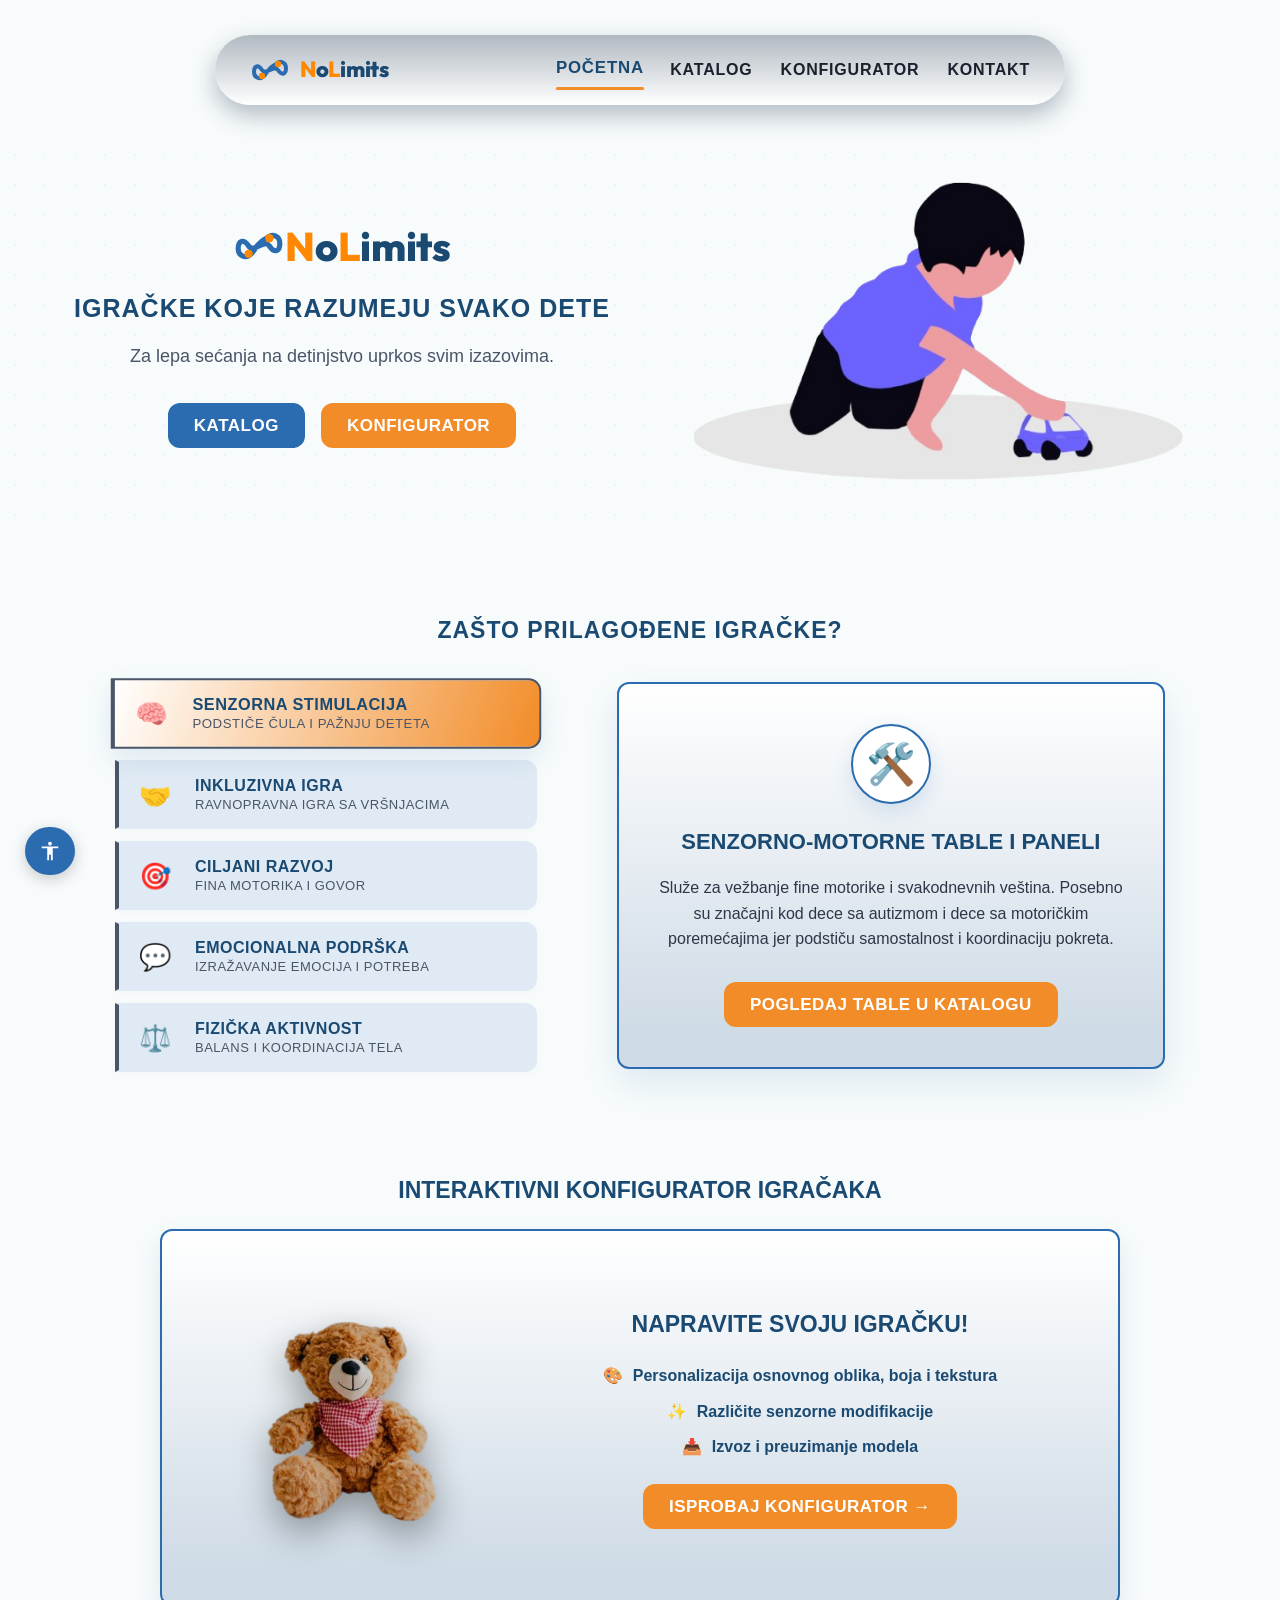
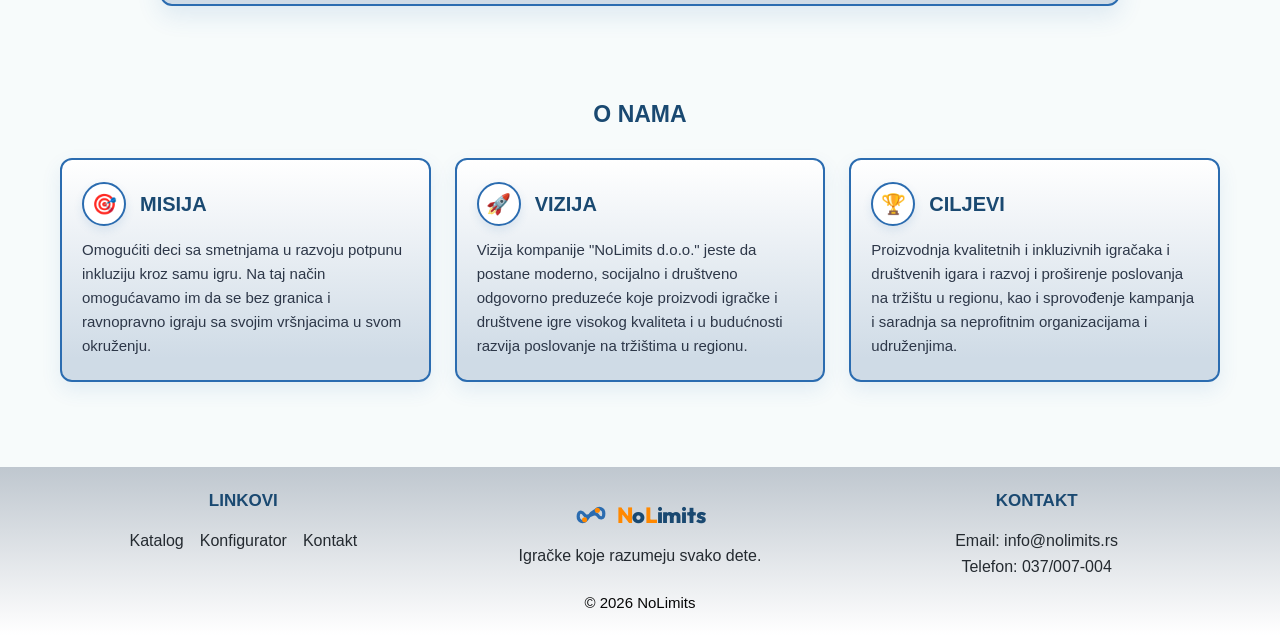
==== commit 31b8cd84: "Unete izmene optimizacije koda broj 2" ====
--- a/index.html
+++ b/index.html
@@ -4,7 +4,7 @@
 <head>
   <meta charset="UTF-8">
   <meta name="viewport" content="width=device-width, initial-scale=1.0">
-  <title>Pocetna — NoLimits</title>
+  <title>Početna — NoLimits</title>
   <meta name="description"
     content="Web portal za igračke prilagođene deci sa smetnjama u razvoju - katalog, konfigurator i saveti za roditelje.">
   <link rel="stylesheet" href="css/style.css">
@@ -29,32 +29,26 @@
   <div id="accessibility-widget" class="access-widget" aria-hidden="true">
     <div class="access-widget-header">
       <h3>Pristupačnost</h3>
-      <button id="close-accessibility" aria-label="Zatvori">✖</button>
+      <button id="close-accessibility" class="flex-center" aria-label="Zatvori">✖</button>
     </div>
 
     <div class="access-widget-body">
-
       <div class="access-section-title">Boje i kontrast</div>
       <div class="access-grid">
         <button class="access-grid-btn" id="btn-monochrome">
-          <span class="access-grid-icon">⬛</span>
-          <span class="access-grid-label">Monohrom</span>
+          <span class="access-grid-icon">⬛</span><span class="access-grid-label">Monohrom</span>
         </button>
         <button class="access-grid-btn" id="btn-dark-contrast">
-          <span class="access-grid-icon">🖤</span>
-          <span class="access-grid-label">Tamni kontrast</span>
+          <span class="access-grid-icon">🖤</span><span class="access-grid-label">Tamni kontrast</span>
         </button>
         <button class="access-grid-btn" id="btn-bright-contrast">
-          <span class="access-grid-icon">☀️</span>
-          <span class="access-grid-label">Svetli kontrast</span>
+          <span class="access-grid-icon">☀️</span><span class="access-grid-label">Svetli kontrast</span>
         </button>
         <button class="access-grid-btn" id="btn-low-sat">
-          <span class="access-grid-icon">🧊</span>
-          <span class="access-grid-label">Niska saturacija</span>
+          <span class="access-grid-icon">🧊</span><span class="access-grid-label">Niska saturacija</span>
         </button>
         <button class="access-grid-btn" id="btn-high-sat">
-          <span class="access-grid-icon">🎨</span>
-          <span class="access-grid-label">Visoka saturacija</span>
+          <span class="access-grid-icon">🎨</span><span class="access-grid-label">Visoka saturacija</span>
         </button>
       </div>
 
@@ -67,7 +61,6 @@
           <button id="btn-font-increase" class="scaler-btn">+</button>
         </div>
       </div>
-
       <div class="access-scaler-group">
         <div class="scaler-label">Prored:</div>
         <div class="scaler-controls">
@@ -76,7 +69,6 @@
           <button id="btn-line-increase" class="scaler-btn">+</button>
         </div>
       </div>
-
       <div class="access-scaler-group">
         <div class="scaler-label">Razmak reči:</div>
         <div class="scaler-controls">
@@ -86,25 +78,21 @@
         </div>
       </div>
 
-      <div class="access-grid" style="margin-top: 12px;">
+      <div class="access-grid" style="margin-top: 15px;">
         <button class="access-grid-btn" id="btn-dyslexia-font">
-          <span class="access-grid-icon">📖</span>
-          <span class="access-grid-label">OpenDyslexic</span>
+          <span class="access-grid-icon">📖</span><span class="access-grid-label">OpenDyslexic</span>
         </button>
         <button class="access-grid-btn" id="btn-highlight-links">
-          <span class="access-grid-icon">🔗</span>
-          <span class="access-grid-label">Istakni linkove</span>
+          <span class="access-grid-icon">🔗</span><span class="access-grid-label">Istakni linkove</span>
         </button>
       </div>
 
       <div class="access-section-title">Alati</div>
       <div class="access-grid">
         <button class="access-grid-btn" id="btn-virtual-keyboard" style="grid-column: span 2;">
-          <span class="access-grid-icon">⌨️</span>
-          <span class="access-grid-label">Virtuelna tastatura</span>
-        </button>
-      </div>
-
+          <span class="access-grid-icon">⌨️</span><span class="access-grid-label">Virtuelna tastatura</span>
+        </button>
+      </div>
     </div>
 
     <div class="access-widget-footer">
@@ -112,10 +100,11 @@
     </div>
   </div>
 
+  <!-- Virtuelna tastatura modal -->
   <div id="virtual-keyboard-modal" class="vk-modal" hidden>
     <div class="vk-header">
       <h4>Virtuelna tastatura</h4>
-      <button id="vk-close">✕</button>
+      <button id="vk-close" class="flex-center">✕</button>
     </div>
     <div class="vk-body">
       <input type="text" id="vk-input" placeholder="Kliknite tastere ispod..." readonly>
@@ -142,7 +131,7 @@
   <!-- ===================== FLOATING HEADER ===================== -->
   <header class="site-header floating-header">
     <div class="container header-inner">
-      <a href="index.html" class="logo" aria-label="NoLimits Početna">
+      <a href="index.html" class="logo flex-center" aria-label="NoLimits Početna">
         <svg width="40" height="40" viewBox="0 0 100 100" fill="none" xmlns="http://www.w3.org/2000/svg"
           aria-hidden="true">
           <path
@@ -169,9 +158,8 @@
     <!-- ===================== HERO SEKCIJA ===================== -->
     <section class="hero hero-split hero-watermark">
       <div class="container hero-split-inner">
-
         <div class="hero-text-content">
-          <div class="hero-logo-brand" aria-hidden="true">
+          <div class="hero-logo-brand flex-center" aria-hidden="true">
             <svg width="52" height="52" viewBox="0 0 100 100" fill="none" xmlns="http://www.w3.org/2000/svg">
               <path
                 d="M 30,50 C 20,35 10,40 10,55 C 10,70 25,75 35,65 C 45,55 45,45 65,35 C 75,25 90,30 90,45 C 90,60 80,65 70,50 C 60,35 40,65 30,50 Z"
@@ -184,36 +172,28 @@
           </div>
 
           <h1>Igračke koje razumeju svako dete</h1>
-          <p class="hero-subtitle">
-            Za lepa sećanja na detinjstvo uprkos svim izazovima.
-          </p>
-          <div class="hero-actions">
-            <!-- Promenjeno u btn-accent za novu koralnu boju -->
+          <p class="hero-subtitle">Za lepa sećanja na detinjstvo uprkos svim izazovima.</p>
+          <div class="hero-actions flex-center">
             <a href="catalog.html" class="btn btn-primary">KATALOG</a>
             <a href="configurator.html" class="btn btn-accent">KONFIGURATOR</a>
           </div>
         </div>
 
-        <div class="hero-image-container">
+        <div class="hero-image-container flex-center">
           <img src="slike/draw2.png" alt="Ilustracija prilagođenih igračaka" class="hero-split-img">
         </div>
-
       </div>
     </section>
-    <!-- ===================== INTERAKTIVNE KATEGORIJE I RAZLOZI ===================== -->
+
+    <!-- ===================== INTERAKTIVNE KATEGORIJE ===================== -->
     <section class="interactive-explore-section" aria-labelledby="explore-naslov">
       <div class="container">
-
         <div class="explore-header">
           <h2 id="explore-naslov" class="section-title">Zašto prilagođene igračke?</h2>
-          <!-- <p class="section-subtitle">Kliknite na razloge sa leve strane da otkrijete kako naše igračke rešavaju konkretne razvojne izazove.</p>-->
         </div>
 
         <div class="explore-grid">
-
-          <!-- LEVA STRANA: TABOVI (RAZLOZI) -->
           <div class="explore-tabs" role="tablist">
-
             <button class="explore-tab active" data-target="panel-senzorna" role="tab" aria-selected="true">
               <span class="tab-icon">🧠</span>
               <div class="tab-text">
@@ -221,7 +201,6 @@
                 <span>Podstiče čula i pažnju deteta</span>
               </div>
             </button>
-
             <button class="explore-tab" data-target="panel-inkluzija" role="tab" aria-selected="false">
               <span class="tab-icon">🤝</span>
               <div class="tab-text">
@@ -229,7 +208,6 @@
                 <span>Ravnopravna igra sa vršnjacima</span>
               </div>
             </button>
-
             <button class="explore-tab" data-target="panel-razvoj" role="tab" aria-selected="false">
               <span class="tab-icon">🎯</span>
               <div class="tab-text">
@@ -237,7 +215,6 @@
                 <span>Fina motorika i govor</span>
               </div>
             </button>
-
             <button class="explore-tab" data-target="panel-emocije" role="tab" aria-selected="false">
               <span class="tab-icon">💬</span>
               <div class="tab-text">
@@ -245,7 +222,6 @@
                 <span>Izražavanje emocija i potreba</span>
               </div>
             </button>
-
             <button class="explore-tab" data-target="panel-motorika" role="tab" aria-selected="false">
               <span class="tab-icon">⚖️</span>
               <div class="tab-text">
@@ -253,92 +229,72 @@
                 <span>Balans i koordinacija tela</span>
               </div>
             </button>
-
-          </div>
-
-          <!-- DESNA STRANA: PANELI (KATEGORIJE IGRAČAKA) -->
+          </div>
+
           <div class="explore-content-area">
-
-            <!-- Panel 1: Senzorna -->
             <div class="explore-panel active" id="panel-senzorna" role="tabpanel">
-              <div class="panel-icon-large">🛠️</div>
+              <div class="panel-icon-large flex-center">🛠️</div>
               <h3>Senzorno-motorne table i paneli</h3>
               <p>Služe za vežbanje fine motorike i svakodnevnih veština. Posebno su značajni kod dece sa autizmom i dece
                 sa motoričkim poremećajima jer podstiču samostalnost i koordinaciju pokreta.</p>
               <a href="catalog.html?tip=table" class="btn btn-accent">Pogledaj table u katalogu</a>
             </div>
 
-            <!-- Panel 2: Inkluzija -->
             <div class="explore-panel" id="panel-inkluzija" role="tabpanel" hidden>
-              <div class="panel-icon-large">🎲</div>
-              <h3>Taktilne i visokokontrastne društvene igre</h3>
+              <div class="panel-icon-large flex-center">🎲</div>
+              <h3>Taktilne i visokokontrastne igre</h3>
               <p>Inkluzivne društvene igre poput "Ne ljuti se čoveče" ili "IX-OX" koje deca sa invaliditetom ravnopravno
                 igraju sa vršnjacima. Posebno su značajne za slepu, slabovidu i decu sa ADHD-om.</p>
               <a href="catalog.html?tip=taktilne" class="btn btn-accent">Pogledaj igre u katalogu</a>
             </div>
 
-            <!-- Panel 3: Razvoj -->
             <div class="explore-panel" id="panel-razvoj" role="tabpanel" hidden>
-              <div class="panel-icon-large">✏️</div>
+              <div class="panel-icon-large flex-center">✏️</div>
               <h3>Logopedski i grafomotorički šabloni</h3>
               <p>Didaktičke table za "prohodavanje ruku". Značajne su za pripremu šake za pisanje, jačanje mišića
                 prstiju i direktnu stimulaciju mozga i govora kod dece u razvoju.</p>
               <a href="catalog.html?tip=grafomotorika" class="btn btn-accent">Pogledaj šablone u katalogu</a>
             </div>
 
-            <!-- Panel 4: Emocije -->
             <div class="explore-panel" id="panel-emocije" role="tabpanel" hidden>
-              <div class="panel-icon-large">💬</div>
+              <div class="panel-icon-large flex-center">💬</div>
               <h3>Emocionalne i komunikacijske kartice</h3>
               <p>Pomagala izuzetno značajna u radu sa decom sa autizmom i govorno-jezičkim problemima. Pomažu u
                 vizuelnom izražavanju emocija, potreba i praćenju dnevnih rutina.</p>
               <a href="catalog.html?tip=kartice" class="btn btn-accent">Pogledaj kartice u katalogu</a>
             </div>
 
-            <!-- Panel 5: Motorika -->
             <div class="explore-panel" id="panel-motorika" role="tabpanel" hidden>
-              <div class="panel-icon-large">⚖️</div>
+              <div class="panel-icon-large flex-center">⚖️</div>
               <h3>Balanseri i krupno-motorne igračke</h3>
               <p>Predstavljaju poligone za senzornu integraciju. Veoma su značajne kod dece sa problemom senzorne
                 integracije, održavanja balansa i opšte koordinacije celog tela.</p>
               <a href="catalog.html?tip=balans" class="btn btn-accent">Pogledaj balansere u katalogu</a>
             </div>
-
-          </div>
-
+          </div>
         </div>
       </div>
     </section>
 
-
-    <!-- KONFIGURATOR -->
+    <!-- KONFIGURATOR PROMO -->
     <section class="configurator-promo">
       <div class="container">
         <h2>INTERAKTIVNI KONFIGURATOR IGRAČAKA</h2>
         <div class="promo-card">
-
-          <!-- LEVA STRANA: PROVIDAN PNG MEDA DIREKTNO NA GRADIENTU -->
-          <div class="promo-image-container">
+          <div class="promo-image-container flex-center">
             <img src="slike/tedi.png" alt="Plišani meda Tedi - NoLimits Konfigurator" class="promo-image">
           </div>
-
-          <!-- DESNA STRANA: BALANSIRAN TEKST I DUGME -->
           <div class="promo-content">
-            <h2>
-              Napravite svoju igračku!
-            </h2>
-
+            <h2>Napravite svoju igračku!</h2>
             <ul class="promo-features">
               <li><span class="feature-icon">🎨</span> Personalizacija osnovnog oblika, boja i tekstura</li>
               <li><span class="feature-icon">✨</span> Različite senzorne modifikacije</li>
               <li><span class="feature-icon">📥</span> Izvoz i preuzimanje modela</li>
             </ul>
-
-            <div class="promo-actions">
+            <div class="promo-actions flex-center">
               <a href="configurator.html" class="btn btn-accent">ISPROBAJ KONFIGURATOR &rarr;</a>
             </div>
           </div>
-
         </div>
       </div>
     </section>
@@ -347,46 +303,33 @@
     <section class="about-section">
       <div class="container">
         <h2 class="section-title">O NAMA</h2>
-
         <div class="values-grid">
-          <!-- Misija -->
           <div class="value-card">
             <div class="value-card-header">
-              <div class="value-icon">🎯</div>
+              <div class="value-icon flex-center">🎯</div>
               <h3>MISIJA</h3>
             </div>
-            <p>
-              Omogućiti deci sa smetnjama u razvoju potpunu inkluziju kroz samu igru.
-              Na taj način omogućavamo im da se bez granica i ravnopravno igraju sa svojim vršnjacima u svom okruženju.
-            </p>
-          </div>
-
-          <!-- Vizija -->
+            <p>Omogućiti deci sa smetnjama u razvoju potpunu inkluziju kroz samu igru. Na taj način omogućavamo im da se
+              bez granica i ravnopravno igraju sa svojim vršnjacima u svom okruženju.</p>
+          </div>
           <div class="value-card">
             <div class="value-card-header">
-              <div class="value-icon">🚀</div>
+              <div class="value-icon flex-center">🚀</div>
               <h3>VIZIJA</h3>
             </div>
-            <p>
-              Vizija kompanije "NoLimits d.o.o." jeste da postane moderno, socijalno i društveno odgovorno
-              preduzeće koje proizvodi igračke i društvene igre visokog kvaliteta i u budućnosti razvija poslovanje na
-              tržištima u regionu.
-            </p>
-          </div>
-
-          <!-- Ciljevi -->
+            <p>Vizija kompanije "NoLimits d.o.o." jeste da postane moderno, socijalno i društveno odgovorno preduzeće
+              koje proizvodi igračke i društvene igre visokog kvaliteta i u budućnosti razvija poslovanje na tržištima u
+              regionu.</p>
+          </div>
           <div class="value-card">
             <div class="value-card-header">
-              <div class="value-icon">🏆</div>
+              <div class="value-icon flex-center">🏆</div>
               <h3>CILJEVI</h3>
             </div>
             <p>Proizvodnja kvalitetnih i inkluzivnih igračaka i društvenih igara i razvoj i proširenje poslovanja na
-              tržištu u regionu,
-              kao i sprovođenje kampanja i saradnja sa neprofitnim organizacijama i udruženjima.
-            </p>
-          </div>
-        </div>
-
+              tržištu u regionu, kao i sprovođenje kampanja i saradnja sa neprofitnim organizacijama i udruženjima.</p>
+          </div>
+        </div>
       </div>
     </section>
   </main>
@@ -395,14 +338,14 @@
     <div class="container footer-inner">
       <div>
         <h3>Linkovi</h3>
-        <ul class="footer-links horizontal-links">
+        <ul class="footer-links horizontal-links flex-center">
           <li><a href="catalog.html">Katalog</a></li>
           <li><a href="configurator.html">Konfigurator</a></li>
           <li><a href="contact.html">Kontakt</a></li>
         </ul>
       </div>
-      <div class="footer-brand">
-        <a href="index.html" class="logo logo-footer" aria-label="NoLimits Početna">
+      <div class="footer-brand flex-center">
+        <a href="index.html" class="logo logo-footer flex-center" aria-label="NoLimits Početna">
           <svg width="32" height="32" viewBox="0 0 100 100" fill="none" xmlns="http://www.w3.org/2000/svg"
             aria-hidden="true">
             <path
@@ -413,7 +356,7 @@
           </svg>
           <span class="logo-text"><span class="logo-accent">N</span>o<span class="logo-accent">L</span>imits</span>
         </a>
-        <p>Igračke koje razumeju svako dete.</p>
+        <p style="margin-top: 10px;">Igračke koje razumeju svako dete.</p>
       </div>
       <div>
         <h3>Kontakt</h3>
--- a/css/style.css
+++ b/css/style.css
@@ -1497,7 +1497,7 @@
 
 #accessibility-widget {
   position: fixed !important;
-  bottom: 95px !important;
+  bottom: 85px !important;
   left: 25px !important;
   z-index: 2147483646 !important;
   max-height: 75vh;
@@ -1509,18 +1509,18 @@
   color: #ffffff;
   border: none;
   border-radius: 50px;
-  height: 56px;
-  padding: 0 16px;
-  display: flex;
-  align-items: center;
-  box-shadow: 0 4px 20px rgba(0, 0, 0, 0.25);
+  height: 48px;
+  padding: 0 14px;
+  display: flex;
+  align-items: center;
+  box-shadow: 0 4px 15px rgba(0, 0, 0, 0.2);
   cursor: pointer;
   transition: all 0.3s ease;
 }
 
 .access-icon {
-  width: 26px;
-  height: 26px;
+  width: 22px;
+  height: 22px;
   flex-shrink: 0;
 }
 
@@ -1528,33 +1528,33 @@
   max-width: 0;
   opacity: 0;
   white-space: nowrap;
-  font-size: 15px;
+  font-size: 13px;
   font-weight: 600;
   transition: all 0.3s ease;
 }
 
 .access-trigger-btn:hover {
   background-color: var(--color-primary-dark);
-  padding: 0 20px 0 16px;
-  gap: 12px;
+  padding: 0 18px 0 14px;
+  gap: 10px;
 }
 
 .access-trigger-btn:hover .access-text {
-  max-width: 200px;
+  max-width: 180px;
   opacity: 1;
 }
 
 .access-widget {
-  width: 320px;
+  width: 290px;
   background: #ffffff;
-  border-radius: 16px;
-  box-shadow: 0 10px 40px rgba(0, 0, 0, 0.2);
+  border-radius: 12px;
+  box-shadow: 0 8px 30px rgba(0, 0, 0, 0.15);
   display: flex;
   flex-direction: column;
   border: 1px solid var(--color-border);
   opacity: 0;
   visibility: hidden;
-  transform: translateY(20px) scale(0.95);
+  transform: translateY(15px) scale(0.95);
   transition: all 0.3s ease;
 }
 
@@ -1567,41 +1567,62 @@
 .access-widget-header {
   background-color: var(--color-primary);
   color: #ffffff;
-  padding: 16px 20px;
+  padding: 12px 16px;
   display: flex;
   justify-content: space-between;
   align-items: center;
+  border-radius: 11px 11px 0 0;
+}
+
+.access-widget-header h3 {
+  font-size: 14px;
+  margin: 0;
+  text-transform: uppercase;
+  letter-spacing: 0.5px;
 }
 
 #close-accessibility {
   background: transparent;
   border: none;
   color: #ffffff;
-  font-size: 20px;
+  font-size: 18px;
   cursor: pointer;
 }
 
 .access-widget-body {
-  padding: 20px;
+  padding: 14px;
   background-color: #f8fafc;
+}
+
+.access-section-title {
+  font-size: 11px;
+  font-weight: 800;
+  color: #4a5568;
+  text-transform: uppercase;
+  margin: 12px 0 8px 4px;
+}
+
+.access-section-title:first-child {
+  margin-top: 0;
 }
 
 .access-grid {
   display: grid;
   grid-template-columns: 1fr 1fr;
-  gap: 12px;
+  gap: 8px;
 }
 
 .access-grid-btn {
   background-color: #ffffff;
   border: 2px solid var(--color-border);
-  border-radius: 12px;
-  padding: 14px 10px;
+  border-radius: 10px;
+  padding: 10px 8px;
   display: flex;
   flex-direction: column;
   align-items: center;
-  gap: 8px;
+  gap: 6px;
   cursor: pointer;
+  transition: all 0.2s ease;
 }
 
 .access-grid-btn:hover,
@@ -1610,15 +1631,88 @@
   background-color: #eaf3fb;
 }
 
+.access-grid-icon {
+  font-size: 18px;
+}
+
+.access-grid-label {
+  font-size: 11px;
+  font-weight: 700;
+  text-align: center;
+  color: var(--color-text);
+}
+
+.access-scaler-group {
+  display: flex;
+  justify-content: space-between;
+  align-items: center;
+  background: #ffffff;
+  border: 1px solid var(--color-border);
+  border-radius: 8px;
+  padding: 8px 12px;
+  margin-bottom: 6px;
+}
+
+.scaler-label {
+  font-size: 12px;
+  font-weight: 700;
+  color: var(--color-text);
+}
+
+.scaler-controls {
+  display: flex;
+  align-items: center;
+  gap: 8px;
+}
+
+.scaler-btn {
+  background: #edf2f7;
+  border: 1px solid #cbd5e0;
+  color: #2d3748;
+  width: 24px;
+  height: 24px;
+  border-radius: 4px;
+  font-weight: bold;
+  cursor: pointer;
+  display: flex;
+  align-items: center;
+  justify-content: center;
+}
+
+.scaler-btn:hover {
+  background: #e2e8f0;
+}
+
+.scaler-val {
+  font-size: 12px;
+  font-weight: bold;
+  min-width: 45px;
+  text-align: center;
+}
+
+.access-widget-footer {
+  padding: 12px;
+  background: #ffffff;
+  border-top: 1px solid var(--color-border);
+  border-radius: 0 0 11px 11px;
+}
+
 .access-reset-btn {
   width: 100%;
   background-color: var(--color-primary-dark);
   color: #ffffff;
-  padding: 12px;
+  padding: 10px;
   border: none;
-  border-radius: 8px;
-  font-weight: 600;
+  border-radius: 6px;
+  font-weight: 700;
+  font-size: 12px;
+  text-transform: uppercase;
   cursor: pointer;
+  transition: background 0.2s;
+}
+
+.access-reset-btn:hover {
+  background-color: #123452;
 }
 
 /* Tastatura */
@@ -1626,30 +1720,71 @@
   position: fixed;
   bottom: 20px;
   right: 20px;
-  width: 360px;
+  width: 340px;
   background: #ffffff;
   border-radius: 12px;
   box-shadow: 0 10px 30px rgba(0, 0, 0, 0.25);
   z-index: 2147483647;
   border: 2px solid var(--color-primary);
-  padding: 16px;
+  padding: 14px;
+}
+
+.vk-header {
+  display: flex;
+  justify-content: space-between;
+  align-items: center;
+  margin-bottom: 12px;
+}
+
+.vk-header h4 {
+  font-size: 13px;
+  text-transform: uppercase;
+  color: var(--color-primary-dark);
+  margin: 0;
+}
+
+#vk-close {
+  background: #f1f5f9;
+  border: none;
+  width: 26px;
+  height: 26px;
+  border-radius: 50%;
+  cursor: pointer;
+  font-size: 14px;
+}
+
+#vk-input {
+  width: 100%;
+  padding: 8px;
+  border: 2px solid var(--color-border);
+  border-radius: 6px;
+  margin-bottom: 12px;
+  font-size: 13px;
+  background: #f8fafc;
+  outline: none;
 }
 
 .vk-keys {
   display: grid;
   grid-template-columns: repeat(10, 1fr);
-  gap: 4px;
+  gap: 3px;
 }
 
 .vk-key {
   background: #f1f5f9;
   border: 1px solid #cbd5e0;
   border-radius: 4px;
-  padding: 8px 0;
+  padding: 6px 0;
   font-size: 11px;
   font-weight: bold;
   cursor: pointer;
   text-align: center;
+  color: #2d3748;
+  transition: background 0.1s;
+}
+
+.vk-key:hover {
+  background: #e2e8f0;
 }
 
 .vk-space {
@@ -1660,6 +1795,11 @@
   grid-column: span 4;
   background: #fed7d7;
   color: #c53030;
+  border-color: #feb2b2;
+}
+
+.vk-clear:hover {
+  background: #feb2b2;
 }
 /* ===================== KONTRASTI (High Contrast Mode) ===================== */
 body.mode-monochrome>*:not(#accessibility-trigger):not(#accessibility-widget):not(#virtual-keyboard-modal) {
